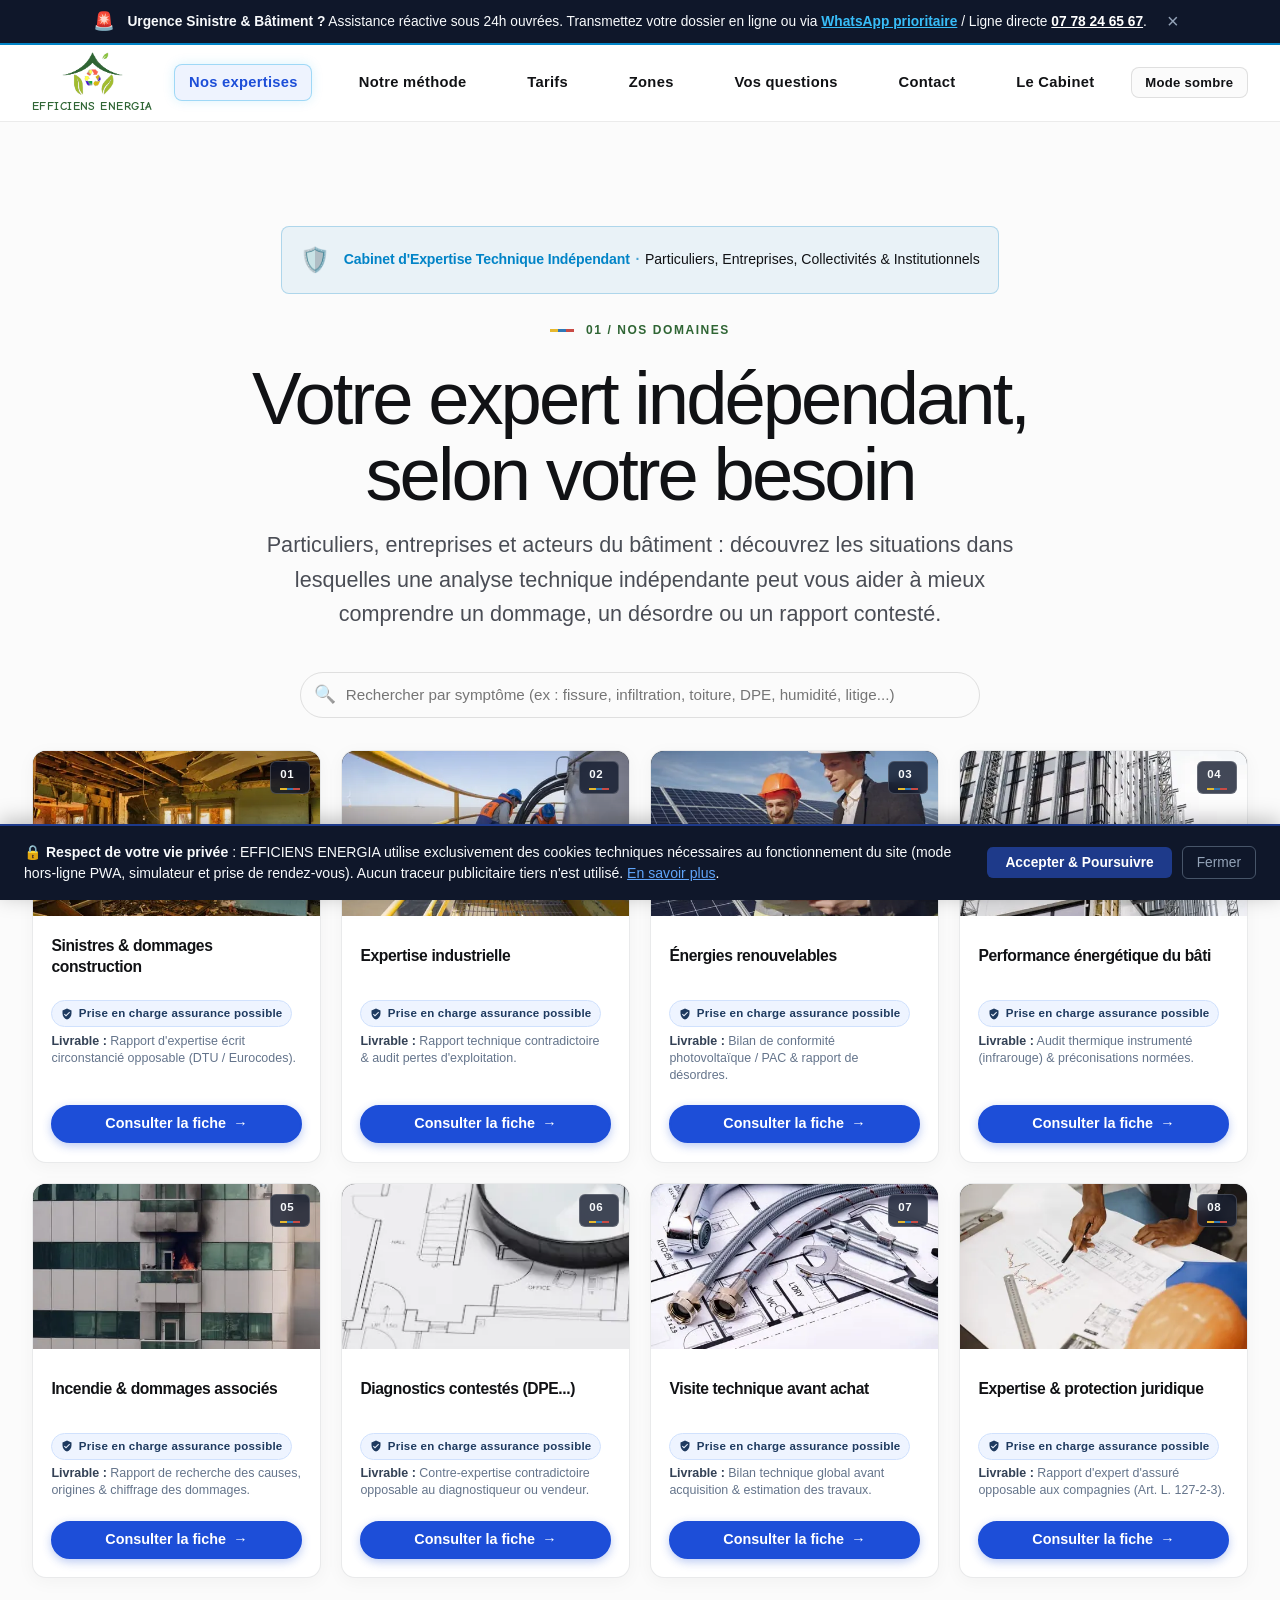
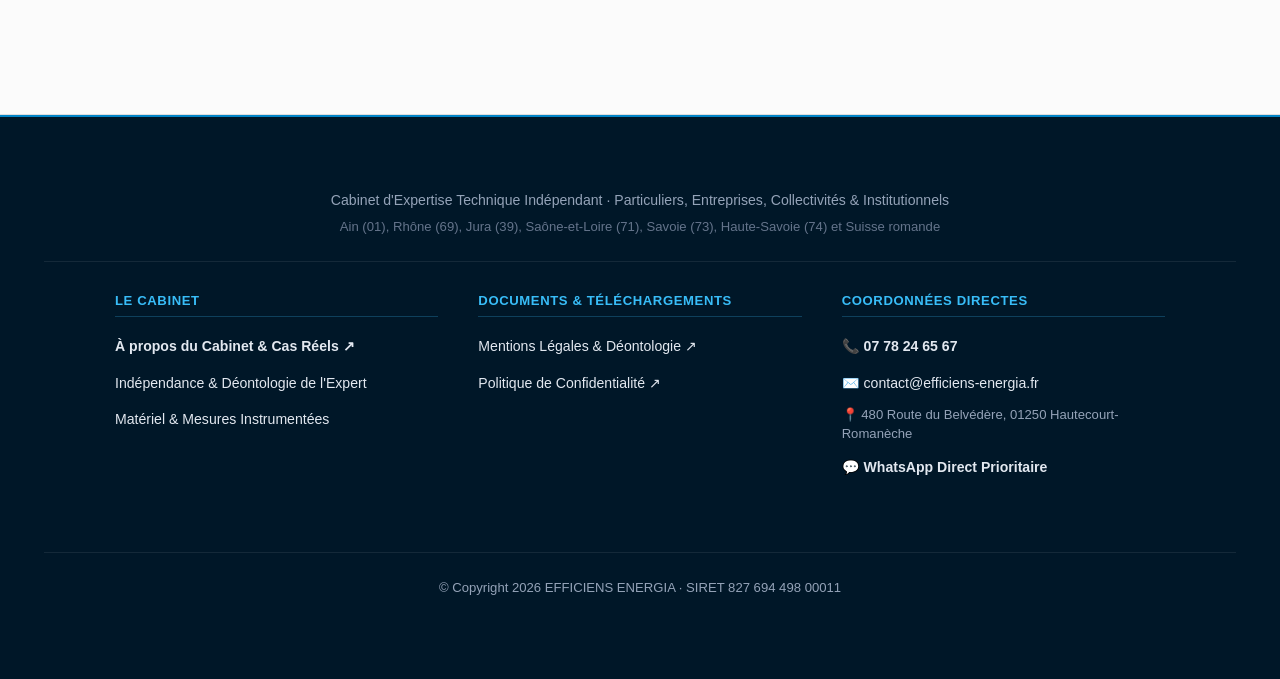
==== index.html @ 4f36fa57 "fix(nav): redirection garantie vers l'onglet tarif au clic sur prise en charge & retrait du bandeau " ====
<!DOCTYPE html>
<html lang="fr" data-theme="light">
<head>
    <meta charset="UTF-8">
    <meta name="viewport" content="width=device-width, initial-scale=1">
    <meta name="theme-color" content="#111215">
    <meta name="description" content="Expertise bâtiment indépendante dans l’Ain, le Rhône, la Saône-et-Loire, le Jura, l’Isère, la Savoie, la Haute-Savoie et la Suisse. Sinistres, énergie, diagnostics.">
    <meta property="og:type" content="website">
    <meta property="og:locale" content="fr_FR">
    <meta property="og:title" content="Expert bâtiment & énergie | Ain, Rhône, Jura | EFFICIENS ENERGIA">
    <meta property="og:description" content="Expertise bâtiment indépendante dans l’Ain, le Rhône, la Saône-et-Loire, le Jura, l’Isère, la Savoie, la Haute-Savoie et la Suisse voisine.">
    <meta property="og:site_name" content="EFFICIENS ENERGIA">
    <meta name="twitter:card" content="summary_large_image">
    <meta property="og:url" content="https://efficiens-energia.fr/">
    <meta property="og:image" content="https://efficiens-energia.github.io/site_construction/assets/logo_efficiens_energia.png">
    <meta property="og:image:width" content="377">
    <meta property="og:image:height" content="270">
    <meta name="twitter:image" content="https://efficiens-energia.github.io/site_construction/assets/logo_efficiens_energia.png">
    <title>Expert bâtiment & énergie | Ain, Rhône, Jura | EFFICIENS ENERGIA</title>
    <link rel="manifest" href="manifest.webmanifest?v=15">
    <link rel="icon" type="image/png" href="assets/logo_efficiens_energia.png">
    <link rel="apple-touch-icon" href="assets/logo_efficiens_energia.png">
    <link rel="stylesheet" href="css/design_system.css?v=45">
    <link rel="stylesheet" href="css/components.css?v=45">
    <script type="application/ld+json" id="geoSchemaJsonLd">
        {
            "@context": "https://schema.org",
            "@graph": [
                {
                    "@type": "ProfessionalService",
                    "@id": "https://efficiens-energia.fr/#organization",
                    "name": "EFFICIENS ENERGIA",
                    "legalName": "EFFICIENS ENERGIA - Cabinet d'Expertise Bâtiment & Énergie Indépendant",
                    "founder": {
                        "@type": "Person",
                        "name": "Sébastien MATHE",
                        "jobTitle": "Expert Bâtiment & Énergie Indépendant"
                    },
                    "telephone": "+33778246567",
                    "email": "contact@efficiens-energia.fr",
                    "priceRange": "380€ - 2800€ TTC",
                    "address": {
                        "@type": "PostalAddress",
                        "streetAddress": "480 Route du Belvédère",
                        "postalCode": "01250",
                        "addressLocality": "Hautecourt-Romaneche",
                        "addressRegion": "Auvergne-Rhône-Alpes",
                        "addressCountry": "FR"
                    },
                    "identifier": {
                        "@type": "PropertyValue",
                        "propertyID": "SIRET",
                        "value": "827 694 498 00011"
                    },
                    "areaServed": [
                        {"@type": "AdministrativeArea", "name": "Ain (01) - Bourg-en-Bresse, Oyonnax, Ambérieu-en-Bugey, Pays de Gex"},
                        {"@type": "AdministrativeArea", "name": "Rhône (69) et Métropole de Lyon"},
                        {"@type": "AdministrativeArea", "name": "Saône-et-Loire (71) - Mâcon, Chalon-sur-Saône"},
                        {"@type": "AdministrativeArea", "name": "Jura (39) - Lons-le-Saunier, Saint-Claude"},
                        {"@type": "AdministrativeArea", "name": "Isère (38)"},
                        {"@type": "AdministrativeArea", "name": "Haute-Savoie (74) - Annecy, Annemasse"},
                        {"@type": "AdministrativeArea", "name": "Savoie (73) - Chambéry, Aix-les-Bains"},
                        {"@type": "AdministrativeArea", "name": "Suisse romande (Cantons de Genève et Vaud)"},
                        {"@type": "AdministrativeArea", "name": "Auvergne-Rhône-Alpes"}
                    ],
                    "hasOfferCatalog": {
                        "@type": "OfferCatalog",
                        "name": "Missions d'Expertise Bâtiment & Énergie Indépendante",
                        "itemListElement": [
                            {
                                "@type": "Offer",
                                "itemOffered": {
                                    "@type": "Service",
                                    "name": "Expertise Sinistres Bâtiment, Fissures RGA & Humidité",
                                    "description": "Recherche de causes racines, mesures instrumentées et rapport opposable DTU / Eurocodes."
                                },
                                "priceSpecification": {
                                    "@type": "PriceSpecification",
                                    "minPrice": "690",
                                    "maxPrice": "1390",
                                    "priceCurrency": "EUR"
                                }
                            },
                            {
                                "@type": "Offer",
                                "itemOffered": {
                                    "@type": "Service",
                                    "name": "Visite Technique Avant Achat Immobilier",
                                    "description": "Inspection structurelle, thermique et humidité avant signature de compromis."
                                },
                                "priceSpecification": {
                                    "@type": "PriceSpecification",
                                    "minPrice": "490",
                                    "maxPrice": "1150",
                                    "priceCurrency": "EUR"
                                }
                            },
                            {
                                "@type": "Offer",
                                "itemOffered": {
                                    "@type": "Service",
                                    "name": "Contre-Expertise d'Assuré & Protection Juridique (Art. L. 127-2-3 C. assur.)",
                                    "description": "Assistance contradictoire indépendante face à l'expert d'assurance avec libre choix de l'expert."
                                },
                                "priceSpecification": {
                                    "@type": "PriceSpecification",
                                    "minPrice": "750",
                                    "maxPrice": "1590",
                                    "priceCurrency": "EUR"
                                }
                            }
                        ]
                    },
                    "sameAs": [
                        "https://www.facebook.com/efficiens.energia",
                        "https://www.linkedin.com/in/s%C3%A9bastien-mathe-b04446113/"
                    ]
                },
                {
                    "@type": "FAQPage",
                    "mainEntity": [
                        {
                            "@type": "Question",
                            "name": "Puis-je choisir librement mon expert bâtiment avec mon assurance Protection Juridique ?",
                            "acceptedAnswer": {
                                "@type": "Answer",
                                "text": "Oui. En vertu de l'Article L. 127-2-3 du Code des assurances, l'assuré dispose de la liberté absolue du choix de son expert ou conseil technique dès lors qu'un conflit d'intérêts ou un désaccord survient. Les honoraires d'EFFICIENS ENERGIA sont alors remboursables selon le barème contractuel de votre Protection Juridique."
                            }
                        },
                        {
                            "@type": "Question",
                            "name": "Dans quels départements intervient le cabinet EFFICIENS ENERGIA ?",
                            "acceptedAnswer": {
                                "@type": "Answer",
                                "text": "M. Sébastien MATHE intervient en totale indépendance dans l'Ain (01), le Rhône et Lyon (69), le Jura (39), la Saône-et-Loire (71), l'Isère (38), la Savoie (73), la Haute-Savoie (74) ainsi qu'en Suisse romande (Genève, Vaud)."
                            }
                        }
                    ]
                }
            ]
        }
    </script>
    <link rel="stylesheet" href="css/print.css" media="print">
</head>
<body>
    <a class="skip-link" href="#contenu">Aller au contenu</a>
    <header class="site-header" role="banner">
        <div id="scrollProgressBar" class="scroll-progress-bar" aria-hidden="true"></div>
        <div class="container header-inner">
            <div class="logo-brand" aria-label="EFFICIENS ENERGIA">
                <img src="assets/logo_efficiens_energia.png" alt="" class="logo-img" width="377" height="270">
                <span class="logo-text">EFFICIENS ENERGIA</span>
            </div>
            <nav class="main-nav" id="mainNav" role="navigation" aria-label="Navigation principale">
                <a href="#expertises">Nos expertises</a>
                <a href="#methode">Notre méthode</a>
                <a href="#tarifs">Tarifs</a>
                <a href="#zones">Zones</a>
                <a href="#faq">Vos questions</a>
                <a href="#contact">Contact</a>
                <a href="#cabinet">Le Cabinet</a>
            </nav>
            <div class="header-actions">
                <button type="button" class="btn-theme-toggle" id="themeToggleBtn" aria-label="Passer en mode sombre">Mode sombre</button>
                
                <button type="button" class="mobile-menu-btn" id="mobileMenuBtn" aria-expanded="false" aria-controls="mainNav" aria-label="Ouvrir le menu">☰</button>
            </div>
        </div>
    </header>

    <main id="contenu" role="main">
        <section class="hero-section expertise-hero" id="accueil">
            <div class="container expertise-hero-inner">
                <div class="expertise-hero-copy">
                    <p class="eyebrow"><span class="eyebrow-line"></span> Expert indépendant · bâtiment & énergie</p>
                    <h1>Besoin d'un regard technique indépendant ?<br><span>Faisons le point sur votre situation.</span></h1>
                    <p class="expertise-hero-lead">Sinistre, malfaçon, dommage ou diagnostic contesté : bénéficiez d'un regard technique indépendant, rigoureux et opposable. Cadrons ensemble votre dossier dès le premier contact.</p>
                    <div class="expertise-hero-actions">
                        <a class="btn btn-primary" href="prestation.html?service=sinistres">Sinistre & dommage <span aria-hidden="true">→</span></a>
                        <a class="btn btn-secondary" href="prestation.html?service=diagnostics">Diagnostic contesté <span aria-hidden="true">→</span></a>
                        <a class="text-link" href="#expertises">Toutes nos expertises <span aria-hidden="true">↓</span></a>
                    </div>
                    <div class="independence-badge-container">
                        <div class="independence-badge">
                            <span class="badge-icon" aria-hidden="true">🛡️</span>
                            <div class="badge-content">
                                <strong>Cabinet d'Expertise Technique Indépendant</strong> <span class="badge-sep">·</span> <span>Particuliers, Entreprises, Collectivités &amp; Institutionnels</span>
                            </div>
                        </div>
                    </div>
                    <div class="expertise-hero-index" aria-label="Domaines d'intervention">
                        <span>Bâtiment & industrie</span>
                        <span>Sinistres & désordres</span>
                        <span>Énergie & diagnostics</span>
                    </div>
                </div>
                <div class="expertise-hero-mark" aria-hidden="true">
                    <span class="hero-mark-ring"></span>
                    <span class="hero-mark-cross hero-mark-cross-one"></span>
                    <span class="hero-mark-cross hero-mark-cross-two"></span>
                    <span class="hero-mark-label">EXPERTISE<br>TECHNIQUE<br><b>01 — 07</b></span>
                </div>
            </div>
        </section>

        

        <section class="section expertise-section site-tab-panel active-tab" id="expertises" aria-labelledby="expertises-title">
            <div class="container">
                <div class="section-header expertise-section-heading" style="text-align: center; margin: 0 auto 2.5rem auto; max-width: 860px;">
                    <div class="independence-badge" style="display: inline-flex; margin-bottom: 1.25rem;">
                        <span class="badge-icon" aria-hidden="true">🛡️</span>
                        <div class="badge-content">
                            <strong>Cabinet d'Expertise Technique Indépendant</strong> <span class="badge-sep">·</span> <span>Particuliers, Entreprises, Collectivités &amp; Institutionnels</span>
                        </div>
                    </div>
                    <p class="section-tag" style="justify-content: center;">01 / Nos domaines</p>
                    <h1 id="expertises-title" style="margin-bottom: 1rem;">Votre expert indépendant, selon votre besoin</h1>
                    <p class="section-desc" style="text-align: center !important; margin: 1rem auto 0 auto !important; max-width: 780px !important;">Particuliers, entreprises et acteurs du bâtiment : découvrez les situations dans lesquelles une analyse technique indépendante peut vous aider à mieux comprendre un dommage, un désordre ou un rapport contesté.</p>

                    <!-- BANDEAU RÉACTIVITÉ / URGENCE D'EXPERTISE (@PO SEB) -->
                </div>
                                <!-- FILTRE D INTENTION 1-CLIC (8 CARTES D EXPERTISE) -->
                
                <!-- Barre de recherche prédictive par symptôme (Amélioration 6) -->
                <div class="symptom-search-bar" role="search">
                    <div class="search-input-wrapper">
                        <span class="search-icon" aria-hidden="true">🔍</span>
                        <input type="search" id="symptomSearchInput" class="symptom-input" placeholder="Rechercher par symptôme (ex : fissure, infiltration, toiture, DPE, humidité, litige...)" aria-label="Rechercher une prestation par symptôme">
                        <button type="button" id="clearSearchBtn" class="clear-search-btn" aria-label="Effacer la recherche" hidden>×</button>
                    </div>
                    <div id="searchCounter" class="search-counter" aria-live="polite"></div>
                </div>

                <div class="expertise-card-grid">
                    <article class="expertise-card" id="sinistres" data-category="particulier">
                        <span id="sinistres-details" class="section-anchor"></span>
                        <div class="expertise-card-media-wrapper">
                            <span class="expertise-card-index">01</span>
                            <picture class="expertise-card-media">
                                <source srcset="assets/services/sinistres-construction.webp" type="image/webp">
                                <img class="expertise-card-image" src="assets/services/sinistres-construction.jpg" alt="Sinistres & dommages à la construction" width="500" height="333" loading="lazy" decoding="async">
                            </picture>
                        </div>
                        <div class="expertise-card-body">
                            <h3><a class="expertise-card-title-link" href="prestation.html?service=sinistres">Sinistres & dommages construction</a></h3>
                            <a href="#tarifs" class="badge-prise-en-charge" data-tab-target="tarifs" onclick="if(window.activateTab){window.activateTab('tarifs', true);}" title="Prise en charge financière possible par votre assurance (PJ, MRH ou recours tiers)">
                                <svg viewBox="0 0 24 24" aria-hidden="true"><path d="M12 1L3 5v6c0 5.55 3.84 10.74 9 12 5.16-1.26 9-6.45 9-12V5l-9-4zm-2 16l-4-4 1.41-1.41L10 14.17l6.59-6.59L18 9l-8 8z"/></svg>
                                <span>Prise en charge assurance possible</span>
                            </a>
                            <span class="card-deliverable"><strong>Livrable :</strong> Rapport d'expertise écrit circonstancié opposable (DTU / Eurocodes).</span>
                            <div class="expertise-card-actions">
                                <a href="prestation.html?service=sinistres" class="btn-card-primary" aria-label="Consulter la fiche Sinistres & dommages">Consulter la fiche <span aria-hidden="true">→</span></a>
                            </div>
                        </div>
                    </article>

                    <article class="expertise-card" id="industrie" data-category="pro">
                        <span id="industrie-details" class="section-anchor"></span>
                        <div class="expertise-card-media-wrapper">
                            <span class="expertise-card-index">02</span>
                            <picture class="expertise-card-media">
                                <source srcset="assets/services/expertise-industrielle.webp" type="image/webp">
                                <img class="expertise-card-image" src="assets/services/expertise-industrielle.jpg" alt="Expertise industrielle" width="500" height="333" loading="lazy" decoding="async">
                            </picture>
                        </div>
                        <div class="expertise-card-body">
                            <h3><a class="expertise-card-title-link" href="prestation.html?service=industrie">Expertise industrielle</a></h3>
                            <a href="#tarifs" class="badge-prise-en-charge" data-tab-target="tarifs" onclick="if(window.activateTab){window.activateTab('tarifs', true);}" title="Prise en charge financière possible par votre assurance (PJ, MRH ou recours tiers)">
                                <svg viewBox="0 0 24 24" aria-hidden="true"><path d="M12 1L3 5v6c0 5.55 3.84 10.74 9 12 5.16-1.26 9-6.45 9-12V5l-9-4zm-2 16l-4-4 1.41-1.41L10 14.17l6.59-6.59L18 9l-8 8z"/></svg>
                                <span>Prise en charge assurance possible</span>
                            </a>
                            <span class="card-deliverable"><strong>Livrable :</strong> Rapport technique contradictoire & audit pertes d'exploitation.</span>
                            <div class="expertise-card-actions">
                                <a href="prestation.html?service=industrie" class="btn-card-primary" aria-label="Consulter l'expertise industrielle">Consulter la fiche <span aria-hidden="true">→</span></a>
                            </div>
                        </div>
                    </article>

                    <article class="expertise-card" id="energie" data-category="pro">
                        <span id="energies-details" class="section-anchor"></span>
                        <div class="expertise-card-media-wrapper">
                            <span class="expertise-card-index">03</span>
                            <picture class="expertise-card-media">
                                <source srcset="assets/services/energies-renouvelables.webp" type="image/webp">
                                <img class="expertise-card-image" src="assets/services/energies-renouvelables.jpg" alt="Énergies renouvelables" width="500" height="333" loading="lazy" decoding="async">
                            </picture>
                        </div>
                        <div class="expertise-card-body">
                            <h3><a class="expertise-card-title-link" href="prestation.html?service=renouvelables">Énergies renouvelables</a></h3>
                            <a href="#tarifs" class="badge-prise-en-charge" data-tab-target="tarifs" onclick="if(window.activateTab){window.activateTab('tarifs', true);}" title="Prise en charge financière possible par votre assurance (PJ, MRH ou recours tiers)">
                                <svg viewBox="0 0 24 24" aria-hidden="true"><path d="M12 1L3 5v6c0 5.55 3.84 10.74 9 12 5.16-1.26 9-6.45 9-12V5l-9-4zm-2 16l-4-4 1.41-1.41L10 14.17l6.59-6.59L18 9l-8 8z"/></svg>
                                <span>Prise en charge assurance possible</span>
                            </a>
                            <span class="card-deliverable"><strong>Livrable :</strong> Bilan de conformité photovoltaïque / PAC & rapport de désordres.</span>
                            <div class="expertise-card-actions">
                                <a href="prestation.html?service=renouvelables" class="btn-card-primary" aria-label="Consulter l'expertise énergies renouvelables">Consulter la fiche <span aria-hidden="true">→</span></a>
                            </div>
                        </div>
                    </article>

                    <article class="expertise-card" id="performance" data-category="pro">
                        <span id="performance-details" class="section-anchor"></span>
                        <div class="expertise-card-media-wrapper">
                            <span class="expertise-card-index">04</span>
                            <picture class="expertise-card-media">
                                <source srcset="assets/services/performance-energetique.webp" type="image/webp">
                                <img class="expertise-card-image" src="assets/services/performance-energetique.jpg" alt="Performance énergétique des bâtiments" width="500" height="750" loading="lazy" decoding="async">
                            </picture>
                        </div>
                        <div class="expertise-card-body">
                            <h3><a class="expertise-card-title-link" href="prestation.html?service=performance">Performance énergétique du bâti</a></h3>
                            <a href="#tarifs" class="badge-prise-en-charge" data-tab-target="tarifs" onclick="if(window.activateTab){window.activateTab('tarifs', true);}" title="Prise en charge financière possible par votre assurance (PJ, MRH ou recours tiers)">
                                <svg viewBox="0 0 24 24" aria-hidden="true"><path d="M12 1L3 5v6c0 5.55 3.84 10.74 9 12 5.16-1.26 9-6.45 9-12V5l-9-4zm-2 16l-4-4 1.41-1.41L10 14.17l6.59-6.59L18 9l-8 8z"/></svg>
                                <span>Prise en charge assurance possible</span>
                            </a>
                            <span class="card-deliverable"><strong>Livrable :</strong> Audit thermique instrumenté (infrarouge) & préconisations normées.</span>
                            <div class="expertise-card-actions">
                                <a href="prestation.html?service=performance" class="btn-card-primary" aria-label="Consulter la performance énergétique">Consulter la fiche <span aria-hidden="true">→</span></a>
                            </div>
                        </div>
                    </article>

                    <article class="expertise-card" id="incendie" data-category="pro">
                        <span id="incendie-details" class="section-anchor"></span>
                        <div class="expertise-card-media-wrapper">
                            <span class="expertise-card-index">05</span>
                            <picture class="expertise-card-media">
                                <source srcset="assets/services/incendie-dommages.webp" type="image/webp">
                                <img class="expertise-card-image" src="assets/services/incendie-dommages.png" alt="Incendie & dommages associés" width="500" height="749" loading="lazy" decoding="async">
                            </picture>
                        </div>
                        <div class="expertise-card-body">
                            <h3><a class="expertise-card-title-link" href="prestation.html?service=incendie">Incendie & dommages associés</a></h3>
                            <a href="#tarifs" class="badge-prise-en-charge" data-tab-target="tarifs" onclick="if(window.activateTab){window.activateTab('tarifs', true);}" title="Prise en charge financière possible par votre assurance (PJ, MRH ou recours tiers)">
                                <svg viewBox="0 0 24 24" aria-hidden="true"><path d="M12 1L3 5v6c0 5.55 3.84 10.74 9 12 5.16-1.26 9-6.45 9-12V5l-9-4zm-2 16l-4-4 1.41-1.41L10 14.17l6.59-6.59L18 9l-8 8z"/></svg>
                                <span>Prise en charge assurance possible</span>
                            </a>
                            <span class="card-deliverable"><strong>Livrable :</strong> Rapport de recherche des causes, origines & chiffrage des dommages.</span>
                            <div class="expertise-card-actions">
                                <a href="prestation.html?service=incendie" class="btn-card-primary" aria-label="Consulter l'expertise incendie">Consulter la fiche <span aria-hidden="true">→</span></a>
                            </div>
                        </div>
                    </article>

                    <article class="expertise-card expertise-card-regulatory" id="diagnostics" data-category="particulier">
                        <span id="diagnostics-details" class="section-anchor"></span>
                        <div class="expertise-card-media-wrapper">
                            <span class="expertise-card-index">06</span>
                            <picture class="expertise-card-media">
                                <source srcset="assets/services/diagnostic-conteste.webp" type="image/webp">
                                <img class="expertise-card-image" src="assets/services/diagnostic-conteste.png" alt="Diagnostics immobiliers contestés" width="349" height="154" loading="lazy" decoding="async">
                            </picture>
                        </div>
                        <div class="expertise-card-body">
                            <h3><a class="expertise-card-title-link" href="prestation.html?service=diagnostics">Diagnostics contestés (DPE...)</a></h3>
                            <a href="#tarifs" class="badge-prise-en-charge" data-tab-target="tarifs" onclick="if(window.activateTab){window.activateTab('tarifs', true);}" title="Prise en charge financière possible par votre assurance (PJ, MRH ou recours tiers)">
                                <svg viewBox="0 0 24 24" aria-hidden="true"><path d="M12 1L3 5v6c0 5.55 3.84 10.74 9 12 5.16-1.26 9-6.45 9-12V5l-9-4zm-2 16l-4-4 1.41-1.41L10 14.17l6.59-6.59L18 9l-8 8z"/></svg>
                                <span>Prise en charge assurance possible</span>
                            </a>
                            <span class="card-deliverable"><strong>Livrable :</strong> Contre-expertise contradictoire opposable au diagnostiqueur ou vendeur.</span>
                            <div class="expertise-card-actions">
                                <a href="prestation.html?service=diagnostics" class="btn-card-primary" aria-label="Consulter les diagnostics contestés">Consulter la fiche <span aria-hidden="true">→</span></a>
                            </div>
                        </div>
                    </article>

                    <article class="expertise-card" id="visite-avant-achat" data-category="particulier">
                        <span id="visite-avant-achat-details" class="section-anchor"></span>
                        <div class="expertise-card-media-wrapper">
                            <span class="expertise-card-index">07</span>
                            <picture class="expertise-card-media">
                                <source srcset="assets/services/visite-avant-achat.webp" type="image/webp">
                                <img class="expertise-card-image" src="assets/services/visite-avant-achat.png" alt="Visite technique avant achat immobilier" width="500" height="333" loading="lazy" decoding="async">
                            </picture>
                        </div>
                        <div class="expertise-card-body">
                            <h3><a class="expertise-card-title-link" href="prestation.html?service=visite-achat">Visite technique avant achat</a></h3>
                            <a href="#tarifs" class="badge-prise-en-charge" data-tab-target="tarifs" onclick="if(window.activateTab){window.activateTab('tarifs', true);}" title="Prise en charge financière possible par votre assurance (PJ, MRH ou recours tiers)">
                                <svg viewBox="0 0 24 24" aria-hidden="true"><path d="M12 1L3 5v6c0 5.55 3.84 10.74 9 12 5.16-1.26 9-6.45 9-12V5l-9-4zm-2 16l-4-4 1.41-1.41L10 14.17l6.59-6.59L18 9l-8 8z"/></svg>
                                <span>Prise en charge assurance possible</span>
                            </a>
                            <span class="card-deliverable"><strong>Livrable :</strong> Bilan technique global avant acquisition & estimation des travaux.</span>
                            <div class="expertise-card-actions">
                                <a href="prestation.html?service=visite-achat" class="btn-card-primary" aria-label="Consulter la visite avant achat">Consulter la fiche <span aria-hidden="true">→</span></a>
                            </div>
                        </div>
                    </article>

                    <article class="expertise-card" id="protection-juridique" data-category="particulier">
                        <span id="protection-juridique-details" class="section-anchor"></span>
                        <div class="expertise-card-media-wrapper">
                            <span class="expertise-card-index">08</span>
                            <picture class="expertise-card-media">
                                <source srcset="assets/services/protection-juridique.webp" type="image/webp">
                                <img class="expertise-card-image" src="assets/services/protection-juridique.png" alt="Expertise technique & protection juridique" width="500" height="333" loading="lazy" decoding="async">
                            </picture>
                        </div>
                        <div class="expertise-card-body">
                            <h3><a class="expertise-card-title-link" href="prestation.html?service=protection-juridique">Expertise & protection juridique</a></h3>
                            <a href="#tarifs" class="badge-prise-en-charge" data-tab-target="tarifs" onclick="if(window.activateTab){window.activateTab('tarifs', true);}" title="Prise en charge financière possible par votre assurance (PJ, MRH ou recours tiers)">
                                <svg viewBox="0 0 24 24" aria-hidden="true"><path d="M12 1L3 5v6c0 5.55 3.84 10.74 9 12 5.16-1.26 9-6.45 9-12V5l-9-4zm-2 16l-4-4 1.41-1.41L10 14.17l6.59-6.59L18 9l-8 8z"/></svg>
                                <span>Prise en charge assurance possible</span>
                            </a>
                            <span class="card-deliverable"><strong>Livrable :</strong> Rapport d'expert d'assuré opposable aux compagnies (Art. L. 127-2-3).</span>
                            <div class="expertise-card-actions">
                                <a href="prestation.html?service=protection-juridique" class="btn-card-primary" aria-label="Consulter l'expertise protection juridique">Consulter la fiche <span aria-hidden="true">→</span></a>
                            </div>
                        </div>
                    </article>
                </div></section>

        <section class="section expertise-method-section site-tab-panel" id="methode" aria-labelledby="method-title">
            <div class="container">
                <div class="section-header expertise-section-heading" style="text-align: center; margin: 0 auto 2.5rem auto; max-width: 820px;">
                    <p class="section-tag" style="justify-content: center;">02 / Une méthode lisible</p>
                    <h2 id="method-title" style="text-align: center;">Du premier échange à la restitution</h2>
                    <p class="section-desc" style="text-align: center; margin: 1rem auto 0 auto; max-width: 780px;">Chaque mission est définie en fonction des enjeux techniques, du contexte contradictoire, des pièces disponibles et du niveau d'investigation utile.</p>
                </div>
                <ol class="method-steps">
                    <li><span>01</span><h3>Vous exposez la situation</h3><p>Nature du dommage ou du besoin, contexte, localisation et urgence éventuelle.</p></li>
                    <li><span>02</span><h3>La mission est cadrée</h3><p>Prise en compte du contexte et des parties concernées, puis définition du périmètre, des modalités et du devis avant toute intervention.</p></li>
                    <li><span>03</span><h3>Les constats sont établis</h3><p>Visite et investigations techniques convenues, avec examen des documents pertinents.</p></li>
                    <li><span>04</span><h3>Les résultats sont restitués</h3><p>Remise des constats et conclusions prévus dans la mission, avec leurs limites et les suites possibles.</p></li>
                </ol>
            </div>
        </section>

        <section class="section tarifs-section site-tab-panel" id="tarifs" aria-labelledby="fees-title">
            <div class="container" style="max-width: 1280px; margin: 0 auto; padding: 0 1.25rem;">
                <div class="section-header tarifs-section-heading" style="text-align: center; margin: 0 auto 2.5rem auto; max-width: 880px;">
                    <p class="section-tag" style="justify-content: center;">04 / Tarifs & Honoraires</p>
                    <h2 id="fees-title">Honoraires & Transparence</h2>
                    <p class="section-desc" style="font-size: 1.15rem; font-weight: 600; color: var(--text-primary); margin-top: 0.5rem;">Un devis adapté à la mission, avant intervention</p>
                    <p class="section-desc">Barème & estimation d'honoraires déterministe : chaque situation est différente. Le premier échange permet de comprendre votre demande et ne vous engage pas à confier une mission.</p>
                </div>
                <!-- Simulateur Tarifaire Professionnel & Transparent (Basé sur Benchmark de 20 Cabinets Indépendants) -->
                <div class="interactive-calculator-card" id="estimateur-direct">
                    <div class="calc-header" style="text-align: center; margin-bottom: 2rem;">
                        <span class="calc-tag" style="display: inline-block; margin: 0 auto 0.5rem auto;">Barème &amp; Estimation d'Honoraires Déterministe</span>
                        <h3 style="text-align: center; margin: 0.45rem auto 0.5rem auto;">Simulateur d'Honoraires d'Expertise Bâtiment</h3>
                        <p style="text-align: center; max-width: 780px; margin: 0 auto;">Grille tarifaire établie selon les usages déontologiques de la profession d'expert indépendant : estimation déterministe basée sur la complexité technique, la surface du bien et le niveau de valeur probante requis.</p>
                    </div>
                    <div class="calc-body">
                        <div class="calc-controls">
                            <div class="calc-group">
                                <label for="calcServiceSelect"><strong>1. Nature & Contexte de la mission :</strong></label>
                                <select id="calcServiceSelect" class="calc-select" aria-label="Nature de la mission d'expertise">
                                    <option value="sinistre" selected>Sinistre Bâtiment, Fissures ou Humidité (Recherche de causes & responsabilités)</option>
                                    <option value="visite_achat">Visite Technique Avant Achat Immobilier (Sécurisation acquisition)</option>
                                    <option value="contre_expertise">Contre-Expertise d'Assuré / Litige Sinistre (Art. L. 127-2-3 Code assurances)</option>
                                    <option value="dpe_energie">Litige DPE / Audit Énergétique & Ponts Thermiques</option>
                                    <option value="industriel">Bâtiment Industriel, Commercial ou Tertiaire (Ingénierie & Grandes surfaces)</option>
                                </select>
                            </div>
                            <div class="calc-group">
                                <label for="calcPropertySelect"><strong>2. Typologie & Superficie du bien :</strong></label>
                                <select id="calcPropertySelect" class="calc-select" aria-label="Typologie et superficie du bien">
                                    <option value="apt_petit">Appartement jusqu'à 80 m²</option>
                                    <option value="apt_grand">Grand appartement / Duplex (> 80 m²)</option>
                                    <option value="maison_std" selected>Maison individuelle standard (jusqu'à 140 m²)</option>
                                    <option value="maison_grande">Grande propriété / Villa contemporaine (> 140 m²)</option>
                                    <option value="local_pro">Local d'activité / Entrepôt / Locaux professionnels</option>
                                </select>
                            </div>
                            <div class="calc-group">
                                <label for="calcDeliverableSelect"><strong>3. Niveau de livrable & Valeur probante :</strong></label>
                                <select id="calcDeliverableSelect" class="calc-select" aria-label="Niveau de livrable et engagement">
                                    <option value="oral">Avis technique sur site & débriefing oral immédiat (Décision rapide)</option>
                                    <option value="rapport_ecrit" selected>Rapport d'expertise écrit circonstancié & opposable (Normes DTU / Eurocodes)</option>
                                    <option value="contradictoire">Assistance contradictoire & défense face à l'expert adverse</option>
                                </select>
                            </div>
                            <div class="calc-group">
                                <label for="calcZoneSelect"><strong>4. Secteur géographique d'intervention :</strong></label>
                                <select id="calcZoneSelect" class="calc-select" aria-label="Secteur géographique d'intervention">
                                    <option value="zone_01_69" selected>Ain (01) & Métropole de Lyon / Rhône (69) — Déplacement standard inclus</option>
                                    <option value="zone_39_71">Jura (39) & Saône-et-Loire (71 - Mâcon, Chalon) — Déplacement inclus</option>
                                    <option value="zone_38_73_74">Isère (38), Savoie (73) & Haute-Savoie (74 - Annecy, Genevois)</option>
                                    <option value="zone_suisse">Suisse romande (Genève, Nyon, Lausanne - Canton de Vaud)</option>
                                </select>
                            </div>
                        </div>
                        <div class="calc-result-box" style="text-align: center;">
                            <div class="calc-result-label" style="text-align: center; margin: 0 auto;">Forfait global indicatif de la mission :</div>
                            <div class="calc-result-price" id="calcResultPrice" style="text-align: center; margin: 0.35rem auto;">790 € – 1 090 € TTC</div>
                            <div style="text-align: center; margin: 0.2rem auto 0.65rem auto;">
                                <div class="calc-scope-tag">🔒 Forfait global mission · Zéro facturation à l'heure</div>
                            </div>
                            <div class="calc-result-sub" id="calcResultSub" style="text-align: center; max-width: 520px; margin: 0 auto 0.85rem auto;">Forfait global mission complète (déplacement + examen sur site + mesures instrumentées + rapport officiel opposable).</div>
                            
                            <div class="calc-inclusions" id="calcInclusions" style="display: flex; flex-direction: column; align-items: center; justify-content: center; text-align: center; gap: 0.45rem; padding: 0.85rem 0; border-top: 1px dashed rgba(2, 132, 199, 0.25); border-bottom: 1px dashed rgba(2, 132, 199, 0.25); margin-bottom: 0.85rem;">
                                <span class="calc-inc-item">✓ Déplacement Ain (01) &amp; Métropole de Lyon (69)</span>
                                <span class="calc-inc-item">✓ Instrumentation de mesure (Thermique &amp; Humidité)</span>
                                <span class="calc-inc-item" id="calcIncDeliverable">✓ Rapport d'expertise écrit circonstancié opposable (DTU / Eurocodes)</span>
                            </div>

                            <!-- ENCADRÉ HARMONISÉ & CENTRÉ : PRISE EN CHARGE ASSURANCE & RECOURS (@PO SEB) -->
                            <div class="insurance-reimbursement-box" style="margin-top: 0.85rem; padding: 1.35rem 1.4rem; text-align: left; border-radius: 12px;">
                                <!-- En-tête centré avec icône -->
                                <div style="text-align: center; margin-bottom: 1.15rem;">
                                    <span style="font-size: 1.6rem; display: block; margin-bottom: 0.35rem;" aria-hidden="true">💡</span>
                                    <h4 class="mrh-question-title" style="font-size: 1.05rem; font-weight: 800; line-height: 1.45; margin: 0 auto 0.6rem auto; text-align: center;">
                                        « Saviez-vous que votre contrat d'assurance prend en charge tout ou partie des honoraires de votre expert d'assuré ? »
                                    </h4>
                                    <p style="font-size: 0.88rem; line-height: 1.6; margin: 0 auto; max-width: 520px; text-align: center; opacity: 0.95;">
                                        Dans la très grande majorité des dossiers (sinistre, fissures, dégât des eaux, malfaçons ou litige décennal), votre contrat <strong>Multirisque Habitation (MRH)</strong> ou votre contrat de <strong>Protection Juridique</strong> intègre une garantie « Honoraires d'expert d'assuré ». <strong>L'assuré ne paie souvent rien ou presque :</strong> nos honoraires sont alors intégralement ou très largement pris en charge selon le barème contractuel de votre assureur.
                                    </p>
                                </div>

                                <!-- 3 Volets de prise en charge parfaitement alignés -->
                                <div style="display: flex; flex-direction: column; gap: 0.75rem;">
                                    
                                    <!-- Volet 1 : Protection Juridique -->
                                    <div id="calcPjBadge" class="calc-pj-badge" style="margin: 0; padding: 0.75rem 0.95rem; border-radius: 8px; font-size: 0.84rem; line-height: 1.5; text-align: left; display: flex; align-items: flex-start; gap: 0.5rem;">
                                        <span aria-hidden="true" style="font-size: 1rem; flex-shrink: 0;">⚖️</span>
                                        <span><strong>Prise en charge Protection Juridique :</strong> Jusqu'à 100% de ces honoraires peuvent être remboursés par votre assurance (Art. L. 127-2-3 Code des assurances).</span>
                                    </div>

                                    <!-- Volet 2 : Tiers Responsable -->
                                    <div class="third-party-liability-block" style="background: rgba(16, 185, 129, 0.05); border: 1px solid rgba(16, 185, 129, 0.25); border-radius: 8px; padding: 0.75rem 0.95rem; font-size: 0.83rem; line-height: 1.5; text-align: left;">
                                        <div style="display: flex; align-items: center; gap: 0.5rem; font-weight: 700; margin-bottom: 0.35rem;" class="mrh-subhead">
                                            <span aria-hidden="true" style="font-size: 1rem; flex-shrink: 0;">🎯</span>
                                            <span>Mise en cause du responsable (artisan, voisin, constructeur) :</span>
                                        </div>
                                        <ul style="margin: 0; padding-left: 1.45rem; display: flex; flex-direction: column; gap: 0.25rem; opacity: 0.95;">
                                            <li><strong>À l’amiable :</strong> nos honoraires sont intégrés au préjudice et réglés par l’assurance adverse (RC Pro, décennale).</li>
                                            <li><strong>Au tribunal :</strong> ils sont remboursés par la partie condamnée au titre de l’article 700 du CPC.</li>
                                        </ul>
                                    </div>

                                    <!-- Volet 3 : Entreprises & Industrie -->
                                    <div class="enterprise-coverage-block" style="background: rgba(16, 185, 129, 0.05); border: 1px solid rgba(16, 185, 129, 0.25); border-radius: 8px; padding: 0.75rem 0.95rem; font-size: 0.83rem; line-height: 1.5; text-align: left;">
                                        <div style="display: flex; align-items: center; gap: 0.5rem; font-weight: 700; margin-bottom: 0.35rem;" class="mrh-subhead">
                                            <span aria-hidden="true" style="font-size: 1rem; flex-shrink: 0;">🏭</span>
                                            <span>Prise en charge Entreprises &amp; Industrie :</span>
                                        </div>
                                        <ul style="margin: 0; padding-left: 1.45rem; display: flex; flex-direction: column; gap: 0.25rem; opacity: 0.95;">
                                            <li><strong>Contrat MRI / Pertes d'exploitation :</strong> remboursement garanti de vos honoraires d'expert d'assuré.</li>
                                            <li><strong>Tiers responsable :</strong> frais réglés par l'assurance adverse (amiable) ou ordonnés par le juge (art. 700 CPC).</li>
                                            <li><strong>Protection Juridique Pro :</strong> financement de l'audit contradictoire (libre choix de l'expert, art. L. 127-3).</li>
                                        </ul>
                                    </div>

                                </div>
                            </div>

                            <!-- MODULE PROACTIF : VÉRIFICATEUR PROTECTION JURIDIQUE & GÉNÉRATEUR DE COURRIER ART. L. 127-2-3 -->
                            <div id="pjVerifierPanel" style="margin-top: 0.85rem; padding: 0.85rem 1rem; background: rgba(16, 185, 129, 0.08); border: 1px solid rgba(16, 185, 129, 0.3); border-radius: 8px; text-align: left;">
                                <div style="display: flex; align-items: center; justify-content: space-between; gap: 0.5rem; flex-wrap: wrap;">
                                    <span style="font-size: 0.82rem; font-weight: 700; color: #10b981;">🛡️ Vérificateur de Prise en Charge &amp; Libre Choix d'Expert (Art. L. 127-2-3)</span>
                                    <button type="button" id="btnTogglePjLetter" style="background: #059669; color: #fff; border: none; border-radius: 6px; padding: 0.35rem 0.7rem; font-size: 0.76rem; font-weight: 700; cursor: pointer;">
                                        📄 Générer ma lettre d'exercice du libre choix d'expert
                                    </button>
                                </div>
                                <div id="pjLetterBox" hidden style="margin-top: 0.75rem; padding-top: 0.75rem; border-top: 1px dashed rgba(16, 185, 129, 0.35);">
                                    <p style="font-size: 0.78rem; margin: 0 0 0.5rem 0; opacity: 0.9;">Courrier officiel pré-rempli à adresser à votre assureur Protection Juridique ou Multirisque Habitation pour imposer votre expert indépendant (M. Sébastien MATHE) :</p>
                                    <textarea id="pjLetterTextarea" rows="6" readonly style="width: 100%; font-family: monospace; font-size: 0.75rem; padding: 0.6rem; border-radius: 6px; border: 1px solid rgba(148, 163, 184, 0.4); background: rgba(15, 23, 42, 0.85); color: #f8fafc; resize: vertical;"></textarea>
                                    <div style="display: flex; gap: 0.5rem; margin-top: 0.5rem; flex-wrap: wrap;">
                                        <button type="button" id="btnCopyPjLetter" style="background: #0284c7; color: #fff; border: none; border-radius: 5px; padding: 0.35rem 0.75rem; font-size: 0.75rem; font-weight: 600; cursor: pointer;">📋 Copier le courrier officiel</button>
                                        <span id="pjCopyConfirm" style="font-size: 0.75rem; color: #10b981; font-weight: 700; align-self: center;" hidden>✓ Copié dans le presse-papiers !</span>
                                    </div>
                                </div>
                            </div>

                            <div style="display: flex; flex-direction: column; gap: 0.55rem; margin-top: 0.9rem;">
                                <button type="button" id="btnApplyCalcToRdv" class="btn btn-primary calc-cta" style="width: 100%; cursor: pointer; font-weight: 700;">
                                    📅 Réserver cette mission au tarif estimé avec M. MATHE (Pré-remplissage 1-clic) ↗
                                </button>
                            </div>
                        </div>
                    </div>
                </div>


                    <div class="fees-table-wrap">
                        <table class="fees-table">
                            <thead>
                                <tr>
                                    <th scope="col">Type d’intervention</th>
                                    <th scope="col">Périmètre possible</th>
                                    <th scope="col">Tarification</th>
                                </tr>
                            </thead>
                            <tbody>
                                <tr>
                                    <th scope="row">Analyse de documents</th>
                                    <td>Examen de rapports, diagnostics, devis ou pièces techniques et réponse aux questions définies ensemble.</td>
                                    <td>Devis précisant les documents et livrables concernés.</td>
                                </tr>
                                <tr>
                                    <th scope="row">Expertise ou visite sur site</th>
                                    <td>Constats visuels ou investigations convenues sur un bâtiment, un équipement ou une installation.</td>
                                    <td>Devis établi selon la mission, le déplacement et les investigations prévues.</td>
                                </tr>
                                <tr>
                                    <th scope="row">Intervention contradictoire</th>
                                    <td>Participation à des opérations contradictoires lorsque le contexte et le périmètre convenu le prévoient.</td>
                                    <td>Devis adapté aux modalités de l’intervention et aux parties concernées.</td>
                                </tr>
                            </tbody>
                        </table>
                    </div>
                    <p class="fees-note">Avant votre accord, le devis détaille le périmètre, les honoraires, les frais éventuels de déplacement ou d’investigation ainsi que les livrables prévus. Aucune mission ne débute sans validation préalable du devis. Les honoraires sont définis pour la mission convenue, et non présentés comme un pourcentage d’une indemnité.</p>
                
            </div>
        </section>

        <section class="section intervention-area-section site-tab-panel" id="zones" aria-labelledby="intervention-area-title">
            <span id="zones-intervention" style="display:block; position:relative; top:-90px; visibility:hidden;"></span>
            <div class="container">
                <div class="section-header zones-section-heading" style="text-align: center; margin: 0 auto 2.5rem auto; max-width: 820px;">
                    <p class="section-tag" style="justify-content: center;">05 / Zones d'intervention</p>
                    <h2 id="intervention-area-title">Zones d'intervention & Frais de déplacement</h2>
                    <p class="section-desc">Intervention sur site dans les départements ci-dessous. Les frais de déplacement sont forfaitisés et précisés en toute transparence avant chaque mission.</p>
                </div>
                <div class="intervention-area-grid">
                    <article class="intervention-area-card">
                        <span class="intervention-fee-badge fee-included">Déplacement inclus</span>
                        <h3>Ain (01) - Siège cabinet</h3>
                    </article>
                    <article class="intervention-area-card">
                        <span class="intervention-fee-badge fee-included">Déplacement inclus</span>
                        <h3>Rhône (69) & Lyon</h3>
                    </article>
                    <article class="intervention-area-card">
                        <span class="intervention-fee-badge fee-included">Déplacement inclus</span>
                        <h3>Saône-et-Loire (71)</h3>
                    </article>
                    <article class="intervention-area-card">
                        <span class="intervention-fee-badge fee-included">Déplacement inclus</span>
                        <h3>Jura (39)</h3>
                    </article>
                    <article class="intervention-area-card">
                        <span class="intervention-fee-badge fee-surcharge">Forfait : +60 € TTC</span>
                        <h3>Isère (38)</h3>
                    </article>
                    <article class="intervention-area-card">
                        <span class="intervention-fee-badge fee-surcharge">Forfait : +60 € TTC</span>
                        <h3>Haute-Savoie (74)</h3>
                    </article>
                    <article class="intervention-area-card">
                        <span class="intervention-fee-badge fee-surcharge">Forfait : +60 € TTC</span>
                        <h3>Savoie (73)</h3>
                    </article>
                    <article class="intervention-area-card">
                        <span class="intervention-fee-badge fee-suisse">Forfait : +140 €</span>
                        <h3>Suisse (Genève & Vaud)</h3>
                    </article>
                </div>
                <p class="intervention-area-note">Pour chaque mission, l'estimation globale et les frais de déplacement applicables sont intégrés dans le devis préalable avant toute intervention.</p>
            </div>
        </section>

        <section class="section visit-preparation-section site-tab-subpanel" id="preparer-visite" aria-labelledby="visit-preparation-title">
            <div class="container">
                <div class="section-header expertise-section-heading" style="text-align: center; margin: 0 auto 2.5rem auto; max-width: 820px;">
                    <p class="section-tag" style="justify-content: center;">03 / Préparer votre visite</p>
                    <h2 id="visit-preparation-title" style="text-align: center;">Les documents utiles avant une expertise après sinistre</h2>
                    <p class="section-desc" style="text-align: center; margin: 1rem auto 0 auto; max-width: 780px;">Si une mission s’ouvre, vous savez avant de signer ce qu’elle coûte, ce qu’elle couvre et ce qu’elle ne couvre pas. La visite est planifiée selon la région et l’urgence ; le rappel se fait sous 24 heures ouvrées. Les pièces ci-dessous facilitent l’analyse, mais ne retardez pas votre demande si vous ne les avez pas toutes.</p>
                </div>
                <!-- GRILLE DE CARTES ATTRACTIVES : 5 PIÈCES CLÉS AVEC ACTIONS DIRECTES (@PO SEB) -->
                <div class="visit-prep-grid">
                    
                    <!-- Carte 1 : Photos -->
                    <article class="visit-prep-card">
                        <div class="visit-prep-header">
                            <div class="visit-prep-icon-box" aria-hidden="true">📸</div>
                            <div>
                                <div class="visit-prep-tag">Constat Visuel &amp; Antériorité</div>
                                <h3 class="visit-prep-title">Photos datées des désordres</h3>
                            </div>
                        </div>
                        <div class="visit-prep-body">
                            <p class="visit-prep-utilite">
                                <strong>🎯 À quoi elle sert :</strong> Établir avec certitude l'antériorité des désordres, leur cinétique d'aggravation et l'évolution temporelle des fissures ou infiltrations.
                            </p>
                        </div>
                        <div class="visit-prep-fallback">
                            <strong>💡 Si vous ne l'avez pas :</strong><br>
                            Photographiez-les dès aujourd'hui sous plusieurs angles avec un repère métrique (règle, pièce de monnaie) à côté.
                        </div>
                    </article>

                    <!-- Carte 2 : PV Réception -->
                    <article class="visit-prep-card">
                        <div class="visit-prep-header">
                            <div class="visit-prep-icon-box" aria-hidden="true">📋</div>
                            <div>
                                <div class="visit-prep-tag">Point de Départ Légal</div>
                                <h3 class="visit-prep-title">Procès-verbal de réception</h3>
                            </div>
                        </div>
                        <div class="visit-prep-body">
                            <p class="visit-prep-utilite">
                                <strong>🎯 À quoi elle sert :</strong> Fixer la date de réception juridique des travaux, indispensable pour déterminer le délai de garantie décennale ou biennale applicable.
                            </p>
                        </div>
                        <div class="visit-prep-fallback">
                            <strong>💡 Si vous ne l'avez pas :</strong><br>
                            L’acte notarié de vente ou l’attestation d’assurance dommages-ouvrage (DO) permettent généralement de retrouver cette date pivot.
                        </div>
                    </article>

                    <!-- Carte 3 : Rapport Expert Assurance -->
                    <article class="visit-prep-card">
                        <div class="visit-prep-header">
                            <div class="visit-prep-icon-box" aria-hidden="true">📄</div>
                            <div>
                                <div class="visit-prep-tag">Contradictoire &amp; Recours</div>
                                <h3 class="visit-prep-title">Rapport d'expert d'assurance</h3>
                            </div>
                        </div>
                        <div class="visit-prep-body">
                            <p class="visit-prep-utilite">
                                <strong>🎯 À quoi elle sert :</strong> Identifier précisément les conclusions contestées, les vices sous-évalués et les postes de reprise refusés par la compagnie.
                            </p>
                        </div>
                        <div class="visit-prep-fallback">
                            <strong>💡 Si vous ne l'avez pas :</strong><br>
                            Demandez-en la copie intégrale à votre assureur : la communication de ce rapport est un droit garanti par la réglementation.
                        </div>
                    </article>

                    <!-- Carte 4 : Devis et Factures -->
                    <article class="visit-prep-card">
                        <div class="visit-prep-header">
                            <div class="visit-prep-icon-box" aria-hidden="true">🧾</div>
                            <div>
                                <div class="visit-prep-tag">Conformité aux Marchés</div>
                                <h3 class="visit-prep-title">Devis &amp; factures des entreprises</h3>
                            </div>
                        </div>
                        <div class="visit-prep-body">
                            <p class="visit-prep-utilite">
                                <strong>🎯 À quoi elle sert :</strong> Comparer rigoureusement les prestations vendues au devis avec la réalité des ouvrages exécutés et vérifier le respect des DTU.
                            </p>
                        </div>
                        <div class="visit-prep-fallback">
                            <strong>💡 Si vous ne l'avez pas :</strong><br>
                            Les investigations instrumentées et constats sur site par notre cabinet reconstitueront la matérialité des ouvrages accessibles.
                        </div>
                    </article>

                    <!-- Carte 5 : Contrat d'assurance -->
                    <article class="visit-prep-card">
                        <div class="visit-prep-header">
                            <div class="visit-prep-icon-box" aria-hidden="true">🛡️</div>
                            <div>
                                <div class="visit-prep-tag">Prise en Charge Honoraires</div>
                                <h3 class="visit-prep-title">Conditions de votre assurance</h3>
                            </div>
                        </div>
                        <div class="visit-prep-body">
                            <p class="visit-prep-utilite">
                                <strong>🎯 À quoi elle sert :</strong> Vérifier les plafonds de garantie Protection Juridique et les clauses d'intervention d'expert d'assuré remboursables.
                            </p>
                        </div>
                        <div class="visit-prep-fallback">
                            <strong>💡 Si vous ne l'avez pas :</strong><br>
                            Téléchargez-les en 1 clic sur votre espace assuré en ligne ou sollicitez-les auprès de votre agent / courtier.
                        </div>
                    </article>

                </div>

                <!-- ENCADRÉ D'ACTION RASSURANT & LIEN DIRECT CONTACT -->
                <div style="background: rgba(2, 132, 199, 0.05); border: 1.5px solid #0284c7; border-radius: 12px; padding: 1.35rem 1.6rem; margin-top: 2rem; display: flex; align-items: center; justify-content: space-between; flex-wrap: wrap; gap: 1.25rem;">
                    <div style="max-width: 720px;">
                        <div style="font-weight: 700; font-size: 1rem; color: #0284c7; margin-bottom: 0.35rem; display: flex; align-items: center; gap: 0.5rem;">
                            <span>ℹ️</span> <span>Vous n'avez pas toutes ces pièces sous la main ?</span>
                        </div>
                        <p style="margin: 0; font-size: 0.88rem; line-height: 1.5; color: var(--text-secondary);">
                            Ne retardez surtout pas votre demande : lors de notre premier échange téléphonique, Sébastien MATHE vous indiquera les pièces réellement indispensables à votre situation.
                        </p>
                    </div>
                    <a href="#contact" class="btn btn-primary" style="padding: 0.75rem 1.4rem; font-weight: 700; font-size: 0.92rem; border-radius: 8px; text-decoration: none; white-space: nowrap;">
                        Transmettre mes premières pièces ↗
                    </a>
                </div>
            </div>
        </section>

        <section class="section faq-section site-tab-panel" id="faq" aria-labelledby="faq-title">
            <div class="container" style="max-width: 860px; margin: 0 auto;">
                <div class="section-header faq-section-heading" style="text-align: center; margin: 0 auto 2.5rem auto; max-width: 820px;">
                    <p class="section-tag" style="justify-content: center;">06 / Vos questions</p>
                    <h2 id="faq-title" style="text-align: center;">Questions fréquentes</h2>
                    <p class="section-desc" style="text-align: center; margin: 1rem auto 0 auto; max-width: 780px;">Retrouvez les réponses aux questions les plus courantes sur le cadre d'intervention, les honoraires, les délais et l'indépendance de notre cabinet.</p>
                </div>
                <div class="faq-list" style="max-width: 820px; margin: 0 auto;">
                    <details class="faq-item">
                        <summary>Quels éléments préparer pour un premier échange&nbsp;?</summary>
                        <p>Décrivez brièvement la situation, le lieu concerné et votre objectif. Des photos, rapports, devis, factures ou courriers peuvent aider à cadrer la demande, mais leur absence ne doit pas retarder le premier contact. N’envoyez pas de pièce confidentielle dans le formulaire.</p>
                    </details>
                    <details class="faq-item">
                        <summary>Une expertise technique peut-elle être prise en charge par ma protection juridique&nbsp;?</summary>
                        <p>La prise en charge dépend des garanties, des plafonds et des modalités prévus par votre contrat et votre assureur. Vérifiez-les avec votre assureur avant d’engager une mission. L’intervention porte sur l’analyse technique, pas sur le conseil juridique.</p>
                    </details>
                    <details class="faq-item">
                        <summary>Comment les honoraires et les frais sont-ils définis&nbsp;?</summary>
                        <p>Un devis précise avant tout accord le périmètre de la mission, les honoraires, les frais éventuels de déplacement ou d’investigation et les livrables prévus. Aucune mission ne débute sans validation préalable du devis.</p>
                    </details>
                    <details class="faq-item">
                        <summary>Dans quels délais une visite peut-elle être organisée&nbsp;?</summary>
                        <p>La visite est planifiée selon le secteur, les disponibilités et l’urgence de la situation. Après une demande, le rappel est effectué sous 24&nbsp;heures ouvrées ; la date d’intervention est ensuite convenue avec vous.</p>
                    </details>
                    <details class="faq-item">
                        <summary>L’analyse remplace-t-elle un diagnostic réglementaire ou un avis juridique&nbsp;?</summary>
                        <p>Non. La mission porte sur les questions techniques convenues. Elle ne remplace ni un diagnostic immobilier réglementaire, ni un conseil juridique, ni les décisions d’un assureur ou d’une juridiction.</p>
                    </details>
                </div>
            </div>
        </section>

        <section class="section site-contact-section site-tab-panel" id="contact" aria-labelledby="contact-title">
            <div class="container">
                <div class="section-header contact-section-header" style="text-align: center; margin: 0 auto 2.5rem auto; max-width: 820px;">
                    <p class="section-tag" style="justify-content: center;">07 / Contact & Prise de rendez-vous</p>
                    <h2 id="contact-title">Contactez directement le cabinet</h2>
                    <p class="section-desc">Transmettez les premiers éléments de votre dossier. M. Sébastien MATHE prend directement connaissance de votre demande pour qualifier les désordres et convenir du cadre d'intervention sous 24h ouvrées.</p>
                </div>

                <!-- Coordonnées directes 1-clic -->
                <div class="contact-header-cards" style="display: flex; justify-content: center; gap: 1.25rem; flex-wrap: wrap; margin-bottom: 2.5rem;">
                    <a href="tel:+33778246567" class="contact-header-badge" aria-label="Appeler l'expert au 07 78 24 65 67">
                        <span class="badge-icon" aria-hidden="true">📞</span>
                        <div>
                            <span class="badge-sub">Ligne directe</span>
                            <strong class="badge-main">07 78 24 65 67</strong>
                        </div>
                    </a>
                    <a href="mailto:contact@efficiens-energia.fr" class="contact-header-badge" aria-label="Envoyer un email à contact@efficiens-energia.fr">
                        <span class="badge-icon" aria-hidden="true">✉️</span>
                        <div>
                            <span class="badge-sub">Courriel officiel</span>
                            <strong class="badge-main">contact@efficiens-energia.fr</strong>
                        </div>
                    </a>
                    <div class="contact-header-badge">
                        <span class="badge-icon" aria-hidden="true">📍</span>
                        <div>
                            <span class="badge-sub">Siège du cabinet</span>
                            <strong class="badge-main">Hautecourt-Romanèche (01)</strong>
                        </div>
                    </div>
                </div>

                <!-- Formulaire de contact centré et parfaitement agencé -->
                <div class="contact-form-wrapper" style="max-width: 760px; margin: 0 auto;">
                    <div class="contact-form-heading" style="text-align: center; margin-bottom: 1.75rem;">
                        <h3 style="font-size: 1.45rem; font-weight: 700; margin-bottom: 0.5rem; color: var(--text-primary);">Comment pouvons-nous vous aider&nbsp;?</h3>
                        <p style="color: var(--text-secondary); font-size: 0.95rem;">Remplissez les informations ci-dessous pour une étude préalable de votre besoin.</p>
                    </div>

                    <form class="contact-form" id="contactForm" name="contact" method="POST" action="/" data-netlify="true" netlify-honeypot="bot-field">
                        <input type="hidden" name="form-name" value="contact">
                        <p hidden><label for="contactBotField">Ne remplissez pas ce champ <input id="contactBotField" name="bot-field" tabindex="-1" autocomplete="off"></label></p>
                        
                        <label for="contactType">Votre demande concerne</label>
                        <select id="contactType" name="type" required>
                            <option value="">Choisissez un sujet</option>
                            <option>Sinistre ou dommage de construction</option>
                            <option>Expertise industrielle</option>
                            <option>Énergies renouvelables</option>
                            <option>Performance énergétique</option>
                            <option>Incendie et dommages associés</option>
                            <option>Diagnostic immobilier contesté</option>
                            <option>Visite technique avant achat immobilier</option>
                            <option>Expertise technique dans le cadre d’une protection juridique</option>
                            <option>Autre situation</option>
                        </select>

                        <label for="contactName">Votre nom</label>
                        <input id="contactName" name="name" type="text" maxlength="120" autocomplete="name" required placeholder="Votre nom et prénom">

                        <label for="contactEmail">Votre adresse e-mail</label>
                        <input id="contactEmail" name="email" type="email" maxlength="254" autocomplete="email" required placeholder="exemple@domaine.fr">

                        <label for="contactLocation">Commune du bien ou de l'installation (facultatif)</label>
                        <input id="contactLocation" name="location" type="text" maxlength="100" autocomplete="address-level2" placeholder="Ex. Bourg-en-Bresse, Lyon, Lons...">

                        <label for="contactMessage">Votre message (facultatif)</label>
                        <textarea id="contactMessage" name="message" rows="4" maxlength="1200" aria-describedby="contactPrivacyNote" placeholder="Décrivez succinctement les faits observés, la date d'apparition des désordres ou votre besoin..."></textarea>

                        <label for="dropzone-file-input">Pièces justificatives (photos de désordres, devis, DPE...)</label>
                        <div id="fileUploadContainer" style="margin-bottom: 1.25rem;"></div>

                        <p id="contactPrivacyNote" class="contact-privacy-note">Votre demande est transmise à notre cabinet en toute confidentialité. Aucun démarchage commercial ultérieur.</p>
                        
                        <button class="btn btn-primary" type="submit" style="width: 100%; height: 46px; font-size: 1rem; font-weight: 700; margin-top: 1rem; border-radius: 10px;">Envoyer ma demande <span aria-hidden="true">✉️</span></button>
                        
                        <p class="contact-form-status" id="contactFormStatus" role="status" aria-live="polite" hidden></p>
                        <p class="contact-form-fallback" style="text-align: center; margin-top: 1rem; font-size: 0.85rem;">Un problème avec le formulaire&nbsp;? Écrivez-nous directement à <a href="mailto:contact@efficiens-energia.fr">contact@efficiens-energia.fr</a></p>
                    </form>
                </div>
            </div>
        </section>


        <!-- SECTION 08 : LE CABINET, INDÉPENDANCE & CAS D'ÉTUDES RÉELS -->
        <!-- SECTION 08 : LE CABINET, EXPERTISE INDÉPENDANTE & CAS RÉELS DU TERRAIN -->
        <section class="section cabinet-section site-tab-panel" id="cabinet" aria-labelledby="cabinet-title">
            <div class="container" style="max-width: 1280px; margin: 0 auto; padding: 0 1.25rem;">
                
                <!-- EN-TÊTE DE LA SECTION -->
                <div class="section-header cabinet-section-heading" style="text-align: center; margin: 0 auto 3rem auto; max-width: 860px;">
                    <p class="section-tag" style="justify-content: center;">08 / Le Cabinet</p>
                    <h2 id="cabinet-title" style="text-align: center;">À propos du Cabinet &amp; Sébastien MATHE</h2>
                    <p class="section-desc" style="text-align: center; margin: 1rem auto 0 auto; max-width: 780px;">
                        Cabinet d'Expertise Technique Bâtiment &amp; Énergie indépendant · Analyse factuelle, mesures instrumentées et défense exclusive de vos intérêts.
                    </p>
                    
                    <!-- BADGES RÉSEAUX SOCIAUX OFFICIELS -->
                    <div class="cabinet-social-links" style="display: flex; justify-content: center; gap: 1rem; flex-wrap: wrap; margin-top: 1.5rem;">
                        <a href="https://www.linkedin.com/in/s%C3%A9bastien-mathe-b04446113/" target="_blank" rel="noopener noreferrer" class="cabinet-social-btn linkedin-btn" style="display: inline-flex; align-items: center; gap: 8px; padding: 0.6rem 1.25rem; background: #0a66c2; color: #ffffff; border-radius: 8px; font-weight: 600; font-size: 0.9rem; text-decoration: none; box-shadow: 0 4px 12px rgba(10, 102, 194, 0.25);">
                            <svg viewBox="0 0 24 24" width="18" height="18" fill="currentColor" aria-hidden="true"><path d="M19 3a2 2 0 0 1 2 2v14a2 2 0 0 1-2 2H5a2 2 0 0 1-2-2V5a2 2 0 0 1 2-2h14m-.5 15.5v-5.3a3.26 3.26 0 0 0-3.26-3.26c-.85 0-1.84.52-2.28 1.3v-1.11h-2.79v8.37h2.79v-4.93c0-.77.62-1.4 1.39-1.4a1.4 1.4 0 0 1 1.4 1.4v4.93h2.75M6.88 8.56a1.68 1.68 0 0 0 1.68-1.68c0-.93-.75-1.69-1.68-1.69a1.69 1.69 0 0 0-1.69 1.69c0 .93.76 1.68 1.69 1.68m1.39 9.94v-8.37H5.5v8.37h2.77z"/></svg>
                            <span>Profil LinkedIn Sébastien MATHE</span> ↗
                        </a>
                        <a href="https://www.facebook.com/efficiens.energia/" target="_blank" rel="noopener noreferrer" class="cabinet-social-btn facebook-btn" style="display: inline-flex; align-items: center; gap: 8px; padding: 0.6rem 1.25rem; background: #1877f2; color: #ffffff; border-radius: 8px; font-weight: 600; font-size: 0.9rem; text-decoration: none; box-shadow: 0 4px 12px rgba(24, 119, 242, 0.25);">
                            <svg viewBox="0 0 24 24" width="18" height="18" fill="currentColor" aria-hidden="true"><path d="M12 2.04C6.5 2.04 2 6.53 2 12.06C2 17.06 5.66 21.21 10.44 21.96V14.96H7.9V12.06H10.44V9.85C10.44 7.34 11.93 5.96 14.22 5.96C15.31 5.96 16.45 6.15 16.45 6.15V8.62H15.19C13.95 8.62 13.56 9.39 13.56 10.18V12.06H16.34L15.89 14.96H13.56V21.96A10 10 0 0 0 22 12.06C22 6.53 17.5 2.04 12 2.04Z"/></svg>
                            <span>Page Facebook EFFICIENS ENERGIA</span> ↗
                        </a>
                    </div>
                </div>

                <!-- 1. PRÉSENTATION & ENGAGEMENTS DÉONTOLOGIQUES -->
                <div class="cabinet-grid-2col">
                    
                    <div class="cabinet-card-block" style="border-radius: 12px; padding: 2rem;">
                        <div class="cabinet-badge-title" style="display: flex; align-items: center; gap: 0.75rem; margin-bottom: 1rem;">
                            <span style="font-size: 1.5rem;" aria-hidden="true">🛡️</span>
                            <h3 style="font-size: 1.25rem; font-weight: 700; margin: 0;">L'Expertise 100% Indépendante</h3>
                        </div>
                        <p style="line-height: 1.6; font-size: 0.95rem; margin-bottom: 1rem;">
                            Fondé et dirigé par <strong>Sébastien MATHE</strong>, EFFICIENS ENERGIA intervient auprès des particuliers, des entreprises, des syndics de copropriété et des collectivités dans l'Ain, le Rhône, le Jura, la Saône-et-Loire, la Savoie, la Haute-Savoie et en Suisse romande.
                        </p>
                        <p style="line-height: 1.6; font-size: 0.95rem; margin-bottom: 1rem;">
                            <strong>Notre garantie d'indépendance absolue :</strong> le cabinet ne dépend d'aucune compagnie d'assurance, d'aucun groupe immobilier et d'aucune entreprise générale du bâtiment.
                        </p>
                        <ul style="line-height: 1.6; font-size: 0.92rem; padding-left: 1.25rem; margin: 0;">
                            <li>Analyse technique contradictoire et opposable aux tiers.</li>
                            <li>Rapports détaillés fondés sur les normes DTU, Eurocodes et règles de l'art.</li>
                            <li>Zéro commissionnement ou lien d'intérêt sur les devis de travaux.</li>
                        </ul>
                    </div>

                    <div class="cabinet-card-block" style="border-radius: 12px; padding: 2rem;">
                        <div class="cabinet-badge-title" style="display: flex; align-items: center; gap: 0.75rem; margin-bottom: 1rem;">
                            <span style="font-size: 1.5rem;" aria-hidden="true">🔬</span>
                            <h3 style="font-size: 1.25rem; font-weight: 700; margin: 0;">Matériel de Mesure &amp; Démarche Scientifique</h3>
                        </div>
                        <p style="line-height: 1.6; font-size: 0.95rem; margin-bottom: 1rem;">
                            La solidité de nos avis repose sur des investigations matérielles précises et un parc d'instruments de mesure de pointe étalonnés :
                        </p>
                        <ul style="line-height: 1.6; font-size: 0.92rem; padding-left: 1.25rem; margin: 0;">
                            <li><strong>Détection des déformations structurelles :</strong> Niveaux optiques et lasers de chantier pour l'analyse des altimétries et faux-aplomb.</li>
                            <li><strong>Suivi de fissures :</strong> Fissuromètres et jauges Saugnac au 1/10e de millimètre (détection du Retrait-Gonflement des Argiles).</li>
                            <li><strong>Infiltrations &amp; Humidité :</strong> Humidimètres électroniques non destructifs et thermohygromètres de contact.</li>
                            <li><strong>Déperditions thermiques :</strong> Caméra thermique infrarouge calibrée (ponts thermiques, défauts d'isolation, surchauffe photovoltaïque).</li>
                        </ul>
                    </div>

                </div>

                <!-- 2. CAS RÉELS D'EXPERTISE SUR CHACUNE DE NOS 8 PRESTATIONS -->
                <div class="cabinet-cases-section">
                    <div style="text-align: center; margin-bottom: 2.25rem;">
                        <span class="section-tag" style="justify-content: center;">Cas réels du terrain</span>
                        <h3 style="font-size: 1.55rem; font-weight: 700; margin-top: 0.5rem;">Exemples d'interventions concrètes sur nos 8 domaines</h3>
                        <p style="color: var(--text-secondary); max-width: 720px; margin: 0.5rem auto 0 auto; font-size: 0.95rem;">
                            Chaque situation fait l'objet d'un examen minutieux des faits, de l'historique et des désordres pour apporter une solution probante.
                        </p>
                    </div>

                    <div class="case-studies-grid">
                        
                        <!-- Cas 1 : Sinistres -->
                        <div class="case-study-card" style="border-radius: 8px; padding: 1.35rem; border-left: 4px solid #0284c7;">
                            <div style="font-size: 0.78rem; font-weight: 800; color: #0284c7; text-transform: uppercase; letter-spacing: 0.5px; margin-bottom: 6px;">01 / Sinistres &amp; Dommages Bâtiment</div>
                            <h4 style="font-size: 1.05rem; font-weight: 700; margin: 0 0 10px 0; line-height: 1.4;">Fissuration structurelle après sécheresse (RGA)</h4>
                            <p style="font-size: 0.88rem; margin-bottom: 8px; line-height: 1.5;"><strong>Désordre :</strong> Fissures traversantes en escalier sur façade en parpaings post-canicule.</p>
                            <p style="font-size: 0.88rem; margin-bottom: 8px; line-height: 1.5;"><strong>Méthodologie :</strong> Pose de jauges Saugnac, altimétrie laser et sondages de fondations.</p>
                            <p style="font-size: 0.88rem; color: #16a34a; font-weight: 600; margin: 0; line-height: 1.4;">✓ Résultat : Prise en charge intégrale des reprises en sous-œuvre validée par l'assureur.</p>
                        </div>

                        <!-- Cas 2 : Industrie -->
                        <div class="case-study-card" style="border-radius: 8px; padding: 1.35rem; border-left: 4px solid #0284c7;">
                            <div style="font-size: 0.78rem; font-weight: 800; color: #0284c7; text-transform: uppercase; letter-spacing: 0.5px; margin-bottom: 6px;">02 / Expertise Industrielle &amp; Tertiaire</div>
                            <h4 style="font-size: 1.05rem; font-weight: 700; margin: 0 0 10px 0; line-height: 1.4;">Affaissement de dallage industriel en plateforme logistique</h4>
                            <p style="font-size: 0.88rem; margin-bottom: 8px; line-height: 1.5;"><strong>Désordre :</strong> Décalage de joints et poinçonnement sous racks de stockage lourds.</p>
                            <p style="font-size: 0.88rem; margin-bottom: 8px; line-height: 1.5;"><strong>Méthodologie :</strong> Contrôle de portance de la forme de remblai et calcul de charge au DTU 13.3.</p>
                            <p style="font-size: 0.88rem; color: #16a34a; font-weight: 600; margin: 0; line-height: 1.4;">✓ Résultat : Injection de résine expansive ciblée sous dallage sans arrêt d'exploitation.</p>
                        </div>

                        <!-- Cas 3 : Renouvelables -->
                        <div class="case-study-card" style="border-radius: 8px; padding: 1.35rem; border-left: 4px solid #0284c7;">
                            <div style="font-size: 0.78rem; font-weight: 800; color: #0284c7; text-transform: uppercase; letter-spacing: 0.5px; margin-bottom: 6px;">03 / Énergies Renouvelables</div>
                            <h4 style="font-size: 1.05rem; font-weight: 700; margin: 0 0 10px 0; line-height: 1.4;">Litige installation photovoltaïque 36 kWc</h4>
                            <p style="font-size: 0.88rem; margin-bottom: 8px; line-height: 1.5;"><strong>Désordre :</strong> Infiltrations en bac acier et sous-production chronique de 35%.</p>
                            <p style="font-size: 0.88rem; margin-bottom: 8px; line-height: 1.5;"><strong>Méthodologie :</strong> Inspection par thermographie infrarouge (points chauds) et contrôle DC.</p>
                            <p style="font-size: 0.88rem; color: #16a34a; font-weight: 600; margin: 0; line-height: 1.4;">✓ Résultat : Remplacement d'onduleurs sous garantie décennale et réfection étanchéité.</p>
                        </div>

                        <!-- Cas 4 : Performance énergétique -->
                        <div class="case-study-card" style="border-radius: 8px; padding: 1.35rem; border-left: 4px solid #0284c7;">
                            <div style="font-size: 0.78rem; font-weight: 800; color: #0284c7; text-transform: uppercase; letter-spacing: 0.5px; margin-bottom: 6px;">04 / Performance Énergétique du Bâti</div>
                            <h4 style="font-size: 1.05rem; font-weight: 700; margin: 0 0 10px 0; line-height: 1.4;">Condensation massive &amp; moisissures en maison rénovée</h4>
                            <p style="font-size: 0.88rem; margin-bottom: 8px; line-height: 1.5;"><strong>Désordre :</strong> Salpêtre et humidité aux angles suite à remplacement de menuiseries.</p>
                            <p style="font-size: 0.88rem; margin-bottom: 8px; line-height: 1.5;"><strong>Méthodologie :</strong> Mesure des débits de ventilation VMC et bilan des ponts thermiques.</p>
                            <p style="font-size: 0.88rem; color: #16a34a; font-weight: 600; margin: 0; line-height: 1.4;">✓ Résultat : Rééquilibrage aéraulique et isolation des tableaux éliminant la condensation.</p>
                        </div>

                        <!-- Cas 5 : Incendie -->
                        <div class="case-study-card" style="border-radius: 8px; padding: 1.35rem; border-left: 4px solid #0284c7;">
                            <div style="font-size: 0.78rem; font-weight: 800; color: #0284c7; text-transform: uppercase; letter-spacing: 0.5px; margin-bottom: 6px;">05 / Incendie &amp; Dommages Associés</div>
                            <h4 style="font-size: 1.05rem; font-weight: 700; margin: 0 0 10px 0; line-height: 1.4;">Recherche de cause racine sur départ de feu de comble</h4>
                            <p style="font-size: 0.88rem; margin-bottom: 8px; line-height: 1.5;"><strong>Désordre :</strong> Sinistre d'origine thermique contesté entre l'électricien et le fumiste.</p>
                            <p style="font-size: 0.88rem; margin-bottom: 8px; line-height: 1.5;"><strong>Méthodologie :</strong> Examen de l'écart au feu du conduit de fumée (DTU 24.1) et état des câbles.</p>
                            <p style="font-size: 0.88rem; color: #16a34a; font-weight: 600; margin: 0; line-height: 1.4;">✓ Résultat : Démonstration du défaut de distance de sécurité et indemnisation amiable.</p>
                        </div>

                        <!-- Cas 6 : Diagnostics DPE -->
                        <div class="case-study-card" style="border-radius: 8px; padding: 1.35rem; border-left: 4px solid #0284c7;">
                            <div style="font-size: 0.78rem; font-weight: 800; color: #0284c7; text-transform: uppercase; letter-spacing: 0.5px; margin-bottom: 6px;">06 / Diagnostics Contestés (DPE)</div>
                            <h4 style="font-size: 1.05rem; font-weight: 700; margin: 0 0 10px 0; line-height: 1.4;">Contre-expertise DPE &amp; déblocage de location</h4>
                            <p style="font-size: 0.88rem; margin-bottom: 8px; line-height: 1.5;"><strong>Désordre :</strong> Classement erroné en passoire thermique (F) bloquant la location.</p>
                            <p style="font-size: 0.88rem; margin-bottom: 8px; line-height: 1.5;"><strong>Méthodologie :</strong> Contrôle in situ des résistances isolantes et métrés certifiés réels.</p>
                            <p style="font-size: 0.88rem; color: #16a34a; font-weight: 600; margin: 0; line-height: 1.4;">✓ Résultat : Rectification officielle en étiquette D et levée d'interdiction de louer.</p>
                        </div>

                        <!-- Cas 7 : Visite avant achat -->
                        <div class="case-study-card" style="border-radius: 8px; padding: 1.35rem; border-left: 4px solid #0284c7;">
                            <div style="font-size: 0.78rem; font-weight: 800; color: #0284c7; text-transform: uppercase; letter-spacing: 0.5px; margin-bottom: 6px;">07 / Visite Technique Avant Achat</div>
                            <h4 style="font-size: 1.05rem; font-weight: 700; margin: 0 0 10px 0; line-height: 1.4;">Sécurisation d'acquisition d'un corps de ferme ancien</h4>
                            <p style="font-size: 0.88rem; margin-bottom: 8px; line-height: 1.5;"><strong>Désordre :</strong> Déformation de charpente apparente et humidité en soubassement.</p>
                            <p style="font-size: 0.88rem; margin-bottom: 8px; line-height: 1.5;"><strong>Méthodologie :</strong> Auscultation des bois d'œuvre, sondage d'humidité et chiffrage des travaux.</p>
                            <p style="font-size: 0.88rem; color: #16a34a; font-weight: 600; margin: 0; line-height: 1.4;">✓ Résultat : Négociation du prix de vente à hauteur des travaux structurels nécessaires.</p>
                        </div>

                        <!-- Cas 8 : Protection juridique -->
                        <div class="case-study-card" style="border-radius: 8px; padding: 1.35rem; border-left: 4px solid #0284c7;">
                            <div style="font-size: 0.78rem; font-weight: 800; color: #0284c7; text-transform: uppercase; letter-spacing: 0.5px; margin-bottom: 6px;">08 / Protection Juridique &amp; Litiges</div>
                            <h4 style="font-size: 1.05rem; font-weight: 700; margin: 0 0 10px 0; line-height: 1.4;">Assistance contradictoire face à l'expert d'assurance</h4>
                            <p style="font-size: 0.88rem; margin-bottom: 8px; line-height: 1.5;"><strong>Désordre :</strong> Refus de prise en charge d'un dégât des eaux sous prétexte d'usure.</p>
                            <p style="font-size: 0.88rem; margin-bottom: 8px; line-height: 1.5;"><strong>Méthodologie :</strong> Démonstration technique de la rupture accidentelle en charge sous pression.</p>
                            <p style="font-size: 0.88rem; color: #16a34a; font-weight: 600; margin: 0; line-height: 1.4;">✓ Résultat : Revirement de position de l'assureur et prise en charge intégrale des réparations.</p>
                        </div>

                    </div>
                </div>

                <!-- BOUTON D'ACTION DIRECTE VERS LE CONTACT -->
                <div style="text-align: center; margin-top: 3rem;">
                    <a href="#contact" class="btn btn-primary" style="display: inline-flex; align-items: center; gap: 8px; padding: 0.85rem 2rem; font-weight: 700; font-size: 1.05rem; border-radius: 10px; text-decoration: none;">
                        <span>Échanger avec Sébastien MATHE sur votre dossier</span> ➔
                    </a>
                </div>

            </div>
        </section>

    
    <!-- Volet Latéral Coulissant Quick View (Amélioration 2) -->
    <div id="quickViewDrawer" class="quick-view-drawer" aria-hidden="true" role="dialog" aria-modal="true" aria-labelledby="drawerTitle">
        <div class="drawer-backdrop" id="drawerBackdrop"></div>
        <div class="drawer-panel">
            <button type="button" class="drawer-close-btn" id="drawerCloseBtn" aria-label="Fermer le volet">×</button>
            <div class="drawer-content" id="drawerContent">
                <p class="drawer-eyebrow" id="drawerEyebrow">EXPERTISE TECHNIQUE</p>
                <h3 class="drawer-title" id="drawerTitle">Titre de la prestation</h3>
                <div class="drawer-image-box">
                    <img id="drawerImage" src="" alt="" loading="lazy">
                </div>
                <p class="drawer-summary" id="drawerSummary"></p>
                <div class="drawer-actions">
                    <a id="drawerFullPageLink" href="" class="btn btn-primary drawer-btn">Consulter la page complète ➔</a>
                    <a id="drawerPdfLink" href="" target="_blank" rel="noopener noreferrer" class="btn btn-secondary btn-pdf drawer-btn">📄 Télécharger la fiche PDF ↓</a>
                </div>
                <div class="drawer-details" id="drawerDetails"></div>
            </div>
        </div>
    </div>

    </main>

            <footer class="site-footer kapia-style-footer" role="contentinfo">
                <div class="container footer-inner">
            <!-- Haut de page : Marque & Baseline Sobre -->
            <div class="footer-top-row" style="margin-bottom: 2rem; padding-bottom: 1.5rem; text-align: center;">
                <p class="footer-brand-baseline" style="margin: 0 auto; text-align: center;">
                    Cabinet d'Expertise Technique Indépendant · Particuliers, Entreprises, Collectivités &amp; Institutionnels
                    <span>Ain (01), Rhône (69), Jura (39), Saône-et-Loire (71), Savoie (73), Haute-Savoie (74) et Suisse romande</span>
                </p>
            </div>

            <!-- Grille épurée : Uniquement les accès utiles réels -->
            <!-- Grille épurée : 3 colonnes thématiques nettes et séparées -->
            <div class="footer-columns-grid" style="grid-template-columns: repeat(auto-fit, minmax(260px, 1fr)); gap: 2.5rem; max-width: 1050px; margin: 0 auto 2.5rem auto;">
                <!-- Colonne 1 : LE CABINET -->
                <div class="footer-col">
                    <h4 class="footer-col-title">Le Cabinet</h4>
                    <ul class="footer-col-list">
                        <li><a href="#cabinet" style="color: #60a5fa; font-weight: 600;">À propos du Cabinet &amp; Cas Réels ↗</a></li>
                        <li><a href="#cabinet">Indépendance &amp; Déontologie de l'Expert</a></li>
                        <li><a href="#cabinet">Matériel &amp; Mesures Instrumentées</a></li>
                    </ul>
                </div>

                                <!-- Colonne 2 : DOCUMENTS & TÉLÉCHARGEMENTS -->
                <div class="footer-col">
                    <h4 class="footer-col-title">Documents &amp; Téléchargements</h4>
                    <ul class="footer-col-list" style="list-style: none; padding: 0; margin: 0; display: flex; flex-direction: column; gap: 0.65rem;">
                        <li><a href="informations-legales.html">Mentions Légales &amp; Déontologie ↗</a></li>
                        <li><a href="informations-legales.html#privacy-title">Politique de Confidentialité ↗</a></li>
                    </ul>
                </div>

                <!-- Colonne 3 : CONTACT DIRECT -->
                <div class="footer-col">
                    <h4 class="footer-col-title">Coordonnées Directes</h4>
                    <ul class="footer-col-list">
                        <li><a href="tel:+33778246567" class="footer-highlight-link">📞 07 78 24 65 67</a></li>
                        <li><a href="mailto:contact@efficiens-energia.fr">✉️ contact@efficiens-energia.fr</a></li>
                        <li><span class="footer-text-item">📍 480 Route du Belvédère, 01250 Hautecourt-Romanèche</span></li>
                        <li><a href="https://wa.me/33778246567?text=Bonjour%20S%C3%A9bastien%2C%20je%20souhaite%20un%20renseignement%20pour%20une%20expertise%20technique." target="_blank" rel="noopener noreferrer" class="footer-wa-link">💬 WhatsApp Direct Prioritaire</a></li>
                    </ul>
                </div>
            </div>

            <!-- Bas de page : Copyright & Liens Légaux -->
            <div class="footer-bottom-row" style="text-align: center;">
                <div class="footer-bottom-left" style="margin: 0 auto;">
                    <span>&copy; Copyright 2026 EFFICIENS ENERGIA · SIRET 827 694 498 00011</span>
                </div>
            </div>
        </div>
    </footer>
    <!-- BARRE D ACTION MOBILE FLOTTANTE (CONVERSION 1-CLIC) -->
    <aside class="mobile-sticky-action-bar" aria-label="Actions rapides de contact">
        <a href="tel:+33778246567" class="mobile-action-btn mobile-call-btn">
            <span class="action-icon" aria-hidden="true">📞</span>
            <span class="action-text"><strong>Appeler l'expert</strong><small>07 78 24 65 67</small></span>
        </a>
        <a href="https://wa.me/33778246567?text=Bonjour%20S%C3%A9bastien%2C%20je%20souhaite%20un%20renseignement%20pour%20une%20expertise%20technique." target="_blank" rel="noopener noreferrer" class="mobile-action-btn mobile-wa-btn">
            <span class="action-icon" aria-hidden="true">💬</span>
            <span class="action-text"><strong>WhatsApp</strong><small>Réponse rapide</small></span>
        </a>
    </aside>
    <script src="js/app.js?v=45"></script>
    <script src="js/breadcrumb.js"></script>
    <script src="js/toc_reading_time.js"></script>
    <script src="js/price_calculator.js"></script>
    <script src="js/calendar_export.js"></script>
    <script src="js/testimonials.js"></script>
    <script src="js/emergency_247.js"></script>
    <script src="js/cookie_banner.js"></script>
    <script src="js/pdf_download.js"></script>
    <script src="js/pwa_update.js"></script>
    <script src="js/file_upload.js"></script>
</body>
</html>
---- css/design_system.css ----
/**
 * 🏛️ Design System EFFICIENS ENERGIA — Expertise technique & énergétique
 * Typographie Suisse / Neue Haas Grotesk, grille géométrique rigoureuse,
 * palette monochrome minérale & bordures filaires 1px de haute précision.
 * Conforme WCAG 2.1 AA/AAA, Mobile-First.
 */

:root {
    /* Palette monochrome et minérale (mode clair) */
    --bg-primary: #ffffff;
    --bg-secondary: #fbfbfb;
    --bg-tertiary: #f4f4f5;
    --bg-elevated: #ffffff;
    --bg-inverse: #111215;

    --text-primary: #111215;
    --text-secondary: #4a4d55;
    --text-muted: #787d89;
    --text-inverse: #ffffff;
    --text-on-accent: #ffffff;

    /* Palette de marque EFFICIENS ENERGIA */
    --color-primary: #111215;        /* Noir d'encre d'architecte */
    --color-primary-light: #22242a;
    --color-accent: #2f6534;
    --color-accent-hover: #24512a;
    --color-accent-dark: #000000;
    --color-brand-green: #2f6534;
    --color-brand-lime: #a2bd30;
    --color-brand-yellow: #e6b82e;
    --color-brand-blue: #2f78b7;
    --color-brand-red: #c94b45;
    --color-success: #15803d;
    --color-info: #0f172a;
    --color-border: rgba(17, 18, 21, 0.12);
    --color-border-hover: rgba(17, 18, 21, 0.35);
    --color-border-strong: #111215;

    /* Ombres Ultra-Subtiles & Réflectance Minérale */
    --shadow-sm: 0 1px 2px rgba(0, 0, 0, 0.04);
    --shadow-md: 0 4px 12px rgba(0, 0, 0, 0.05);
    --shadow-lg: 0 12px 24px -4px rgba(0, 0, 0, 0.06);
    --shadow-xl: 0 20px 32px -6px rgba(0, 0, 0, 0.08);

    /* Typographie Géométrique Suisse & Espacements */
    --font-family: "Neue Haas Grotesk", "Suisse Int'l", -apple-system, BlinkMacSystemFont, "Segoe UI", Roboto, "Helvetica Neue", Arial, sans-serif;
    --font-mono: "SF Mono", "Fira Code", "Consolas", monospace;

    --border-radius-xs: 2px;
    --border-radius-sm: 4px;
    --border-radius-md: 6px;
    --border-radius-lg: 8px;
    --border-radius-full: 9999px;

    --transition-fast: 0.18s cubic-bezier(0.16, 1, 0.3, 1);
    --transition-normal: 0.28s cubic-bezier(0.16, 1, 0.3, 1);
    --transition-slow: 0.45s cubic-bezier(0.16, 1, 0.3, 1);
}

[data-theme=dark] {
    --bg-primary: #0b0c0e;
    --bg-secondary: #121317;
    --bg-tertiary: #191a20;
    --bg-elevated: #16181e;
    --bg-inverse: #ffffff;

    --text-primary: #f5f6f8;
    --text-secondary: #a3a8b5;
    --text-muted: #6f7482;
    --text-inverse: #0b0c0e;
    --text-on-accent: #0b0c0e;

    --color-primary: #f5f6f8;
    --color-primary-light: #ffffff;
    --color-accent: #a2bd30;
    --color-accent-hover: #b7ce61;
    --color-brand-green: #a2bd30;
    --color-border: rgba(255, 255, 255, 0.12);
    --color-border-hover: rgba(255, 255, 255, 0.3);
    --color-border-strong: #ffffff;

    --shadow-md: 0 4px 14px rgba(0, 0, 0, 0.5);
    --shadow-xl: 0 20px 32px rgba(0, 0, 0, 0.7);
}

/* Reset & Base */
*, *::before, *::after {
    box-sizing: border-box;
    margin: 0;
    padding: 0;
}

html {
    scroll-behavior: smooth;
    font-size: 16px;
}

body {
    font-family: var(--font-family);
    background-color: var(--bg-primary);
    color: var(--text-primary);
    line-height: 1.65;
    transition: background-color var(--transition-normal), color var(--transition-normal);
    -webkit-font-smoothing: antialiased;
    -moz-osx-font-smoothing: grayscale;
}

/* Typographie éditoriale et épurée */
h1, h2, h3, h4, h5, h6 {
    color: var(--text-primary);
    font-weight: 300;
    line-height: 1.08;
    letter-spacing: -0.03em;
}

h1 {
    font-size: clamp(2.8rem, 5.8vw, 4.8rem);
    font-weight: 300;
    letter-spacing: -0.04em;
    line-height: 1.02;
}

h2 {
    font-size: clamp(1.85rem, 3.2vw, 2.85rem);
    font-weight: 600;
    letter-spacing: -0.025em;
    line-height: 1.15;
}

h3 {
    font-size: clamp(1.35rem, 2.2vw, 1.8rem);
    font-weight: 600;
    letter-spacing: -0.015em;
    line-height: 1.25;
}

h4 {
    font-size: 1.15rem;
    font-weight: 500;
    letter-spacing: -0.01em;
}

p {
    color: var(--text-secondary);
    margin-bottom: 1rem;
    font-weight: 400;
}

a {
    color: var(--color-brand-blue, #1d4ed8);
    text-decoration: none;
    transition: all var(--transition-fast);
}

a:hover {
    color: var(--color-accent-hover, #1e40af);
    text-decoration: underline;
    text-underline-offset: 3px;
}

[data-theme=dark] a {
    color: #60a5fa;
}

[data-theme=dark] a:hover {
    color: #93c5fd;
}

/* Conteneurs & Grille Modulaire */
.container {
    width: 100%;
    max-width: 1320px;
    margin-left: auto;
    margin-right: auto;
    padding-left: 2rem;
    padding-right: 2rem;
}

.section {
    padding: 6.5rem 0;
    border-bottom: 1px solid var(--color-border);
}

/* En-tête de section numéroté */
.section-header {
    text-align: left;
    max-width: 880px;
    margin: 0 0 4rem 0;
}

.section-tag {
    display: inline-flex;
    align-items: center;
    gap: 0.75rem;
    color: var(--text-muted);
    font-weight: 500;
    font-size: 0.8rem;
    text-transform: uppercase;
    letter-spacing: 0.14em;
    margin-bottom: 1.25rem;
    background: transparent;
    padding: 0;
    border: none;
}

.section-tag::before {
    content: "";
    display: inline-block;
    width: 24px;
    height: 3px;
    background: linear-gradient(
        90deg,
        var(--color-brand-yellow) 0 33.33%,
        var(--color-brand-blue) 33.33% 66.66%,
        var(--color-brand-red) 66.66% 100%
    );
}

.section-desc {
    font-size: clamp(1.1rem, 1.8vw, 1.35rem);
    font-weight: 300;
    line-height: 1.6;
    color: var(--text-secondary);
    margin-top: 1.25rem;
}

/* Boutons arrondis */
.btn {
    display: inline-flex;
    align-items: center;
    justify-content: center;
    gap: 0.65rem;
    padding: 0.85rem 1.85rem;
    font-size: 0.95rem;
    font-weight: 600;
    letter-spacing: 0.01em;
    border-radius: var(--border-radius-full);
    cursor: pointer;
    border: 2px solid transparent;
    transition: all var(--transition-normal);
    text-decoration: none !important;
    position: relative;
    white-space: nowrap;
    user-select: none;
}

.btn-primary {
    background: linear-gradient(135deg, #1e3a8a 0%, #2563eb 100%);
    color: #ffffff !important;
    border-color: #2563eb;
    box-shadow: 0 4px 14px rgba(37, 99, 235, 0.35);
}

.btn-primary:hover {
    background: linear-gradient(135deg, #1e40af 0%, #1d4ed8 100%);
    color: #ffffff !important;
    border-color: #1d4ed8;
    transform: translateY(-2px);
    box-shadow: 0 8px 22px rgba(37, 99, 235, 0.45);
}

.btn-primary:active {
    transform: translateY(0);
    box-shadow: 0 2px 8px rgba(37, 99, 235, 0.3);
}

.btn-secondary {
    background: #f1f5f9;
    color: #0f172a !important;
    border: 2px solid #94a3b8;
    font-weight: 600;
    box-shadow: 0 2px 6px rgba(0, 0, 0, 0.05);
}

.btn-secondary:hover {
    background: #e2e8f0;
    border-color: #2563eb;
    color: #1d4ed8 !important;
    transform: translateY(-2px);
    box-shadow: 0 6px 16px rgba(37, 99, 235, 0.15);
}

[data-theme=dark] .btn-primary {
    background: linear-gradient(135deg, #2563eb 0%, #3b82f6 100%);
    color: #ffffff !important;
    border-color: #60a5fa;
    box-shadow: 0 4px 18px rgba(59, 130, 246, 0.4);
}

[data-theme=dark] .btn-primary:hover {
    background: linear-gradient(135deg, #1d4ed8 0%, #2563eb 100%);
    box-shadow: 0 8px 24px rgba(59, 130, 246, 0.55);
}

[data-theme=dark] .btn-secondary {
    background: #1e293b;
    color: #f8fafc !important;
    border: 2px solid #475569;
}

[data-theme=dark] .btn-secondary:hover {
    background: #334155;
    border-color: #60a5fa;
    color: #93c5fd !important;
    box-shadow: 0 6px 16px rgba(0, 0, 0, 0.4);
}

.btn-outline {
    background: transparent;
    color: #1d4ed8 !important;
    border: 2px solid #2563eb;
    font-weight: 600;
}

.btn-outline:hover {
    background: rgba(37, 99, 235, 0.08);
    border-color: #1d4ed8;
    color: #1e40af !important;
    transform: translateY(-2px);
}

/* Badges & Tags Architecturaux */
.badge {
    display: inline-flex;
    align-items: center;
    padding: 0.3rem 0.85rem;
    border-radius: var(--border-radius-full);
    font-size: 0.78rem;
    font-weight: 500;
    letter-spacing: 0.04em;
    text-transform: uppercase;
}

.badge-success {
    background: rgba(21, 128, 61, 0.1);
    color: var(--color-success);
    border: 1px solid rgba(21, 128, 61, 0.25);
}

.badge-warning {
    background: rgba(17, 18, 21, 0.08);
    color: var(--text-primary);
    border: 1px solid var(--color-border);
}

/* Chiffres clés éditoriaux */
.key-figure-xxl {
    font-size: clamp(3.2rem, 5.5vw, 4.8rem);
    font-weight: 300;
    line-height: 1;
    letter-spacing: -0.04em;
    color: var(--text-primary);
    margin-bottom: 0.5rem;
}

.key-figure-label {
    font-size: 0.82rem;
    text-transform: uppercase;
    letter-spacing: 0.08em;
    color: var(--text-muted);
    font-weight: 500;
}

/* Lignes Séparatrices 1px d'Atelier */
.divider-hairline {
    width: 100%;
    height: 1px;
    background: var(--color-border);
    border: none;
    margin: 2.5rem 0;
}

/* Focus Clavier Neutre & Accessible */
:focus-visible {
    outline: 2px solid var(--text-primary);
    outline-offset: 3px;
}

/* Boutons Réseaux Sociaux Professionnels (Facebook & LinkedIn) */
.social-links-group {
    display: inline-flex;
    align-items: center;
    gap: 0.65rem;
}

.btn-social {
    display: inline-flex;
    align-items: center;
    justify-content: center;
    width: 36px;
    height: 36px;
    border-radius: 50%;
    background: var(--bg-tertiary);
    border: 1px solid var(--color-border);
    color: var(--text-primary);
    text-decoration: none;
    font-size: 0.95rem;
    font-weight: 700;
    transition: all var(--transition-fast);
}

.btn-social:hover {
    background: var(--text-primary);
    color: var(--text-inverse);
    border-color: var(--text-primary);
    transform: translateY(-2px);
}

.btn-social.social-fb:hover {
    background: #1877f2;
    border-color: #1877f2;
    color: #ffffff;
}

.btn-social.social-in:hover {
    background: #0a66c2;
    border-color: #0a66c2;
    color: #ffffff;
}
---- css/components.css ----
@import url('https://fonts.googleapis.com/css2?family=Comic+Neue:wght@700&display=swap');
/**
 * 🧩 Composants d'interface — EFFICIENS ENERGIA
 * Navigation épurée, présentation des expertises et grilles responsives.
 */

/* ==========================================================================
   1. En-tête et navigation fixe
   ========================================================================== */
.site-header {
    position: sticky;
    top: 0;
    z-index: 1000;
    background: rgba(255, 255, 255, 0.92);
    border-bottom: 1px solid var(--color-border);
    backdrop-filter: blur(20px) saturate(180%);
    -webkit-backdrop-filter: blur(20px) saturate(180%);
    transition: background-color var(--transition-normal), border-color var(--transition-normal);
}

[data-theme=dark] .site-header {
    background: rgba(11, 12, 14, 0.92);
    border-bottom: 1px solid var(--color-border);
}

.header-inner {
    display: flex;
    align-items: center;
    justify-content: space-between;
    height: 76px;
}

.logo-brand {
    display: flex;
    align-items: center;
    gap: 0.85rem;
    text-decoration: none;
    font-weight: 500;
    font-size: 1.25rem;
    color: var(--text-primary);
    letter-spacing: 0.08em;
    text-transform: uppercase;
}

.logo-icon {
    width: 36px;
    height: 36px;
    background: var(--text-primary);
    color: var(--bg-primary);
    border-radius: var(--border-radius-xs);
    display: flex;
    align-items: center;
    justify-content: center;
    font-size: 1.15rem;
    font-weight: 700;
}

.logo-img {
    height: 46px;
    width: auto;
    max-width: 68px;
    object-fit: contain;
    display: block;
    transition: transform var(--transition-fast), filter var(--transition-fast);
}

.logo-brand:hover .logo-img {
    transform: scale(1.06);
}

[data-theme=dark] .site-header 



[data-theme=dark] .logo-icon {
    background: #ffffff;
    color: #0b0c0e;
}

.logo-brand {
    display: inline-flex;
    flex-direction: column;
    align-items: center;
    justify-content: center;
    text-decoration: none;
    gap: 0.25rem;
    padding: 0.15rem 0;
}

.logo-img {
    height: 44px;
    width: auto;
    max-width: 68px;
    object-fit: contain;
    display: block;
    background: transparent;
    border: none;
    box-shadow: none;
    transition: transform var(--transition-fast), filter var(--transition-fast);
}

.logo-brand:hover .logo-img {
    transform: scale(1.05);
}

[data-theme="dark"] .logo-img {
    filter: drop-shadow(0 0 1px rgba(255, 255, 255, 0.45));
}

.logo-text {
    display: block;
    font-family: 'Comic Sans MS', 'Comic Neue', 'Chalkboard SE', cursive, sans-serif;
    color: #2f6534;
    font-weight: 700;
    font-size: 0.78rem;
    letter-spacing: 0.035em;
    text-transform: uppercase;
    white-space: nowrap;
    line-height: 1;
    text-align: center;
    transition: color var(--transition-normal);
}

[data-theme="dark"] .logo-text {
    color: #4ade80;
}

.logo-img-footer {
    height: 48px;
    max-width: 72px;
}

.expertise-footer-brand .logo-text {
    font-size: 0.85rem;
}

.main-nav {
    display: flex;
    align-items: center;
    gap: 2rem;
}

.main-nav a {
    color: var(--text-secondary);
    font-weight: 500;
    font-size: 0.88rem;
    letter-spacing: 0.02em;
    position: relative;
    padding: 0.25rem 0;
    transition: color var(--transition-fast);
}

.main-nav a::after {
    content: "";
    position: absolute;
    bottom: 0;
    left: 0;
    width: 0;
    height: 1px;
    background: var(--text-primary);
    transition: width var(--transition-normal);
}

.main-nav a:hover {
    color: var(--text-primary);
}

.main-nav a:hover::after {
    width: 100%;
}

.header-actions {
    display: flex;
    align-items: center;
    gap: 0.85rem;
}

.btn-theme-toggle {
    background: transparent;
    border: 1px solid var(--color-border);
    color: var(--text-primary);
    padding: 0.55rem 1rem;
    border-radius: var(--border-radius-full);
    font-size: 0.82rem;
    font-weight: 500;
    letter-spacing: 0.02em;
    cursor: pointer;
    transition: all var(--transition-fast);
}

.btn-theme-toggle:hover {
    border-color: var(--text-primary);
    background: var(--bg-tertiary);
}

.mobile-menu-btn {
    display: none;
    background: transparent;
    border: none;
    font-size: 1.6rem;
    color: var(--text-primary);
    cursor: pointer;
}

/* ==========================================================================
   2. Présentation principale
   ========================================================================== */
.hero-section {
    position: relative;
    padding: 7rem 0 6rem 0;
    background-color: var(--bg-primary);
    background-image: 
        linear-gradient(to right, rgba(17, 18, 21, 0.03) 1px, transparent 1px),
        linear-gradient(to bottom, rgba(17, 18, 21, 0.03) 1px, transparent 1px);
    background-size: 48px 48px;
    overflow: hidden;
    border-bottom: 1px solid var(--color-border);
}

[data-theme=dark] .hero-section {
    background-image: 
        linear-gradient(to right, rgba(255, 255, 255, 0.03) 1px, transparent 1px),
        linear-gradient(to bottom, rgba(255, 255, 255, 0.03) 1px, transparent 1px);
}

.hero-grid {
    display: grid;
    grid-template-columns: minmax(0, 1fr);
    gap: 4.5rem;
    align-items: center;
}

.hero-badge-trust {
    display: inline-flex;
    align-items: center;
    gap: 0.75rem;
    background: var(--bg-primary);
    border: 1px solid var(--color-border);
    padding: 0.45rem 1.25rem;
    border-radius: var(--border-radius-full);
    font-size: 0.8rem;
    font-weight: 500;
    letter-spacing: 0.04em;
    color: var(--text-muted);
    text-transform: uppercase;
    margin-bottom: 2rem;
}

.hero-badge-trust span:first-child {
    color: var(--text-primary);
    font-weight: 600;
}

.hero-title {
    margin-bottom: 1.75rem;
    font-size: clamp(3rem, 5.6vw, 4.8rem);
    font-weight: 300;
    line-height: 1.03;
    letter-spacing: -0.04em;
    color: var(--text-primary);
}

.hero-title span {
    font-weight: 400;
    display: block;
    color: var(--text-secondary);
}

.hero-subtitle {
    font-size: clamp(1.15rem, 1.8vw, 1.35rem);
    color: var(--text-secondary);
    margin-bottom: 3rem;
    line-height: 1.65;
    font-weight: 300;
    max-width: 620px;
}

.hero-cta-group {
    display: flex;
    flex-wrap: wrap;
    gap: 1.25rem;
    margin-bottom: 4rem;
}

.hero-stats-row {
    display: grid;
    grid-template-columns: repeat(3, 1fr);
    gap: 2rem;
    padding-top: 2.5rem;
    border-top: 1px solid var(--color-border);
}

.hero-stat-card h3 {
    font-size: clamp(2.6rem, 4vw, 3.6rem);
    color: var(--text-primary);
    font-weight: 300;
    line-height: 1;
    letter-spacing: -0.04em;
    margin-bottom: 0.4rem;
}

.hero-stat-card p {
    font-size: 0.8rem;
    color: var(--text-muted);
    font-weight: 500;
    text-transform: uppercase;
    letter-spacing: 0.06em;
    margin-bottom: 0;
}

/* ==========================================================================
   3. Grille des expertises
   ========================================================================== */
.services-grid {
    display: grid;
    grid-template-columns: repeat(auto-fit, minmax(240px, 1fr));
    gap: 1.5rem;
}

@media (min-width: 1024px) {
    .services-grid {
        grid-template-columns: repeat(4, 1fr);
        gap: 1.5rem;
    }
}

.service-card {
    background: var(--bg-primary);
    border: 1px solid var(--color-border);
    border-radius: var(--border-radius-sm);
    padding: 2.25rem 1.65rem;
    transition: all var(--transition-normal);
    position: relative;
    display: flex;
    flex-direction: column;
    justify-content: space-between;
}

.service-card:hover {
    border-color: var(--text-primary);
    transform: translateY(-4px);
    box-shadow: var(--shadow-md);
}

.service-icon {
    font-size: 2rem;
    margin-bottom: 1.5rem;
    display: inline-block;
}

.service-card h3 {
    font-size: 1.4rem;
    font-weight: 400;
    letter-spacing: -0.02em;
    margin-bottom: 0.85rem;
    color: var(--text-primary);
}

.service-card p {
    font-size: 0.95rem;
    line-height: 1.6;
    color: var(--text-secondary);
    font-weight: 300;
}

.service-card ul {
    list-style: none;
    margin-top: 1.75rem;
    padding-top: 1.5rem;
    border-top: 1px solid var(--color-border);
}

.service-card li {
    font-size: 0.86rem;
    color: var(--text-secondary);
    margin-bottom: 0.6rem;
    display: flex;
    align-items: center;
    gap: 0.65rem;
    font-weight: 400;
}

.service-card li::before {
    content: "—";
    color: var(--text-muted);
    font-weight: 400;
}

/* ==========================================================================
   4. Simulateur de Devis BTP (Atelier d'Architecture de Précision)
   ========================================================================== */
.simulator-wrapper {
    background: var(--bg-primary);
    border: 1px solid var(--color-border);
    border-radius: var(--border-radius-sm);
    box-shadow: var(--shadow-lg);
    overflow: hidden;
}

.simulator-header-bar {
    background: var(--bg-secondary);
    border-bottom: 1px solid var(--color-border);
    padding: 1.5rem 2.5rem;
}

.sim-steps-nav {
    display: grid;
    grid-template-columns: repeat(4, 1fr);
    gap: 1.25rem;
}

.sim-step-indicator {
    display: flex;
    align-items: center;
    gap: 0.85rem;
    padding: 0.85rem 1.25rem;
    border-radius: var(--border-radius-full);
    background: transparent;
    border: 1px solid var(--color-border);
    color: var(--text-muted);
    font-weight: 500;
    font-size: 0.85rem;
    letter-spacing: 0.02em;
    transition: all var(--transition-fast);
}

.step-num {
    width: 24px;
    height: 24px;
    border-radius: var(--border-radius-full);
    background: var(--bg-tertiary);
    color: var(--text-secondary);
    display: flex;
    align-items: center;
    justify-content: center;
    font-size: 0.75rem;
    font-weight: 600;
}

.sim-step-indicator.active {
    border-color: var(--text-primary);
    background: var(--text-primary);
    color: var(--bg-primary);
}

.sim-step-indicator.active .step-num {
    background: var(--bg-primary);
    color: var(--text-primary);
}

[data-theme=dark] .sim-step-indicator.active {
    background: #ffffff;
    color: #0b0c0e;
    border-color: #ffffff;
}

[data-theme=dark] .sim-step-indicator.active .step-num {
    background: #0b0c0e;
    color: #ffffff;
}

.sim-step-indicator.completed {
    border-color: var(--color-border);
    color: var(--text-primary);
}

.sim-step-indicator.completed .step-num {
    background: var(--color-border);
    color: var(--text-primary);
}

.simulator-body {
    padding: 3rem 2.5rem;
}

.sim-step-panel {
    display: block;
}
.sim-step-panel.hidden {
    display: none;
}

.step-instruction {
    font-size: 1.4rem;
    font-weight: 300;
    letter-spacing: -0.02em;
    margin-bottom: 2rem;
    color: var(--text-primary);
}

/* Grille Choix de Projets Géométrique */
.project-types-grid {
    display: grid;
    grid-template-columns: repeat(auto-fit, minmax(230px, 1fr));
    gap: 1.5rem;
    margin-bottom: 2.5rem;
}

.project-type-card {
    background: var(--bg-primary);
    border: 1px solid var(--color-border);
    border-radius: var(--border-radius-sm);
    padding: 2rem 1.5rem;
    text-align: center;
    cursor: pointer;
    transition: all var(--transition-normal);
}

.project-type-card:hover {
    border-color: var(--color-border-hover);
    transform: translateY(-2px);
}

.project-type-card.active {
    border-color: var(--text-primary);
    background: var(--bg-secondary);
    box-shadow: var(--shadow-sm);
}

[data-theme=dark] .project-type-card.active {
    border-color: #ffffff;
    background: var(--bg-elevated);
}

.type-icon {
    font-size: 2.25rem;
    margin-bottom: 1rem;
}

.type-title {
    font-size: 1.05rem;
    font-weight: 500;
    letter-spacing: -0.01em;
    margin-bottom: 0.35rem;
    color: var(--text-primary);
}

.type-base-price {
    font-size: 0.85rem;
    color: var(--text-muted);
    font-weight: 500;
    margin-top: 0.5rem;
    display: inline-block;
    padding: 0.2rem 0.65rem;
    border-radius: var(--border-radius-full);
    border: 1px solid var(--color-border);
}

/* Sliders & Paramètres d'Atelier */
.form-group-slider {
    background: var(--bg-secondary);
    border-radius: var(--border-radius-sm);
    padding: 2.25rem;
    margin-bottom: 2.5rem;
    border: 1px solid var(--color-border);
}

.slider-header {
    display: flex;
    justify-content: space-between;
    align-items: baseline;
    margin-bottom: 1.5rem;
}

.slider-val-badge {
    font-size: 2.2rem;
    font-weight: 300;
    letter-spacing: -0.03em;
    color: var(--text-primary);
    background: transparent;
    padding: 0;
    border: none;
}

.custom-range {
    width: 100%;
    height: 4px;
    border-radius: var(--border-radius-full);
    background: var(--color-border);
    outline: none;
    -webkit-appearance: none;
    cursor: pointer;
}

.custom-range::-webkit-slider-thumb {
    -webkit-appearance: none;
    width: 22px;
    height: 22px;
    border-radius: 50%;
    background: var(--text-primary);
    cursor: pointer;
    box-shadow: 0 1px 4px rgba(0, 0, 0, 0.2);
    border: 2px solid var(--bg-primary);
    transition: transform var(--transition-fast);
}

.custom-range::-webkit-slider-thumb:hover {
    transform: scale(1.15);
}

/* Options Radios Personnalisées */
.options-group {
    display: grid;
    grid-template-columns: repeat(auto-fit, minmax(260px, 1fr));
    gap: 1.25rem;
    margin-bottom: 2.5rem;
}

.option-radio-card {
    display: block;
    background: var(--bg-primary);
    border: 1px solid var(--color-border);
    border-radius: var(--border-radius-sm);
    padding: 1.5rem;
    cursor: pointer;
    transition: all var(--transition-fast);
}

.option-radio-card:hover {
    border-color: var(--text-primary);
}

.option-radio-card input {
    margin-right: 0.65rem;
    accent-color: var(--text-primary);
}

/* Résultats Chiffrés & Ventilation */
.results-dashboard {
    display: grid;
    grid-template-columns: 1.15fr 0.85fr;
    gap: 2.5rem;
    align-items: start;
}

.quote-highlight-card {
    background: #0f1115;
    color: #ffffff;
    border-radius: var(--border-radius-sm);
    padding: 2.75rem 2.25rem;
    box-shadow: var(--shadow-xl);
    border: 1px solid rgba(255, 255, 255, 0.1);
}

[data-theme=light] .quote-highlight-card {
    background: #111215;
}

.quote-amount-main {
    font-size: clamp(3rem, 5vw, 4rem);
    font-weight: 300;
    line-height: 1;
    letter-spacing: -0.04em;
    color: #ffffff;
    margin: 1rem 0 0.5rem 0;
}

.quote-sub-amounts {
    display: flex;
    gap: 2rem;
    margin: 2rem 0 1.5rem 0;
    padding-top: 1.75rem;
    border-top: 1px solid rgba(255, 255, 255, 0.12);
}

.breakdown-bars-container {
    background: var(--bg-secondary);
    border: 1px solid var(--color-border);
    border-radius: var(--border-radius-sm);
    padding: 2.25rem;
}

.breakdown-item {
    margin-bottom: 1.5rem;
}

.breakdown-header {
    display: flex;
    justify-content: space-between;
    font-size: 0.88rem;
    font-weight: 500;
    color: var(--text-primary);
    margin-bottom: 0.5rem;
}

.progress-track {
    height: 6px;
    background: var(--color-border);
    border-radius: var(--border-radius-full);
    overflow: hidden;
}

.progress-fill {
    height: 100%;
    border-radius: var(--border-radius-full);
    transition: width 0.6s ease;
}

.fill-struct { background: #111215; }
.fill-env { background: #475569; }
.fill-fin { background: #b58d59; }
.fill-eco { background: #15803d; }

[data-theme=dark] .fill-struct { background: #ffffff; }

.simulator-footer-bar {
    background: var(--bg-secondary);
    border-top: 1px solid var(--color-border);
    padding: 1.5rem 2.5rem;
    display: flex;
    justify-content: space-between;
    align-items: center;
}

/* ==========================================================================
   5. Curseur Avant / Après Réhabilitations (Split-Screen d'Architecte)
   ========================================================================== */
.before-after-wrapper {
    max-width: 1040px;
    margin: 0 auto;
}

.before-after-container {
    position: relative;
    width: 100%;
    height: 500px;
    border-radius: var(--border-radius-sm);
    overflow: hidden;
    box-shadow: var(--shadow-xl);
    user-select: none;
    cursor: ew-resize;
    border: 1px solid var(--color-border);
}

.ba-layer {
    position: absolute;
    inset: 0;
    width: 100%;
    height: 100%;
}

.ba-layer img {
    width: 100%;
    height: 100%;
    object-fit: cover;
    pointer-events: none;
}

.ba-after-layer {
    background: #111318;
}

.ba-before-layer {
    width: 50%;
    overflow: hidden;
    z-index: 2;
    background: #1a1c22;
    border-right: 1px solid rgba(255, 255, 255, 0.8);
}

.ba-before-layer img {
    width: 1040px;
    max-width: none;
}

.ba-tag {
    position: absolute;
    top: 24px;
    padding: 0.4rem 1.1rem;
    border-radius: var(--border-radius-full);
    font-size: 0.76rem;
    font-weight: 500;
    letter-spacing: 0.08em;
    text-transform: uppercase;
    color: #ffffff;
    z-index: 3;
    pointer-events: none;
}

.tag-before {
    left: 24px;
    background: rgba(11, 12, 14, 0.85);
    border: 1px solid rgba(255, 255, 255, 0.2);
    backdrop-filter: blur(8px);
}

.tag-after {
    right: 24px;
    background: rgba(255, 255, 255, 0.92);
    color: #111215;
    border: 1px solid rgba(0, 0, 0, 0.1);
    backdrop-filter: blur(8px);
}

.ba-handle {
    position: absolute;
    top: 0;
    bottom: 0;
    left: 50%;
    width: 40px;
    margin-left: -20px;
    z-index: 4;
    display: flex;
    align-items: center;
    justify-content: center;
    pointer-events: none;
}

.ba-handle-btn {
    width: 40px;
    height: 40px;
    border-radius: 50%;
    background: #111215;
    color: #ffffff;
    display: flex;
    align-items: center;
    justify-content: center;
    font-size: 1.1rem;
    box-shadow: 0 4px 12px rgba(0, 0, 0, 0.35);
    border: 2px solid #ffffff;
}

[data-theme=dark] .ba-handle-btn {
    background: #ffffff;
    color: #111215;
    border-color: #111215;
}

.ba-slider {
    position: absolute;
    inset: 0;
    width: 100%;
    height: 100%;
    opacity: 0;
    cursor: ew-resize;
    z-index: 5;
}

/* ==========================================================================
   6. Suivi de Chantier & Cockpit Maître d'Œuvre
   ========================================================================== */
.tracker-container {
    display: grid;
    grid-template-columns: 0.95fr 1.05fr;
    gap: 2.5rem;
    align-items: start;
}

.tracker-phases-list {
    display: flex;
    flex-direction: column;
    gap: 1rem;
}

.tracker-phase-item {
    display: flex;
    align-items: center;
    gap: 1.25rem;
    background: var(--bg-primary);
    border: 1px solid var(--color-border);
    border-radius: var(--border-radius-sm);
    padding: 1.35rem 1.6rem;
    cursor: pointer;
    transition: all var(--transition-fast);
}

.tracker-phase-item:hover {
    border-color: var(--color-border-hover);
    transform: translateX(4px);
}

.tracker-phase-item.selected {
    border-color: var(--text-primary);
    background: var(--bg-secondary);
    box-shadow: var(--shadow-sm);
}

[data-theme=dark] .tracker-phase-item.selected {
    border-color: #ffffff;
    background: var(--bg-elevated);
}

.phase-icon-badge {
    width: 36px;
    height: 36px;
    border-radius: 50%;
    display: flex;
    align-items: center;
    justify-content: center;
    font-size: 0.95rem;
    font-weight: 600;
    flex-shrink: 0;
    border: 1px solid transparent;
}

.phase-completed .phase-icon-badge {
    background: rgba(21, 128, 61, 0.1);
    color: var(--color-success);
    border-color: rgba(21, 128, 61, 0.25);
}

.phase-active .phase-icon-badge {
    background: var(--text-primary);
    color: var(--bg-primary);
    border-color: var(--text-primary);
}

[data-theme=dark] .phase-active .phase-icon-badge {
    background: #ffffff;
    color: #0b0c0e;
}

.phase-pending .phase-icon-badge {
    background: var(--bg-tertiary);
    color: var(--text-muted);
    border-color: var(--color-border);
}

.phase-info {
    flex-grow: 1;
}

.phase-header {
    display: flex;
    justify-content: space-between;
    align-items: center;
}

.phase-title {
    font-size: 1rem;
    font-weight: 500;
    color: var(--text-primary);
}

.phase-date {
    font-size: 0.8rem;
    color: var(--text-muted);
    margin-bottom: 0;
    font-weight: 400;
}

.phase-detail-card {
    background: var(--bg-primary);
    border: 1px solid var(--color-border);
    border-radius: var(--border-radius-sm);
    padding: 2.75rem 2.25rem;
    box-shadow: var(--shadow-lg);
}

.phase-detail-title {
    font-size: 1.65rem;
    font-weight: 300;
    letter-spacing: -0.02em;
    margin: 0.5rem 0;
    color: var(--text-primary);
}

.detail-section {
    margin-top: 1.75rem;
    padding-top: 1.5rem;
    border-top: 1px solid var(--color-border);
}

.detail-section h5 {
    font-size: 0.82rem;
    text-transform: uppercase;
    letter-spacing: 0.08em;
    color: var(--text-muted);
    margin-bottom: 0.75rem;
    font-weight: 500;
}

.btn-doc-download {
    display: inline-flex;
    align-items: center;
    gap: 0.6rem;
    background: var(--bg-primary);
    border: 1px solid var(--color-border);
    padding: 0.65rem 1.25rem;
    border-radius: var(--border-radius-full);
    color: var(--text-primary);
    font-size: 0.84rem;
    font-weight: 500;
    letter-spacing: 0.02em;
    cursor: pointer;
    margin-top: 0.5rem;
    margin-right: 0.5rem;
    transition: all var(--transition-fast);
}

.btn-doc-download:hover {
    border-color: var(--text-primary);
    background: var(--bg-tertiary);
}

/* ==========================================================================
   7. Formulaire de contact et pied de page
   ========================================================================== */
.contact-grid {
    display: grid;
    grid-template-columns: 1fr 1.2fr;
    gap: 4.5rem;
    align-items: start;
}

.form-alert {
    padding: 1rem 1.5rem;
    border-radius: var(--border-radius-sm);
    font-weight: 500;
    font-size: 0.9rem;
    margin-bottom: 1.5rem;
    display: none;
}

.alert-success {
    background: rgba(21, 128, 61, 0.08);
    color: var(--color-success);
    border: 1px solid rgba(21, 128, 61, 0.25);
}

.alert-error {
    background: rgba(220, 38, 38, 0.08);
    color: #dc2626;
    border: 1px solid rgba(220, 38, 38, 0.25);
}

.form-control {
    width: 100%;
    padding: 0.95rem 1.25rem;
    border-radius: var(--border-radius-sm);
    border: 1px solid var(--color-border);
    background: var(--bg-primary);
    color: var(--text-primary);
    font-size: 0.95rem;
    font-family: inherit;
    margin-bottom: 1.35rem;
    transition: border-color var(--transition-fast);
}

.form-control:focus {
    outline: none;
    border-color: var(--text-primary);
}

.site-footer {
    position: relative;
    background: #0b0c0e;
    color: #8c92a0;
    padding: 5.5rem 0 3rem 0;
    border-top: 1px solid rgba(255, 255, 255, 0.12);
}

.site-footer::before {
    position: absolute;
    top: -1px;
    right: 0;
    left: 0;
    height: 3px;
    background: linear-gradient(
        90deg,
        var(--color-brand-yellow) 0 33.33%,
        var(--color-brand-blue) 33.33% 66.66%,
        var(--color-brand-red) 66.66% 100%
    );
    content: "";
}

.site-footer h4 {
    color: #ffffff;
    font-size: 1rem;
    font-weight: 400;
    letter-spacing: -0.01em;
    margin-bottom: 1.25rem;
}

.site-footer a {
    color: #a2a8b7;
    transition: color var(--transition-fast);
}

.site-footer a:hover {
    color: #ffffff;
}

/* ==========================================================================
   8. Responsive Media Queries
   ========================================================================== */
@media (max-width: 992px) {
    .hero-grid, .results-dashboard, .tracker-container, .contact-grid {
        grid-template-columns: 1fr;
    }
    .sim-steps-nav {
        grid-template-columns: repeat(2, 1fr);
    }
}

@media (max-width: 768px) {
    .main-nav {
        display: none;
        position: absolute;
        top: 76px;
        left: 0;
        right: 0;
        background: var(--bg-primary);
        flex-direction: column;
        padding: 2rem;
        border-bottom: 1px solid var(--color-border);
        box-shadow: var(--shadow-xl);
    }
    .main-nav.nav-open {
        display: flex;
    }
    .mobile-menu-btn {
        display: block;
    }
    .hero-stats-row {
        grid-template-columns: 1fr;
        gap: 1.5rem;
    }
    .before-after-container {
        height: 340px;
    }
}

/* ==========================================================================
   9. Refonte expertise technique
   ========================================================================== */
:root {
    --expertise-accent-ink: #2f6534;
}

[data-theme=dark] {
    --expertise-accent-ink: #a2bd30;
}

.skip-link {
    position: fixed;
    top: 1rem;
    left: 1rem;
    z-index: 2000;
    padding: 0.75rem 1rem;
    color: var(--bg-primary);
    background: var(--text-primary);
    transform: translateY(-180%);
}

.skip-link:focus {
    transform: translateY(0);
}

:focus-visible {
    outline: 3px solid var(--color-brand-green);
    outline-offset: 4px;
}

.expertise-hero {
    min-height: 640px;
    display: flex;
    align-items: center;
    padding: clamp(5rem, 9vw, 9rem) 0 clamp(4rem, 7vw, 7rem);
}

.expertise-hero-copy > .eyebrow {
    animation: hero-enter 650ms both;
}

.expertise-hero-copy > h1 {
    animation: hero-enter 750ms 100ms both;
}

.expertise-hero-copy > .expertise-hero-lead {
    animation: hero-enter 750ms 190ms both;
}

.expertise-hero-copy > .expertise-hero-actions {
    animation: hero-enter 750ms 280ms both;
}

.expertise-hero-copy > .expertise-hero-index {
    animation: hero-enter 750ms 370ms both;
}

.expertise-hero-mark {
    animation: hero-mark-enter 900ms 180ms both;
}

@keyframes hero-enter {
    from {
        opacity: 0;
        transform: translateY(18px);
    }
    to {
        opacity: 1;
        transform: translateY(0);
    }
}

@keyframes hero-mark-enter {
    from {
        opacity: 0;
        transform: scale(0.94);
    }
    to {
        opacity: 1;
        transform: scale(1);
    }
}

@keyframes hero-mark-pulse {
    0%, 100% {
        transform: scale(0.94);
        opacity: 0.65;
    }
    50% {
        transform: scale(1.04);
        opacity: 1;
    }
}

.expertise-hero-inner {
    display: grid;
    grid-template-columns: minmax(0, 1fr) 270px;
    align-items: center;
    gap: 4rem;
}

.expertise-hero-copy {
    max-width: 900px;
}

.eyebrow,
.section-tag {
    color: var(--expertise-accent-ink);
    font-size: 0.75rem;
    font-weight: 600;
    letter-spacing: 0.13em;
    text-transform: uppercase;
}

.eyebrow {
    display: flex;
    align-items: center;
    gap: 0.75rem;
    margin-bottom: 1.75rem;
}

.eyebrow-line {
    display: inline-block;
    width: 34px;
    height: 3px;
    background: linear-gradient(
        90deg,
        var(--color-brand-yellow) 0 33.33%,
        var(--color-brand-blue) 33.33% 66.66%,
        var(--color-brand-red) 66.66% 100%
    );
}

.expertise-hero h1 {
    max-width: 900px;
    margin: 0 0 1.5rem;
    font-size: clamp(2.8rem, 5.8vw, 4.8rem);
    font-weight: 300;
    line-height: 0.99;
    letter-spacing: -0.065em;
}

.expertise-hero h1 span {
    color: var(--text-secondary);
}

.expertise-hero-lead {
    max-width: 710px;
    margin-bottom: 2rem;
    color: var(--text-secondary);
    font-size: clamp(1.05rem, 1.6vw, 1.25rem);
    font-weight: 300;
    line-height: 1.75;
}

.expertise-hero-actions {
    display: flex;
    align-items: center;
    flex-wrap: wrap;
    gap: 1.5rem;
}

.expertise-hero-actions .btn,
.expertise-contact-actions .btn {
    display: inline-flex;
    align-items: center;
    justify-content: center;
    gap: 0.8rem;
    min-height: 52px;
    padding: 0.85rem 1.35rem;
}

.expertise-hero-actions .btn span,
.service-details-cta span {
    display: inline-block;
    transition: transform var(--transition-normal);
}

.expertise-hero-actions .btn:hover span,
.expertise-hero-actions .btn:focus-visible span,
.service-details-cta:hover span,
.service-details-cta:focus-visible span {
    transform: translate(3px, -3px);
}

.text-link,
.card-link {
    color: var(--text-primary);
    font-size: 0.9rem;
    font-weight: 500;
    text-decoration: none;
}

.text-link span,
.card-link span {
    color: var(--expertise-accent-ink);
}

.expertise-hero-index {
    display: flex;
    flex-wrap: wrap;
    gap: 0.65rem 1.5rem;
    margin-top: 3.5rem;
    padding-top: 1.25rem;
    border-top: 1px solid var(--color-border);
    color: var(--text-muted);
    font-size: 0.76rem;
    letter-spacing: 0.04em;
    text-transform: uppercase;
}

.expertise-hero-index span + span::before {
    content: "/";
    margin-right: 1.5rem;
    color: var(--expertise-accent-ink);
}

.expertise-hero-mark {
    position: relative;
    width: min(100%, 260px);
    aspect-ratio: 1;
    justify-self: end;
    border: 1px solid var(--color-border);
    background:
        linear-gradient(90deg, transparent 49.8%, var(--color-border) 50%, transparent 50.2%),
        linear-gradient(transparent 49.8%, var(--color-border) 50%, transparent 50.2%);
}

.hero-mark-ring {
    position: absolute;
    inset: 18%;
    border: 1px solid var(--color-brand-green);
    border-radius: 50%;
    animation: hero-mark-pulse 5s ease-in-out infinite;
}

.hero-mark-ring::before,
.hero-mark-ring::after {
    position: absolute;
    inset: 16%;
    border: 1px solid var(--color-border);
    border-radius: 50%;
    content: "";
}

.hero-mark-ring::after {
    inset: 33%;
    background: var(--color-brand-green);
    border: 0;
}

.hero-mark-cross {
    position: absolute;
    width: 8px;
    height: 8px;
    background: var(--text-primary);
}

.hero-mark-cross-one {
    top: 16%;
    left: 50%;
    background: var(--color-brand-blue);
}

.hero-mark-cross-two {
    right: 16%;
    bottom: 50%;
    background: var(--color-brand-red);
}

.hero-mark-label {
    position: absolute;
    right: 0;
    bottom: -2.5rem;
    color: var(--text-muted);
    font-size: 0.66rem;
    letter-spacing: 0.12em;
    line-height: 1.8;
    text-align: right;
}

.hero-mark-label b {
    color: var(--expertise-accent-ink);
    font-weight: 600;
}

.expertise-intro {
    padding-top: clamp(4rem, 8vw, 7rem);
    padding-bottom: clamp(4rem, 8vw, 7rem);
}

.expertise-intro-grid {
    display: grid;
    grid-template-columns: minmax(0, 0.9fr) minmax(280px, 0.8fr);
    gap: clamp(2rem, 7vw, 8rem);
    align-items: start;
}

.expertise-intro-grid h2,
.expertise-section-heading h2 {
    margin-top: 0.8rem;
    font-size: clamp(1.85rem, 3.2vw, 2.85rem);
    font-weight: 600;
    line-height: 1.15;
    letter-spacing: -0.025em;
}

.expertise-intro-copy {
    padding-top: 2.1rem;
}

.expertise-intro-copy p {
    color: var(--text-secondary);
    font-size: 1rem;
    line-height: 1.8;
}

.expertise-principles {
    display: grid;
    grid-template-columns: repeat(3, minmax(0, 1fr));
    margin-top: 4rem;
    border-top: 1px solid var(--color-border);
    border-bottom: 1px solid var(--color-border);
}

.principle-item {
    display: flex;
    gap: 1.3rem;
    padding: 1.7rem 1.35rem 1.7rem 0;
}

.principle-item + .principle-item {
    padding-left: 1.5rem;
    border-left: 1px solid var(--color-border);
}

.principle-number,
.expertise-card-index {
    color: var(--expertise-accent-ink);
    font-size: 0.72rem;
    font-weight: 600;
    letter-spacing: 0.08em;
}

.principle-item h3 {
    margin: 0 0 0.35rem;
    font-size: 1rem;
    font-weight: 500;
}

.principle-item p {
    margin: 0;
    color: var(--text-muted);
    font-size: 0.86rem;
    line-height: 1.6;
}

.expertise-section {
    background: var(--bg-secondary);
}

.expertise-section-heading {
    max-width: 760px;
    margin: 0 0 3.5rem;
}

.expertise-section-heading .section-desc {
    max-width: 780px;
    margin: 1rem auto 0 auto;
    text-align: center;
}

.expertise-card-grid {
    display: grid;
    grid-template-columns: repeat(3, minmax(0, 1fr));
    gap: 1px;
    border: 1px solid var(--color-border);
    background: var(--color-border);
}

.expertise-card {
    position: relative;
    display: flex;
    min-height: 390px;
    flex-direction: column;
    align-items: flex-start;
    padding: clamp(1.5rem, 2.5vw, 2.35rem);
    background: var(--bg-primary);
    transition: background-color var(--transition-normal), box-shadow var(--transition-normal), transform var(--transition-normal);
}

.expertise-card-purchase {
    grid-column: 1 / -1;
    display: grid;
    grid-template-columns: minmax(220px, 0.8fr) minmax(0, 1.2fr);
    align-items: center;
    gap: clamp(1.5rem, 4vw, 3.5rem);
    min-height: 0;
}

.expertise-card-purchase .expertise-card-image {
    width: 100%;
    height: 100%;
    margin: 0;
}

.expertise-card-purchase .expertise-card-media {
    width: 100%;
    height: 100%;
    min-height: 260px;
    margin: 0;
}

.expertise-purchase-copy {
    display: flex;
    flex-direction: column;
    align-items: flex-start;
    padding: 1.5rem 0;
}

.expertise-purchase-copy .section-tag {
    margin: 0 0 0.75rem;
}

.expertise-card-purchase h3 {
    max-width: 100%;
    font-size: clamp(1.5rem, 2.5vw, 2rem);
}

.expertise-purchase-copy > p:not(.section-tag, .expertise-card-note) {
    color: var(--text-secondary);
    font-size: 0.92rem;
    line-height: 1.7;
}

.expertise-purchase-copy ul {
    display: grid;
    gap: 0.55rem;
    margin: 0.5rem 0 1rem;
    padding-left: 1.2rem;
    color: var(--text-secondary);
    font-size: 0.88rem;
    line-height: 1.6;
}

.expertise-purchase-actions {
    display: flex;
    align-items: center;
    flex-wrap: wrap;
    gap: 1rem 1.5rem;
    margin-top: 0.75rem;
}

.expertise-card-note.expertise-purchase-note {
    margin-top: 1.5rem;
}

.expertise-card:hover {
    background: var(--bg-secondary);
    box-shadow: 0 18px 38px rgba(17, 18, 21, 0.09);
    transform: translateY(-5px);
}

.expertise-card-index {
    position: absolute;
    top: 1.65rem;
    right: 1.75rem;
    z-index: 1;
}

.expertise-card-index::after {
    display: block;
    width: 20px;
    height: 2px;
    margin-top: 0.25rem;
    background: linear-gradient(
        90deg,
        var(--color-brand-yellow) 0 33.33%,
        var(--color-brand-blue) 33.33% 66.66%,
        var(--color-brand-red) 66.66% 100%
    );
    content: "";
}

.expertise-card-image {
    display: block;
    width: 100%;
    height: 100%;
    max-width: none;
    object-fit: cover;
    background: var(--bg-tertiary);
    transition: transform 500ms cubic-bezier(0.16, 1, 0.3, 1);
}

.expertise-card-media {
    display: block;
    width: calc(100% + clamp(3rem, 5vw, 4.7rem));
    height: 170px;
    flex: 0 0 170px;
    margin: calc(-1 * clamp(1.5rem, 2.5vw, 2.35rem)) calc(-1 * clamp(1.5rem, 2.5vw, 2.35rem)) 1.5rem;
    overflow: hidden;
    background: var(--bg-tertiary);
}

.expertise-card:hover .expertise-card-image,
.expertise-card:focus-within .expertise-card-image {
    transform: scale(1.035);
}

.expertise-card h3 {
    max-width: 330px;
    margin: 0 0 0.8rem;
    font-size: 1.25rem;
    font-weight: 400;
    letter-spacing: -0.025em;
    line-height: 1.25;
    min-height: 3.15rem;
}

.expertise-card > p {
    color: var(--text-secondary);
    font-size: 0.9rem;
    line-height: 1.65;
}

.expertise-card ul {
    display: grid;
    gap: 0.5rem;
    margin: 0.1rem 0 1.5rem;
    padding-left: 1.1rem;
    color: var(--text-muted);
    font-size: 0.82rem;
    line-height: 1.55;
}

.expertise-card li::marker {
    color: var(--expertise-accent-ink);
}

.expertise-card .card-link {
    margin-top: auto;
    padding-top: 0.75rem;
}

.sinistre-card-actions {
    display: grid;
    justify-items: start;
    gap: 0.35rem;
    margin-top: auto;
}

.sinistre-card-actions .sinistre-more-link {
    min-height: 44px;
    padding: 0.65rem 1rem;
}

.sinistre-card-actions .card-link {
    margin-top: 0;
    padding-top: 0.35rem;
}

.service-more-link {
    min-height: 44px;
    align-self: flex-start;
    margin-top: auto;
    padding: 0.65rem 1rem;
}

.expertise-card .service-more-link + .card-link {
    margin-top: 0;
}

.expertise-card-note {
    padding: 0.8rem 0.9rem;
    border-left: 2px solid var(--color-brand-green);
    background: var(--bg-secondary);
    font-size: 0.78rem !important;
}

.sinistre-details-section {
    border-top: 1px solid var(--color-border);
    background: var(--bg-primary);
}

.sinistre-detail-grid {
    display: grid;
    grid-template-columns: repeat(3, minmax(0, 1fr));
    gap: 1px;
    border: 1px solid var(--color-border);
    background: var(--color-border);
}

.sinistre-detail-item {
    padding: clamp(1.35rem, 2.5vw, 2rem);
    background: var(--bg-secondary);
}

.sinistre-detail-item h3 {
    margin: 1rem 0 0.65rem;
    font-size: 1.15rem;
    font-weight: 400;
    line-height: 1.35;
}

.sinistre-detail-item p,
.sinistre-details-cta p {
    color: var(--text-secondary);
    font-size: 0.9rem;
    line-height: 1.7;
}

.sinistre-details-cta {
    display: flex;
    align-items: center;
    justify-content: space-between;
    gap: 1.5rem;
    margin-top: 2rem;
    padding-top: 1.5rem;
    border-top: 1px solid var(--color-border);
}

.sinistre-details-cta p {
    max-width: 600px;
    margin: 0;
}

.sinistre-details-cta .btn {
    flex-shrink: 0;
}

.service-details-section {
    border-top: 1px solid var(--color-border);
    background: var(--bg-secondary);
}

.service-details-section:nth-of-type(even) {
    background: var(--bg-primary);
}

.service-details-grid {
    display: grid;
    grid-template-columns: repeat(3, minmax(0, 1fr));
    gap: 1px;
    border: 1px solid var(--color-border);
    background: var(--color-border);
}

.service-detail-item {
    padding: clamp(1.35rem, 2.5vw, 2rem);
    background: var(--bg-primary);
}

.service-detail-item h3 {
    margin: 1rem 0 0.65rem;
    font-size: 1.15rem;
    font-weight: 400;
    line-height: 1.35;
}

.service-detail-item p {
    margin-bottom: 0;
    color: var(--text-secondary);
    font-size: 0.9rem;
    line-height: 1.7;
}

.service-details-cta {
    margin-top: 1.5rem;
}

.expertise-method-section {
    padding-top: clamp(4.5rem, 8vw, 7rem);
    padding-bottom: clamp(4.5rem, 8vw, 7rem);
}

.method-steps {
    display: grid;
    grid-template-columns: repeat(4, minmax(0, 1fr));
    gap: 1.5rem;
    margin: 0;
    padding: 0;
    list-style: none;
    counter-reset: method;
}

.method-steps li {
    min-height: 220px;
    padding: 1.4rem 1.2rem;
    border-top: 1px solid var(--color-brand-green);
    background: var(--bg-secondary);
    display: flex;
    flex-direction: column;
    transition: background-color var(--transition-normal), transform var(--transition-normal), box-shadow var(--transition-normal);
}

.method-steps li:hover {
    background: var(--bg-primary);
    box-shadow: 0 12px 28px rgba(17, 18, 21, 0.07);
    transform: translateY(-4px);
}

.method-steps li > span {
    color: var(--expertise-accent-ink);
    font-size: 0.75rem;
    font-weight: 600;
    letter-spacing: 0.1em;
}

.method-steps li > span::after {
    display: block;
    width: 24px;
    height: 2px;
    margin-top: 0.4rem;
    background: linear-gradient(
        90deg,
        var(--color-brand-yellow) 0 33.33%,
        var(--color-brand-blue) 33.33% 66.66%,
        var(--color-brand-red) 66.66% 100%
    );
    content: "";
}

.method-steps h3 {
    margin: 1.6rem 0 0.6rem;
    font-size: 1.05rem;
    font-weight: 500;
    line-height: 1.35;
    min-height: 2.7rem;
    display: flex;
    align-items: flex-start;
}

.method-steps p {
    margin-bottom: 0;
    color: var(--text-muted);
    font-size: 0.85rem;
    line-height: 1.65;
}

.method-note {
    max-width: 800px;
    margin: 1.5rem 0 0;
    color: var(--text-muted);
    font-size: 0.8rem;
    line-height: 1.6;
}

.intervention-area-section {
    padding-top: clamp(4rem, 7vw, 6rem);
    padding-bottom: clamp(4rem, 7vw, 6rem);
    background: var(--bg-secondary);
}

.intervention-area-section .section-header {
    margin-bottom: 2rem;
}

.intervention-area-grid {
    display: grid;
    grid-template-columns: repeat(3, minmax(0, 1fr));
    gap: 1px;
    border: 1px solid var(--color-border);
    background: var(--color-border);
}

.intervention-area-card {
    min-height: 170px;
    padding: clamp(1.25rem, 2.5vw, 2rem);
    background: var(--bg-primary);
    display: flex;
    flex-direction: column;
}

.intervention-area-card:last-child {
    display: grid;
    grid-column: 1 / -1;
    grid-template-columns: minmax(150px, 0.45fr) minmax(220px, 0.8fr) minmax(0, 1.5fr);
    align-items: center;
    gap: 1.5rem;
    min-height: 112px;
}

.intervention-area-time {
    margin-bottom: 0.85rem;
    color: var(--expertise-accent-ink);
    font-size: 0.72rem;
    font-weight: 600;
    letter-spacing: 0.08em;
    text-transform: uppercase;
}

.intervention-area-card h3 {
    margin: 0 0 0.65rem;
    font-size: 1.05rem;
    font-weight: 500;
    line-height: 1.4;
    min-height: 2.8rem;
}

.intervention-area-card > p:last-child {
    margin-bottom: 0;
    color: var(--text-secondary);
    font-size: 0.88rem;
    line-height: 1.7;
}

.intervention-area-card:last-child .intervention-area-time {
    margin-bottom: 0;
}

.intervention-area-card:last-child h3,
.intervention-area-card:last-child > p:last-child {
    margin: 0;
}

.intervention-area-note {
    margin: 1.25rem 0 0;
    color: var(--text-muted);
    font-size: 0.85rem;
    line-height: 1.7;
}

.faq-section {
    padding-top: clamp(4rem, 7vw, 6rem);
    padding-bottom: clamp(4rem, 7vw, 6rem);
    background: var(--bg-secondary);
    scroll-margin-top: 5rem;
}

.faq-section .section-header {
    margin-bottom: 2rem;
}

.faq-list {
    max-width: 900px;
    border-top: 1px solid var(--color-border);
}

.faq-item {
    border-bottom: 1px solid var(--color-border);
}

.faq-item summary {
    min-height: 48px;
    padding: 1.1rem 2.75rem 1.1rem 0.25rem;
    color: var(--text-primary);
    font-size: 1rem;
    font-weight: 500;
    line-height: 1.5;
    cursor: pointer;
    list-style: none;
    position: relative;
}

.faq-item summary::-webkit-details-marker {
    display: none;
}

.faq-item summary::after {
    position: absolute;
    top: 50%;
    right: 0.5rem;
    color: var(--expertise-accent-ink);
    content: "+";
    font-size: 1.3rem;
    transform: translateY(-50%);
}

.faq-item[open] summary::after {
    content: "−";
}

.faq-item[open] summary {
    border-bottom: 1px solid var(--color-border);
}

.faq-item > p {
    max-width: 760px;
    margin: 0;
    padding: 1rem 0.25rem 1.25rem;
    color: var(--text-secondary);
    font-size: 0.92rem;
    line-height: 1.75;
}

.tarifs-section,
.expertise-fees {
    margin-top: clamp(3rem, 6vw, 5rem);
    padding-top: clamp(2.5rem, 5vw, 4rem);
    border-top: 1px solid var(--color-border);
}

.tarifs-section .section-header,
.expertise-fees .section-header {
    margin-bottom: 2rem;
}

.fees-table-wrap {
    overflow-x: auto;
    border: 1px solid var(--color-border);
    background: var(--bg-primary);
}

.fees-table {
    width: 100%;
    min-width: 700px;
    border-collapse: collapse;
    text-align: left;
}

.fees-table th,
.fees-table td {
    padding: 1.1rem 1.25rem;
    border-bottom: 1px solid var(--color-border);
    vertical-align: top;
    line-height: 1.65;
}

.fees-table thead th {
    color: var(--text-primary);
    background: var(--bg-tertiary);
    font-size: 0.78rem;
    letter-spacing: 0.06em;
    text-transform: uppercase;
}

.fees-table tbody th {
    width: 22%;
    color: var(--text-primary);
    font-weight: 600;
}

.fees-table td {
    color: var(--text-secondary);
    font-size: 0.9rem;
}

.fees-table tbody tr:last-child th,
.fees-table tbody tr:last-child td {
    border-bottom: 0;
}

.fees-note {
    max-width: 900px;
    margin: 1.25rem 0 0;
    color: var(--text-muted);
    font-size: 0.85rem;
    line-height: 1.7;
}

.expertise-contact-section {
    padding: clamp(3rem, 6vw, 5rem) 0 clamp(4rem, 7vw, 6rem);
    background: #061f3f;
}

.expertise-contact-panel {
    position: relative;
    display: grid;
    grid-template-columns: minmax(0, 0.82fr) minmax(0, 1.18fr);
    align-items: stretch;
    gap: clamp(2rem, 5vw, 4.5rem);
    padding: clamp(2rem, 5vw, 4.5rem);
    overflow: hidden;
    color: #f4f7fb;
    background: #06264b;
    border: 1px solid rgba(255, 255, 255, 0.12);
}

.expertise-contact-panel::before {
    position: absolute;
    top: 0;
    right: 0;
    left: 0;
    height: 8px;
    background: repeating-linear-gradient(
        to bottom,
        #dce6f0 0,
        #dce6f0 2px,
        #06264b 2px,
        #06264b 5px
    );
    content: "";
}

.expertise-contact-copy {
    align-self: center;
    max-width: 580px;
    padding: 1rem 0;
}

.expertise-contact-copy .section-tag {
    color: #a2bd30;
}

.expertise-contact-copy h2,
.expertise-contact-copy h3 {
    color: #ffffff;
}

.expertise-contact-copy h2 {
    margin-bottom: 1rem;
}

.expertise-contact-copy > p:not(.section-tag) {
    max-width: 580px;
    color: #d1dbea;
    line-height: 1.7;
}

.contact-preparation {
    margin-top: 1.75rem;
    padding-top: 1.2rem;
    border-top: 1px solid rgba(255, 255, 255, 0.22);
}

.expertise-contact-copy h2 {
    margin-top: 0.8rem;
    margin-bottom: 0.85rem;
    font-size: clamp(1.45rem, 2.5vw, 1.95rem);
    font-weight: 600;
    line-height: 1.25;
    letter-spacing: -0.015em;
    color: #ffffff;
}

.contact-preparation h3 {
    margin: 0 0 0.65rem;
    font-size: 1.15rem;
    font-weight: 600;
    line-height: 1.35;
    letter-spacing: -0.01em;
    color: #ffffff;
}

.contact-preparation > p:first-of-type {
    color: #c3d0df;
}

.contact-preparation ul {
    padding-left: 1.2rem;
    color: #e0e8f2;
    font-size: 0.86rem;
    line-height: 1.65;
}

.contact-preparation li::marker {
    color: #a2bd30;
}

.contact-preparation > p {
    color: #b7c6d8;
    font-size: 0.8rem;
    line-height: 1.6;
}

.expertise-contact-actions {
    display: flex;
    width: 100%;
    min-width: 0;
    flex-direction: column;
    align-items: stretch;
    gap: 0;
    align-self: center;
    padding: clamp(1.25rem, 3vw, 2.25rem);
    background: #0b315c;
    border: 1px solid rgba(255, 255, 255, 0.16);
}

.contact-form-heading {
    margin-bottom: 1.25rem;
}

.contact-form-heading h3 {
    margin-bottom: 0.45rem;
    color: #ffffff;
    font-size: clamp(1.4rem, 2.4vw, 1.85rem);
    font-weight: 600;
    line-height: 1.25;
    letter-spacing: -0.015em;
}

.contact-form-heading p {
    margin-bottom: 0;
    color: #c8d7e8;
    font-size: 0.92rem;
    line-height: 1.6;
}

.contact-form {
    display: grid;
    width: 100%;
    gap: 0.5rem;
}

.contact-form label {
    margin-top: 0.35rem;
    color: #eff4fa;
    font-size: 0.85rem;
    font-weight: 500;
}

.contact-form select,
.contact-form input,
.contact-form textarea {
    width: 100%;
    min-height: 44px;
    padding: 0.7rem 0.8rem;
    border: 1px solid #d5deea;
    border-radius: 2px;
    color: #17202b;
    background: #ffffff;
    font: inherit;
    font-size: 0.9rem;
}

.contact-form select:focus-visible,
.contact-form input:focus-visible,
.contact-form textarea:focus-visible {
    outline: 3px solid #a2bd30;
    outline-offset: 2px;
}

.contact-form textarea {
    min-height: 110px;
    resize: vertical;
}

.contact-form .btn {
    justify-self: start;
    min-height: 48px;
    margin-top: 0.25rem;
    padding: 0.75rem 1.1rem;
}

.contact-form .btn:disabled {
    cursor: wait;
    opacity: 0.7;
}

.contact-privacy-note,
.contact-form-status {
    margin: 0;
    color: #c7d5e5;
    font-size: 0.75rem;
    line-height: 1.55;
}

.contact-form-status:not(:empty) {
    padding: 0.5rem;
    border-left: 2px solid #a2bd30;
}

.contact-form-fallback {
    margin: 0.75rem 0 0;
    color: #c7d5e5;
    font-size: 0.8rem;
    line-height: 1.6;
}

.contact-form-fallback a,
.contact-privacy-note a {
    color: #ffffff;
    text-decoration: underline;
    text-underline-offset: 0.16em;
}

.contact-direct-label {
    margin: 1.25rem 0 0;
    padding-top: 1rem;
    color: #dce6f0;
    font-size: 0.85rem;
    border-top: 1px solid rgba(255, 255, 255, 0.2);
}

.contact-phone {
    color: #ffffff;
    font-size: 1.25rem;
    font-weight: 500;
    text-decoration: none;
}

.expertise-contact-actions > p {
    margin: 0;
    color: #c7d5e5;
    font-size: 0.83rem;
    line-height: 1.6;
}

.expertise-contact-actions > a:not(.contact-phone) {
    color: #dce6f0;
    text-underline-offset: 0.2em;
}

.expertise-contact-actions > a:not(.contact-phone):hover {
    color: #ffffff;
}

.expertise-footer {
    display: grid;
    grid-template-columns: minmax(220px, 1fr) minmax(200px, 1fr) auto;
    gap: 2rem;
    align-items: center;
}

.expertise-footer-brand {
    color: #fff;
    text-decoration: none;
}

.expertise-footer > p {
    margin: 0;
    color: #a2a8b7;
    font-size: 0.83rem;
    line-height: 1.7;
}

.expertise-footer-contact {
    display: flex;
    flex-direction: column;
    gap: 0.45rem;
    font-size: 0.85rem;
}

.expertise-footer-contact a {
    color: #fff;
    text-decoration: none;
}

.expertise-footer small {
    grid-column: 1 / -1;
    padding-top: 1.25rem;
    border-top: 1px solid rgba(255, 255, 255, 0.12);
    color: #8c92a0;
}

.legal-page {
    min-height: 70vh;
}

.legal-page-content {
    max-width: 860px;
}

.legal-page-content > h1 {
    max-width: 760px;
    margin-bottom: 1rem;
    font-size: clamp(2.4rem, 5vw, 4.5rem);
    font-weight: 300;
    line-height: 1.05;
    letter-spacing: -0.05em;
}

.legal-intro,
.legal-page-content section p,
.legal-page-content li {
    color: var(--text-secondary);
    line-height: 1.75;
}

.legal-page-content section {
    margin-top: 3rem;
    padding-top: 1.5rem;
    border-top: 1px solid var(--color-border);
}

.legal-page-content section h2 {
    font-size: 1.5rem;
    font-weight: 400;
}

.legal-details {
    display: grid;
    gap: 0.8rem;
}

.legal-details > div {
    display: grid;
    grid-template-columns: minmax(150px, 0.4fr) minmax(0, 1fr);
    gap: 1rem;
}

.legal-details dt {
    font-weight: 500;
}

.legal-details dd {
    margin: 0;
    color: var(--text-secondary);
}

.legal-notice {
    margin-top: 1.5rem;
    padding: 1rem 1.2rem;
    border-left: 3px solid var(--color-brand-green);
    background: var(--bg-secondary);
}

.legal-page-content a:not(.btn) {
    color: var(--text-primary);
    text-decoration-thickness: 1px;
    text-underline-offset: 0.18em;
}

@media (prefers-reduced-motion: reduce) {
    *,
    *::before,
    *::after {
        scroll-behavior: auto !important;
        animation-duration: 0.01ms !important;
        animation-iteration-count: 1 !important;
        transition-duration: 0.01ms !important;
    }
}

.motion-ready .motion-reveal {
    opacity: 0;
    transform: translateY(22px);
    transition:
        opacity 650ms cubic-bezier(0.16, 1, 0.3, 1),
        transform 650ms cubic-bezier(0.16, 1, 0.3, 1);
    transition-delay: var(--reveal-delay, 0ms);
}

.motion-ready .motion-reveal.is-visible {
    opacity: 1;
    transform: translateY(0);
}

@media (hover: none) {
    .expertise-card:hover,
    .method-steps li:hover {
        box-shadow: none;
        transform: none;
    }

    .expertise-card:hover .expertise-card-image,
    .expertise-card:focus-within .expertise-card-image {
        transform: none;
    }
}

@media print {
    .motion-ready .motion-reveal {
        opacity: 1;
        transform: none;
    }
}

@media (max-width: 992px) {
    .expertise-hero-inner {
        grid-template-columns: minmax(0, 1fr) 190px;
        gap: 2rem;
    }

    .expertise-card-grid {
        grid-template-columns: repeat(2, minmax(0, 1fr));
    }

    .method-steps {
        grid-template-columns: repeat(2, minmax(0, 1fr));
    }
}

@media (max-width: 1100px) {
    .header-inner {
        position: relative;
    }

    .main-nav {
        display: none;
        position: absolute;
        top: 76px;
        left: 0;
        right: 0;
        flex-direction: column;
        align-items: stretch;
        gap: 0;
        padding: 1rem 1.5rem;
        border-bottom: 1px solid var(--color-border);
        background: var(--bg-primary);
        box-shadow: var(--shadow-xl);
    }

    .main-nav.nav-open {
        display: flex;
    }

    .main-nav a {
        padding: 0.75rem 0;
    }

    .mobile-menu-btn {
        display: block;
    }
}

@media (max-width: 768px) {
    .expertise-hero {
        min-height: 0;
        padding-top: 5rem;
    }

    .expertise-hero-inner {
        grid-template-columns: minmax(0, 1fr);
    }

    .expertise-hero-mark {
        display: none;
    }

    .expertise-hero-index {
        margin-top: 2.5rem;
    }

    .expertise-intro-grid {
        grid-template-columns: minmax(0, 1fr);
        gap: 0.5rem;
    }

    .expertise-intro-copy {
        padding-top: 0.5rem;
    }

    .expertise-principles {
        grid-template-columns: minmax(0, 1fr);
        margin-top: 2rem;
    }
}

    .expertise-card-title-link {
        color: inherit;
        text-decoration: none;
    }

    .expertise-card-title-link::after {
        position: absolute;
        z-index: 1;
        inset: 0;
        content: "";
    }

    .expertise-card .service-more-link,
    .expertise-card .sinistre-more-link,
    .expertise-card .card-link {
        position: relative;
        z-index: 2;
    }

    .expertise-card-title-link:focus-visible::after {
        outline: 2px solid var(--color-brand-green);
        outline-offset: -4px;
    }

    .prestation-hero {
        padding: 2rem 0 5.5rem;
        border-bottom: 1px solid var(--color-border);
        background: var(--bg-secondary);
    }

    .prestation-breadcrumb {
        display: flex;
        flex-wrap: wrap;
        align-items: center;
        gap: 0.65rem;
        margin-bottom: clamp(2.5rem, 6vw, 5rem);
        color: var(--text-muted);
        font-size: 0.82rem;
    }

    .prestation-home-link {
        padding: 0.55rem 0.9rem;
        font-size: 0.75rem;
    }

    .prestation-breadcrumb a {
        color: var(--text-secondary);
        text-decoration: none;
    }

    .prestation-breadcrumb a:hover {
        color: var(--color-brand-green);
    }

    .prestation-hero-grid {
        display: grid;
        grid-template-columns: minmax(0, 1fr) minmax(280px, 0.82fr);
        align-items: center;
        gap: clamp(2rem, 7vw, 6rem);
    }

    .prestation-hero-copy h1 {
        max-width: 760px;
        margin: 1.1rem 0 1.4rem;
        font-size: clamp(2.7rem, 5.5vw, 5rem);
        line-height: 1.04;
    }

    .prestation-lead {
        max-width: 620px;
        margin-bottom: 2rem;
        color: var(--text-secondary);
        font-size: clamp(1rem, 1.5vw, 1.2rem);
        line-height: 1.75;
    }

    .prestation-hero-visual {
        margin: 0;
        padding: clamp(1rem, 3vw, 2rem);
        border: 1px solid var(--color-border);
        background: var(--bg-primary);
    }

    .prestation-hero-visual img {
        display: block;
        width: 100%;
        height: auto;
        aspect-ratio: 5 / 4;
        object-fit: contain;
    }

    .prestation-hero-visual figcaption {
        margin-top: 1rem;
        color: var(--text-muted);
        font-size: 0.72rem;
        letter-spacing: 0.08em;
        text-transform: uppercase;
    }

    .prestation-detail-section {
        border-bottom: 0;
    }

    .prestation-detail-grid {
        display: grid;
        grid-template-columns: repeat(3, minmax(0, 1fr));
        gap: 1px;
        border: 1px solid var(--color-border);
        background: var(--color-border);
    }

    .prestation-detail-card {
        min-height: 245px;
        padding: clamp(1.5rem, 3vw, 2.4rem);
        background: var(--bg-primary);
    }

    .prestation-detail-card h3 {
        margin: 1.5rem 0 0.8rem;
        font-size: 1.35rem;
        font-weight: 400;
        line-height: 1.25;
        min-height: 3.4rem;
    }

    .prestation-detail-card p,
    .prestation-scope-note p {
        margin-bottom: 0;
        color: var(--text-secondary);
        font-size: 0.92rem;
        line-height: 1.75;
    }

    .prestation-context {
        margin-top: 3rem;
        padding: clamp(1.5rem, 4vw, 2.5rem);
        border: 1px solid var(--color-border);
        background: var(--bg-secondary);
    }

    .prestation-context h3 {
        margin: 0.6rem 0 0.8rem;
        font-size: clamp(1.4rem, 2.4vw, 2rem);
        font-weight: 400;
    }

    .prestation-context > p:not(.section-tag) {
        max-width: 850px;
        color: var(--text-secondary);
        line-height: 1.75;
    }

    .prestation-source-list {
        display: grid;
        grid-template-columns: repeat(auto-fit, minmax(220px, 1fr));
        gap: 0.8rem 1.5rem;
        margin: 1.5rem 0 0;
        padding: 0;
        list-style: none;
    }

    .prestation-source-list a {
        display: inline-block;
        color: var(--text-primary);
        font-size: 0.9rem;
        line-height: 1.5;
        text-decoration-color: var(--color-brand-green);
        text-underline-offset: 0.2em;
    }

    .prestation-source-list a:hover {
        color: var(--color-brand-green);
    }

    .prestation-context .prestation-source-note {
        margin: 1.4rem 0 0;
        font-size: 0.8rem;
    }

    .prestation-pricing-note {
        margin-top: 1.5rem;
        padding: 1.4rem 1.6rem;
        border-left: 2px solid var(--color-brand-green);
        background: var(--bg-secondary);
    }

    .prestation-pricing-note h3 {
        margin: 0 0 0.6rem;
        font-size: 1.1rem;
        font-weight: 500;
    }

    .prestation-pricing-note p {
        margin: 0;
        color: var(--text-secondary);
        font-size: 0.9rem;
        line-height: 1.7;
    }

    .prestation-pricing-note a {
        display: inline-block;
        margin-top: 0.85rem;
        color: var(--text-primary);
        font-size: 0.85rem;
        text-decoration-color: var(--color-brand-green);
        text-underline-offset: 0.2em;
    }

    .prestation-scope-note {
        max-width: 880px;
        margin-top: 2rem;
        padding: 1.4rem 1.6rem;
        border-left: 2px solid var(--color-brand-green);
        background: var(--bg-secondary);
    }

    .prestation-scope-note p {
        margin-top: 0.7rem;
    }

    .prestation-contact-band {
        padding: 4.5rem 0;
        border-top: 1px solid var(--color-border);
        background: var(--bg-secondary);
    }

    .prestation-contact-inner {
        display: flex;
        align-items: center;
        justify-content: space-between;
        gap: 2rem;
    }

    .prestation-contact-inner h2 {
        margin: 0.6rem 0;
        font-size: clamp(1.8rem, 3vw, 2.7rem);
    }

    .prestation-contact-inner p:not(.section-tag) {
        max-width: 700px;
        margin-bottom: 0;
        color: var(--text-secondary);
        line-height: 1.7;
    }

    .prestation-not-found {
        max-width: 720px;
        padding: 1rem 0 2rem;
    }

    .prestation-not-found h1 {
        margin: 1rem 0;
    }

    .prestation-not-found > p:not(.section-tag) {
        margin-bottom: 2rem;
        color: var(--text-secondary);
    }

    @media (max-width: 800px) {
        .prestation-hero-grid {
            grid-template-columns: 1fr;
        }

        .prestation-hero-visual {
            max-width: 560px;
        }

        .prestation-detail-grid {
            grid-template-columns: 1fr;
        }

        .prestation-detail-card {
            min-height: 0;
        }
    }

    @media (max-width: 560px) {
        .prestation-hero {
            padding-bottom: 3.5rem;
        }

        .prestation-contact-inner {
            align-items: flex-start;
            flex-direction: column;
        }
    }

@media (max-width: 768px) {
    .principle-item,
    .principle-item + .principle-item {
        padding: 1.25rem 0;
        border-left: 0;
    }

    .principle-item + .principle-item {
        border-top: 1px solid var(--color-border);
    }

    .expertise-card-grid {
        grid-template-columns: minmax(0, 1fr);
    }

    .sinistre-detail-grid {
        grid-template-columns: minmax(0, 1fr);
    }

    .service-details-grid {
        grid-template-columns: minmax(0, 1fr);
    }

    .expertise-card {
        min-height: 0;
    }

    .expertise-card-purchase {
        grid-template-columns: minmax(0, 1fr);
        gap: 0;
    }

    .expertise-card-purchase .expertise-card-media {
        width: calc(100% + 2.8rem);
        height: 190px;
        min-height: 0;
        margin: -1.4rem -1.4rem 0;
    }

    .expertise-purchase-copy {
        padding: 1.4rem 0 0;
    }

    .expertise-card-media {
        width: calc(100% + 2.8rem);
        height: 190px;
        margin: -1.4rem -1.4rem 1.4rem;
    }

    .expertise-card .card-link {
        margin-top: 0;
    }

    .sinistre-details-cta {
        align-items: flex-start;
        flex-direction: column;
    }

    .method-steps {
        grid-template-columns: minmax(0, 1fr);
    }

    .intervention-area-grid {
        grid-template-columns: repeat(2, minmax(0, 1fr));
    }

    .intervention-area-card:last-child {
        display: block;
        grid-column: 1 / -1;
        min-height: 0;
    }

    .method-steps li {
        min-height: 0;
    }

    .method-steps h3 {
        margin-top: 1rem;
    }

    .expertise-contact-panel {
        grid-template-columns: minmax(0, 1fr);
        padding: 1.5rem;
        gap: 1.25rem;
    }

    .expertise-contact-copy,
    .expertise-contact-actions,
    .contact-form {
        width: 100%;
        min-width: 0;
    }

    .expertise-contact-actions {
        padding: 1.25rem;
    }

    .legal-details > div {
        grid-template-columns: minmax(0, 1fr);
    }

    .expertise-footer {
        grid-template-columns: minmax(0, 1fr);
        gap: 1.4rem;
    }

    .expertise-footer small {
        grid-column: auto;
    }
}

@media (max-width: 480px) {
    .intervention-area-grid {
        grid-template-columns: minmax(0, 1fr);
        gap: 0.2rem;
    }

    .intervention-area-card:last-child {
        grid-column: auto;
    }

    .legal-header-inner {
        gap: 0.75rem;
    }

    .site-header .logo-brand {
        min-width: 0;
    }

    .site-header .header-inner > .text-link {
        flex: 0 0 auto;
        font-size: 0.8rem;
    }

    .header-actions {
        gap: 0.5rem;
    }

    .site-header .logo-text > span {
        display: none;
    }

    .site-header .logo-text {
        font-size: 0.92rem;
        letter-spacing: 0.035em;
    }

    .header-contact {
        display: none;
    }

    .expertise-hero h1 {
        font-size: clamp(1.8rem, 8vw, 2.25rem);
    }

    .expertise-hero-index {
        flex-direction: column;
        gap: 0.45rem;
    }

    .expertise-hero-index span + span::before {
        content: "";
        margin: 0;
    }

    .expertise-card {
        padding: 1.4rem;
    }

    .sinistre-details-cta .btn,
    .service-details-cta {
        max-width: 100%;
        white-space: normal;
        text-align: center;
    }

    .sinistre-details-cta .btn {
        flex-shrink: 1;
    }
}

/* ==========================================================================
   BADGE D'INDEPENDANCE & REASSURANCE
   ========================================================================== */
.independence-badge-container {
    margin: 1.5rem 0 0 0;
}

.independence-badge {
    display: inline-flex;
    align-items: center;
    gap: 0.85rem;
    background: rgba(14, 165, 233, 0.08);
    border: 1px solid rgba(14, 165, 233, 0.3);
    border-radius: 8px;
    padding: 0.85rem 1.15rem;
    color: var(--color-text, #e2e8f0);
}

.independence-badge .badge-icon {
    font-size: 1.5rem;
    flex-shrink: 0;
}

.independence-badge .badge-content {
    display: flex;
    align-items: center;
    gap: 0.35rem;
    flex-wrap: wrap;
    font-size: 0.88rem;
    line-height: 1.4;
}

.independence-badge strong {
    color: #38bdf8;
    font-weight: 600;
    letter-spacing: -0.01em;
}

.independence-badge .badge-sep {
    color: #38bdf8;
    opacity: 0.7;
    font-weight: 700;
}

.independence-badge span {
    color: var(--text-primary);
    font-weight: 400;
}

[data-theme="light"] .independence-badge strong {
    color: #0284c7;
}

[data-theme="light"] .independence-badge .badge-sep {
    color: #0284c7;
}

[data-theme="light"] .independence-badge {
    background: rgba(2, 132, 199, 0.07);
    border-color: rgba(2, 132, 199, 0.25);
}

/* ==========================================================================
   BARRE D'ACTION MOBILE FLOTTANTE (CONVERSION 1-CLIC)
   ========================================================================== */
.mobile-sticky-action-bar {
    display: none;
}

@media (max-width: 768px) {
    .mobile-sticky-action-bar {
        display: flex;
        position: fixed;
        bottom: 0;
        left: 0;
        right: 0;
        z-index: 9999;
        background: rgba(15, 23, 42, 0.96);
        backdrop-filter: blur(12px);
        -webkit-backdrop-filter: blur(12px);
        padding: 0.65rem 0.85rem;
        gap: 0.75rem;
        box-shadow: 0 -4px 25px rgba(0, 0, 0, 0.35);
        border-top: 1px solid rgba(255, 255, 255, 0.12);
    }
    
    .mobile-action-btn {
        flex: 1;
        display: flex;
        align-items: center;
        justify-content: center;
        gap: 0.6rem;
        padding: 0.7rem 0.6rem;
        border-radius: 8px;
        text-decoration: none;
        font-family: inherit;
        transition: transform 0.15s ease, filter 0.15s ease;
    }
    
    .mobile-action-btn:active {
        transform: scale(0.98);
    }
    
    .mobile-call-btn {
        background: #0284c7;
        color: #ffffff !important;
    }
    
    .mobile-wa-btn {
        background: #16a34a;
        color: #ffffff !important;
    }
    
    .mobile-action-btn .action-icon {
        font-size: 1.25rem;
        line-height: 1;
    }
    
    .mobile-action-btn .action-text {
        display: flex;
        flex-direction: column;
        line-height: 1.2;
        text-align: left;
    }
    
    .mobile-action-btn strong {
        font-size: 0.82rem;
        font-weight: 700;
        letter-spacing: -0.01em;
    }
    
    .mobile-action-btn small {
        font-size: 0.7rem;
        opacity: 0.92;
    }
    
    body {
        padding-bottom: 74px;
    }
}

/* ==========================================================================
   MISE EN VALEUR DU LIEN "NOS EXPERTISES" DANS LE MENU
   ========================================================================== */
.main-nav .nav-highlight,
.main-nav a.active {
    color: #38bdf8 !important;
    font-weight: 700 !important;
    position: relative;
    padding: 0.35rem 0.85rem !important;
    background: rgba(14, 165, 233, 0.12);
    border-radius: 8px;
    border: 1px solid rgba(14, 165, 233, 0.35);
    transition: all 0.2s ease;
    box-shadow: 0 0 12px rgba(14, 165, 233, 0.15);
}

.main-nav .nav-highlight:hover {
    background: rgba(14, 165, 233, 0.22);
    border-color: rgba(14, 165, 233, 0.6);
    transform: translateY(-1px);
    box-shadow: 0 0 16px rgba(14, 165, 233, 0.25);
}


/* ==========================================================================
   MINI-GUIDE D'ORIENTATION & FILTRE D'INTENTION (@UIX)
   ========================================================================== */
/* BARRE DE FILTRE 1-CLIC (8 CARTES) */












@media (max-width: 768px) {
    .orientation-guide-card {
        padding: 1.25rem;
    }
    .guide-selector-grid {
        grid-template-columns: 1fr;
    }
    .guide-result-banner {
        flex-direction: column;
        align-items: stretch;
        text-align: left;
    }
    .btn-whatsapp-guide {
        justify-content: center;
    }
    
    
}

/* --- Boutons Fiche PDF d Expertise 1-Clic --- */
.card-action-buttons {
    display: flex;
    flex-wrap: wrap;
    align-items: center;
    gap: 0.5rem;
    margin-top: auto;
    margin-bottom: 0.4rem;
}

.btn-pdf {
    display: inline-flex;
    align-items: center;
    justify-content: center;
    gap: 0.35rem;
    padding: 0.55rem 0.95rem;
    font-size: 0.85rem;
    font-weight: 600;
    color: #0284c7;
    background: rgba(2, 132, 199, 0.08);
    border: 1px solid rgba(2, 132, 199, 0.35);
    border-radius: 9999px;
    text-decoration: none;
    transition: all 0.2s ease;
    min-height: 40px;
    white-space: nowrap;
}

[data-theme="dark"] .btn-pdf {
    color: #38bdf8;
    background: rgba(56, 189, 248, 0.12);
    border-color: rgba(56, 189, 248, 0.4);
}

.btn-pdf:hover {
    background: rgba(2, 132, 199, 0.2);
    border-color: #0284c7;
    transform: translateY(-2px);
    color: #0369a1;
}

[data-theme="dark"] .btn-pdf:hover {
    background: rgba(56, 189, 248, 0.25);
    border-color: #38bdf8;
    color: #7dd3fc;
}

.prestation-hero-actions {
    display: flex;
    flex-wrap: wrap;
    align-items: center;
    gap: 0.75rem;
    margin-top: 1.5rem;
}


/* ==========================================================================
   10 AMÉLIORATIONS MAJEURES DESIGN & UX (@UIX)
   ========================================================================== */

/* 1. Header Sticky Glassmorphism & Scroll Progress Bar */
.site-header {
    position: sticky;
    top: 0;
    z-index: 1000;
    backdrop-filter: blur(14px);
    -webkit-backdrop-filter: blur(14px);
    background: rgba(255, 255, 255, 0.92);
    border-bottom: 1px solid rgba(0, 0, 0, 0.08);
    transition: background 0.3s ease, box-shadow 0.3s ease;
}

[data-theme="dark"] .site-header {
    background: rgba(17, 18, 21, 0.92);
    border-bottom-color: rgba(255, 255, 255, 0.08);
}

.scroll-progress-bar {
    position: absolute;
    bottom: 0;
    left: 0;
    height: 3px;
    width: 0%;
    background: linear-gradient(90deg, #0284c7, #38bdf8);
    transition: width 0.1s linear;
    z-index: 1001;
}

/* 2. Hero Live Badge & Réassurance */
.hero-live-badge {
    display: inline-flex;
    align-items: center;
    gap: 8px;
    background: rgba(2, 132, 199, 0.08);
    border: 1px solid rgba(2, 132, 199, 0.25);
    border-radius: 9999px;
    padding: 6px 14px;
    font-size: 0.82rem;
    margin-bottom: 1rem;
    color: var(--text-primary);
}

.pulse-dot {
    width: 8px;
    height: 8px;
    background: #10b981;
    border-radius: 50%;
    box-shadow: 0 0 0 0 rgba(16, 185, 129, 0.7);
    animation: pulseGlow 2s infinite;
}

@keyframes pulseGlow {
    0% { transform: scale(0.95); box-shadow: 0 0 0 0 rgba(16, 185, 129, 0.7); }
    70% { transform: scale(1); box-shadow: 0 0 0 6px rgba(16, 185, 129, 0); }
    100% { transform: scale(0.95); box-shadow: 0 0 0 0 rgba(16, 185, 129, 0); }
}

.live-badge-sep {
    color: var(--color-border);
}

.live-badge-sub {
    font-weight: 500;
    color: var(--text-secondary);
}

/* 3. Micro-interactions 3D sur Cartes */
.expertise-card {
    transition: transform 0.28s cubic-bezier(0.16, 1, 0.3, 1), box-shadow 0.28s cubic-bezier(0.16, 1, 0.3, 1), border-color 0.28s ease;
}

.expertise-card:hover {
    transform: translateY(-6px);
    box-shadow: 0 16px 36px rgba(2, 132, 199, 0.12);
    border-color: rgba(2, 132, 199, 0.4);
}

.expertise-card:hover .expertise-card-image {
    transform: scale(1.04);
}

.expertise-card-media {
    overflow: hidden;
}

.expertise-card-image {
    transition: transform 0.4s ease;
}

/* 4. Barre de Recherche Prédictive par Symptôme */
.symptom-search-bar {
    max-width: 680px;
    margin: 0 auto 1.5rem auto;
}

.search-input-wrapper {
    position: relative;
    display: flex;
    align-items: center;
}

.search-icon {
    position: absolute;
    left: 14px;
    font-size: 1.1rem;
    pointer-events: none;
    opacity: 0.6;
}

.symptom-input {
    width: 100%;
    padding: 0.85rem 2.8rem 0.85rem 2.8rem;
    font-size: 0.95rem;
    border-radius: 9999px;
    border: 1.5px solid var(--color-border);
    background: var(--bg-card);
    color: var(--text-primary);
    transition: all 0.2s ease;
}

.symptom-input:focus {
    outline: none;
    border-color: #0284c7;
    box-shadow: 0 0 0 4px rgba(2, 132, 199, 0.15);
}

.clear-search-btn {
    position: absolute;
    right: 14px;
    background: none;
    border: none;
    font-size: 1.3rem;
    color: var(--text-secondary);
    cursor: pointer;
    line-height: 1;
}

.search-counter {
    font-size: 0.82rem;
    color: var(--text-secondary);
    margin-top: 6px;
    text-align: center;
}

/* 5. Slider Interactif Avant / Après */
.before-after-section {
    background: var(--bg-secondary);
    padding: 4rem 0;
}

.before-after-wrapper {
    max-width: 820px;
    margin: 0 auto;
}

.before-after-slider-container {
    position: relative;
    width: 100%;
    aspect-ratio: 16 / 9;
    overflow: hidden;
    border-radius: 12px;
    box-shadow: 0 12px 30px rgba(0, 0, 0, 0.1);
    background: #000;
}

.ba-image-layer {
    position: absolute;
    top: 0;
    left: 0;
    width: 100%;
    height: 100%;
}

.ba-image-layer img {
    width: 100%;
    height: 100%;
    object-fit: cover;
    display: block;
}

.ba-after {
    width: 50%;
    overflow: hidden;
    z-index: 2;
    border-right: 2px solid #ffffff;
}

.ba-after img {
    width: 820px;
    max-width: none;
}

.ba-label {
    position: absolute;
    bottom: 14px;
    padding: 6px 12px;
    font-size: 0.8rem;
    font-weight: 700;
    border-radius: 6px;
    z-index: 5;
    background: rgba(0, 0, 0, 0.75);
    color: #fff;
    backdrop-filter: blur(4px);
}

.ba-label-before { right: 14px; }
.ba-label-after { left: 14px; background: rgba(2, 132, 199, 0.85); }

.ba-slider-handle {
    position: absolute;
    top: 0;
    left: 0;
    width: 100%;
    height: 100%;
    opacity: 0;
    cursor: ew-resize;
    z-index: 10;
    margin: 0;
}

.ba-slider-line {
    position: absolute;
    top: 0;
    left: 50%;
    width: 2px;
    height: 100%;
    background: #ffffff;
    z-index: 3;
    pointer-events: none;
    transform: translateX(-50%);
}

.ba-line-handle {
    position: absolute;
    top: 50%;
    left: 50%;
    transform: translate(-50%, -50%);
    width: 36px;
    height: 36px;
    background: #0284c7;
    color: #fff;
    border-radius: 50%;
    display: flex;
    align-items: center;
    justify-content: center;
    font-weight: bold;
    box-shadow: 0 4px 12px rgba(0,0,0,0.3);
}

.ba-caption {
    margin-top: 1rem;
    font-size: 0.9rem;
    color: var(--text-secondary);
    text-align: center;
}

/* 6. Stepper Chronologique Méthode */
.stepper-timeline {
    display: grid;
    grid-template-columns: repeat(4, 1fr);
    gap: 1.5rem;
    margin-top: 2.5rem;
    position: relative;
}

.stepper-step {
    background: var(--bg-card);
    padding: 1.6rem 1.2rem;
    border-radius: 10px;
    border: 1px solid var(--color-border);
    position: relative;
    transition: transform 0.2s ease;
}

.stepper-step:hover {
    transform: translateY(-4px);
    border-color: #0284c7;
}

.step-badge {
    font-size: 1.4rem;
    font-weight: 800;
    color: #0284c7;
    margin-bottom: 0.4rem;
}

/* .step-timing legacy */
.step-timing {
    display: none;
    font-size: 0.75rem;
    font-weight: 700;
    text-transform: uppercase;
    background: rgba(2, 132, 199, 0.1);
    color: #0284c7;
    padding: 2px 8px;
    border-radius: 4px;
    margin-bottom: 0.6rem;
}

.stepper-step h4 {
    margin: 0 0 0.5rem 0;
    font-size: 1.05rem;
}

.stepper-step p {
    margin: 0;
    font-size: 0.85rem;
    color: var(--text-secondary);
    line-height: 1.45;
}

@media (max-width: 900px) {
    .stepper-timeline {
        grid-template-columns: 1fr 1fr;
    }
}
@media (max-width: 600px) {
    .stepper-timeline {
        grid-template-columns: 1fr;
    }
}

/* 7. Simulateur Tarifaire Interactif */
.interactive-calculator-card {
    background: var(--bg-card);
    border: 1px solid var(--color-border);
    border-radius: 16px;
    padding: 2.75rem 2.5rem;
    margin: 2.5rem auto;
    max-width: 1220px !important;
    width: 100%;
    box-shadow: 0 12px 36px rgba(0,0,0,0.08);
}

.calc-header {
    text-align: center !important;
    margin-bottom: 2rem !important;
}

.calc-header h3 {
    text-align: center !important;
    margin: 0.45rem auto 0.5rem auto !important;
    font-size: 1.45rem !important;
    color: var(--text-primary) !important;
}

.calc-header p {
    text-align: center !important;
    color: var(--text-secondary) !important;
    font-size: 0.92rem !important;
    line-height: 1.55 !important;
    max-width: 780px !important;
    margin: 0 auto !important;
}

.calc-tag {
    display: inline-block;
    font-size: 0.75rem;
    font-weight: 700;
    text-transform: uppercase;
    color: #0284c7;
    letter-spacing: 0.06em;
    background: rgba(2, 132, 199, 0.1);
    padding: 0.25rem 0.65rem;
    border-radius: 20px;
    margin-bottom: 0.4rem;
}

.calc-body {
    display: grid !important;
    grid-template-columns: 1.05fr 1.15fr !important;
    gap: 2.75rem !important;
    margin-top: 2rem !important;
    align-items: start !important;
}

.calc-controls {
    display: flex;
    flex-direction: column;
    gap: 1.35rem;
}

.calc-group {
    margin-bottom: 0 !important;
}

.calc-group label {
    display: block;
    font-size: 0.95rem !important;
    font-weight: 700;
    color: var(--text-primary);
    margin-bottom: 0.45rem !important;
    line-height: 1.4;
}

.calc-select {
    width: 100%;
    padding: 0.85rem 1rem !important;
    border-radius: 9px !important;
    border: 1.5px solid var(--color-border);
    background: var(--bg-secondary);
    color: var(--text-primary);
    font-size: 0.93rem !important;
    font-weight: 500;
    line-height: 1.45;
    transition: all 0.2s ease;
    cursor: pointer;
    box-sizing: border-box;
}

.calc-select:focus {
    outline: none;
    border-color: #0284c7;
    box-shadow: 0 0 0 3px rgba(2, 132, 199, 0.25);
}

.calc-result-box {
    background: linear-gradient(145deg, rgba(2, 132, 199, 0.06) 0%, rgba(30, 58, 138, 0.08) 100%);
    border: 1.5px solid rgba(2, 132, 199, 0.3) !important;
    border-radius: 14px !important;
    padding: 2rem 2.2rem !important;
    display: flex;
    flex-direction: column;
    gap: 0.85rem;
}

.calc-result-price {
    font-size: 2.3rem !important;
    font-weight: 800 !important;
    color: #0284c7;
    margin: 0.35rem 0;
}

[data-theme="dark"] .calc-result-price {
    color: #38bdf8 !important;
}

.calc-result-sub {
    font-size: 0.92rem !important;
    line-height: 1.5;
    color: var(--text-secondary);
}

.calc-inclusions {
    display: flex;
    flex-direction: column;
    gap: 0.4rem;
    font-size: 0.88rem !important;
    color: var(--text-secondary);
    padding: 0.65rem 0;
    border-top: 1px solid rgba(2, 132, 199, 0.18);
    border-bottom: 1px solid rgba(2, 132, 199, 0.18);
}

@media (max-width: 980px) {
    .calc-body {
        grid-template-columns: 1fr !important;
        gap: 2rem !important;
    }
    .interactive-calculator-card {
        padding: 1.75rem 1.25rem !important;
    }
}


.calc-controls {
    display: flex;
    flex-direction: column;
    justify-content: center;
}

.calc-group {
    margin-bottom: 1.15rem;
}

.calc-group:last-child {
    margin-bottom: 0;
}

.calc-group label {
    display: block;
    font-size: 0.88rem;
    color: var(--text-primary);
    margin-bottom: 0.35rem;
}

.calc-select {
    width: 100%;
    padding: 0.75rem 0.9rem;
    border-radius: 8px;
    border: 1px solid var(--color-border);
    background: var(--bg-secondary);
    color: var(--text-primary);
    font-size: 0.88rem;
    line-height: 1.4;
    transition: border-color 0.2s, box-shadow 0.2s;
    cursor: pointer;
}

.calc-select:focus {
    outline: none;
    border-color: #0284c7;
    box-shadow: 0 0 0 3px rgba(2, 132, 199, 0.2);
}

.calc-result-box {
    background: linear-gradient(145deg, rgba(2, 132, 199, 0.06) 0%, rgba(30, 58, 138, 0.08) 100%);
    border: 1px solid rgba(2, 132, 199, 0.25);
    border-radius: 12px;
    padding: 1.75rem;
    display: flex;
    flex-direction: column;
    justify-content: space-between;
}

.calc-result-label {
    font-size: 0.82rem;
    font-weight: 700;
    color: var(--text-secondary);
    text-transform: uppercase;
    letter-spacing: 0.05em;
    text-align: center !important;
    margin: 0 auto !important;
}

.calc-scope-tag {
    display: inline-block;
    font-size: 0.72rem;
    font-weight: 700;
    color: #0369a1;
    background: rgba(2, 132, 199, 0.12);
    border: 1px solid rgba(2, 132, 199, 0.25);
    border-radius: 4px;
    padding: 0.2rem 0.5rem;
    margin: 0.1rem auto 0.6rem auto;
}

[data-theme="dark"] .calc-scope-tag {
    background: rgba(2, 132, 199, 0.2);
    color: #38bdf8;
    border-color: rgba(2, 132, 199, 0.4);
}

.calc-result-price {
    font-size: 1.95rem;
    font-weight: 800;
    color: #0284c7;
    margin: 0.35rem 0 0.25rem 0;
    letter-spacing: -0.02em;
    line-height: 1.2;
}

.calc-result-sub {
    font-size: 0.82rem;
    color: var(--text-secondary);
    line-height: 1.4;
    margin-bottom: 0.85rem;
}

.calc-inclusions {
    display: flex;
    flex-direction: column;
    gap: 0.35rem;
    text-align: left;
    margin-bottom: 0.85rem;
    padding: 0.65rem 0;
    border-top: 1px dashed rgba(2, 132, 199, 0.2);
    border-bottom: 1px dashed rgba(2, 132, 199, 0.2);
}

.calc-inc-item {
    font-size: 0.78rem;
    color: var(--text-secondary);
    line-height: 1.35;
}



/* --- MENTION DU LIVRABLE OPPOSABLE DANS LES CARTES --- */
.card-deliverable {
  display: block;
  font-size: 0.78rem;
  color: #64748b;
  line-height: 1.35;
  margin: 0.35rem 0 0.6rem 0;
}

.card-deliverable strong {
  color: #334155;
  font-weight: 600;
}

[data-theme="dark"] .card-deliverable {
  color: #94a3b8;
}

[data-theme="dark"] .card-deliverable strong {
  color: #e2e8f0;
}

/* Badge de prise en charge financière */
.badge-prise-en-charge {
  display: inline-flex;
  align-items: center;
  gap: 0.35rem;
  font-size: 0.72rem;
  font-weight: 600;
  letter-spacing: 0.02em;
  color: #1e3a5f; /* Bleu soutenu sobre */
  background-color: #eef4ff; /* Fond bleu très pâle */
  border: 1px solid #d0e1fd;
  padding: 0.2rem 0.55rem;
  border-radius: 9999px; /* Forme pilule */
  text-decoration: none;
  width: fit-content;
  margin-top: 0.4rem;
  transition: all 0.2s ease;
}

.badge-prise-en-charge:hover {
  background-color: #dbeafe;
  border-color: #bfdbfe;
  color: #1d4ed8;
}

.badge-prise-en-charge svg {
  width: 12px;
  height: 12px;
  fill: currentColor;
}

[data-theme="dark"] .badge-prise-en-charge {
  color: #93c5fd;
  background-color: rgba(30, 58, 138, 0.25);
  border-color: rgba(147, 197, 253, 0.3);
}

[data-theme="dark"] .badge-prise-en-charge:hover {
  background-color: rgba(30, 58, 138, 0.45);
  border-color: rgba(147, 197, 253, 0.6);
  color: #bfdbfe;
}

.calc-pj-badge {
    background: rgba(16, 185, 129, 0.09);
    border: 1px solid rgba(16, 185, 129, 0.3);
    border-radius: 6px;
    padding: 0.55rem 0.7rem;
    font-size: 0.76rem;
    color: #065f46;
    text-align: left;
    line-height: 1.35;
    margin-bottom: 1rem;
}

[data-theme="dark"] .calc-pj-badge {
    background: rgba(16, 185, 129, 0.15);
    color: #6ee7b7;
    border-color: rgba(16, 185, 129, 0.4);
}

.calc-cta {
    width: 100%;
    justify-content: center;
    padding: 0.75rem 1rem;
    font-weight: 600;
    font-size: 0.88rem;
}

@media (max-width: 820px) {
    .calc-body {
        grid-template-columns: 1fr;
        gap: 1.5rem;
    }
}

/* 8. Carrousel Témoignages Géolocalisés */
.testimonials-section {
    padding: 4rem 0;
}

.testimonials-carousel-grid {
    display: grid;
    grid-template-columns: repeat(3, 1fr);
    gap: 1.5rem;
    margin-top: 2rem;
}

.testi-card {
    background: var(--bg-card);
    border: 1px solid var(--color-border);
    border-radius: 10px;
    padding: 1.5rem;
    display: flex;
    flex-direction: column;
    justify-content: space-between;
    box-shadow: 0 4px 15px rgba(0,0,0,0.03);
}

.testi-stars {
    color: #f59e0b;
    font-size: 1.1rem;
    margin-bottom: 0.6rem;
}

.testi-text {
    font-size: 0.92rem;
    color: var(--text-primary);
    line-height: 1.55;
    font-style: italic;
    margin: 0 0 1.2rem 0;
}

.testi-author {
    font-size: 0.85rem;
    color: var(--text-secondary);
    border-top: 1px solid var(--color-border);
    padding-top: 0.8rem;
    display: flex;
    justify-content: space-between;
    align-items: center;
}

.testi-badge {
    font-size: 0.72rem;
    font-weight: 700;
    background: rgba(2, 132, 199, 0.1);
    color: #0284c7;
    padding: 2px 6px;
    border-radius: 4px;
}

@media (max-width: 900px) {
    .testimonials-carousel-grid {
        grid-template-columns: 1fr;
    }
}

/* 9. Volet Latéral Coulissant Quick View (Amélioration 2) */
.quick-view-drawer {
    position: fixed;
    top: 0;
    left: 0;
    width: 100%;
    height: 100%;
    z-index: 9999;
    display: flex;
    justify-content: flex-end;
    visibility: hidden;
    transition: visibility 0.3s ease;
}

.quick-view-drawer.is-open {
    visibility: visible;
}

.drawer-backdrop {
    position: absolute;
    top: 0;
    left: 0;
    width: 100%;
    height: 100%;
    background: rgba(0, 0, 0, 0.5);
    opacity: 0;
    transition: opacity 0.3s ease;
}

.quick-view-drawer.is-open .drawer-backdrop {
    opacity: 1;
}

.drawer-panel {
    position: relative;
    width: 100%;
    max-width: 480px;
    height: 100%;
    background: var(--bg-card, #ffffff);
    color: var(--text-primary, #0f172a);
    box-shadow: -8px 0 25px rgba(0,0,0,0.15);
    transform: translateX(100%);
    transition: transform 0.3s cubic-bezier(0.16, 1, 0.3, 1);
    overflow-y: auto;
    padding: 2rem;
    z-index: 2;
}

.quick-view-drawer.is-open .drawer-panel {
    transform: translateX(0);
}

.drawer-close-btn {
    position: absolute;
    top: 14px;
    right: 14px;
    background: var(--bg-secondary, #f1f5f9);
    border: none;
    width: 36px;
    height: 36px;
    border-radius: 50%;
    font-size: 1.4rem;
    line-height: 1;
    cursor: pointer;
    display: flex;
    align-items: center;
    justify-content: center;
    color: var(--text-primary);
}

.drawer-eyebrow {
    font-size: 0.78rem;
    font-weight: 700;
    color: #0284c7;
    letter-spacing: 0.05em;
    margin: 0 0 0.4rem 0;
}

.drawer-title {
    font-size: 1.4rem;
    font-weight: 800;
    margin: 0 0 1rem 0;
    line-height: 1.25;
}

.drawer-image-box {
    width: 100%;
    height: 200px;
    border-radius: 8px;
    overflow: hidden;
    margin-bottom: 1rem;
}

.drawer-image-box img {
    width: 100%;
    height: 100%;
    object-fit: cover;
}

.drawer-summary {
    font-size: 0.95rem;
    color: var(--text-secondary);
    line-height: 1.5;
    margin-bottom: 1.5rem;
}

.drawer-actions {
    display: flex;
    flex-direction: column;
    gap: 0.75rem;
    margin-bottom: 1.5rem;
}

.drawer-btn {
    justify-content: center;
}


/* ==========================================================================
   PIED DE PAGE STYLE KAPIA-RGI (MULTI-COLONNES & DEEP NAVY)
   EFFICIENS ENERGIA — Sébastien Mathe
   ========================================================================== */
.site-footer.kapia-style-footer {
    position: relative;
    background: #001728 !important;
    color: #cbd5e1 !important;
    padding: 4.5rem 0 2.5rem 0 !important;
    border-top: 2px solid #0284c7 !important;
}

.site-footer.kapia-style-footer::before {
    display: none !important;
}

.site-footer .footer-inner {
    max-width: 1240px;
    margin: 0 auto;
    padding: 0 1.5rem;
    box-sizing: border-box;
}

/* En-tête du Footer (Marque & Baseline) */
.footer-top-row {
    margin-bottom: 2.75rem;
    padding-bottom: 1.75rem;
    border-bottom: 1px solid rgba(255, 255, 255, 0.08);
}

.footer-main-brand {
    display: inline-flex;
    align-items: center;
    gap: 12px;
    text-decoration: none;
    margin-bottom: 0.75rem;
}

.footer-logo-img {
    height: 44px;
    width: auto;
    max-width: 60px;
    object-fit: contain;
}

.footer-brand-title {
    font-family: "Comic Sans MS", "Chalkboard SE", system-ui, sans-serif;
    font-size: 1.65rem;
    font-weight: 700;
    color: #38bdf8;
    letter-spacing: 0.5px;
    line-height: 1;
}

.footer-brand-title span {
    color: #ffffff;
}

.footer-brand-baseline {
    margin: 0;
    color: #94a3b8;
    font-size: 0.88rem;
    line-height: 1.6;
    max-width: 860px;
}

.footer-brand-baseline span {
    color: #64748b;
    font-size: 0.82rem;
    display: block;
    margin-top: 4px;
}

/* Grille multi-colonnes (5 colonnes) */
.footer-columns-grid {
    display: grid;
    grid-template-columns: 1.3fr 1.15fr 1fr 1fr 1.15fr;
    gap: 2.25rem;
}

.footer-col-title {
    color: #38bdf8 !important;
    font-size: 0.82rem !important;
    font-weight: 700 !important;
    text-transform: uppercase !important;
    letter-spacing: 0.6px !important;
    margin: 0 0 1rem 0 !important;
    padding-bottom: 0.5rem !important;
    border-bottom: 1px solid rgba(56, 189, 248, 0.25) !important;
}

.footer-col-subtitle {
    color: #64748b;
    font-size: 0.76rem;
    font-weight: 700;
    text-transform: uppercase;
    letter-spacing: 0.5px;
    margin: 1.25rem 0 0.5rem 0;
}

.footer-col-list {
    list-style: none;
    padding: 0;
    margin: 0;
    display: flex;
    flex-direction: column;
    gap: 0.45rem;
}

.footer-col-list li {
    margin: 0;
    padding: 0;
}

.footer-col-list a {
    color: #cbd5e1 !important;
    font-size: 0.86rem !important;
    text-decoration: none !important;
    transition: color 0.15s ease, transform 0.15s ease !important;
    display: inline-block;
    line-height: 1.45;
}

.footer-col-list a:hover {
    color: #38bdf8 !important;
    transform: translateX(3px);
}

.footer-text-item {
    color: #94a3b8;
    font-size: 0.82rem;
    line-height: 1.4;
    display: block;
}

.footer-highlight-link {
    color: #ffffff !important;
    font-weight: 600 !important;
}

.footer-wa-link {
    color: #4ade80 !important;
    font-weight: 600 !important;
}

.footer-cta-link {
    color: #38bdf8 !important;
    font-weight: 600 !important;
}

/* Barre inférieure (Copyright & Légal) */
.footer-bottom-row {
    border-top: 1px solid rgba(255, 255, 255, 0.08);
    margin-top: 3rem;
    padding-top: 1.5rem;
    display: flex;
    justify-content: space-between;
    align-items: center;
    flex-wrap: wrap;
    gap: 1.25rem;
    font-size: 0.82rem;
    color: #94a3b8;
}

.footer-bottom-left {
    display: flex;
    align-items: center;
    gap: 10px;
    flex-wrap: wrap;
}

.footer-social-badge {
    display: inline-flex;
    align-items: center;
    justify-content: center;
    width: 20px;
    height: 20px;
    border-radius: 3px;
    font-weight: 700;
    font-size: 0.75rem;
    text-decoration: none !important;
    transition: opacity 0.2s ease;
    line-height: 1;
}

.footer-social-badge:hover {
    opacity: 0.85;
}

.footer-social-badge.linkedin-badge {
    background: #0a66c2;
    color: #ffffff !important;
}

.footer-social-badge.facebook-badge {
    background: #1877f2;
    color: #ffffff !important;
}

.footer-bottom-right {
    display: flex;
    align-items: center;
    gap: 1.5rem;
    flex-wrap: wrap;
}

.footer-bottom-right a {
    color: #cbd5e1 !important;
    text-decoration: none !important;
    transition: color 0.15s ease !important;
}

.footer-bottom-right a:hover {
    color: #ffffff !important;
    text-decoration: underline !important;
}

/* Responsivité Mobile & Tablette */
@media (max-width: 1024px) {
    .footer-columns-grid {
        grid-template-columns: repeat(3, 1fr);
        gap: 2rem;
    }
}

@media (max-width: 768px) {
    .footer-columns-grid {
        grid-template-columns: repeat(2, 1fr);
        gap: 1.75rem;
    }
    .footer-bottom-row {
        flex-direction: column;
        align-items: flex-start;
        gap: 1rem;
    }
}

@media (max-width: 480px) {
    .footer-columns-grid {
        grid-template-columns: 1fr;
        gap: 1.5rem;
    }
    .footer-bottom-right {
        flex-direction: column;
        align-items: flex-start;
        gap: 0.5rem;
    }
}





/* ==========================================================================
   AFFORDANCE & VISIBILITÉ HAUTE PERFORMANCE DES ÉLÉMENTS CLIQUABLES & ÉPURATION
   ========================================================================== */

/* 1. Header & Navigation : Affordance des boutons */
.site-header .main-nav a {
    display: inline-flex;
    align-items: center;
    padding: 0.5rem 0.9rem;
    border-radius: 8px;
    font-weight: 600;
    font-size: 0.92rem;
    color: var(--text-primary);
    transition: all 0.2s ease;
    text-decoration: none !important;
}

.site-header .main-nav a:hover,
.site-header .main-nav a.nav-highlight {
    background: rgba(37, 99, 235, 0.08);
    color: #1d4ed8 !important;
}

[data-theme="dark"] .site-header .main-nav a:hover,
[data-theme="dark"] .site-header .main-nav a.nav-highlight {
    background: rgba(96, 165, 250, 0.15);
    color: #93c5fd !important;
}

.site-header .header-contact {
    background: linear-gradient(135deg, #1e3a8a 0%, #2563eb 100%) !important;
    color: #ffffff !important;
    font-weight: 700 !important;
    border: 2px solid #3b82f6 !important;
    box-shadow: 0 4px 14px rgba(37, 99, 235, 0.4) !important;
    padding: 0.65rem 1.4rem !important;
    border-radius: 9999px !important;
    text-decoration: none !important;
}

.site-header .header-contact:hover {
    transform: translateY(-2px);
    box-shadow: 0 8px 22px rgba(37, 99, 235, 0.55) !important;
    filter: brightness(1.1);
}

.site-header .btn-theme-toggle {
    border: 1.5px solid var(--color-border);
    padding: 0.45rem 0.85rem;
    border-radius: 8px;
    cursor: pointer;
    background: var(--bg-secondary);
    font-weight: 600;
    transition: all 0.2s;
}

.site-header .btn-theme-toggle:hover {
    border-color: #2563eb;
    color: #2563eb;
}

/* 2. Hero Action Buttons */
.expertise-hero-actions {
    display: flex;
    flex-wrap: wrap;
    gap: 1rem;
    align-items: center;
    margin: 2rem 0;
}

.expertise-hero-actions .btn {
    font-size: 1rem;
    padding: 0.95rem 2rem;
    font-weight: 700;
}

.expertise-hero-actions .text-link {
    display: inline-flex;
    align-items: center;
    gap: 0.4rem;
    padding: 0.85rem 1.4rem;
    border-radius: 9999px;
    background: rgba(37, 99, 235, 0.06);
    color: #1d4ed8 !important;
    border: 1.5px solid rgba(37, 99, 235, 0.2);
    font-weight: 600;
    text-decoration: none !important;
    transition: all 0.2s ease;
}

.expertise-hero-actions .text-link:hover {
    background: #2563eb;
    color: #ffffff !important;
    border-color: #2563eb;
    transform: translateY(-2px);
    box-shadow: 0 4px 14px rgba(37, 99, 235, 0.3);
}

/* 3. Cartes d'Expertise : Affordance interactive & visibilité maximale */
.expertise-card {
    border: 2px solid rgba(15, 23, 42, 0.08) !important;
    border-radius: 14px !important;
    cursor: pointer;
    transition: transform 0.22s cubic-bezier(0.16, 1, 0.3, 1), box-shadow 0.22s cubic-bezier(0.16, 1, 0.3, 1), border-color 0.22s !important;
    box-shadow: 0 4px 16px rgba(0, 0, 0, 0.04);
}

.expertise-card:hover {
    border-color: #2563eb !important;
    transform: translateY(-5px) !important;
    box-shadow: 0 16px 36px rgba(37, 99, 235, 0.15) !important;
}

[data-theme="dark"] .expertise-card {
    border-color: rgba(255, 255, 255, 0.1) !important;
    background: #13151b !important;
}

[data-theme="dark"] .expertise-card:hover {
    border-color: #60a5fa !important;
    box-shadow: 0 16px 36px rgba(0, 0, 0, 0.5) !important;
}

.expertise-card h3 a.expertise-card-title-link {
    color: var(--text-primary);
    text-decoration: none !important;
    transition: color 0.18s;
}

.expertise-card:hover h3 a.expertise-card-title-link {
    color: #2563eb;
}

[data-theme="dark"] .expertise-card:hover h3 a.expertise-card-title-link {
    color: #60a5fa;
}

/* Actions des cartes (Boutons cliquables haute visibilité) */
.expertise-card-actions,
.sinistre-card-actions,
.expertise-purchase-actions {
    display: flex !important;
    flex-wrap: wrap !important;
    align-items: center !important;
    gap: 0.75rem !important;
    margin-top: auto !important;
    padding-top: 1.25rem !important;
    width: 100% !important;
}

/* Bouton 1 dans la carte : Découvrir la prestation */
.expertise-card .service-more-link,
.expertise-card .sinistre-more-link,
.expertise-card .btn-card-primary {
    background: #1d4ed8 !important;
    color: #ffffff !important;
    border: 2px solid #1d4ed8 !important;
    font-weight: 700 !important;
    font-size: 0.9rem !important;
    padding: 0.65rem 1.25rem !important;
    border-radius: 9999px !important;
    box-shadow: 0 3px 10px rgba(29, 78, 216, 0.3) !important;
    display: inline-flex !important;
    align-items: center !important;
    gap: 0.45rem !important;
    text-decoration: none !important;
    transition: all 0.2s ease !important;
}

.expertise-card .service-more-link:hover,
.expertise-card .sinistre-more-link:hover,
.expertise-card .btn-card-primary:hover {
    background: #1e40af !important;
    border-color: #1e40af !important;
    transform: translateY(-2px) !important;
    box-shadow: 0 6px 16px rgba(29, 78, 216, 0.45) !important;
}

/* Bouton 2 dans la carte : Échanger / Préparer */
.expertise-card .card-link,
.expertise-card .btn-card-secondary {
    background: #f1f5f9 !important;
    color: #0f172a !important;
    border: 2px solid #94a3b8 !important;
    font-weight: 700 !important;
    font-size: 0.88rem !important;
    padding: 0.6rem 1.2rem !important;
    border-radius: 9999px !important;
    display: inline-flex !important;
    align-items: center !important;
    gap: 0.45rem !important;
    text-decoration: none !important;
    transition: all 0.2s ease !important;
    margin: 0 !important;
}

.expertise-card .card-link:hover,
.expertise-card .btn-card-secondary:hover {
    background: #e2e8f0 !important;
    border-color: #2563eb !important;
    color: #1d4ed8 !important;
    transform: translateY(-2px) !important;
    box-shadow: 0 4px 12px rgba(37, 99, 235, 0.15) !important;
}

[data-theme="dark"] .expertise-card .card-link,
[data-theme="dark"] .expertise-card .btn-card-secondary {
    background: #1e293b !important;
    color: #f8fafc !important;
    border-color: #475569 !important;
}

[data-theme="dark"] .expertise-card .card-link:hover,
[data-theme="dark"] .expertise-card .btn-card-secondary:hover {
    background: #334155 !important;
    border-color: #60a5fa !important;
    color: #93c5fd !important;
}

/* 4. Boutons PDF */
.btn-pdf,
#prestationPdfLink {
    background: #fff1f2 !important;
    color: #be123c !important;
    border: 2px solid #f43f5e !important;
    font-weight: 700 !important;
    padding: 0.8rem 1.6rem !important;
    border-radius: 9999px !important;
    box-shadow: 0 4px 12px rgba(190, 18, 60, 0.15) !important;
    display: inline-flex !important;
    align-items: center !important;
    gap: 0.5rem !important;
    text-decoration: none !important;
    transition: all 0.2s ease !important;
}

.btn-pdf:hover,
#prestationPdfLink:hover {
    background: #be123c !important;
    color: #ffffff !important;
    border-color: #be123c !important;
    transform: translateY(-2px) !important;
    box-shadow: 0 8px 20px rgba(190, 18, 60, 0.3) !important;
}

[data-theme="dark"] .btn-pdf,
[data-theme="dark"] #prestationPdfLink {
    background: rgba(190, 18, 60, 0.2) !important;
    color: #fca5a5 !important;
    border-color: #f43f5e !important;
}

[data-theme="dark"] .btn-pdf:hover,
[data-theme="dark"] #prestationPdfLink:hover {
    background: #be123c !important;
    color: #ffffff !important;
}

/* 5. Simulateur Tarifaire & Tuiles Claires */
.interactive-calculator-card {
    border: 2px solid #cbd5e1 !important;
    border-radius: 16px !important;
    box-shadow: 0 8px 28px rgba(0, 0, 0, 0.06) !important;
}

.calc-selector-btn,
.calc-preset-pill,
.calc-option {
    border: 2px solid #cbd5e1 !important;
    border-radius: 10px !important;
    padding: 0.65rem 1.1rem !important;
    font-weight: 600 !important;
    cursor: pointer !important;
    transition: all 0.2s ease !important;
}

.calc-selector-btn:hover,
.calc-preset-pill:hover,
.calc-option:hover {
    border-color: #2563eb !important;
    background: rgba(37, 99, 235, 0.05) !important;
}

.calc-selector-btn.active,
.calc-preset-pill.active,
.calc-option.selected {
    border-color: #1d4ed8 !important;
    background: rgba(37, 99, 235, 0.12) !important;
    color: #1d4ed8 !important;
}

[data-theme="dark"] .calc-selector-btn,
[data-theme="dark"] .calc-preset-pill,
[data-theme="dark"] .calc-option {
    border-color: #475569 !important;
}

/* 6. Questions FAQ */
.faq-item {
    border: 1.5px solid #cbd5e1 !important;
    border-radius: 12px !important;
    margin-bottom: 0.85rem !important;
    overflow: hidden;
    transition: border-color 0.2s ease;
}

.faq-item summary,
.faq-question {
    padding: 1.1rem 1.4rem !important;
    font-weight: 700 !important;
    cursor: pointer !important;
    background: var(--bg-secondary) !important;
    display: flex !important;
    justify-content: space-between !important;
    align-items: center !important;
    transition: background 0.2s ease !important;
}

.faq-item summary:hover,
.faq-question:hover {
    background: rgba(37, 99, 235, 0.06) !important;
    color: #1d4ed8 !important;
}

/* 7. Zone Glisser-Déposer & Formulaire */
.file-dropzone {
    border: 2.5px dashed #3b82f6 !important;
    background: rgba(37, 99, 235, 0.03) !important;
    border-radius: 12px !important;
    padding: 2rem !important;
    text-align: center !important;
    cursor: pointer !important;
    transition: all 0.2s ease !important;
}

.file-dropzone:hover,
.file-dropzone.dragover {
    border-color: #1d4ed8 !important;
    background: rgba(37, 99, 235, 0.08) !important;
    transform: scale(1.01);
}

.file-dropzone .btn-browse-file {
    background: #1d4ed8 !important;
    color: #ffffff !important;
    font-weight: 700 !important;
    padding: 0.65rem 1.3rem !important;
    border-radius: 9999px !important;
    display: inline-flex !important;
    margin-top: 0.85rem !important;
    box-shadow: 0 4px 12px rgba(29, 78, 216, 0.25) !important;
}

/* 8. Modernisation Section Transition Allégée */
.light-transition-banner {
    padding: 3rem 2rem;
    margin: 3rem 0;
    border-radius: 16px;
    background: linear-gradient(135deg, rgba(37, 99, 235, 0.06) 0%, rgba(30, 58, 138, 0.04) 100%);
    border: 2px solid rgba(37, 99, 235, 0.15);
    text-align: center;
}

.light-transition-banner h3 {
    font-size: 1.6rem;
    font-weight: 700;
    margin-bottom: 0.75rem;
    color: var(--text-primary);
}

.light-transition-banner p {
    font-size: 1.05rem;
    color: var(--text-secondary);
    max-width: 680px;
    margin: 0 auto 1.75rem auto;
    line-height: 1.6;
}

.light-transition-actions {
    display: flex;
    justify-content: center;
    gap: 1.25rem;
    flex-wrap: wrap;
}


/* ==========================================================================
   GRILLE 4 VIGNETTES CÔTE-À-CÔTE & BOUTONS ÉLÉGANTS SUR TOUT LE SITE
   ========================================================================== */

/* 1. Grille à 4 colonnes strictes sur Desktop */
.expertise-card-grid {
    display: grid !important;
    grid-template-columns: repeat(4, minmax(0, 1fr)) !important;
    gap: 1.25rem !important;
    background: transparent !important;
    border: none !important;
    padding: 0.5rem 0 2rem 0 !important;
}

@media (max-width: 1080px) {
    .expertise-card-grid {
        grid-template-columns: repeat(2, minmax(0, 1fr)) !important;
        gap: 1rem !important;
    }
}

@media (max-width: 620px) {
    .expertise-card-grid {
        grid-template-columns: 1fr !important;
    }
}

/* 2. Vignettes / Cartes épurées sans aucun texte superflu */
.expertise-card {
    position: relative !important;
    display: flex !important;
    flex-direction: column !important;
    min-height: auto !important;
    padding: 0 !important;
    border-radius: 14px !important;
    overflow: hidden !important;
    background: #ffffff !important;
    border: 1px solid rgba(15, 23, 42, 0.09) !important;
    box-shadow: 0 4px 18px rgba(0, 0, 0, 0.04) !important;
    transition: transform 0.25s cubic-bezier(0.16, 1, 0.3, 1), box-shadow 0.25s cubic-bezier(0.16, 1, 0.3, 1), border-color 0.25s !important;
    cursor: pointer !important;
}

[data-theme="dark"] .expertise-card {
    background: #13151b !important;
    border-color: rgba(255, 255, 255, 0.1) !important;
    box-shadow: 0 4px 20px rgba(0, 0, 0, 0.35) !important;
}

.expertise-card:hover {
    transform: translateY(-5px) !important;
    border-color: #2563eb !important;
    box-shadow: 0 16px 32px rgba(37, 99, 235, 0.16) !important;
}

[data-theme="dark"] .expertise-card:hover {
    border-color: #60a5fa !important;
    box-shadow: 0 16px 36px rgba(0, 0, 0, 0.6) !important;
}

/* Image et pastille index */
.expertise-card-media-wrapper {
    position: relative !important;
    width: 100% !important;
    height: 165px !important;
    overflow: hidden !important;
    background: #0b0c0e !important;
}

.expertise-card-media {
    width: 100% !important;
    height: 100% !important;
    margin: 0 !important;
}

.expertise-card-image {
    width: 100% !important;
    height: 100% !important;
    object-fit: cover !important;
    transition: transform 0.4s cubic-bezier(0.16, 1, 0.3, 1) !important;
}

.expertise-card:hover .expertise-card-image {
    transform: scale(1.06) !important;
}

.expertise-card-index {
    position: absolute !important;
    top: 10px !important;
    right: 10px !important;
    background: rgba(15, 23, 42, 0.78) !important;
    backdrop-filter: blur(6px) !important;
    color: #f8fafc !important;
    font-size: 0.72rem !important;
    font-weight: 700 !important;
    letter-spacing: 0.05em !important;
    padding: 0.2rem 0.55rem !important;
    border-radius: 6px !important;
    border: 1px solid rgba(255, 255, 255, 0.18) !important;
    z-index: 2 !important;
}

/* Corps de la vignette : Titre + Boutons */
.expertise-card-body {
    padding: 1.15rem !important;
    display: flex !important;
    flex-direction: column !important;
    flex-grow: 1 !important;
    justify-content: space-between !important;
}

.expertise-card h3 {
    margin: 0 0 1rem 0 !important;
    font-size: 0.98rem !important;
    font-weight: 700 !important;
    line-height: 1.35 !important;
    min-height: 2.7rem !important;
    display: flex !important;
    align-items: center !important;
}

.expertise-card h3 a.expertise-card-title-link {
    color: var(--text-primary) !important;
    text-decoration: none !important;
    transition: color 0.18s ease !important;
}

.expertise-card:hover h3 a.expertise-card-title-link {
    color: #2563eb !important;
}

[data-theme="dark"] .expertise-card:hover h3 a.expertise-card-title-link {
    color: #60a5fa !important;
}

/* 3. Agencement des Boutons en Duo Côte-à-Côte */
.expertise-card-actions {
    display: flex !important;
    flex-direction: column !important;
    gap: 0.5rem !important;
    width: 100% !important;
    margin-top: auto !important;
    padding-top: 0.75rem !important;
}

.btn-card-primary,
.btn-card-secondary {
    width: 100% !important;
    height: 38px !important;
    padding: 0 0.85rem !important;
    font-size: 0.84rem !important;
    font-weight: 600 !important;
    border-radius: 8px !important;
    display: inline-flex !important;
    align-items: center !important;
    justify-content: center !important;
    gap: 0.45rem !important;
    text-decoration: none !important;
    white-space: nowrap !important;
    box-sizing: border-box !important;
    transition: transform 0.2s cubic-bezier(0.16, 1, 0.3, 1), box-shadow 0.2s cubic-bezier(0.16, 1, 0.3, 1), background-color 0.2s !important;
}

.btn-card-primary {
    background: linear-gradient(135deg, #1e3a8a 0%, #2563eb 100%) !important;
    color: #ffffff !important;
    border: 1px solid rgba(255, 255, 255, 0.25) !important;
    box-shadow: 0 2px 8px rgba(37, 99, 235, 0.28) !important;
}

.btn-card-primary:hover {
    background: linear-gradient(135deg, #1e40af 0%, #1d4ed8 100%) !important;
    transform: translateY(-2px) !important;
    box-shadow: 0 5px 14px rgba(37, 99, 235, 0.42) !important;
    color: #ffffff !important;
}

.btn-card-secondary {
    background: #ffffff !important;
    color: #0f172a !important;
    border: 1.5px solid #cbd5e1 !important;
    box-shadow: 0 1px 4px rgba(0, 0, 0, 0.04) !important;
}

.btn-card-secondary:hover {
    background: #f8fafc !important;
    border-color: #2563eb !important;
    color: #1d4ed8 !important;
    transform: translateY(-2px) !important;
    box-shadow: 0 4px 10px rgba(37, 99, 235, 0.15) !important;
}

[data-theme="dark"] .btn-card-secondary {
    background: rgba(255, 255, 255, 0.06) !important;
    color: #f1f5f9 !important;
    border-color: rgba(255, 255, 255, 0.16) !important;
}

[data-theme="dark"] .btn-card-secondary:hover {
    background: rgba(255, 255, 255, 0.14) !important;
    border-color: #60a5fa !important;
    color: #93c5fd !important;
    box-shadow: 0 4px 12px rgba(0, 0, 0, 0.4) !important;
}

/* Bouton 1 (Primaire) : Fiche détaillée */
.btn-card-primary {
    height: 38px !important;
    padding: 0 0.5rem !important;
    font-size: 0.8rem !important;
    font-weight: 600 !important;
    border-radius: 8px !important;
    background: linear-gradient(135deg, #1e3a8a 0%, #2563eb 100%) !important;
    color: #ffffff !important;
    border: 1px solid rgba(255, 255, 255, 0.25) !important;
    box-shadow: 0 2px 8px rgba(37, 99, 235, 0.28) !important;
    display: inline-flex !important;
    align-items: center !important;
    justify-content: center !important;
    gap: 0.35rem !important;
    text-decoration: none !important;
    white-space: nowrap !important;
    transition: all 0.2s cubic-bezier(0.16, 1, 0.3, 1) !important;
}

.btn-card-primary:hover {
    background: linear-gradient(135deg, #1e40af 0%, #1d4ed8 100%) !important;
    transform: translateY(-2px) !important;
    box-shadow: 0 5px 14px rgba(37, 99, 235, 0.42) !important;
    color: #ffffff !important;
}

/* Bouton 2 (Secondaire) : Contact / RDV */
.btn-card-secondary {
    height: 38px !important;
    padding: 0 0.5rem !important;
    font-size: 0.8rem !important;
    font-weight: 600 !important;
    border-radius: 8px !important;
    background: #f1f5f9 !important;
    color: #0f172a !important;
    border: 1.5px solid #cbd5e1 !important;
    box-shadow: 0 1px 4px rgba(0, 0, 0, 0.04) !important;
    display: inline-flex !important;
    align-items: center !important;
    justify-content: center !important;
    gap: 0.35rem !important;
    text-decoration: none !important;
    white-space: nowrap !important;
    transition: all 0.2s cubic-bezier(0.16, 1, 0.3, 1) !important;
}

.btn-card-secondary:hover {
    background: #e2e8f0 !important;
    border-color: #2563eb !important;
    color: #1d4ed8 !important;
    transform: translateY(-2px) !important;
    box-shadow: 0 4px 10px rgba(37, 99, 235, 0.15) !important;
}

[data-theme="dark"] .btn-card-secondary {
    background: rgba(255, 255, 255, 0.07) !important;
    color: #f1f5f9 !important;
    border-color: rgba(255, 255, 255, 0.16) !important;
}

[data-theme="dark"] .btn-card-secondary:hover {
    background: rgba(255, 255, 255, 0.14) !important;
    border-color: #60a5fa !important;
    color: #93c5fd !important;
    box-shadow: 0 4px 12px rgba(0, 0, 0, 0.4) !important;
}

/* 4. Raffinement des Boutons sur TOUT LE SITE */
.btn {
    border-radius: 10px !important;
    font-weight: 600 !important;
    padding: 0.75rem 1.6rem !important;
    transition: transform 0.2s cubic-bezier(0.16, 1, 0.3, 1), box-shadow 0.2s cubic-bezier(0.16, 1, 0.3, 1), background 0.2s, border-color 0.2s !important;
}

.btn-primary {
    background: linear-gradient(135deg, #1e3a8a 0%, #2563eb 100%) !important;
    color: #ffffff !important;
    border: 1px solid rgba(255, 255, 255, 0.2) !important;
    box-shadow: 0 4px 14px rgba(37, 99, 235, 0.32) !important;
}

.btn-primary:hover {
    background: linear-gradient(135deg, #1e40af 0%, #1d4ed8 100%) !important;
    transform: translateY(-2px) !important;
    box-shadow: 0 8px 22px rgba(37, 99, 235, 0.48) !important;
}

.btn-secondary {
    background: #ffffff !important;
    color: #0f172a !important;
    border: 1.5px solid #cbd5e1 !important;
    box-shadow: 0 2px 6px rgba(0, 0, 0, 0.04) !important;
}

.btn-secondary:hover {
    background: #f8fafc !important;
    border-color: #2563eb !important;
    color: #1d4ed8 !important;
    transform: translateY(-2px) !important;
    box-shadow: 0 6px 16px rgba(37, 99, 235, 0.12) !important;
}

[data-theme="dark"] .btn-secondary {
    background: #1e293b !important;
    color: #f8fafc !important;
    border-color: #475569 !important;
}

[data-theme="dark"] .btn-secondary:hover {
    background: #334155 !important;
    border-color: #60a5fa !important;
    color: #93c5fd !important;
}

.site-header .header-contact {
    border-radius: 10px !important;
    padding: 0.6rem 1.3rem !important;
}


/* ==========================================================================
   ZONES D'INTERVENTION : 4 COLONNES ÉPURÉES (DÉPARTEMENTS & FRAIS DE DÉPLACEMENT)
   ========================================================================== */
.intervention-area-grid {
    display: grid !important;
    grid-template-columns: repeat(4, minmax(0, 1fr)) !important;
    gap: 1.25rem !important;
    background: transparent !important;
    border: none !important;
    margin-bottom: 1.5rem !important;
}

@media (max-width: 1080px) {
    .intervention-area-grid {
        grid-template-columns: repeat(2, minmax(0, 1fr)) !important;
        gap: 1rem !important;
    }
}

@media (max-width: 580px) {
    .intervention-area-grid {
        grid-template-columns: 1fr !important;
    }
}

.intervention-area-card {
    min-height: 115px !important;
    padding: 1.35rem 1.25rem !important;
    border-radius: 12px !important;
    background: #ffffff !important;
    border: 1px solid rgba(15, 23, 42, 0.09) !important;
    box-shadow: 0 4px 14px rgba(0, 0, 0, 0.03) !important;
    display: flex !important;
    flex-direction: column !important;
    justify-content: center !important;
    align-items: flex-start !important;
    gap: 0.65rem !important;
    transition: transform 0.2s cubic-bezier(0.16, 1, 0.3, 1), box-shadow 0.2s cubic-bezier(0.16, 1, 0.3, 1), border-color 0.2s !important;
}

[data-theme="dark"] .intervention-area-card {
    background: #13151b !important;
    border-color: rgba(255, 255, 255, 0.1) !important;
    box-shadow: 0 4px 14px rgba(0, 0, 0, 0.3) !important;
}

.intervention-area-card:hover {
    transform: translateY(-3px) !important;
    border-color: #2563eb !important;
    box-shadow: 0 10px 24px rgba(37, 99, 235, 0.12) !important;
}

[data-theme="dark"] .intervention-area-card:hover {
    border-color: #60a5fa !important;
    box-shadow: 0 10px 24px rgba(0, 0, 0, 0.5) !important;
}

/* Annuler l'ancien style qui étirait la dernière carte sur toute la largeur */
.intervention-area-card:last-child {
    display: flex !important;
    grid-column: auto !important;
    grid-template-columns: none !important;
    min-height: 115px !important;
    align-items: flex-start !important;
}

.intervention-area-card h3 {
    margin: 0 !important;
    font-size: 1.05rem !important;
    font-weight: 700 !important;
    color: var(--text-primary) !important;
    line-height: 1.35 !important;
    min-height: auto !important;
}

/* Badges Frais de déplacement */
.intervention-fee-badge {
    display: inline-flex !important;
    align-items: center !important;
    gap: 0.35rem !important;
    font-size: 0.74rem !important;
    font-weight: 700 !important;
    text-transform: uppercase !important;
    letter-spacing: 0.04em !important;
    padding: 0.28rem 0.65rem !important;
    border-radius: 6px !important;
}

/* Badge : Déplacement inclus */
.fee-included {
    background: rgba(16, 185, 129, 0.12) !important;
    color: #059669 !important;
    border: 1px solid rgba(16, 185, 129, 0.35) !important;
}

[data-theme="dark"] .fee-included {
    background: rgba(16, 185, 129, 0.2) !important;
    color: #34d399 !important;
    border-color: rgba(16, 185, 129, 0.45) !important;
}

/* Badge : Forfait 60 € */
.fee-surcharge {
    background: rgba(37, 99, 235, 0.1) !important;
    color: #1d4ed8 !important;
    border: 1px solid rgba(37, 99, 235, 0.3) !important;
}

[data-theme="dark"] .fee-surcharge {
    background: rgba(96, 165, 250, 0.18) !important;
    color: #93c5fd !important;
    border-color: rgba(96, 165, 250, 0.4) !important;
}

/* Badge : Suisse 140 € */
.fee-suisse {
    background: rgba(147, 51, 234, 0.1) !important;
    color: #7e22ce !important;
    border: 1px solid rgba(147, 51, 234, 0.3) !important;
}

[data-theme="dark"] .fee-suisse {
    background: rgba(168, 85, 247, 0.18) !important;
    color: #d8b4fe !important;
    border-color: rgba(168, 85, 247, 0.4) !important;
}

.intervention-area-note {
    margin-top: 1.5rem !important;
    font-size: 0.9rem !important;
    color: var(--text-secondary) !important;
    text-align: center !important;
}


/* ==========================================================================
   SECTION CONTACT HAUTE PRÉCISION & COORDONNÉES RAPIDES
   ========================================================================== */
.contact-lead {
    font-size: 1.05rem !important;
    line-height: 1.6 !important;
    color: rgba(244, 247, 251, 0.85) !important;
    margin-bottom: 2rem !important;
}

.contact-quick-coords {
    display: flex !important;
    flex-direction: column !important;
    gap: 0.85rem !important;
    margin-top: 1.5rem !important;
}

.contact-coord-item {
    display: flex !important;
    align-items: center !important;
    gap: 1rem !important;
    padding: 0.9rem 1.25rem !important;
    border-radius: 12px !important;
    background: rgba(255, 255, 255, 0.06) !important;
    border: 1px solid rgba(255, 255, 255, 0.12) !important;
    text-decoration: none !important;
    color: #ffffff !important;
    transition: all 0.2s cubic-bezier(0.16, 1, 0.3, 1) !important;
}

a.contact-coord-item:hover {
    background: rgba(37, 99, 235, 0.22) !important;
    border-color: #3b82f6 !important;
    transform: translateX(4px) !important;
}

.coord-icon {
    display: inline-flex !important;
    align-items: center !important;
    justify-content: center !important;
    width: 40px !important;
    height: 40px !important;
    border-radius: 8px !important;
    background: rgba(255, 255, 255, 0.1) !important;
    font-size: 1.15rem !important;
    flex-shrink: 0 !important;
}

.coord-sub {
    display: block !important;
    font-size: 0.74rem !important;
    text-transform: uppercase !important;
    letter-spacing: 0.05em !important;
    color: rgba(244, 247, 251, 0.65) !important;
    margin-bottom: 0.15rem !important;
}

.coord-val {
    display: block !important;
    font-size: 0.98rem !important;
    font-weight: 700 !important;
    color: #ffffff !important;
}


/* ==========================================================================
   ONGLET CONTACT OFFICIEL DÉDIÉ (CENTRÉ, ÉPURÉ & VISIBILITÉ HAUTE PERFORMANCE)
   ========================================================================== */
.site-contact-section {
    padding: clamp(4rem, 7vw, 6rem) 0 !important;
    background: var(--bg-secondary) !important;
}

.contact-header-badge {
    display: inline-flex !important;
    align-items: center !important;
    gap: 0.85rem !important;
    padding: 0.85rem 1.4rem !important;
    border-radius: 12px !important;
    background: var(--bg-primary) !important;
    border: 1.5px solid var(--color-border) !important;
    color: var(--text-primary) !important;
    text-decoration: none !important;
    box-shadow: 0 4px 14px rgba(0, 0, 0, 0.04) !important;
    transition: transform 0.2s cubic-bezier(0.16, 1, 0.3, 1), box-shadow 0.2s, border-color 0.2s !important;
}

a.contact-header-badge:hover {
    border-color: #2563eb !important;
    transform: translateY(-2px) !important;
    box-shadow: 0 8px 22px rgba(37, 99, 235, 0.15) !important;
}

.contact-header-badge .badge-icon {
    font-size: 1.25rem !important;
    display: inline-flex !important;
}

.contact-header-badge .badge-sub {
    display: block !important;
    font-size: 0.72rem !important;
    text-transform: uppercase !important;
    letter-spacing: 0.05em !important;
    color: var(--text-secondary) !important;
    margin-bottom: 0.15rem !important;
}

.contact-header-badge .badge-main {
    display: block !important;
    font-size: 0.95rem !important;
    font-weight: 700 !important;
    color: var(--text-primary) !important;
}

.contact-form-wrapper {
    background: var(--bg-primary) !important;
    border: 1.5px solid var(--color-border) !important;
    border-radius: 16px !important;
    padding: clamp(1.75rem, 4vw, 3rem) !important;
    box-shadow: 0 8px 30px rgba(0, 0, 0, 0.06) !important;
}

[data-theme="dark"] .contact-form-wrapper {
    background: #13151b !important;
    border-color: rgba(255, 255, 255, 0.1) !important;
    box-shadow: 0 8px 30px rgba(0, 0, 0, 0.4) !important;
}

[data-theme="dark"] .contact-header-badge {
    background: #13151b !important;
    border-color: rgba(255, 255, 255, 0.1) !important;
}

.contact-form-wrapper input,
.contact-form-wrapper select,
.contact-form-wrapper textarea {
    width: 100% !important;
    border: 1.5px solid #cbd5e1 !important;
    border-radius: 8px !important;
    padding: 0.75rem 1rem !important;
    font-size: 0.95rem !important;
    margin-bottom: 1.25rem !important;
    background: var(--bg-primary) !important;
    color: var(--text-primary) !important;
    box-sizing: border-box !important;
    transition: border-color 0.2s, box-shadow 0.2s !important;
}

[data-theme="dark"] .contact-form-wrapper input,
[data-theme="dark"] .contact-form-wrapper select,
[data-theme="dark"] .contact-form-wrapper textarea {
    background: #1a1d24 !important;
    border-color: #374151 !important;
    color: #f9fafb !important;
}

.contact-form-wrapper input:focus,
.contact-form-wrapper select:focus,
.contact-form-wrapper textarea:focus {
    border-color: #2563eb !important;
    box-shadow: 0 0 0 3px rgba(37, 99, 235, 0.2) !important;
    outline: none !important;
}

.contact-form-wrapper label {
    display: block !important;
    font-weight: 600 !important;
    font-size: 0.9rem !important;
    margin-bottom: 0.4rem !important;
    color: var(--text-primary) !important;
}

/* ==========================================================================
   NAVIGATION PAR ONGLETS EXCLUSIFS INDÉPENDANTS (@UIX)
   ========================================================================== */
.site-tab-panel {
    display: none;
    opacity: 0;
    transition: opacity 0.25s ease-in-out;
}

.site-tab-panel.active-tab {
    display: block !important;
    opacity: 1 !important;
    animation: fadeInTab 0.28s cubic-bezier(0.16, 1, 0.3, 1) forwards;
}

.site-tab-subpanel {
    display: none;
}

.site-tab-subpanel.active-subpanel {
    display: block !important;
}

@keyframes fadeInTab {
    from {
        opacity: 0;
        transform: translateY(8px);
    }
    to {
        opacity: 1;
        transform: translateY(0);
    }
}

/* ==========================================================================
   MASQUAGE DU HERO D'ACCUEIL & DE L'INTRO CABINET (@PO SEB)
   ========================================================================== */
#accueil {
    display: none !important;
}

/* ==========================================================================
   STYLE OFFICIEL DU LOGO INITIAL (SANS ACTION) & CENTRAGE FAQ (@PO SEB)
   ========================================================================== */
div.logo-brand {
    cursor: default !important;
    user-select: none !important;
    pointer-events: auto !important;
}

div.logo-brand:hover .logo-img {
    transform: none !important;
}

.faq-section .container {
    max-width: 860px !important;
    margin-left: auto !important;
    margin-right: auto !important;
}

.faq-list {
    max-width: 820px !important;
    margin: 0 auto !important;
}

.faq-item {
    margin-left: auto !important;
    margin-right: auto !important;
}

/* ==========================================================================
   ICONES VECTORIELLES D'ILLUSTRATION ET HARMONISATION (@PO SEB)
   ========================================================================== */
.step-card-header {
    display: flex !important;
    align-items: center !important;
    justify-content: space-between !important;
    margin-bottom: 1.25rem !important;
}

.step-number-badge {
    font-size: 0.82rem !important;
    font-weight: 800 !important;
    color: var(--expertise-accent-ink, #0284c7) !important;
    background: rgba(2, 132, 199, 0.12) !important;
    padding: 0.25rem 0.65rem !important;
    border-radius: 999px !important;
    letter-spacing: 0.05em !important;
}

[data-theme="dark"] .step-number-badge {
    color: #38bdf8 !important;
    background: rgba(56, 189, 248, 0.15) !important;
}

.step-icon-wrap {
    display: flex !important;
    align-items: center !important;
    justify-content: center !important;
    width: 44px !important;
    height: 44px !important;
    border-radius: 10px !important;
    background: rgba(2, 132, 199, 0.06) !important;
    border: 1px solid rgba(2, 132, 199, 0.15) !important;
}

[data-theme="dark"] .step-icon-wrap {
    background: rgba(56, 189, 248, 0.08) !important;
    border-color: rgba(56, 189, 248, 0.2) !important;
}

.zone-card-top {
    display: flex !important;
    align-items: center !important;
    justify-content: space-between !important;
    width: 100% !important;
    margin-bottom: 0.75rem !important;
}

.zone-icon-wrap {
    display: flex !important;
    align-items: center !important;
    justify-content: center !important;
    width: 32px !important;
    height: 32px !important;
    border-radius: 8px !important;
    background: rgba(2, 132, 199, 0.08) !important;
}

[data-theme="dark"] .zone-icon-wrap {
    background: rgba(56, 189, 248, 0.12) !important;
}

/* Centrage global unifie pour les conteneurs methodes et pieces */
.expertise-method-section .container,
.visit-preparation-section .container {
    max-width: 1100px !important;
    margin-left: auto !important;
    margin-right: auto !important;
}

.fees-table-wrap {
    max-width: 980px !important;
    margin: 0 auto !important;
}

/* ==========================================================================
   SECTION LE CABINET : DARK & LIGHT MODE HIGH CONTRAST (@PO SEB)
   ========================================================================== */
.cabinet-section {
    color: var(--text-primary);
}

.cabinet-card-block,
.case-study-card {
    background: #ffffff !important;
    color: #0f172a !important;
    border: 1px solid #e2e8f0 !important;
}

.cabinet-card-block h3,
.cabinet-card-block strong,
.case-study-card h4,
.case-study-card strong {
    color: #0f172a !important;
}

.cabinet-card-block p,
.cabinet-card-block li,
.case-study-card p {
    color: #334155 !important;
}

/* Mode sombre */
[data-theme="dark"] .cabinet-card-block,
[data-theme="dark"] .case-study-card {
    background: #111318 !important;
    border-color: rgba(255, 255, 255, 0.12) !important;
    color: #f1f5f9 !important;
    box-shadow: 0 4px 20px rgba(0, 0, 0, 0.4) !important;
}

[data-theme="dark"] .cabinet-card-block h3,
[data-theme="dark"] .cabinet-card-block strong,
[data-theme="dark"] .case-study-card h4,
[data-theme="dark"] .case-study-card strong {
    color: #ffffff !important;
}

[data-theme="dark"] .cabinet-card-block p,
[data-theme="dark"] .cabinet-card-block li,
[data-theme="dark"] .case-study-card p {
    color: #cbd5e1 !important;
}

[data-theme="dark"] .case-study-card {
    border-left: 4px solid #38bdf8 !important;
}

/* Grille des cas d'études : 4 cas par ligne sur desktop (@PO Seb) */
.case-studies-grid {
    display: grid !important;
    grid-template-columns: repeat(4, 1fr) !important;
    gap: 1.15rem !important;
}

.case-study-card {
    padding: 1.2rem 1.05rem !important;
    display: flex !important;
    flex-direction: column !important;
}

@media (max-width: 1100px) {
    .case-studies-grid {
        grid-template-columns: repeat(2, 1fr) !important;
    }
}

@media (max-width: 640px) {
    .case-studies-grid {
        grid-template-columns: 1fr !important;
    }
}

/* Garantie visuelle & anti-coupure footer (@PO Seb) */
.site-footer.kapia-style-footer {
    padding-bottom: 5rem !important;
}

.footer-col-list {
    display: flex !important;
    flex-direction: column !important;
    gap: 0.65rem !important;
    margin-bottom: 1.5rem !important;
}

.footer-col-list a {
    color: #e2e8f0 !important;
    font-size: 0.88rem !important;
    line-height: 1.5 !important;
    padding: 2px 0 !important;
}

.footer-col-list a:hover {
    color: #38bdf8 !important;
    text-decoration: underline !important;
}

/* Encadre Explicatif Prise en charge MRH Harmonise (@PO Seb) */
.insurance-reimbursement-box {
    background: rgba(16, 185, 129, 0.04) !important;
    border: 1px solid rgba(16, 185, 129, 0.35) !important;
    border-radius: 8px !important;
    color: var(--text-primary) !important;
    transition: all 0.2s ease;
}

.insurance-reimbursement-box:hover {
    border-color: rgba(16, 185, 129, 0.55) !important;
}

.insurance-reimbursement-box .mrh-question-title {
    color: #059669 !important;
}

[data-theme="dark"] .insurance-reimbursement-box {
    background: rgba(16, 185, 129, 0.08) !important;
    border-color: rgba(16, 185, 129, 0.4) !important;
    box-shadow: none !important;
}

[data-theme="dark"] .insurance-reimbursement-box .mrh-question-title {
    color: #34d399 !important;
}

[data-theme="dark"] .insurance-reimbursement-box p {
    color: #e2e8f0 !important;
}

[data-theme="dark"] .insurance-reimbursement-box strong {
    color: #ffffff !important;
}


/* Bloc Mise en cause tiers responsable (@PO Seb) */
.mrh-subhead {
    color: #059669;
}

[data-theme="dark"] .mrh-subhead {
    color: #34d399 !important;
}

.third-party-liability-block li strong {
    color: var(--text-primary);
}

[data-theme="dark"] .third-party-liability-block li strong {
    color: #ffffff !important;
}


/* ==========================================================================
   SECTION PRÉPARATION VISITE : GRILLE DE CARTES ATTRACTIVES (@PO SEB)
   ========================================================================== */
.visit-prep-grid {
    display: grid;
    grid-template-columns: repeat(auto-fit, minmax(320px, 1fr));
    gap: 1.5rem;
    margin: 2rem 0;
}

.visit-prep-card {
    background: #ffffff;
    border: 1px solid #e2e8f0;
    border-radius: 12px;
    padding: 1.6rem 1.4rem;
    display: flex;
    flex-direction: column;
    justify-content: space-between;
    box-shadow: 0 4px 14px rgba(0, 0, 0, 0.04);
    transition: transform 0.2s ease, box-shadow 0.2s ease, border-color 0.2s ease;
}

.visit-prep-card:hover {
    transform: translateY(-2px);
    box-shadow: 0 8px 24px rgba(2, 132, 199, 0.12);
    border-color: #0284c7;
}

.visit-prep-header {
    display: flex;
    align-items: center;
    gap: 0.85rem;
    margin-bottom: 1.15rem;
}

.visit-prep-icon-box {
    width: 44px;
    height: 44px;
    border-radius: 10px;
    background: rgba(2, 132, 199, 0.08);
    display: flex;
    align-items: center;
    justify-content: center;
    font-size: 1.45rem;
    flex-shrink: 0;
}

.visit-prep-tag {
    font-size: 0.74rem;
    font-weight: 800;
    text-transform: uppercase;
    letter-spacing: 0.5px;
    color: #0284c7;
    margin-bottom: 2px;
}

.visit-prep-title {
    font-size: 1.12rem;
    font-weight: 700;
    color: #0f172a;
    margin: 0;
    line-height: 1.35;
}

.visit-prep-body {
    flex-grow: 1;
}

.visit-prep-utilite {
    font-size: 0.9rem;
    line-height: 1.55;
    color: #334155;
    margin-bottom: 1rem;
}

.visit-prep-fallback {
    background: rgba(2, 132, 199, 0.05);
    border: 1px solid rgba(2, 132, 199, 0.22);
    border-radius: 8px;
    padding: 0.9rem 1rem;
    font-size: 0.84rem;
    line-height: 1.5;
    color: #1e293b;
    margin-top: auto;
}

.visit-prep-fallback strong {
    color: #0284c7;
    display: inline-block;
    margin-bottom: 2px;
}

/* Dark theme */
[data-theme="dark"] .visit-prep-card {
    background: #111318 !important;
    border-color: rgba(255, 255, 255, 0.12) !important;
    box-shadow: 0 4px 20px rgba(0, 0, 0, 0.4) !important;
}

[data-theme="dark"] .visit-prep-card:hover {
    border-color: #38bdf8 !important;
    box-shadow: 0 8px 25px rgba(56, 189, 248, 0.2) !important;
}

[data-theme="dark"] .visit-prep-icon-box {
    background: rgba(56, 189, 248, 0.15) !important;
}

[data-theme="dark"] .visit-prep-tag {
    color: #38bdf8 !important;
}

[data-theme="dark"] .visit-prep-title {
    color: #f8fafc !important;
}

[data-theme="dark"] .visit-prep-utilite {
    color: #cbd5e1 !important;
}

[data-theme="dark"] .visit-prep-fallback {
    background: rgba(15, 23, 42, 0.7) !important;
    border-color: rgba(56, 189, 248, 0.25) !important;
    color: #e2e8f0 !important;
}

[data-theme="dark"] .visit-prep-fallback strong {
    color: #38bdf8 !important;
}

.enterprise-coverage-block li strong {
    color: var(--text-primary);
}

[data-theme="dark"] .enterprise-coverage-block li strong {
    color: #ffffff !important;
}


/* Centrage & Harmonisation de la colonne de resultat (@PO Seb) */
.calc-result-box {
    text-align: center;
}

.calc-result-price {
    text-align: center !important;
    margin: 0.35rem auto 0.25rem auto !important;
}

.calc-scope-tag {
    display: inline-block !important;
    margin: 0.2rem auto 0.65rem auto !important;
    text-align: center !important;
}

.calc-result-sub {
    text-align: center !important;
    max-width: 520px !important;
    margin: 0 auto 0.85rem auto !important;
}

.calc-inclusions {
    display: flex !important;
    flex-direction: column !important;
    align-items: center !important;
    justify-content: center !important;
    text-align: center !important;
    gap: 0.45rem !important;
    padding: 0.85rem 0 !important;
    border-top: 1px dashed rgba(2, 132, 199, 0.25) !important;
    border-bottom: 1px dashed rgba(2, 132, 199, 0.25) !important;
    margin-bottom: 0.85rem !important;
}

.calc-inc-item {
    text-align: center !important;
}


/* ==========================================================================
   OPTIMISATION MOBILE-FIRST : ONGLET TARIFS & SIMULATEUR (@PO SEB)
   ========================================================================== */
@media (max-width: 680px) {
    /* Conteneur et carte principale */
    .tarifs-section {
        padding: 2rem 0 !important;
    }
    
    .tarifs-section .container {
        padding: 0 0.75rem !important;
    }

    .interactive-calculator-card {
        padding: 1.25rem 0.75rem !important;
        margin: 1.25rem 0 !important;
        border-radius: 12px !important;
        box-shadow: 0 4px 16px rgba(0, 0, 0, 0.08) !important;
    }

    /* En-tête du simulateur */
    .calc-header {
        margin-bottom: 1.25rem !important;
    }

    .calc-header h3 {
        font-size: 1.22rem !important;
        line-height: 1.35 !important;
        margin: 0.4rem 0 !important;
    }

    .calc-header p {
        font-size: 0.84rem !important;
        line-height: 1.45 !important;
    }

    .calc-tag {
        font-size: 0.68rem !important;
        padding: 0.25rem 0.5rem !important;
        white-space: normal !important;
        text-align: center !important;
        line-height: 1.25 !important;
    }

    /* Corps du simulateur : passage fluide 1 colonne */
    .calc-body {
        grid-template-columns: 1fr !important;
        gap: 1.5rem !important;
        margin-top: 1.25rem !important;
    }

    /* Colonne des contrôles */
    .calc-controls {
        gap: 1rem !important;
    }

    .calc-group label {
        font-size: 0.88rem !important;
        margin-bottom: 0.35rem !important;
    }

    .calc-select {
        font-size: 0.84rem !important;
        padding: 0.65rem 0.6rem !important;
        min-height: 44px !important;
        line-height: 1.35 !important;
        border-radius: 8px !important;
    }

    /* Boîte de résultat */
    .calc-result-box {
        padding: 1.2rem 0.75rem !important;
        border-radius: 12px !important;
        gap: 0.75rem !important;
    }

    .calc-result-label {
        font-size: 0.76rem !important;
    }

    .calc-result-price {
        font-size: 1.7rem !important;
        margin: 0.2rem 0 !important;
        line-height: 1.2 !important;
    }

    .calc-scope-tag {
        font-size: 0.7rem !important;
        padding: 0.25rem 0.5rem !important;
        line-height: 1.3 !important;
        white-space: normal !important;
        text-align: center !important;
        max-width: 100% !important;
    }

    .calc-result-sub {
        font-size: 0.8rem !important;
        line-height: 1.45 !important;
        margin-bottom: 0.5rem !important;
    }

    .calc-inclusions {
        font-size: 0.78rem !important;
        padding: 0.55rem 0 !important;
        gap: 0.35rem !important;
        margin-bottom: 0.5rem !important;
    }

    /* Encadré d'assurance et recours */
    .insurance-reimbursement-box {
        padding: 1rem 0.65rem !important;
        border-radius: 10px !important;
        margin-top: 0.75rem !important;
    }

    .insurance-reimbursement-box .mrh-question-title {
        font-size: 0.94rem !important;
        line-height: 1.4 !important;
        margin-bottom: 0.45rem !important;
    }

    .insurance-reimbursement-box p {
        font-size: 0.82rem !important;
        line-height: 1.5 !important;
    }

    /* Cartes intérieures PJ / Tiers / Entreprises */
    #calcPjBadge,
    .third-party-liability-block,
    .enterprise-coverage-block {
        padding: 0.65rem 0.65rem !important;
        font-size: 0.79rem !important;
        line-height: 1.45 !important;
        border-radius: 8px !important;
    }

    .third-party-liability-block ul,
    .enterprise-coverage-block ul {
        padding-left: 1.15rem !important;
        gap: 0.25rem !important;
    }

    /* Module Vérificateur de courrier PJ */
    #pjVerifierPanel {
        padding: 0.75rem 0.65rem !important;
        border-radius: 8px !important;
    }

    #pjVerifierPanel > div:first-child {
        flex-direction: column !important;
        align-items: stretch !important;
        gap: 0.5rem !important;
    }

    #btnTogglePjLetter {
        width: 100% !important;
        text-align: center !important;
        padding: 0.5rem !important;
        font-size: 0.75rem !important;
    }

    /* Bouton principal de réservation */
    #btnApplyCalcToRdv {
        padding: 0.85rem 0.65rem !important;
        font-size: 0.85rem !important;
        line-height: 1.35 !important;
        white-space: normal !important;
        text-align: center !important;
        min-height: 48px !important;
        display: flex !important;
        align-items: center !important;
        justify-content: center !important;
    }

    /* Tableau des honoraires barème */
    .fees-table-wrap {
        margin: 1.5rem 0 !important;
        overflow-x: auto !important;
        -webkit-overflow-scrolling: touch !important;
    }

    .fees-table th,
    .fees-table td {
        font-size: 0.8rem !important;
        padding: 0.65rem 0.5rem !important;
        line-height: 1.4 !important;
    }

    .fees-note {
        font-size: 0.78rem !important;
        line-height: 1.45 !important;
    }
}


/* ==========================================================================
   OPTIMISATION MOBILE GLOBALE 100% RESPONSIVE (@PO SEB)
   ========================================================================== */
html, body {
    overflow-x: hidden !important;
    max-width: 100vw !important;
    width: 100% !important;
}

@media (max-width: 680px) {
    /* Sécurité conteneurs généraux */
    .container {
        padding-left: 1rem !important;
        padding-right: 1rem !important;
        max-width: 100% !important;
        box-sizing: border-box !important;
    }

    .section {
        padding: 2.5rem 0 !important;
    }

    .section-header h1,
    .section-header h2 {
        font-size: 1.45rem !important;
        line-height: 1.35 !important;
    }

    .section-desc {
        font-size: 0.88rem !important;
        line-height: 1.5 !important;
    }

    /* Grille Le Cabinet & Instrumentation */
    .cabinet-grid-2col {
        grid-template-columns: 1fr !important;
        gap: 1.25rem !important;
        margin-bottom: 2rem !important;
    }

    .cabinet-card-block {
        padding: 1.25rem 1rem !important;
    }

    .cabinet-social-links {
        flex-direction: column !important;
        width: 100% !important;
        gap: 0.75rem !important;
    }

    .cabinet-social-btn {
        width: 100% !important;
        justify-content: center !important;
        box-sizing: border-box !important;
        padding: 0.75rem 1rem !important;
    }

    /* Grille des 8 cas d'études réels */
    .case-studies-grid {
        grid-template-columns: 1fr !important;
        gap: 1rem !important;
    }

    .case-study-card {
        padding: 1.15rem 1rem !important;
    }

    /* Grille des 5 cartes Préparer sa visite */
    .visit-prep-grid {
        grid-template-columns: 1fr !important;
        gap: 1.15rem !important;
    }

    .visit-prep-card {
        padding: 1.25rem 1rem !important;
    }

    /* Footer sur smartphone : 1 colonne propre et aérée */
    .footer-columns-grid {
        grid-template-columns: 1fr !important;
        gap: 1.75rem !important;
        text-align: center !important;
    }

    .footer-col {
        text-align: center !important;
    }

    .footer-col-list {
        align-items: center !important;
    }

    .footer-brand-baseline span {
        display: block !important;
        margin-top: 0.35rem !important;
        font-size: 0.8rem !important;
    }

    /* Garantie dégagement barre d'action mobile flottante */
    .site-footer.kapia-style-footer {
        padding-bottom: 6rem !important;
    }
}
---- css/print.css ----
/* ==========================================================================
   FEUILLE DE STYLE DÉDIÉE À L'IMPRESSION (@media print)
   EFFICIENS ENERGIA — Sébastien Mathe
   ========================================================================== */
@media print {
    /* Masquage des éléments interactifs, de navigation et d'animation */
    nav,
    header nav,
    .top-bar,
    .mobile-header-bar,
    .nav-toggle-label,
    .nav-toggle,
    .sticky-cta,
    .mobile-bottom-bar,
    .cookie-banner,
    .pwa-update-banner,
    .emergency-banner,
    #copilote-rdv-hub,
    #agent-ia-container,
    .modal,
    .btn-action,
    .btn-primary,
    .btn-secondary,
    button,
    form,
    .simulator-controls,
    .upload-dropzone,
    .whatsapp-btn,
    .phone-btn,
    .newsletter-section,
    footer .newsletter-box,
    .reading-time-badge,
    .table-of-contents {
        display: none !important;
    }

    /* Format papier propre et sobre */
    body {
        background: #ffffff !important;
        color: #0f172a !important;
        font-family: -apple-system, BlinkMacSystemFont, "Segoe UI", Roboto, Arial, sans-serif !important;
        font-size: 11pt !important;
        line-height: 1.5 !important;
        margin: 0 !important;
        padding: 0.8cm !important;
    }

    a {
        color: #1e3a8a !important;
        text-decoration: underline !important;
    }

    h1, h2, h3, h4 {
        color: #1e3a8a !important;
        page-break-after: avoid;
    }

    .card, .fiche-prestation, .expert-badge, .legal-card, .service-card {
        box-shadow: none !important;
        border: 1px solid #cbd5e1 !important;
        page-break-inside: avoid;
        margin-bottom: 1.25rem !important;
        padding: 1rem !important;
    }

    /* En-tête officiel d'impression */
    body::before {
        content: "EFFICIENS ENERGIA · Cabinet d'Expertise Technique Indépendant · Particuliers, Entreprises, Collectivités & Institutionnels · SIRET 82769449800011 · Tél : 07 78 24 65 67";
        display: block;
        font-size: 8.5pt;
        color: #475569;
        border-bottom: 1px solid #cbd5e1;
        padding-bottom: 8px;
        margin-bottom: 16px;
        text-align: center;
    }
}
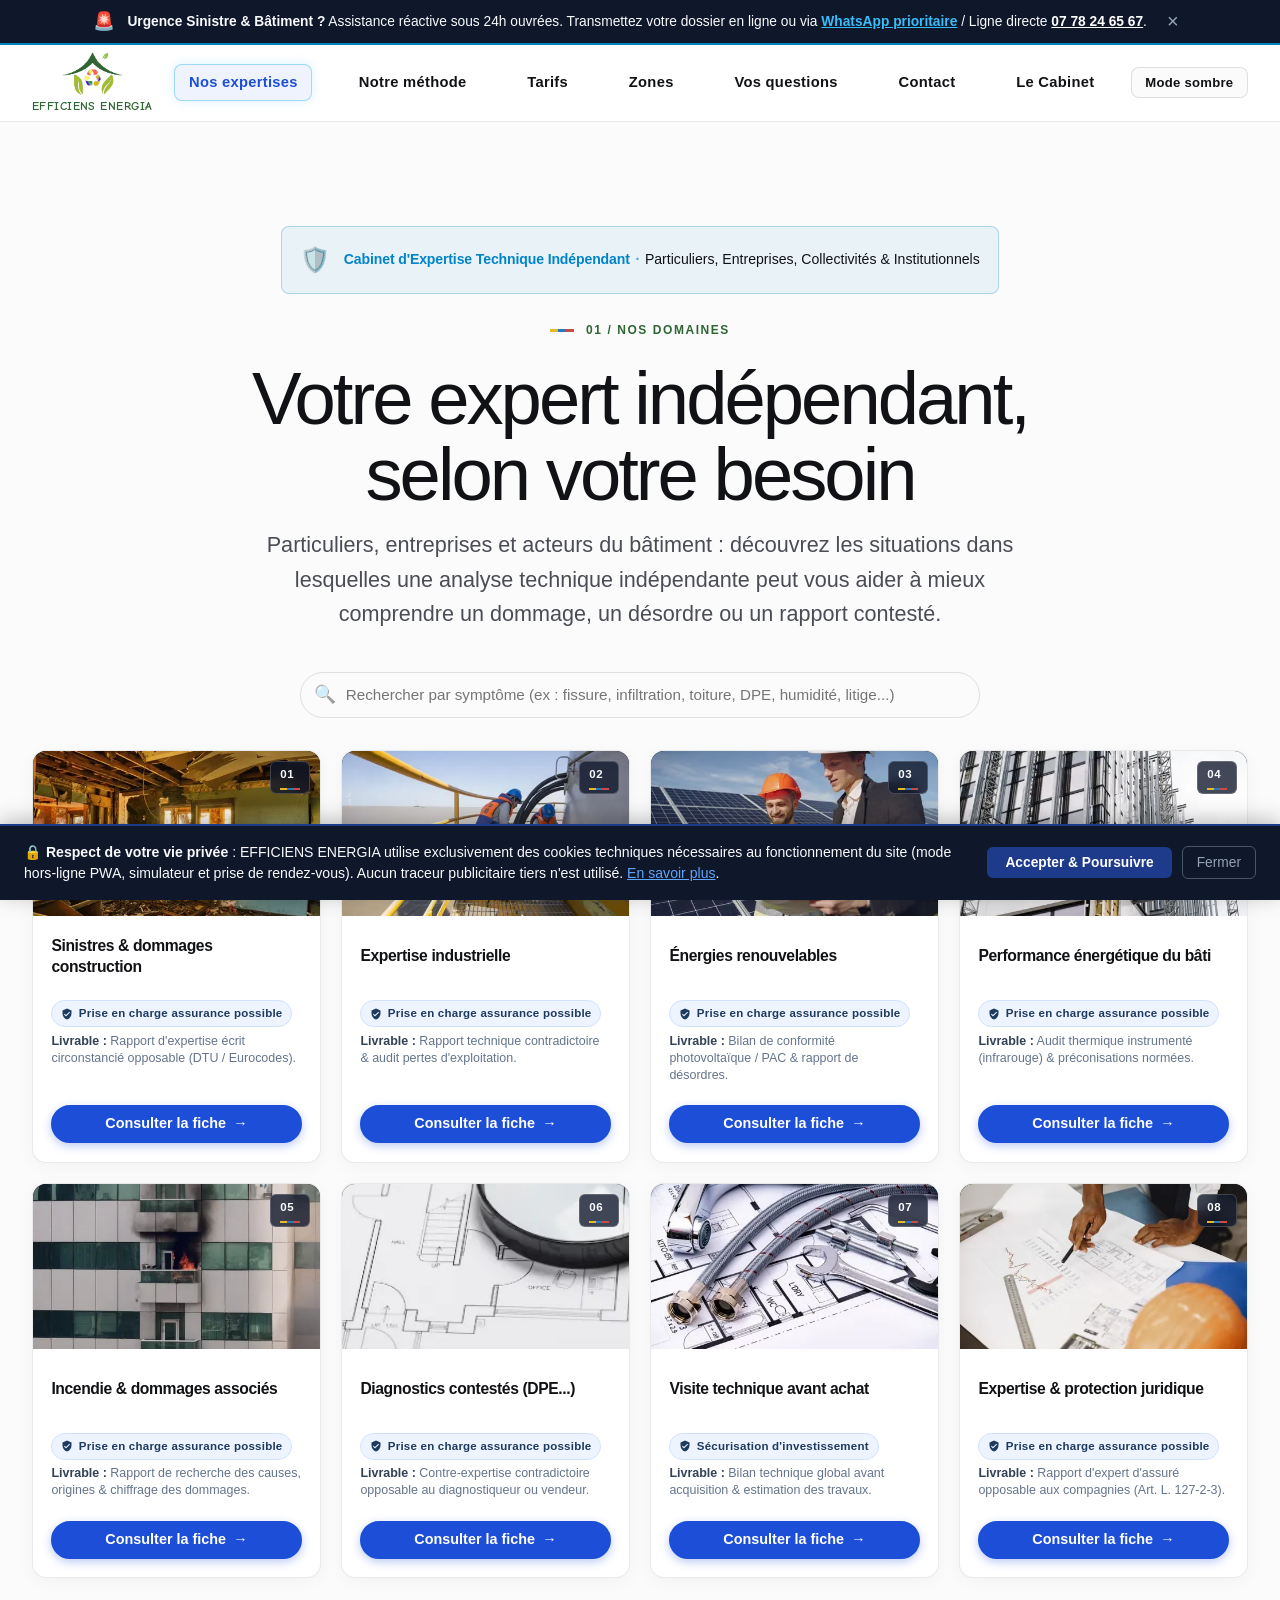
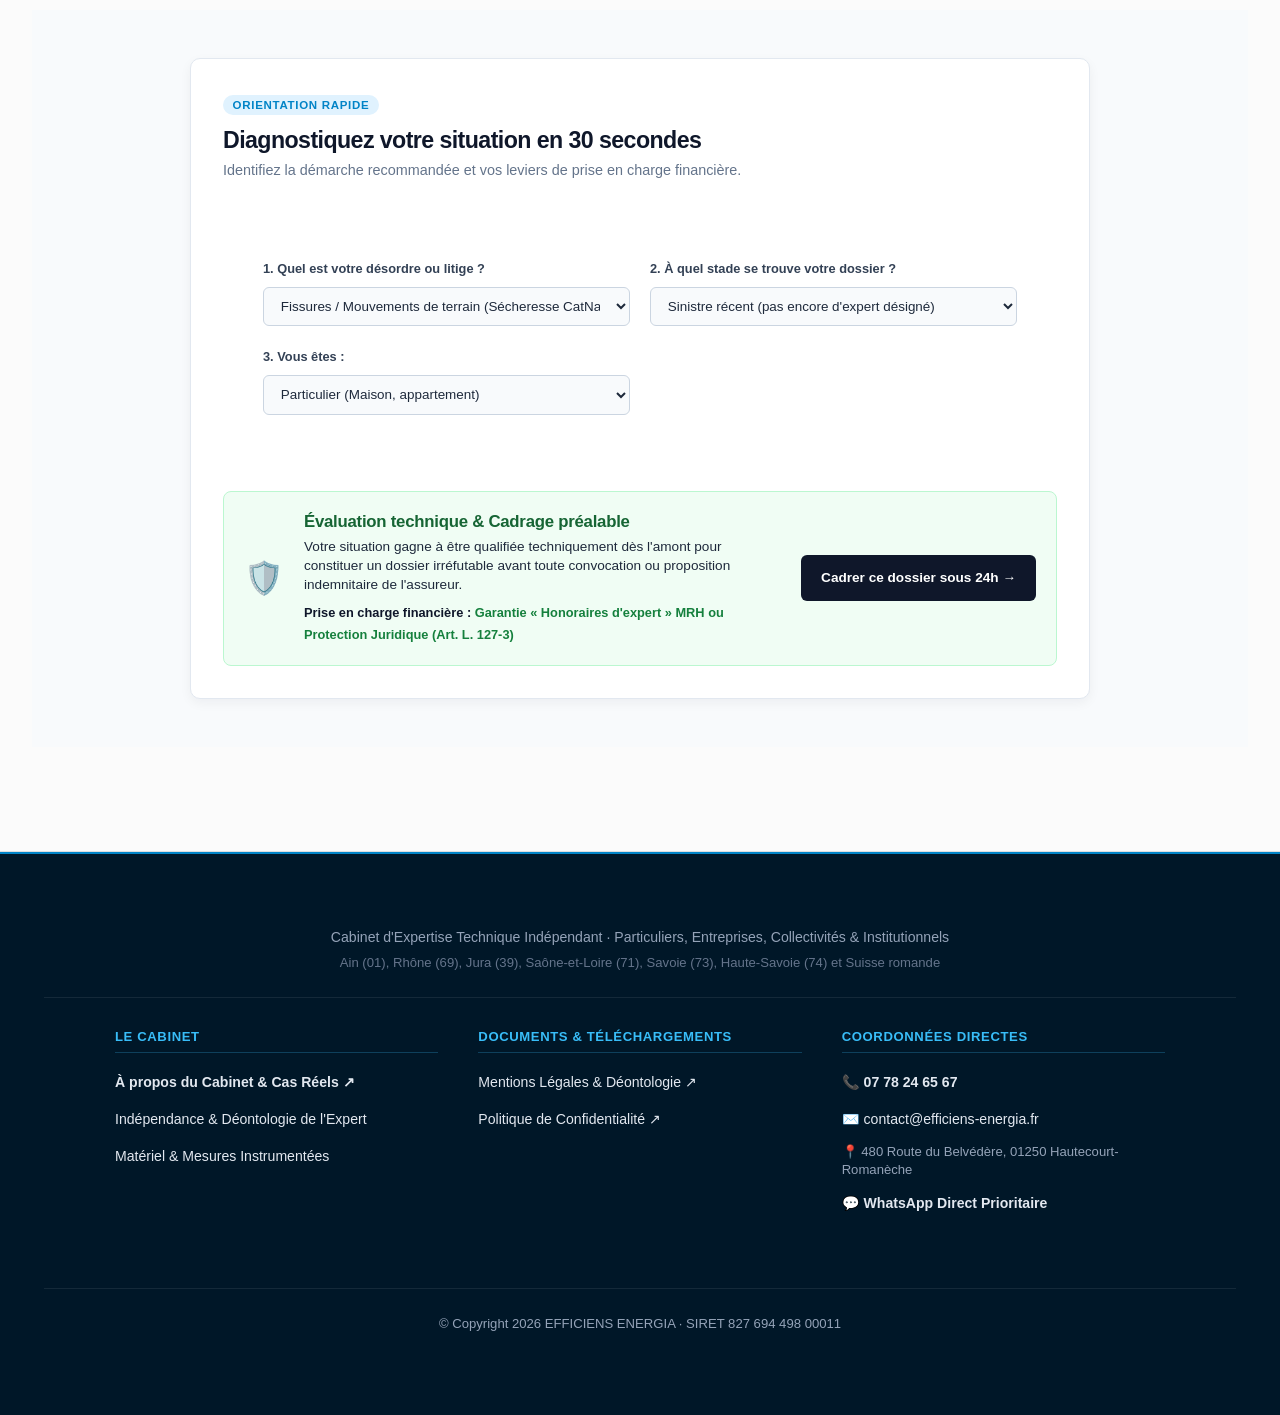
==== commit 32d48fb2: "feat: courriers d assurance dynamiques, simulateur d orientation cable au contact, confirmation de d" ====
--- a/index.html
+++ b/index.html
@@ -141,6 +141,69 @@
         }
     </script>
     <link rel="stylesheet" href="css/print.css" media="print">
+    <script>
+    function goToTarifsTab(e) {
+        if (e) {
+            if (e.preventDefault) e.preventDefault();
+            if (e.stopPropagation) e.stopPropagation();
+        }
+        // 1. Basculer tous les panneaux d'onglets
+        var panels = document.querySelectorAll('.site-tab-panel');
+        for (var i = 0; i < panels.length; i++) {
+            var p = panels[i];
+            if (p.id === 'tarifs') {
+                p.classList.add('active-tab');
+                p.style.display = 'block';
+            } else {
+                p.classList.remove('active-tab');
+                p.style.display = 'none';
+            }
+        }
+        // 2. Mettre à jour la navigation
+        var links = document.querySelectorAll('.main-nav a[href^="#"]');
+        for (var j = 0; j < links.length; j++) {
+            var a = links[j];
+            var isTarif = (a.getAttribute('href') === '#tarifs');
+            a.classList.toggle('nav-highlight', isTarif);
+            a.classList.toggle('active', isTarif);
+            a.setAttribute('aria-selected', String(isTarif));
+        }
+        // 3. Masquer le hero d'accueil
+        var hero = document.getElementById('accueil');
+        if (hero) hero.style.display = 'none';
+
+        // 4. Mettre à jour l'URL sans rechargement
+        if (window.history && window.history.pushState) {
+            window.history.pushState(null, '', '#tarifs');
+        } else {
+            window.location.hash = '#tarifs';
+        }
+
+        // 5. Scroller immédiatement vers la section tarifs / encadré remboursement
+        setTimeout(function() {
+            var target = document.querySelector('.insurance-reimbursement-box') || document.getElementById('estimateur-direct') || document.getElementById('tarifs');
+            if (target) {
+                var header = document.querySelector('.site-header');
+                var headerH = header ? header.offsetHeight : 76;
+                var pos = target.getBoundingClientRect().top + (window.pageYOffset || document.documentElement.scrollTop) - headerH - 15;
+                window.scrollTo({ top: Math.max(0, pos), behavior: 'smooth' });
+            }
+        }, 50);
+        return false;
+    }
+    window.goToTarifsTab = goToTarifsTab;
+
+    // Écouteur en phase de capture (priorité absolue) pour garantir la redirection
+    document.addEventListener('click', function(e) {
+        var btn = e.target.closest('.badge-prise-en-charge');
+        if (btn) {
+            if (e.preventDefault) e.preventDefault();
+            if (e.stopPropagation) e.stopPropagation();
+            goToTarifsTab(e);
+            return false;
+        }
+    }, true);
+    </script>
 </head>
 <body>
     <a class="skip-link" href="#contenu">Aller au contenu</a>
@@ -244,9 +307,9 @@
                         </div>
                         <div class="expertise-card-body">
                             <h3><a class="expertise-card-title-link" href="prestation.html?service=sinistres">Sinistres & dommages construction</a></h3>
-                            <a href="#tarifs" class="badge-prise-en-charge" data-tab-target="tarifs" onclick="if(window.activateTab){window.activateTab('tarifs', true);}" title="Prise en charge financière possible par votre assurance (PJ, MRH ou recours tiers)">
-                                <svg viewBox="0 0 24 24" aria-hidden="true"><path d="M12 1L3 5v6c0 5.55 3.84 10.74 9 12 5.16-1.26 9-6.45 9-12V5l-9-4zm-2 16l-4-4 1.41-1.41L10 14.17l6.59-6.59L18 9l-8 8z"/></svg>
-                                <span>Prise en charge assurance possible</span>
+                            <a href="#tarifs" class="badge-prise-en-charge" data-tab-target="tarifs" onclick="return goToTarifsTab(event);" title="Prise en charge financière possible par votre assurance (PJ, MRH ou recours tiers)">
+                                <svg viewBox="0 0 24 24" aria-hidden="true" style="pointer-events: none;"><path d="M12 1L3 5v6c0 5.55 3.84 10.74 9 12 5.16-1.26 9-6.45 9-12V5l-9-4zm-2 16l-4-4 1.41-1.41L10 14.17l6.59-6.59L18 9l-8 8z"/></svg>
+                                <span style="pointer-events: none;">Prise en charge assurance possible</span>
                             </a>
                             <span class="card-deliverable"><strong>Livrable :</strong> Rapport d'expertise écrit circonstancié opposable (DTU / Eurocodes).</span>
                             <div class="expertise-card-actions">
@@ -266,9 +329,9 @@
                         </div>
                         <div class="expertise-card-body">
                             <h3><a class="expertise-card-title-link" href="prestation.html?service=industrie">Expertise industrielle</a></h3>
-                            <a href="#tarifs" class="badge-prise-en-charge" data-tab-target="tarifs" onclick="if(window.activateTab){window.activateTab('tarifs', true);}" title="Prise en charge financière possible par votre assurance (PJ, MRH ou recours tiers)">
-                                <svg viewBox="0 0 24 24" aria-hidden="true"><path d="M12 1L3 5v6c0 5.55 3.84 10.74 9 12 5.16-1.26 9-6.45 9-12V5l-9-4zm-2 16l-4-4 1.41-1.41L10 14.17l6.59-6.59L18 9l-8 8z"/></svg>
-                                <span>Prise en charge assurance possible</span>
+                            <a href="#tarifs" class="badge-prise-en-charge" data-tab-target="tarifs" onclick="return goToTarifsTab(event);" title="Prise en charge financière possible par votre assurance (PJ, MRH ou recours tiers)">
+                                <svg viewBox="0 0 24 24" aria-hidden="true" style="pointer-events: none;"><path d="M12 1L3 5v6c0 5.55 3.84 10.74 9 12 5.16-1.26 9-6.45 9-12V5l-9-4zm-2 16l-4-4 1.41-1.41L10 14.17l6.59-6.59L18 9l-8 8z"/></svg>
+                                <span style="pointer-events: none;">Prise en charge assurance possible</span>
                             </a>
                             <span class="card-deliverable"><strong>Livrable :</strong> Rapport technique contradictoire & audit pertes d'exploitation.</span>
                             <div class="expertise-card-actions">
@@ -288,9 +351,9 @@
                         </div>
                         <div class="expertise-card-body">
                             <h3><a class="expertise-card-title-link" href="prestation.html?service=renouvelables">Énergies renouvelables</a></h3>
-                            <a href="#tarifs" class="badge-prise-en-charge" data-tab-target="tarifs" onclick="if(window.activateTab){window.activateTab('tarifs', true);}" title="Prise en charge financière possible par votre assurance (PJ, MRH ou recours tiers)">
-                                <svg viewBox="0 0 24 24" aria-hidden="true"><path d="M12 1L3 5v6c0 5.55 3.84 10.74 9 12 5.16-1.26 9-6.45 9-12V5l-9-4zm-2 16l-4-4 1.41-1.41L10 14.17l6.59-6.59L18 9l-8 8z"/></svg>
-                                <span>Prise en charge assurance possible</span>
+                            <a href="#tarifs" class="badge-prise-en-charge" data-tab-target="tarifs" onclick="return goToTarifsTab(event);" title="Prise en charge financière possible par votre assurance (PJ, MRH ou recours tiers)">
+                                <svg viewBox="0 0 24 24" aria-hidden="true" style="pointer-events: none;"><path d="M12 1L3 5v6c0 5.55 3.84 10.74 9 12 5.16-1.26 9-6.45 9-12V5l-9-4zm-2 16l-4-4 1.41-1.41L10 14.17l6.59-6.59L18 9l-8 8z"/></svg>
+                                <span style="pointer-events: none;">Prise en charge assurance possible</span>
                             </a>
                             <span class="card-deliverable"><strong>Livrable :</strong> Bilan de conformité photovoltaïque / PAC & rapport de désordres.</span>
                             <div class="expertise-card-actions">
@@ -310,9 +373,9 @@
                         </div>
                         <div class="expertise-card-body">
                             <h3><a class="expertise-card-title-link" href="prestation.html?service=performance">Performance énergétique du bâti</a></h3>
-                            <a href="#tarifs" class="badge-prise-en-charge" data-tab-target="tarifs" onclick="if(window.activateTab){window.activateTab('tarifs', true);}" title="Prise en charge financière possible par votre assurance (PJ, MRH ou recours tiers)">
-                                <svg viewBox="0 0 24 24" aria-hidden="true"><path d="M12 1L3 5v6c0 5.55 3.84 10.74 9 12 5.16-1.26 9-6.45 9-12V5l-9-4zm-2 16l-4-4 1.41-1.41L10 14.17l6.59-6.59L18 9l-8 8z"/></svg>
-                                <span>Prise en charge assurance possible</span>
+                            <a href="#tarifs" class="badge-prise-en-charge" data-tab-target="tarifs" onclick="return goToTarifsTab(event);" title="Prise en charge financière possible par votre assurance (PJ, MRH ou recours tiers)">
+                                <svg viewBox="0 0 24 24" aria-hidden="true" style="pointer-events: none;"><path d="M12 1L3 5v6c0 5.55 3.84 10.74 9 12 5.16-1.26 9-6.45 9-12V5l-9-4zm-2 16l-4-4 1.41-1.41L10 14.17l6.59-6.59L18 9l-8 8z"/></svg>
+                                <span style="pointer-events: none;">Prise en charge assurance possible</span>
                             </a>
                             <span class="card-deliverable"><strong>Livrable :</strong> Audit thermique instrumenté (infrarouge) & préconisations normées.</span>
                             <div class="expertise-card-actions">
@@ -332,9 +395,9 @@
                         </div>
                         <div class="expertise-card-body">
                             <h3><a class="expertise-card-title-link" href="prestation.html?service=incendie">Incendie & dommages associés</a></h3>
-                            <a href="#tarifs" class="badge-prise-en-charge" data-tab-target="tarifs" onclick="if(window.activateTab){window.activateTab('tarifs', true);}" title="Prise en charge financière possible par votre assurance (PJ, MRH ou recours tiers)">
-                                <svg viewBox="0 0 24 24" aria-hidden="true"><path d="M12 1L3 5v6c0 5.55 3.84 10.74 9 12 5.16-1.26 9-6.45 9-12V5l-9-4zm-2 16l-4-4 1.41-1.41L10 14.17l6.59-6.59L18 9l-8 8z"/></svg>
-                                <span>Prise en charge assurance possible</span>
+                            <a href="#tarifs" class="badge-prise-en-charge" data-tab-target="tarifs" onclick="return goToTarifsTab(event);" title="Prise en charge financière possible par votre assurance (PJ, MRH ou recours tiers)">
+                                <svg viewBox="0 0 24 24" aria-hidden="true" style="pointer-events: none;"><path d="M12 1L3 5v6c0 5.55 3.84 10.74 9 12 5.16-1.26 9-6.45 9-12V5l-9-4zm-2 16l-4-4 1.41-1.41L10 14.17l6.59-6.59L18 9l-8 8z"/></svg>
+                                <span style="pointer-events: none;">Prise en charge assurance possible</span>
                             </a>
                             <span class="card-deliverable"><strong>Livrable :</strong> Rapport de recherche des causes, origines & chiffrage des dommages.</span>
                             <div class="expertise-card-actions">
@@ -354,9 +417,9 @@
                         </div>
                         <div class="expertise-card-body">
                             <h3><a class="expertise-card-title-link" href="prestation.html?service=diagnostics">Diagnostics contestés (DPE...)</a></h3>
-                            <a href="#tarifs" class="badge-prise-en-charge" data-tab-target="tarifs" onclick="if(window.activateTab){window.activateTab('tarifs', true);}" title="Prise en charge financière possible par votre assurance (PJ, MRH ou recours tiers)">
-                                <svg viewBox="0 0 24 24" aria-hidden="true"><path d="M12 1L3 5v6c0 5.55 3.84 10.74 9 12 5.16-1.26 9-6.45 9-12V5l-9-4zm-2 16l-4-4 1.41-1.41L10 14.17l6.59-6.59L18 9l-8 8z"/></svg>
-                                <span>Prise en charge assurance possible</span>
+                            <a href="#tarifs" class="badge-prise-en-charge" data-tab-target="tarifs" onclick="return goToTarifsTab(event);" title="Prise en charge financière possible par votre assurance (PJ, MRH ou recours tiers)">
+                                <svg viewBox="0 0 24 24" aria-hidden="true" style="pointer-events: none;"><path d="M12 1L3 5v6c0 5.55 3.84 10.74 9 12 5.16-1.26 9-6.45 9-12V5l-9-4zm-2 16l-4-4 1.41-1.41L10 14.17l6.59-6.59L18 9l-8 8z"/></svg>
+                                <span style="pointer-events: none;">Prise en charge assurance possible</span>
                             </a>
                             <span class="card-deliverable"><strong>Livrable :</strong> Contre-expertise contradictoire opposable au diagnostiqueur ou vendeur.</span>
                             <div class="expertise-card-actions">
@@ -376,9 +439,9 @@
                         </div>
                         <div class="expertise-card-body">
                             <h3><a class="expertise-card-title-link" href="prestation.html?service=visite-achat">Visite technique avant achat</a></h3>
-                            <a href="#tarifs" class="badge-prise-en-charge" data-tab-target="tarifs" onclick="if(window.activateTab){window.activateTab('tarifs', true);}" title="Prise en charge financière possible par votre assurance (PJ, MRH ou recours tiers)">
-                                <svg viewBox="0 0 24 24" aria-hidden="true"><path d="M12 1L3 5v6c0 5.55 3.84 10.74 9 12 5.16-1.26 9-6.45 9-12V5l-9-4zm-2 16l-4-4 1.41-1.41L10 14.17l6.59-6.59L18 9l-8 8z"/></svg>
-                                <span>Prise en charge assurance possible</span>
+                            <a href="prestation.html?service=visite-achat" class="badge-prise-en-charge" title="Sécurisation de votre investissement immobilier avant signature du compromis ou de l'acte authentique">
+                                <svg viewBox="0 0 24 24" aria-hidden="true" style="pointer-events: none;"><path d="M12 1L3 5v6c0 5.55 3.84 10.74 9 12 5.16-1.26 9-6.45 9-12V5l-9-4zm-2 16l-4-4 1.41-1.41L10 14.17l6.59-6.59L18 9l-8 8z"/></svg>
+                                <span style="pointer-events: none;">Sécurisation d'investissement</span>
                             </a>
                             <span class="card-deliverable"><strong>Livrable :</strong> Bilan technique global avant acquisition & estimation des travaux.</span>
                             <div class="expertise-card-actions">
@@ -398,9 +461,9 @@
                         </div>
                         <div class="expertise-card-body">
                             <h3><a class="expertise-card-title-link" href="prestation.html?service=protection-juridique">Expertise & protection juridique</a></h3>
-                            <a href="#tarifs" class="badge-prise-en-charge" data-tab-target="tarifs" onclick="if(window.activateTab){window.activateTab('tarifs', true);}" title="Prise en charge financière possible par votre assurance (PJ, MRH ou recours tiers)">
-                                <svg viewBox="0 0 24 24" aria-hidden="true"><path d="M12 1L3 5v6c0 5.55 3.84 10.74 9 12 5.16-1.26 9-6.45 9-12V5l-9-4zm-2 16l-4-4 1.41-1.41L10 14.17l6.59-6.59L18 9l-8 8z"/></svg>
-                                <span>Prise en charge assurance possible</span>
+                            <a href="#tarifs" class="badge-prise-en-charge" data-tab-target="tarifs" onclick="return goToTarifsTab(event);" title="Prise en charge financière possible par votre assurance (PJ, MRH ou recours tiers)">
+                                <svg viewBox="0 0 24 24" aria-hidden="true" style="pointer-events: none;"><path d="M12 1L3 5v6c0 5.55 3.84 10.74 9 12 5.16-1.26 9-6.45 9-12V5l-9-4zm-2 16l-4-4 1.41-1.41L10 14.17l6.59-6.59L18 9l-8 8z"/></svg>
+                                <span style="pointer-events: none;">Prise en charge assurance possible</span>
                             </a>
                             <span class="card-deliverable"><strong>Livrable :</strong> Rapport d'expert d'assuré opposable aux compagnies (Art. L. 127-2-3).</span>
                             <div class="expertise-card-actions">
@@ -408,7 +471,70 @@
                             </div>
                         </div>
                     </article>
-                </div></section>
+                </div>
+                <!-- SIMULATEUR D'ORIENTATION EN 30 SECONDES (@PO SEB) -->
+                <section class="simulator-section" id="simulateur">
+                  <div class="simulator-card">
+                    <div class="simulator-header">
+                      <span class="simulator-badge">Orientation rapide</span>
+                      <h2>Diagnostiquez votre situation en 30 secondes</h2>
+                      <p>Identifiez la démarche recommandée et vos leviers de prise en charge financière.</p>
+                    </div>
+
+                    <div class="simulator-body">
+                      <!-- Étape 1 -->
+                      <div class="sim-group">
+                        <label for="sim-nature">1. Quel est votre désordre ou litige ?</label>
+                        <select id="sim-nature" class="sim-select">
+                          <option value="fissures">Fissures / Mouvements de terrain (Sécheresse CatNat)</option>
+                          <option value="dde">Dégât des eaux / Infiltration toiture ou plancher</option>
+                          <option value="enr">Pompe à chaleur / Panneaux photovoltaïques défaillants</option>
+                          <option value="dpe">Diagnostic DPE erroné ou audit contesté</option>
+                          <option value="malfacon">Malfaçons artisans / Abandon de chantier</option>
+                          <option value="incendie">Incendie / Dommages bâtiment d'exploitation</option>
+                        </select>
+                      </div>
+
+                      <!-- Étape 2 -->
+                      <div class="sim-group">
+                        <label for="sim-stade">2. À quel stade se trouve votre dossier ?</label>
+                        <select id="sim-stade" class="sim-select">
+                          <option value="amont">Sinistre récent (pas encore d'expert désigné)</option>
+                          <option value="convoque">Convocation reçue pour une réunion d'expertise contradictoire</option>
+                          <option value="refus">Rapport reçu : refus d'indemnisation ou chiffrage insuffisant</option>
+                          <option value="bloque">Litige amiable bloqué avec l'artisan / le constructeur</option>
+                        </select>
+                      </div>
+
+                      <!-- Étape 3 -->
+                      <div class="sim-group">
+                        <label for="sim-statut">3. Vous êtes :</label>
+                        <select id="sim-statut" class="sim-select">
+                          <option value="particulier">Particulier (Maison, appartement)</option>
+                          <option value="pro">Entreprise / Industriel / Artisan</option>
+                          <option value="collectivite">Collectivité territoriale / Bailleur</option>
+                        </select>
+                      </div>
+                    </div>
+
+                    <!-- Encadré résultat dynamique -->
+                    <div class="simulator-result" id="sim-result">
+                      <div class="result-icon">🛡️</div>
+                      <div class="result-content">
+                        <h3 id="res-titre">Contre-expertise contradictoire recommandée</h3>
+                        <p id="res-desc">Votre dossier requiert une évaluation technique contradictoire indépendante face à l'assureur pour garantir vos droits et chiffrer vos préjudices réels.</p>
+                        <div class="result-badge-line">
+                          <strong>Prise en charge financière :</strong> <span id="res-pec">Garantie « Honoraires d'expert » MRH ou Protection Juridique</span>
+                        </div>
+                      </div>
+                      <div class="result-cta">
+                        <a href="#contact" class="btn-sim-action" id="sim-cta-btn">Cadrer ce dossier sous 24h →</a>
+                      </div>
+                    </div>
+                  </div>
+                </section>
+            </div>
+        </section>
 
         <section class="section expertise-method-section site-tab-panel" id="methode" aria-labelledby="method-title">
             <div class="container">
@@ -434,6 +560,114 @@
                     <p class="section-desc" style="font-size: 1.15rem; font-weight: 600; color: var(--text-primary); margin-top: 0.5rem;">Un devis adapté à la mission, avant intervention</p>
                     <p class="section-desc">Barème & estimation d'honoraires déterministe : chaque situation est différente. Le premier échange permet de comprendre votre demande et ne vous engage pas à confier une mission.</p>
                 </div>
+                
+                <!-- 4 CAS CONCRETS CHIFFRÉS (AVANT / APRÈS CONTRE-EXPERTISE) (@PO SEB) -->
+                <div class="cas-concrets-container">
+                  <div class="cas-concrets-header">
+                    <p class="cas-concrets-subtitle">Retour sur investissement &amp; efficacité</p>
+                    <h3 class="cas-concrets-title">Exemples concrets de dossiers réévalués</h3>
+                    <p class="cas-concrets-intro">L'impact mesurable d'une contre-expertise contradictoire face aux propositions initiales des compagnies d'assurance.</p>
+                  </div>
+
+                  <div class="cas-grid">
+                    <!-- Cas 1 : CatNat / Fissures -->
+                    <article class="cas-card">
+                      <div class="cas-tag">Sinistre CatNat · Fissuration</div>
+                      <h4>Fissures sécheresse (RGA) sur maison individuelle</h4>
+                      
+                      <div class="cas-comparatif">
+                        <div class="cas-step initial">
+                          <span class="step-label">Proposition initiale</span>
+                          <span class="step-valeur">0 €</span>
+                          <span class="step-detail">Refus de garantie (défaut d'entretien allégué)</span>
+                        </div>
+                        <div class="cas-arrow" aria-hidden="true">→</div>
+                        <div class="cas-step final">
+                          <span class="step-label">Règlement final</span>
+                          <span class="step-valeur">48 500 €</span>
+                          <span class="step-detail">Reprise en sous-œuvre &amp; réfection complète</span>
+                        </div>
+                      </div>
+
+                      <div class="cas-footer">
+                        <span class="cas-prise-en-charge"><strong>Prise en charge honoraires :</strong> 100 % via Protection Juridique</span>
+                      </div>
+                    </article>
+
+                    <!-- Cas 2 : Dégât des eaux -->
+                    <article class="cas-card">
+                      <div class="cas-tag">Dégât des Eaux · Bâtiment</div>
+                      <h4>Infiltration toiture-terrasse &amp; plancher dégradé</h4>
+                      
+                      <div class="cas-comparatif">
+                        <div class="cas-step initial">
+                          <span class="step-label">Proposition initiale</span>
+                          <span class="step-valeur">3 200 €</span>
+                          <span class="step-detail">Chiffrage partiel avec vétusté excessive</span>
+                        </div>
+                        <div class="cas-arrow" aria-hidden="true">→</div>
+                        <div class="cas-step final">
+                          <span class="step-label">Règlement final</span>
+                          <span class="step-valeur">15 800 €</span>
+                          <span class="step-detail">Réfection conforme DTU 43.1 &amp; assèchement technique</span>
+                        </div>
+                      </div>
+
+                      <div class="cas-footer">
+                        <span class="cas-prise-en-charge"><strong>Prise en charge honoraires :</strong> Garantie « Honoraires d'expert » MRH</span>
+                      </div>
+                    </article>
+
+                    <!-- Cas 3 : EnR & Pompe à Chaleur -->
+                    <article class="cas-card">
+                      <div class="cas-tag">Énergie &amp; Travaux · Malfaçon</div>
+                      <h4>Installation PAC non conforme &amp; surconsommation</h4>
+                      
+                      <div class="cas-comparatif">
+                        <div class="cas-step initial">
+                          <span class="step-label">Position installateur</span>
+                          <span class="step-valeur">Refus</span>
+                          <span class="step-detail">Responsabilité rejetée sur l'isolation du bâti</span>
+                        </div>
+                        <div class="cas-arrow" aria-hidden="true">→</div>
+                        <div class="cas-step final">
+                          <span class="step-label">Accord contradictoire</span>
+                          <span class="step-valeur">9 400 €</span>
+                          <span class="step-detail">Reprise hydraulique &amp; remplacement du groupe</span>
+                        </div>
+                      </div>
+
+                      <div class="cas-footer">
+                        <span class="cas-prise-en-charge"><strong>Prise en charge honoraires :</strong> Réglés par la RC Pro du poseur</span>
+                      </div>
+                    </article>
+
+                    <!-- Cas 4 : Incendie / Locaux professionnels -->
+                    <article class="cas-card">
+                      <div class="cas-tag">Incendie &amp; Pro · Perte d'exploitation</div>
+                      <h4>Départ de feu en atelier &amp; arrêt d'activité</h4>
+                      
+                      <div class="cas-comparatif">
+                        <div class="cas-step initial">
+                          <span class="step-label">Proposition initiale</span>
+                          <span class="step-valeur">22 000 €</span>
+                          <span class="step-detail">Pertes d'exploitation sous-évaluées</span>
+                        </div>
+                        <div class="cas-arrow" aria-hidden="true">→</div>
+                        <div class="cas-step final">
+                          <span class="step-label">Règlement final</span>
+                          <span class="step-valeur">73 000 €</span>
+                          <span class="step-detail">Reconstruction, décontamination &amp; pertes réelles</span>
+                        </div>
+                      </div>
+
+                      <div class="cas-footer">
+                        <span class="cas-prise-en-charge"><strong>Prise en charge honoraires :</strong> Police Multirisque Pro (MRI)</span>
+                      </div>
+                    </article>
+                  </div>
+                </div>
+
                 <!-- Simulateur Tarifaire Professionnel & Transparent (Basé sur Benchmark de 20 Cabinets Indépendants) -->
                 <div class="interactive-calculator-card" id="estimateur-direct">
                     <div class="calc-header" style="text-align: center; margin-bottom: 2rem;">
@@ -545,25 +779,41 @@
                                 </div>
                             </div>
 
-                            <!-- MODULE PROACTIF : VÉRIFICATEUR PROTECTION JURIDIQUE & GÉNÉRATEUR DE COURRIER ART. L. 127-2-3 -->
-                            <div id="pjVerifierPanel" style="margin-top: 0.85rem; padding: 0.85rem 1rem; background: rgba(16, 185, 129, 0.08); border: 1px solid rgba(16, 185, 129, 0.3); border-radius: 8px; text-align: left;">
-                                <div style="display: flex; align-items: center; justify-content: space-between; gap: 0.5rem; flex-wrap: wrap;">
-                                    <span style="font-size: 0.82rem; font-weight: 700; color: #10b981;">🛡️ Vérificateur de Prise en Charge &amp; Libre Choix d'Expert (Art. L. 127-2-3)</span>
-                                    <button type="button" id="btnTogglePjLetter" style="background: #059669; color: #fff; border: none; border-radius: 6px; padding: 0.35rem 0.7rem; font-size: 0.76rem; font-weight: 700; cursor: pointer;">
-                                        📄 Générer ma lettre d'exercice du libre choix d'expert
-                                    </button>
+                                                        <!-- MODULE DYNAMIQUE : COURRIER TYPE PAR PROFIL MANDANT (@PO SEB) -->
+                            <div class="mandant-letter-wrapper">
+                              <div class="mandant-selection-header">
+                                <label for="mandant-type" class="mandant-label">
+                                  <strong>Vous êtes :</strong> Précisez votre profil pour adapter les modalités de prise en charge et générer votre courrier type d'assurance.
+                                </label>
+                                
+                                <!-- Sélecteur de profil -->
+                                <select id="mandant-type" name="mandant_type" class="mandant-select">
+                                  <option value="particulier" selected>Particulier (MRH / Protection Juridique / Travaux)</option>
+                                  <option value="entreprise">Entreprise &amp; Industrie (MRI / Pertes d'exploitation)</option>
+                                  <option value="collectivite">Collectivité &amp; Institutionnel (Ouvrage public / Dommages aux biens)</option>
+                                </select>
+                              </div>
+
+                              <!-- Zone dynamique d'affichage du courrier -->
+                              <div class="letter-box">
+                                <div class="letter-box-top">
+                                  <span class="letter-badge" id="letter-profile-badge">Modèle Particulier · MRH / Protection Juridique</span>
+                                  <button type="button" class="btn-copy-letter" id="btn-copy" aria-label="Copier le courrier">
+                                    <svg viewBox="0 0 16 16" width="14" height="14" fill="currentColor">
+                                      <path d="M4 2a2 2 0 0 1 2-2h6a2 2 0 0 1 2 2v8a2 2 0 0 1-2 2H6a2 2 0 0 1-2-2V2zm2-1a1 1 0 0 0-1 1v8a1 1 0 0 0 1 1h6a1 1 0 0 0 1-1V2a1 1 0 0 0-1-1H6zM2 5a1 1 0 0 0-1 1v8a1 1 0 0 0 1 1h6a1 1 0 0 0 1-1v-1h1v1a2 2 0 0 1-2 2H2a2 2 0 0 1-2-2V6a2 2 0 0 1 2-2h1v1H2z"/>
+                                    </svg>
+                                    <span id="btn-copy-text">Copier le texte</span>
+                                  </button>
                                 </div>
-                                <div id="pjLetterBox" hidden style="margin-top: 0.75rem; padding-top: 0.75rem; border-top: 1px dashed rgba(16, 185, 129, 0.35);">
-                                    <p style="font-size: 0.78rem; margin: 0 0 0.5rem 0; opacity: 0.9;">Courrier officiel pré-rempli à adresser à votre assureur Protection Juridique ou Multirisque Habitation pour imposer votre expert indépendant (M. Sébastien MATHE) :</p>
-                                    <textarea id="pjLetterTextarea" rows="6" readonly style="width: 100%; font-family: monospace; font-size: 0.75rem; padding: 0.6rem; border-radius: 6px; border: 1px solid rgba(148, 163, 184, 0.4); background: rgba(15, 23, 42, 0.85); color: #f8fafc; resize: vertical;"></textarea>
-                                    <div style="display: flex; gap: 0.5rem; margin-top: 0.5rem; flex-wrap: wrap;">
-                                        <button type="button" id="btnCopyPjLetter" style="background: #0284c7; color: #fff; border: none; border-radius: 5px; padding: 0.35rem 0.75rem; font-size: 0.75rem; font-weight: 600; cursor: pointer;">📋 Copier le courrier officiel</button>
-                                        <span id="pjCopyConfirm" style="font-size: 0.75rem; color: #10b981; font-weight: 700; align-self: center;" hidden>✓ Copié dans le presse-papiers !</span>
-                                    </div>
-                                </div>
-                            </div>
-
-                            <div style="display: flex; flex-direction: column; gap: 0.55rem; margin-top: 0.9rem;">
+                                
+                                <textarea id="letter-content" class="letter-textarea" readonly rows="12"></textarea>
+                                <p class="letter-note">
+                                  💡 <em>Transmettez ce texte par e-mail ou sur l'espace client de votre assureur avec notre devis pour obtenir confirmation de votre prise en charge.</em>
+                                </p>
+                              </div>
+                            </div>
+
+<div style="display: flex; flex-direction: column; gap: 0.55rem; margin-top: 0.9rem;">
                                 <button type="button" id="btnApplyCalcToRdv" class="btn btn-primary calc-cta" style="width: 100%; cursor: pointer; font-weight: 700;">
                                     📅 Réserver cette mission au tarif estimé avec M. MATHE (Pré-remplissage 1-clic) ↗
                                 </button>
@@ -606,53 +856,60 @@
             </div>
         </section>
 
-        <section class="section intervention-area-section site-tab-panel" id="zones" aria-labelledby="intervention-area-title">
+                <section id="zones" class="section zones-section site-tab-panel" aria-labelledby="zones-title">
             <span id="zones-intervention" style="display:block; position:relative; top:-90px; visibility:hidden;"></span>
-            <div class="container">
-                <div class="section-header zones-section-heading" style="text-align: center; margin: 0 auto 2.5rem auto; max-width: 820px;">
-                    <p class="section-tag" style="justify-content: center;">05 / Zones d'intervention</p>
-                    <h2 id="intervention-area-title">Zones d'intervention & Frais de déplacement</h2>
-                    <p class="section-desc">Intervention sur site dans les départements ci-dessous. Les frais de déplacement sont forfaitisés et précisés en toute transparence avant chaque mission.</p>
-                </div>
-                <div class="intervention-area-grid">
-                    <article class="intervention-area-card">
-                        <span class="intervention-fee-badge fee-included">Déplacement inclus</span>
-                        <h3>Ain (01) - Siège cabinet</h3>
-                    </article>
-                    <article class="intervention-area-card">
-                        <span class="intervention-fee-badge fee-included">Déplacement inclus</span>
-                        <h3>Rhône (69) & Lyon</h3>
-                    </article>
-                    <article class="intervention-area-card">
-                        <span class="intervention-fee-badge fee-included">Déplacement inclus</span>
-                        <h3>Saône-et-Loire (71)</h3>
-                    </article>
-                    <article class="intervention-area-card">
-                        <span class="intervention-fee-badge fee-included">Déplacement inclus</span>
-                        <h3>Jura (39)</h3>
-                    </article>
-                    <article class="intervention-area-card">
-                        <span class="intervention-fee-badge fee-surcharge">Forfait : +60 € TTC</span>
-                        <h3>Isère (38)</h3>
-                    </article>
-                    <article class="intervention-area-card">
-                        <span class="intervention-fee-badge fee-surcharge">Forfait : +60 € TTC</span>
-                        <h3>Haute-Savoie (74)</h3>
-                    </article>
-                    <article class="intervention-area-card">
-                        <span class="intervention-fee-badge fee-surcharge">Forfait : +60 € TTC</span>
-                        <h3>Savoie (73)</h3>
-                    </article>
-                    <article class="intervention-area-card">
-                        <span class="intervention-fee-badge fee-suisse">Forfait : +140 €</span>
-                        <h3>Suisse (Genève & Vaud)</h3>
-                    </article>
-                </div>
-                <p class="intervention-area-note">Pour chaque mission, l'estimation globale et les frais de déplacement applicables sont intégrés dans le devis préalable avant toute intervention.</p>
+            <div class="zones-container">
+                <div class="zones-header">
+                    <p class="zones-subtitle">Rayonnement géographique</p>
+                    <h2 id="zones-title">Périmètre d'intervention &amp; Déplacements</h2>
+                    <p>Cabinet basé dans l'Ain (Hautecourt-Romanèche), intervenant avec réactivité sur l'ensemble de la région Auvergne-Rhône-Alpes et sur l'arc lémanique transfrontalier.</p>
+                </div>
+
+                <div class="zones-grid">
+                    <!-- Zone 1 : Ain & Local -->
+                    <article class="zone-card primary">
+                        <span class="zone-tag">Siège &amp; Proximité immédiate</span>
+                        <h3>Bourg-en-Bresse &amp; Département de l'Ain (01)</h3>
+                        <p>Intervention rapide sur l'ensemble du département :</p>
+                        <ul>
+                            <li>Bourg-en-Bresse, Ceyzériat, Bresse, Revermont</li>
+                            <li>Oyonnax, Haut-Bugey, Bellegarde, Plaine de l'Ain</li>
+                            <li>Pays de Gex (Ferney-Voltaire, Gex, Divonne-les-Bains)</li>
+                        </ul>
+                        <span class="zone-delai">Déplacement &amp; visite sous 24h à 48h</span>
+                    </article>
+
+                    <!-- Zone 2 : Axe Rhône-Alpes -->
+                    <article class="zone-card">
+                        <span class="zone-tag">Région Auvergne-Rhône-Alpes</span>
+                        <h3>Métropole de Lyon, Savoie &amp; Jura</h3>
+                        <p>Expertise contradictoire et assistance aux réunions d'assurance :</p>
+                        <ul>
+                            <li><strong>Rhône (69) :</strong> Métropole de Lyon, Villefranche-sur-Saône</li>
+                            <li><strong>Haute-Savoie (74) &amp; Savoie (73) :</strong> Annecy, Chambéry</li>
+                            <li><strong>Jura (39) :</strong> Lons-le-Saunier, Saint-Claude</li>
+                        </ul>
+                        <span class="zone-delai">Intervention planifiée selon calendrier contradictoire</span>
+                    </article>
+
+                    <!-- Zone 3 : Bassin Lémanique / Suisse -->
+                    <article class="zone-card border-swiss">
+                        <span class="zone-tag swiss">Arc Lémanique &amp; Suisse Romande</span>
+                        <h3>Zone transfrontalière &amp; Cantons romands</h3>
+                        <p>Missions d'audit technique, pathologies de l'enveloppe, conformité énergétique et expertises de litiges binationaux :</p>
+                        <ul>
+                            <li>Canton de Genève (GE)</li>
+                            <li>Canton de Vaud (VD) : Lausanne, Nyon, Morges</li>
+                            <li>Patrimoine transfrontalier particuliers et investisseurs</li>
+                        </ul>
+                        <span class="zone-delai">Missions sur devis préalable spécifique</span>
+                    </article>
+                </div>
             </div>
         </section>
 
         <section class="section visit-preparation-section site-tab-subpanel" id="preparer-visite" aria-labelledby="visit-preparation-title">
+            <div class="container" style="max-width: 1200px !important; margin: 0 auto !important;">
             <div class="container">
                 <div class="section-header expertise-section-heading" style="text-align: center; margin: 0 auto 2.5rem auto; max-width: 820px;">
                     <p class="section-tag" style="justify-content: center;">03 / Préparer votre visite</p>
@@ -857,7 +1114,17 @@
                         <input type="hidden" name="form-name" value="contact">
                         <p hidden><label for="contactBotField">Ne remplissez pas ce champ <input id="contactBotField" name="bot-field" tabindex="-1" autocomplete="off"></label></p>
                         
-                        <label for="contactType">Votre demande concerne</label>
+                                                <label for="contactDossierType">Type de sinistre &amp; Contexte d'urgence</label>
+                        <select id="contactDossierType" name="dossier_type" required>
+                            <option value="">Sélectionnez le contexte ou l'urgence de votre dossier</option>
+                            <option value="Sinistre récent (dégât des eaux, incendie, fissuration, sécheresse)">⚡ Sinistre récent (dégât des eaux, incendie, fissuration, sécheresse)</option>
+                            <option value="Convocation à une réunion d'expertise contradictoire (date imminente)">🚨 Convocation à une réunion d'expertise contradictoire (date imminente)</option>
+                            <option value="Contestation d'un refus de garantie ou chiffrage insuffisant de l'assureur">⚖️ Contestation d'un refus de garantie ou chiffrage insuffisant de l'assureur</option>
+                            <option value="Litige malfaçons / travaux / DPE contesté">🔨 Litige malfaçons / travaux / DPE contesté</option>
+                            <option value="Autre mission technique / audit industriel">🏭 Autre mission technique / audit industriel</option>
+                        </select>
+
+                        <label for="contactType">Domaine d'expertise concerné</label>
                         <select id="contactType" name="type" required>
                             <option value="">Choisissez un sujet</option>
                             <option>Sinistre ou dommage de construction</option>
@@ -893,6 +1160,28 @@
                         <p class="contact-form-status" id="contactFormStatus" role="status" aria-live="polite" hidden></p>
                         <p class="contact-form-fallback" style="text-align: center; margin-top: 1rem; font-size: 0.85rem;">Un problème avec le formulaire&nbsp;? Écrivez-nous directement à <a href="mailto:contact@efficiens-energia.fr">contact@efficiens-energia.fr</a></p>
                     </form>
+                    <!-- ÉTAT DE SUCCÈS DYNAMIQUE FORMULAIRE (@PO SEB) -->
+                    <div class="form-success-wrapper" id="form-success-state" style="display: none;">
+                      <div class="success-header">
+                        <div class="success-icon">✓</div>
+                        <h3>Votre demande d'expertise a été transmise</h3>
+                        <p>Notre cabinet prend connaissance de vos éléments. Sébastien MATHE vous recontactera sous <strong>24h à 48h ouvrées</strong> pour un premier cadrage technique sans engagement.</p>
+                      </div>
+
+                      <div class="success-checklist">
+                        <h4>Ce que vous pouvez préparer pour notre échange :</h4>
+                        <ul>
+                          <li><strong>Le rapport d'expertise initial</strong> (si un expert de compagnie est déjà intervenu).</li>
+                          <li><strong>Votre contrat d'assurance</strong> (les Conditions Générales et Particulières pour valider le plafond de prise en charge).</li>
+                          <li><strong>Les devis ou factures des travaux</strong> concernés par le litige.</li>
+                          <li><strong>3 à 5 photographies</strong> nettes de l'évolution des désordres.</li>
+                        </ul>
+                      </div>
+
+                      <div class="success-urgency">
+                        <p><strong>Convocation dans moins de 5 jours ?</strong> Signalez l'urgence directement par téléphone au <a href="tel:+33778246567">07 78 24 65 67</a>.</p>
+                      </div>
+                    </div>
                 </div>
             </div>
         </section>
--- a/css/components.css
+++ b/css/components.css
@@ -5716,22 +5716,33 @@
    SECTION PRÉPARATION VISITE : GRILLE DE CARTES ATTRACTIVES (@PO SEB)
    ========================================================================== */
 .visit-prep-grid {
-    display: grid;
-    grid-template-columns: repeat(auto-fit, minmax(320px, 1fr));
-    gap: 1.5rem;
-    margin: 2rem 0;
+    display: flex !important;
+    flex-wrap: wrap !important;
+    justify-content: center !important;
+    align-items: stretch !important;
+    gap: 1.5rem !important;
+    margin: 2rem auto !important;
+    max-width: 1140px !important;
 }
 
 .visit-prep-card {
+    flex: 0 1 340px !important;
+    width: 340px !important;
+    max-width: 100% !important;
     background: #ffffff;
     border: 1px solid #e2e8f0;
     border-radius: 12px;
     padding: 1.6rem 1.4rem;
-    display: flex;
-    flex-direction: column;
-    justify-content: space-between;
+    display: flex !important;
+    flex-direction: column !important;
+    justify-content: space-between !important;
     box-shadow: 0 4px 14px rgba(0, 0, 0, 0.04);
     transition: transform 0.2s ease, box-shadow 0.2s ease, border-color 0.2s ease;
+}
+
+[data-theme="dark"] .visit-prep-card {
+    background: #111827;
+    border-color: #374151;
 }
 
 .visit-prep-card:hover {
@@ -6155,13 +6166,34 @@
 
     /* Grille des 5 cartes Préparer sa visite */
     .visit-prep-grid {
-        grid-template-columns: 1fr !important;
-        gap: 1.15rem !important;
-    }
-
-    .visit-prep-card {
-        padding: 1.25rem 1rem !important;
-    }
+    display: flex !important;
+    flex-wrap: wrap !important;
+    justify-content: center !important;
+    align-items: stretch !important;
+    gap: 1.5rem !important;
+    margin: 2rem auto !important;
+    max-width: 1140px !important;
+}
+
+.visit-prep-card {
+    flex: 0 1 340px !important;
+    width: 340px !important;
+    max-width: 100% !important;
+    background: #ffffff;
+    border: 1px solid #e2e8f0;
+    border-radius: 12px;
+    padding: 1.6rem 1.4rem;
+    display: flex !important;
+    flex-direction: column !important;
+    justify-content: space-between !important;
+    box-shadow: 0 4px 14px rgba(0, 0, 0, 0.04);
+    transition: transform 0.2s ease, box-shadow 0.2s ease, border-color 0.2s ease;
+}
+
+[data-theme="dark"] .visit-prep-card {
+    background: #111827;
+    border-color: #374151;
+}
 
     /* Footer sur smartphone : 1 colonne propre et aérée */
     .footer-columns-grid {
@@ -6189,3 +6221,855 @@
         padding-bottom: 6rem !important;
     }
 }
+
+
+/* ==========================================================================
+   4 CAS CONCRETS CHIFFRÉS (AVANT / APRÈS CONTRE-EXPERTISE) (@PO SEB)
+   ========================================================================== */
+.cas-concrets-container {
+    background: #ffffff;
+    border: 1px solid #e2e8f0;
+    border-radius: 14px;
+    padding: 2.2rem 1.8rem;
+    margin-bottom: 2.5rem;
+    box-shadow: 0 4px 20px rgba(0, 0, 0, 0.04);
+}
+
+[data-theme="dark"] .cas-concrets-container {
+    background: #0f172a;
+    border-color: #334155;
+    box-shadow: 0 4px 20px rgba(0, 0, 0, 0.25);
+}
+
+.cas-concrets-header {
+    text-align: center;
+    max-width: 820px;
+    margin: 0 auto 2rem auto;
+}
+
+.cas-concrets-subtitle {
+    display: inline-block;
+    font-size: 0.78rem;
+    font-weight: 800;
+    text-transform: uppercase;
+    letter-spacing: 0.08em;
+    color: #0284c7;
+    margin-bottom: 0.4rem;
+}
+
+[data-theme="dark"] .cas-concrets-subtitle {
+    color: #38bdf8;
+}
+
+.cas-concrets-title {
+    font-size: 1.5rem;
+    font-weight: 800;
+    color: var(--text-primary);
+    margin: 0 0 0.6rem 0;
+    line-height: 1.3;
+}
+
+.cas-concrets-intro {
+    font-size: 0.95rem;
+    color: var(--text-secondary);
+    line-height: 1.55;
+    margin: 0 auto;
+}
+
+.cas-grid {
+    display: grid;
+    grid-template-columns: repeat(2, 1fr);
+    gap: 1.35rem;
+}
+
+@media (max-width: 900px) {
+    .cas-grid {
+        grid-template-columns: 1fr;
+    }
+}
+
+.cas-card {
+    background: #f8fafc;
+    border: 1px solid #e2e8f0;
+    border-radius: 10px;
+    padding: 1.35rem 1.4rem;
+    display: flex;
+    flex-direction: column;
+    justify-content: space-between;
+    transition: transform 0.2s ease, border-color 0.2s ease, box-shadow 0.2s ease;
+}
+
+.cas-card:hover {
+    transform: translateY(-2px);
+    border-color: #0284c7;
+    box-shadow: 0 6px 18px rgba(2, 132, 199, 0.1);
+}
+
+[data-theme="dark"] .cas-card {
+    background: #1e293b;
+    border-color: #334155;
+}
+
+[data-theme="dark"] .cas-card:hover {
+    border-color: #38bdf8;
+    box-shadow: 0 6px 18px rgba(56, 189, 248, 0.15);
+}
+
+.cas-tag {
+    font-size: 0.72rem;
+    font-weight: 700;
+    text-transform: uppercase;
+    letter-spacing: 0.04em;
+    color: #0284c7;
+    margin-bottom: 0.35rem;
+}
+
+[data-theme="dark"] .cas-tag {
+    color: #38bdf8;
+}
+
+.cas-card h4 {
+    font-size: 1.05rem;
+    font-weight: 700;
+    color: var(--text-primary);
+    margin: 0 0 1rem 0;
+    line-height: 1.35;
+}
+
+.cas-comparatif {
+    display: flex;
+    align-items: center;
+    justify-content: space-between;
+    gap: 0.75rem;
+    background: #ffffff;
+    border: 1px dashed #cbd5e1;
+    border-radius: 8px;
+    padding: 0.95rem 1.05rem;
+    margin-bottom: 0.95rem;
+}
+
+[data-theme="dark"] .cas-comparatif {
+    background: #0f172a;
+    border-color: #475569;
+}
+
+.cas-step {
+    flex: 1;
+    display: flex;
+    flex-direction: column;
+}
+
+.cas-step.initial {
+    text-align: left;
+}
+
+.cas-step.final {
+    text-align: right;
+}
+
+.step-label {
+    font-size: 0.72rem;
+    font-weight: 600;
+    text-transform: uppercase;
+    letter-spacing: 0.03em;
+    color: #64748b;
+    margin-bottom: 0.2rem;
+}
+
+[data-theme="dark"] .step-label {
+    color: #94a3b8;
+}
+
+.cas-step.initial .step-valeur {
+    font-size: 1.15rem;
+    font-weight: 700;
+    color: #e11d48;
+}
+
+.cas-step.final .step-valeur {
+    font-size: 1.3rem;
+    font-weight: 800;
+    color: #16a34a;
+}
+
+[data-theme="dark"] .cas-step.final .step-valeur {
+    color: #4ade80;
+}
+
+.step-detail {
+    font-size: 0.74rem;
+    line-height: 1.35;
+    color: #475569;
+    margin-top: 0.25rem;
+}
+
+[data-theme="dark"] .step-detail {
+    color: #cbd5e1;
+}
+
+.cas-arrow {
+    font-size: 1.35rem;
+    font-weight: 800;
+    color: #0284c7;
+    flex-shrink: 0;
+}
+
+[data-theme="dark"] .cas-arrow {
+    color: #38bdf8;
+}
+
+.cas-footer {
+    padding-top: 0.65rem;
+    border-top: 1px solid #e2e8f0;
+    font-size: 0.78rem;
+    color: #334155;
+    line-height: 1.4;
+}
+
+[data-theme="dark"] .cas-footer {
+    border-top-color: #334155;
+    color: #cbd5e1;
+}
+
+.cas-prise-en-charge strong {
+    color: #0f172a;
+}
+
+[data-theme="dark"] .cas-prise-en-charge strong {
+    color: #f8fafc;
+}
+
+
+/* --- COMPOSANT COURRIER TYPE DYNAMIQUE --- */
+.mandant-letter-wrapper {
+  background: #ffffff;
+  border: 1px solid #e2e8f0;
+  border-radius: 8px;
+  padding: 1.25rem;
+  margin: 1.5rem 0;
+  box-shadow: 0 1px 3px rgba(0, 0, 0, 0.04);
+}
+
+.mandant-label {
+  display: block;
+  font-size: 0.88rem;
+  color: #334155;
+  margin-bottom: 0.5rem;
+  line-height: 1.4;
+}
+
+.mandant-select {
+  width: 100%;
+  padding: 0.65rem 0.85rem;
+  font-size: 0.9rem;
+  font-weight: 600;
+  color: #0f172a;
+  background-color: #f8fafc;
+  border: 1px solid #cbd5e1;
+  border-radius: 6px;
+  outline: none;
+  cursor: pointer;
+  transition: border-color 0.2s ease;
+}
+
+.mandant-select:focus {
+  border-color: #0284c7;
+  background-color: #ffffff;
+}
+
+.letter-box {
+  margin-top: 1rem;
+  background: #f8fafc;
+  border: 1px solid #e2e8f0;
+  border-radius: 6px;
+  padding: 0.85rem;
+}
+
+.letter-box-top {
+  display: flex;
+  justify-content: space-between;
+  align-items: center;
+  margin-bottom: 0.6rem;
+  gap: 0.5rem;
+}
+
+.letter-badge {
+  font-size: 0.72rem;
+  font-weight: 700;
+  text-transform: uppercase;
+  color: #0369a1;
+  background: #e0f2fe;
+  padding: 0.2rem 0.55rem;
+  border-radius: 4px;
+}
+
+.btn-copy-letter {
+  display: inline-flex;
+  align-items: center;
+  gap: 0.4rem;
+  background: #ffffff;
+  border: 1px solid #cbd5e1;
+  color: #334155;
+  font-size: 0.78rem;
+  font-weight: 600;
+  padding: 0.35rem 0.7rem;
+  border-radius: 4px;
+  cursor: pointer;
+  transition: all 0.2s ease;
+}
+
+.btn-copy-letter:hover {
+  background: #f1f5f9;
+  border-color: #94a3b8;
+  color: #0f172a;
+}
+
+.letter-textarea {
+  width: 100%;
+  font-family: ui-monospace, SFMono-Regular, Menlo, Monaco, Consolas, monospace;
+  font-size: 0.78rem;
+  line-height: 1.45;
+  color: #1e293b;
+  background: #ffffff;
+  border: 1px solid #cbd5e1;
+  border-radius: 4px;
+  padding: 0.75rem;
+  resize: vertical;
+  outline: none;
+  box-sizing: border-box;
+}
+
+.letter-note {
+  font-size: 0.74rem;
+  color: #64748b;
+  margin: 0.5rem 0 0 0;
+}
+
+[data-theme="dark"] .mandant-letter-wrapper {
+  background: #0f172a;
+  border-color: #334155;
+}
+
+[data-theme="dark"] .mandant-label {
+  color: #cbd5e1;
+}
+
+[data-theme="dark"] .mandant-select {
+  background-color: #1e293b;
+  border-color: #475569;
+  color: #f8fafc;
+}
+
+[data-theme="dark"] .mandant-select:focus {
+  border-color: #38bdf8;
+  background-color: #0f172a;
+}
+
+[data-theme="dark"] .letter-box {
+  background: #1e293b;
+  border-color: #334155;
+}
+
+[data-theme="dark"] .letter-badge {
+  color: #38bdf8;
+  background: rgba(3, 105, 161, 0.25);
+}
+
+[data-theme="dark"] .btn-copy-letter {
+  background: #0f172a;
+  border-color: #475569;
+  color: #e2e8f0;
+}
+
+[data-theme="dark"] .btn-copy-letter:hover {
+  background: #1e293b;
+  border-color: #64748b;
+  color: #ffffff;
+}
+
+[data-theme="dark"] .letter-textarea {
+  background: #0f172a;
+  border-color: #334155;
+  color: #f1f5f9;
+}
+
+[data-theme="dark"] .letter-note {
+  color: #94a3b8;
+}
+
+
+/* --- COMPOSANT SIMULATEUR D'ORIENTATION RAPIDE (@PO SEB) --- */
+.simulator-section {
+  padding: 3rem 1.5rem;
+  background: #f8fafc;
+}
+
+.simulator-card {
+  max-width: 900px;
+  margin: 0 auto;
+  background: #ffffff;
+  border: 1px solid #e2e8f0;
+  border-radius: 10px;
+  padding: 2rem;
+  box-shadow: 0 4px 12px rgba(15, 23, 42, 0.05);
+}
+
+.simulator-header {
+  margin-bottom: 1.75rem;
+}
+
+.simulator-badge {
+  font-size: 0.72rem;
+  text-transform: uppercase;
+  font-weight: 700;
+  letter-spacing: 0.06em;
+  color: #0284c7;
+  background: #e0f2fe;
+  padding: 0.25rem 0.6rem;
+  border-radius: 9999px;
+}
+
+.simulator-header h2 {
+  font-size: 1.45rem;
+  font-weight: 700;
+  color: #0f172a;
+  margin: 0.6rem 0 0.3rem 0;
+}
+
+.simulator-header p {
+  font-size: 0.9rem;
+  color: #64748b;
+  margin: 0;
+}
+
+.simulator-body {
+  display: grid;
+  grid-template-columns: repeat(auto-fit, minmax(240px, 1fr));
+  gap: 1.25rem;
+  margin-bottom: 1.75rem;
+}
+
+.sim-group label {
+  display: block;
+  font-size: 0.8rem;
+  font-weight: 600;
+  color: #334155;
+  margin-bottom: 0.45rem;
+}
+
+.sim-select {
+  width: 100%;
+  padding: 0.65rem 0.8rem;
+  font-size: 0.84rem;
+  color: #1e293b;
+  background: #f8fafc;
+  border: 1px solid #cbd5e1;
+  border-radius: 6px;
+  outline: none;
+  cursor: pointer;
+}
+
+.sim-select:focus {
+  border-color: #0284c7;
+  background: #fff;
+}
+
+.simulator-result {
+  background: #f0fdf4;
+  border: 1px solid #bbf7d0;
+  border-radius: 8px;
+  padding: 1.25rem;
+  display: flex;
+  flex-wrap: wrap;
+  align-items: center;
+  gap: 1.25rem;
+}
+
+.result-icon {
+  font-size: 2rem;
+}
+
+.result-content {
+  flex: 1;
+  min-width: 260px;
+}
+
+.result-content h3 {
+  font-size: 1.05rem;
+  font-weight: 700;
+  color: #166534;
+  margin: 0 0 0.3rem 0;
+}
+
+.result-content p {
+  font-size: 0.85rem;
+  color: #1e293b;
+  margin: 0 0 0.5rem 0;
+  line-height: 1.4;
+}
+
+.result-badge-line {
+  font-size: 0.8rem;
+  color: #0f172a;
+}
+
+.result-badge-line span {
+  color: #15803d;
+  font-weight: 600;
+}
+
+.btn-sim-action {
+  display: inline-block;
+  background: #0f172a;
+  color: #ffffff;
+  padding: 0.75rem 1.25rem;
+  border-radius: 6px;
+  font-size: 0.85rem;
+  font-weight: 600;
+  text-decoration: none;
+  transition: background 0.2s ease;
+  white-space: nowrap;
+}
+
+.btn-sim-action:hover {
+  background: #1e293b;
+}
+
+/* Mode sombre */
+[data-theme="dark"] .simulator-section {
+  background: #0b1329;
+}
+
+[data-theme="dark"] .simulator-card {
+  background: #0f172a;
+  border-color: #334155;
+  box-shadow: 0 4px 12px rgba(0, 0, 0, 0.3);
+}
+
+[data-theme="dark"] .simulator-header h2 {
+  color: #f8fafc;
+}
+
+[data-theme="dark"] .simulator-header p {
+  color: #94a3b8;
+}
+
+[data-theme="dark"] .sim-group label {
+  color: #cbd5e1;
+}
+
+[data-theme="dark"] .sim-select {
+  background-color: #1e293b;
+  border-color: #475569;
+  color: #f8fafc;
+}
+
+[data-theme="dark"] .sim-select:focus {
+  border-color: #38bdf8;
+  background-color: #0f172a;
+}
+
+[data-theme="dark"] .simulator-result {
+  background: #052e16;
+  border-color: #166534;
+}
+
+[data-theme="dark"] .result-content h3 {
+  color: #86efac;
+}
+
+[data-theme="dark"] .result-content p {
+  color: #e2e8f0;
+}
+
+[data-theme="dark"] .result-badge-line {
+  color: #cbd5e1;
+}
+
+[data-theme="dark"] .result-badge-line span {
+  color: #4ade80;
+}
+
+[data-theme="dark"] .btn-sim-action {
+  background: #0284c7;
+  color: #ffffff;
+}
+
+[data-theme="dark"] .btn-sim-action:hover {
+  background: #0369a1;
+}
+
+/* --- COMPOSANT ÉTAT DE SUCCÈS FORMULAIRE DE CONTACT (@PO SEB) --- */
+.form-success-wrapper {
+  background: #ffffff;
+  border: 1px solid #cbd5e1;
+  border-radius: 8px;
+  padding: 2rem;
+  margin-top: 1.5rem;
+}
+
+.success-header {
+  text-align: center;
+  margin-bottom: 1.5rem;
+}
+
+.success-icon {
+  width: 44px;
+  height: 44px;
+  line-height: 44px;
+  background: #dcfce7;
+  color: #16a34a;
+  border-radius: 50%;
+  font-size: 1.4rem;
+  font-weight: bold;
+  margin: 0 auto 0.75rem auto;
+}
+
+.success-header h3 {
+  font-size: 1.3rem;
+  color: #0f172a;
+  margin: 0 0 0.4rem 0;
+}
+
+.success-header p {
+  font-size: 0.88rem;
+  color: #475569;
+  line-height: 1.4;
+  margin: 0;
+}
+
+.success-checklist {
+  background: #f8fafc;
+  border: 1px solid #e2e8f0;
+  border-radius: 6px;
+  padding: 1.25rem;
+  margin-bottom: 1.25rem;
+}
+
+.success-checklist h4 {
+  font-size: 0.9rem;
+  color: #0f172a;
+  margin: 0 0 0.6rem 0;
+}
+
+.success-checklist ul {
+  list-style: disc;
+  padding-left: 1.25rem;
+  margin: 0;
+}
+
+.success-checklist li {
+  font-size: 0.83rem;
+  color: #334155;
+  margin-bottom: 0.35rem;
+  line-height: 1.35;
+}
+
+.success-urgency {
+  border-top: 1px solid #e2e8f0;
+  padding-top: 1rem;
+  font-size: 0.82rem;
+  color: #b91c1c;
+  text-align: center;
+}
+
+.success-urgency a {
+  color: #b91c1c;
+  font-weight: 700;
+  text-decoration: underline;
+}
+
+/* Mode sombre */
+[data-theme="dark"] .form-success-wrapper {
+  background: #0f172a;
+  border-color: #334155;
+}
+
+[data-theme="dark"] .success-header h3 {
+  color: #f8fafc;
+}
+
+[data-theme="dark"] .success-header p {
+  color: #94a3b8;
+}
+
+[data-theme="dark"] .success-checklist {
+  background: #1e293b;
+  border-color: #334155;
+}
+
+[data-theme="dark"] .success-checklist h4 {
+  color: #f8fafc;
+}
+
+[data-theme="dark"] .success-checklist li {
+  color: #cbd5e1;
+}
+
+[data-theme="dark"] .success-urgency {
+  border-color: #334155;
+  color: #f87171;
+}
+
+[data-theme="dark"] .success-urgency a {
+  color: #38bdf8;
+}
+
+/* --- COMPOSANT ZONES D'INTERVENTION GÉOGRAPHIQUE (@PO SEB) --- */
+.zones-section {
+  padding: 3.5rem 1.5rem;
+  background: #ffffff;
+}
+
+.zones-container {
+  max-width: 1100px;
+  margin: 0 auto;
+}
+
+.zones-header {
+  margin-bottom: 2rem;
+  text-align: left;
+}
+
+.zones-subtitle {
+  font-size: 0.75rem;
+  text-transform: uppercase;
+  letter-spacing: 0.08em;
+  color: #0284c7;
+  font-weight: 700;
+  margin-bottom: 0.25rem;
+}
+
+.zones-header h2 {
+  font-size: 1.5rem;
+  font-weight: 700;
+  color: #0f172a;
+  margin: 0 0 0.5rem 0;
+}
+
+.zones-header p {
+  font-size: 0.9rem;
+  color: #64748b;
+  margin: 0;
+}
+
+.zones-grid {
+  display: grid;
+  grid-template-columns: repeat(auto-fit, minmax(300px, 1fr));
+  gap: 1.5rem;
+}
+
+.zone-card {
+  background: #f8fafc;
+  border: 1px solid #e2e8f0;
+  border-radius: 8px;
+  padding: 1.5rem;
+  display: flex;
+  flex-direction: column;
+  justify-content: space-between;
+}
+
+.zone-card.primary {
+  border-color: #0284c7;
+  background: #f0f9ff;
+}
+
+.zone-tag {
+  font-size: 0.7rem;
+  font-weight: 700;
+  text-transform: uppercase;
+  color: #0369a1;
+  margin-bottom: 0.75rem;
+  display: inline-block;
+}
+
+.zone-tag.swiss {
+  color: #b91c1c;
+}
+
+.zone-card h3 {
+  font-size: 1.1rem;
+  font-weight: 700;
+  color: #0f172a;
+  margin: 0 0 0.6rem 0;
+}
+
+.zone-card p {
+  font-size: 0.82rem;
+  color: #475569;
+  margin: 0 0 0.5rem 0;
+}
+
+.zone-card ul {
+  list-style: none;
+  padding: 0;
+  margin: 0 0 1.25rem 0;
+}
+
+.zone-card li {
+  font-size: 0.82rem;
+  color: #334155;
+  padding: 0.25rem 0;
+  border-bottom: 1px dashed #e2e8f0;
+}
+
+.zone-delai {
+  font-size: 0.75rem;
+  font-weight: 600;
+  color: #0f172a;
+  background: #ffffff;
+  padding: 0.35rem 0.65rem;
+  border-radius: 4px;
+  border: 1px solid #cbd5e1;
+  width: fit-content;
+}
+
+/* Mode sombre */
+[data-theme="dark"] .zones-section {
+  background: #0b1329;
+}
+
+[data-theme="dark"] .zones-header h2 {
+  color: #f8fafc;
+}
+
+[data-theme="dark"] .zones-header p {
+  color: #94a3b8;
+}
+
+[data-theme="dark"] .zone-card {
+  background: #0f172a;
+  border-color: #334155;
+}
+
+[data-theme="dark"] .zone-card.primary {
+  border-color: #0284c7;
+  background: #0c2340;
+}
+
+[data-theme="dark"] .zone-tag {
+  color: #38bdf8;
+}
+
+[data-theme="dark"] .zone-tag.swiss {
+  color: #f87171;
+}
+
+[data-theme="dark"] .zone-card h3 {
+  color: #f8fafc;
+}
+
+[data-theme="dark"] .zone-card p {
+  color: #94a3b8;
+}
+
+[data-theme="dark"] .zone-card li {
+  color: #cbd5e1;
+  border-bottom-color: #334155;
+}
+
+[data-theme="dark"] .zone-delai {
+  background: #1e293b;
+  border-color: #475569;
+  color: #f1f5f9;
+}
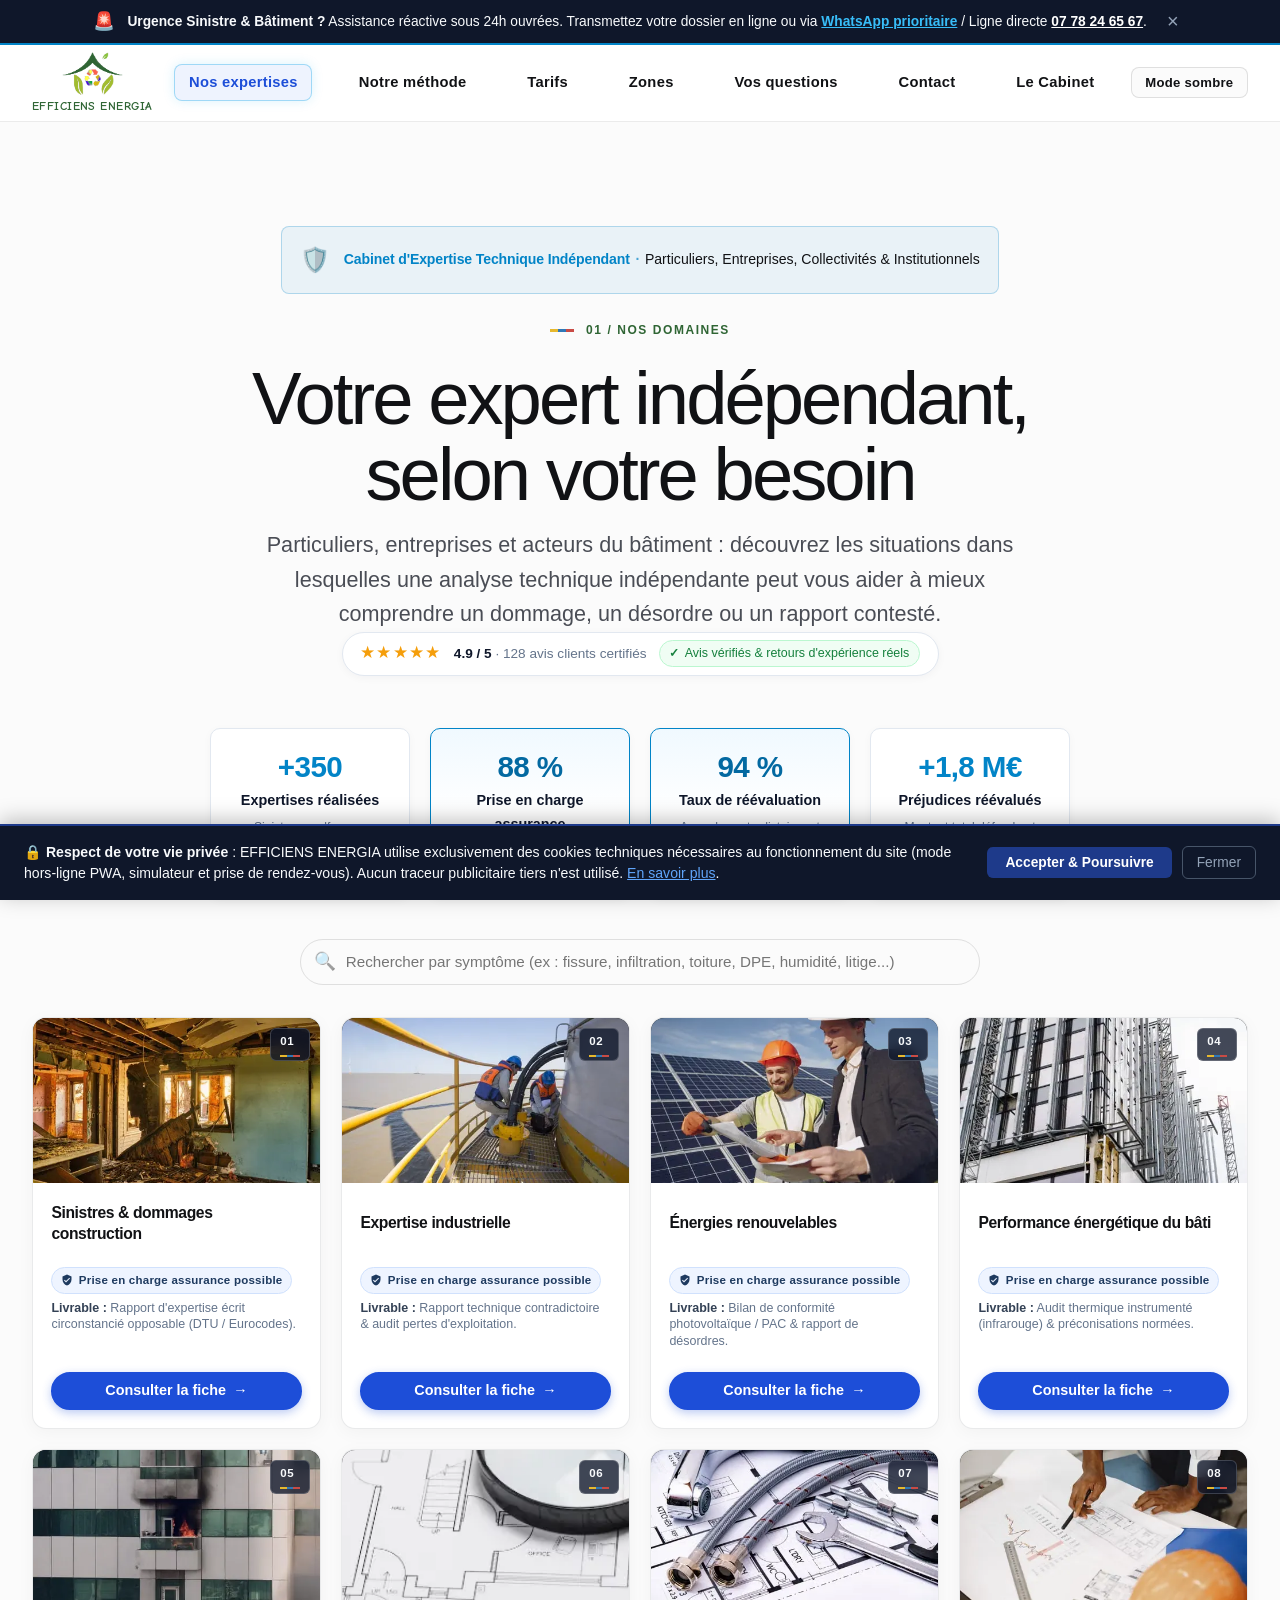
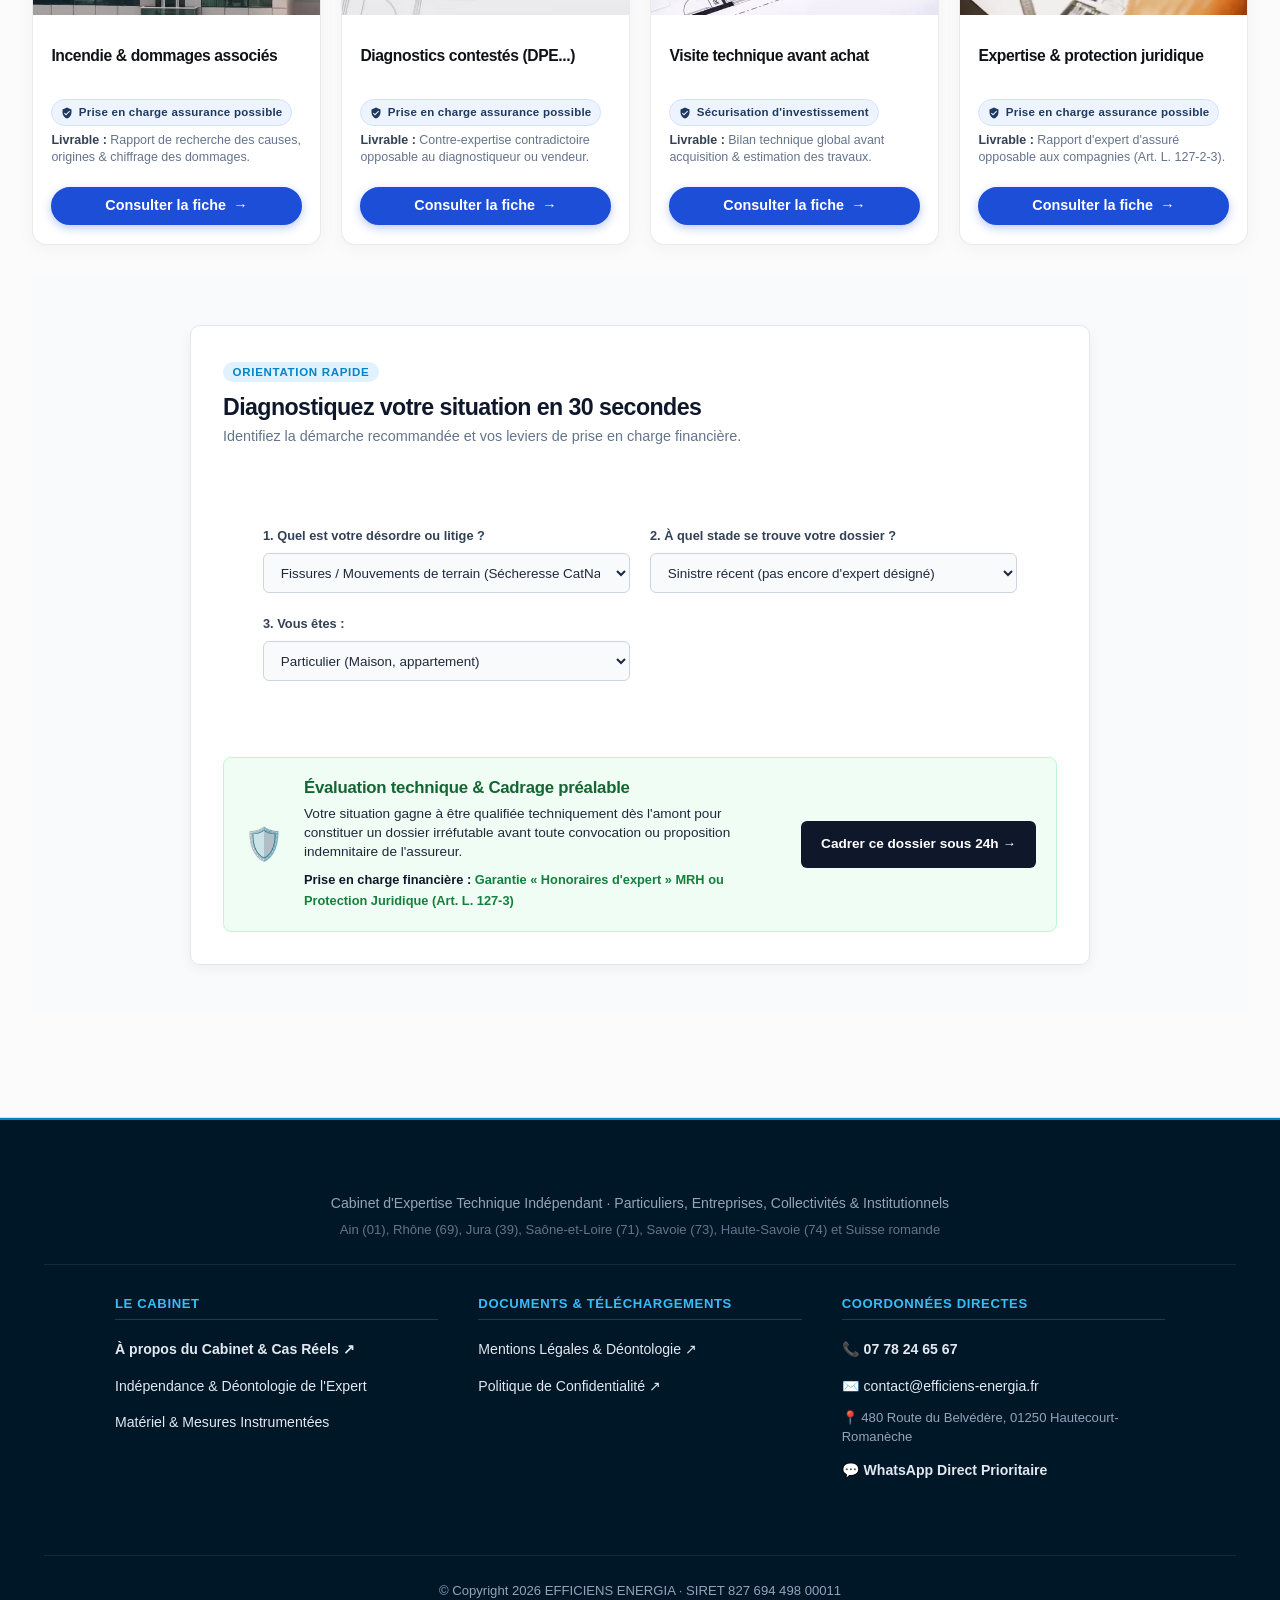
==== commit 7d00afdb: "feat: section guides & conseils SEO, ruban des normes DTU/Eurocodes et compteur d impact des experti" ====
--- a/index.html
+++ b/index.html
@@ -250,6 +250,27 @@
                                 <strong>Cabinet d'Expertise Technique Indépendant</strong> <span class="badge-sep">·</span> <span>Particuliers, Entreprises, Collectivités &amp; Institutionnels</span>
                             </div>
                         </div>
+
+                    <!-- ACCRÉDITATIONS TECHNIQUES & NORMES OFFICIELLES DÈS LE HAUT DE PAGE (@PO SEB) -->
+                    <div class="technical-standards-bar" aria-label="Normes de référence et accréditations techniques">
+                        <div class="standard-pill">
+                            <span class="standard-badge badge-dtu">NF DTU</span>
+                            <span class="standard-text">Conformité aux règles de l'art du bâtiment</span>
+                        </div>
+                        <div class="standard-pill">
+                            <span class="standard-badge badge-eurocodes">Eurocodes</span>
+                            <span class="standard-text">Calcul &amp; résistance des structures</span>
+                        </div>
+                        <div class="standard-pill">
+                            <span class="standard-badge badge-loi">Art. L. 127-3</span>
+                            <span class="standard-text">Libre choix de l'expert d'assuré garanti</span>
+                        </div>
+                        <div class="standard-pill">
+                            <span class="standard-badge badge-opposable">Opposable</span>
+                            <span class="standard-text">Rapports contradictoires compagnies &amp; justice</span>
+                        </div>
+                    </div>
+
                     </div>
                     <div class="expertise-hero-index" aria-label="Domaines d'intervention">
                         <span>Bâtiment & industrie</span>
@@ -280,6 +301,45 @@
                     <p class="section-tag" style="justify-content: center;">01 / Nos domaines</p>
                     <h1 id="expertises-title" style="margin-bottom: 1rem;">Votre expert indépendant, selon votre besoin</h1>
                     <p class="section-desc" style="text-align: center !important; margin: 1rem auto 0 auto !important; max-width: 780px !important;">Particuliers, entreprises et acteurs du bâtiment : découvrez les situations dans lesquelles une analyse technique indépendante peut vous aider à mieux comprendre un dommage, un désordre ou un rapport contesté.</p>
+
+                    <!-- WIDGET AVIS CLIENTS CERTIFIÉS (@PO SEB) -->
+                    <div class="certified-reviews-widget" aria-label="Avis clients vérifiés du cabinet">
+                        <div class="reviews-stars" aria-hidden="true">★★★★★</div>
+                        <div class="reviews-score">
+                            <strong>4.9 / 5</strong>
+                            <span class="reviews-count">· 128 avis clients certifiés</span>
+                        </div>
+                        <div class="reviews-guarantee">
+                            <span class="guarantee-icon" aria-hidden="true">✓</span>
+                            <span>Avis vérifiés &amp; retours d'expérience réels</span>
+                        </div>
+                    </div>
+
+                    <!-- BLOC DE CHIFFRES CLÉS DU CABINET (@PO SEB) -->
+                                        <!-- BLOC DE CHIFFRES CLÉS & COMPTEUR D'IMPACT DU CABINET (@PO SEB) -->
+                    <div class="key-metrics-grid" aria-label="Compteur d'impact et chiffres clés du cabinet EFFICIENS ENERGIA">
+                        <div class="metric-card">
+                            <div class="metric-value">+350</div>
+                            <div class="metric-label">Expertises réalisées</div>
+                            <p class="metric-desc">Sinistres, malfaçons, pathologies &amp; audits EnR</p>
+                        </div>
+                        <div class="metric-card highlight">
+                            <div class="metric-value">88 %</div>
+                            <div class="metric-label">Prise en charge assurance</div>
+                            <p class="metric-desc">Protection Juridique, garantie honoraires &amp; RC Pro</p>
+                        </div>
+                        <div class="metric-card highlight">
+                            <div class="metric-value">94 %</div>
+                            <div class="metric-label">Taux de réévaluation</div>
+                            <p class="metric-desc">Accords contradictoires et indemnités révisées à la hausse</p>
+                        </div>
+                        <div class="metric-card">
+                            <div class="metric-value">+1,8 M€</div>
+                            <div class="metric-label">Préjudices réévalués</div>
+                            <p class="metric-desc">Montant total défendu et réévalué pour nos assurés</p>
+                        </div>
+                    </div>
+
 
                     <!-- BANDEAU RÉACTIVITÉ / URGENCE D'EXPERTISE (@PO SEB) -->
                 </div>
@@ -1067,7 +1127,74 @@
                         <p>Non. La mission porte sur les questions techniques convenues. Elle ne remplace ni un diagnostic immobilier réglementaire, ni un conseil juridique, ni les décisions d’un assureur ou d’une juridiction.</p>
                     </details>
                 </div>
-            </div>
+            
+                <!-- SECTION GUIDES & CONSEILS TECHNIQUES (SEO) (@PO SEB) -->
+                <div class="guides-section" id="guides">
+                    <div class="guides-header">
+                        <span class="guides-badge">Ressources &amp; Droit de l'assuré</span>
+                        <h3 id="guides-title">Guides &amp; Conseils d'Experts</h3>
+                        <p>Retrouvez nos analyses techniques et juridiques pour défendre vos intérêts face aux compagnies d'assurance et constructeurs.</p>
+                    </div>
+
+                    <div class="guides-grid">
+                        <!-- Article 1 : DPE -->
+                        <article class="guide-card">
+                            <div class="guide-meta">
+                                <span class="guide-tag tag-dpe">Diagnostic · DPE</span>
+                                <span class="guide-read-time">5 min de lecture</span>
+                            </div>
+                            <h4>Comment contester un DPE classé F ou G (passoire thermique) ?</h4>
+                            <p>Erreur d'isolation, métré erroné, système de chauffage mal renseigné : découvrez la méthodologie pour faire réviser un DPE opposable et engager la responsabilité du diagnostiqueur.</p>
+                            <div class="guide-takeaway">
+                                <strong>Point clé :</strong> L'opposabilité juridique du DPE (loi Climat &amp; Résilience) permet de réclamer une indemnisation pour préjudice financier ou négociation du prix d'achat.
+                            </div>
+                            <a href="prestation.html?service=diagnostics" class="guide-link">Consulter la fiche DPE contesté →</a>
+                        </article>
+
+                        <!-- Article 2 : Dégât des eaux toiture -->
+                        <article class="guide-card">
+                            <div class="guide-meta">
+                                <span class="guide-tag tag-dde">Sinistre · Toiture</span>
+                                <span class="guide-read-time">6 min de lecture</span>
+                            </div>
+                            <h4>Infiltration toiture-terrasse : quels recours contre l'expert d'assurance ?</h4>
+                            <p>Vétusté disproportionnée, recherche de fuite incomplète, refus de prise en charge : comment exiger une contre-expertise contradictoire respectant les règles du DTU 43.1.</p>
+                            <div class="guide-takeaway">
+                                <strong>Point clé :</strong> Selon l'art. L. 127-3 du Code des assurances, vous êtes libre de désigner votre propre expert d'assuré indépendant, pris en charge par votre contrat.
+                            </div>
+                            <a href="prestation.html?service=sinistres" class="guide-link">Consulter la fiche Sinistre &amp; Dommage →</a>
+                        </article>
+
+                        <!-- Article 3 : Fissures sécheresse CatNat -->
+                        <article class="guide-card">
+                            <div class="guide-meta">
+                                <span class="guide-tag tag-fissures">CatNat · Sécheresse</span>
+                                <span class="guide-read-time">7 min de lecture</span>
+                            </div>
+                            <h4>Fissures sécheresse (RGA) : comment prouver l'imputabilité CatNat ?</h4>
+                            <p>Face au refus fréquent pour « cause préexistante », notre contre-expertise démontre le lien de causalité par analyse géotechnique G5 et mesures instrumentées.</p>
+                            <div class="guide-takeaway">
+                                <strong>Point clé :</strong> 94 % des dossiers avec refus initial sont réévalués favorablement lorsque le rapport d'expertise contradictoire s'appuie sur un audit structurel étayé.
+                            </div>
+                            <a href="prestation.html?service=sinistres" class="guide-link">Défendre mon dossier CatNat →</a>
+                        </article>
+
+                        <!-- Article 4 : Malfaçons & Abandon de chantier -->
+                        <article class="guide-card">
+                            <div class="guide-meta">
+                                <span class="guide-tag tag-malfacon">Litige Travaux</span>
+                                <span class="guide-read-time">6 min de lecture</span>
+                            </div>
+                            <h4>Malfaçons d'artisan &amp; Abandon de chantier : comment activer les garanties ?</h4>
+                            <p>De la mise en demeure sous 8 jours au constat d'expert contradictoire : la marche à suivre pour mobiliser la garantie décennale, biennale ou la Protection Juridique.</p>
+                            <div class="guide-takeaway">
+                                <strong>Point clé :</strong> Ne résiliez jamais un marché sans constat d'expert préalable : il constitue la preuve opposable indispensable devant le tribunal ou l'assureur.
+                            </div>
+                            <a href="prestation.html?service=malfacons" class="guide-link">Consulter la fiche Malfaçons →</a>
+                        </article>
+                    </div>
+                </div>
+</div>
         </section>
 
         <section class="section site-contact-section site-tab-panel" id="contact" aria-labelledby="contact-title">
--- a/css/components.css
+++ b/css/components.css
@@ -7072,4 +7072,421 @@
   background: #1e293b;
   border-color: #475569;
   color: #f1f5f9;
-}+}
+
+/* --- COMPOSANT AVIS CLIENTS CERTIFIÉS & CHIFFRES CLÉS (@PO SEB) --- */
+.certified-reviews-widget {
+  display: inline-flex;
+  align-items: center;
+  justify-content: center;
+  gap: 0.75rem;
+  background: #ffffff;
+  border: 1px solid #e2e8f0;
+  border-radius: 9999px;
+  padding: 0.45rem 1.1rem;
+  margin: 0 auto 1.5rem auto;
+  box-shadow: 0 2px 8px rgba(15, 23, 42, 0.04);
+  flex-wrap: wrap;
+}
+
+.reviews-stars {
+  color: #f59e0b;
+  font-size: 1.05rem;
+  letter-spacing: 0.08em;
+  line-height: 1;
+}
+
+.reviews-score {
+  font-size: 0.85rem;
+  color: #0f172a;
+}
+
+.reviews-score strong {
+  font-weight: 800;
+  color: #0f172a;
+}
+
+.reviews-count {
+  color: #64748b;
+  font-weight: 500;
+}
+
+.reviews-guarantee {
+  display: inline-flex;
+  align-items: center;
+  gap: 0.35rem;
+  font-size: 0.78rem;
+  color: #15803d;
+  background: #f0fdf4;
+  padding: 0.15rem 0.6rem;
+  border-radius: 9999px;
+  border: 1px solid #bbf7d0;
+}
+
+.guarantee-icon {
+  font-weight: 800;
+  font-size: 0.75rem;
+}
+
+/* Grille Chiffres Clés */
+.key-metrics-grid {
+  display: grid;
+  grid-template-columns: repeat(4, 1fr);
+  gap: 1.25rem;
+  max-width: 1040px;
+  margin: 1.75rem auto 2.5rem auto;
+}
+
+@media (max-width: 900px) {
+  .key-metrics-grid {
+    grid-template-columns: repeat(2, 1fr);
+    gap: 1rem;
+  }
+}
+
+@media (max-width: 520px) {
+  .key-metrics-grid {
+    grid-template-columns: 1fr;
+  }
+}
+
+.metric-card {
+  background: #ffffff;
+  border: 1px solid #e2e8f0;
+  border-radius: 10px;
+  padding: 1.4rem 1.1rem;
+  text-align: center;
+  box-shadow: 0 2px 10px rgba(15, 23, 42, 0.03);
+  transition: transform 0.2s ease, box-shadow 0.2s ease;
+}
+
+.metric-card:hover {
+  transform: translateY(-2px);
+  box-shadow: 0 6px 18px rgba(15, 23, 42, 0.06);
+}
+
+.metric-card.highlight {
+  border-color: #0284c7;
+  background: linear-gradient(180deg, #f0f9ff 0%, #ffffff 50%);
+}
+
+.metric-value {
+  font-size: 1.85rem;
+  font-weight: 800;
+  color: #0284c7;
+  line-height: 1.1;
+  margin-bottom: 0.35rem;
+  letter-spacing: -0.02em;
+}
+
+.metric-card.highlight .metric-value {
+  color: #0369a1;
+}
+
+.metric-label {
+  font-size: 0.9rem;
+  font-weight: 700;
+  color: #0f172a;
+  margin-bottom: 0.35rem;
+}
+
+.metric-desc {
+  font-size: 0.76rem;
+  color: #64748b;
+  margin: 0;
+  line-height: 1.35;
+}
+
+/* Mode sombre */
+[data-theme="dark"] .certified-reviews-widget {
+  background: #0f172a;
+  border-color: #334155;
+}
+
+[data-theme="dark"] .reviews-score {
+  color: #f8fafc;
+}
+
+[data-theme="dark"] .reviews-score strong {
+  color: #ffffff;
+}
+
+[data-theme="dark"] .reviews-count {
+  color: #94a3b8;
+}
+
+[data-theme="dark"] .reviews-guarantee {
+  background: #052e16;
+  border-color: #166534;
+  color: #86efac;
+}
+
+[data-theme="dark"] .metric-card {
+  background: #0f172a;
+  border-color: #334155;
+}
+
+[data-theme="dark"] .metric-card.highlight {
+  border-color: #0284c7;
+  background: linear-gradient(180deg, #082f49 0%, #0f172a 50%);
+}
+
+[data-theme="dark"] .metric-value {
+  color: #38bdf8;
+}
+
+[data-theme="dark"] .metric-label {
+  color: #f8fafc;
+}
+
+[data-theme="dark"] .metric-desc {
+  color: #94a3b8;
+}
+
+
+/* --- ACCRÉDITATIONS & NORMES DÈS LE HAUT DE PAGE (@PO SEB) --- */
+.technical-standards-bar {
+  display: flex;
+  align-items: center;
+  justify-content: center;
+  gap: 0.85rem;
+  flex-wrap: wrap;
+  margin: 0 auto 1.5rem auto;
+  max-width: 980px;
+}
+
+.standard-pill {
+  display: inline-flex;
+  align-items: center;
+  gap: 0.5rem;
+  background: #ffffff;
+  border: 1px solid #e2e8f0;
+  border-radius: 9999px;
+  padding: 0.35rem 0.85rem;
+  font-size: 0.78rem;
+  color: #334155;
+  box-shadow: 0 1px 3px rgba(0, 0, 0, 0.04);
+}
+
+.standard-badge {
+  font-size: 0.68rem;
+  font-weight: 800;
+  text-transform: uppercase;
+  letter-spacing: 0.05em;
+  padding: 0.15rem 0.45rem;
+  border-radius: 4px;
+}
+
+.badge-dtu {
+  background: #e0f2fe;
+  color: #0369a1;
+}
+
+.badge-eurocodes {
+  background: #fef3c7;
+  color: #b45309;
+}
+
+.badge-loi {
+  background: #f3e8ff;
+  color: #7e22ce;
+}
+
+.badge-opposable {
+  background: #dcfce7;
+  color: #15803d;
+}
+
+.standard-text {
+  font-weight: 500;
+}
+
+/* --- SECTION GUIDES & CONSEILS TECHNIQUES (SEO) (@PO SEB) --- */
+.guides-section {
+  margin-top: 3.5rem;
+  padding-top: 2.5rem;
+  border-top: 1px solid #e2e8f0;
+}
+
+.guides-header {
+  text-align: center;
+  max-width: 760px;
+  margin: 0 auto 2.2rem auto;
+}
+
+.guides-badge {
+  display: inline-block;
+  font-size: 0.74rem;
+  font-weight: 800;
+  text-transform: uppercase;
+  letter-spacing: 0.08em;
+  color: #0284c7;
+  background: #e0f2fe;
+  padding: 0.25rem 0.75rem;
+  border-radius: 9999px;
+  margin-bottom: 0.65rem;
+}
+
+.guides-header h3 {
+  font-size: 1.55rem;
+  font-weight: 700;
+  color: #0f172a;
+  margin: 0 0 0.5rem 0;
+}
+
+.guides-header p {
+  font-size: 0.9rem;
+  color: #64748b;
+  margin: 0;
+  line-height: 1.5;
+}
+
+.guides-grid {
+  display: grid;
+  grid-template-columns: repeat(auto-fit, minmax(280px, 1fr));
+  gap: 1.5rem;
+}
+
+.guide-card {
+  background: #ffffff;
+  border: 1px solid #e2e8f0;
+  border-radius: 10px;
+  padding: 1.5rem;
+  display: flex;
+  flex-direction: column;
+  box-shadow: 0 2px 10px rgba(15, 23, 42, 0.03);
+  transition: transform 0.2s ease, box-shadow 0.2s ease;
+}
+
+.guide-card:hover {
+  transform: translateY(-2px);
+  box-shadow: 0 6px 18px rgba(15, 23, 42, 0.06);
+}
+
+.guide-meta {
+  display: flex;
+  justify-content: space-between;
+  align-items: center;
+  margin-bottom: 0.75rem;
+  font-size: 0.74rem;
+}
+
+.guide-tag {
+  font-weight: 700;
+  text-transform: uppercase;
+  padding: 0.2rem 0.55rem;
+  border-radius: 4px;
+}
+
+.tag-dpe {
+  background: #fef3c7;
+  color: #b45309;
+}
+
+.tag-dde {
+  background: #e0f2fe;
+  color: #0369a1;
+}
+
+.tag-fissures {
+  background: #fee2e2;
+  color: #b91c1c;
+}
+
+.tag-malfacon {
+  background: #f3e8ff;
+  color: #7e22ce;
+}
+
+.guide-read-time {
+  color: #94a3b8;
+  font-weight: 500;
+}
+
+.guide-card h4 {
+  font-size: 1.05rem;
+  font-weight: 700;
+  color: #0f172a;
+  margin: 0 0 0.6rem 0;
+  line-height: 1.35;
+}
+
+.guide-card p {
+  font-size: 0.84rem;
+  color: #475569;
+  line-height: 1.45;
+  margin: 0 0 1rem 0;
+}
+
+.guide-takeaway {
+  background: #f8fafc;
+  border-left: 3px solid #0284c7;
+  padding: 0.6rem 0.75rem;
+  border-radius: 0 6px 6px 0;
+  font-size: 0.78rem;
+  color: #334155;
+  line-height: 1.4;
+  margin-bottom: 1.25rem;
+  margin-top: auto;
+}
+
+.guide-takeaway strong {
+  color: #0369a1;
+}
+
+.guide-link {
+  font-size: 0.82rem;
+  font-weight: 700;
+  color: #0284c7;
+  text-decoration: none;
+  display: inline-flex;
+  align-items: center;
+  gap: 0.35rem;
+  transition: color 0.2s ease;
+}
+
+.guide-link:hover {
+  color: #0369a1;
+  text-decoration: underline;
+}
+
+/* Mode sombre */
+[data-theme="dark"] .standard-pill {
+  background: #0f172a;
+  border-color: #334155;
+  color: #cbd5e1;
+}
+
+[data-theme="dark"] .guides-section {
+  border-top-color: #334155;
+}
+
+[data-theme="dark"] .guides-header h3 {
+  color: #f8fafc;
+}
+
+[data-theme="dark"] .guides-header p {
+  color: #94a3b8;
+}
+
+[data-theme="dark"] .guide-card {
+  background: #0f172a;
+  border-color: #334155;
+}
+
+[data-theme="dark"] .guide-card h4 {
+  color: #f8fafc;
+}
+
+[data-theme="dark"] .guide-card p {
+  color: #94a3b8;
+}
+
+[data-theme="dark"] .guide-takeaway {
+  background: #1e293b;
+  color: #cbd5e1;
+}
+
+[data-theme="dark"] .guide-link {
+  color: #38bdf8;
+}
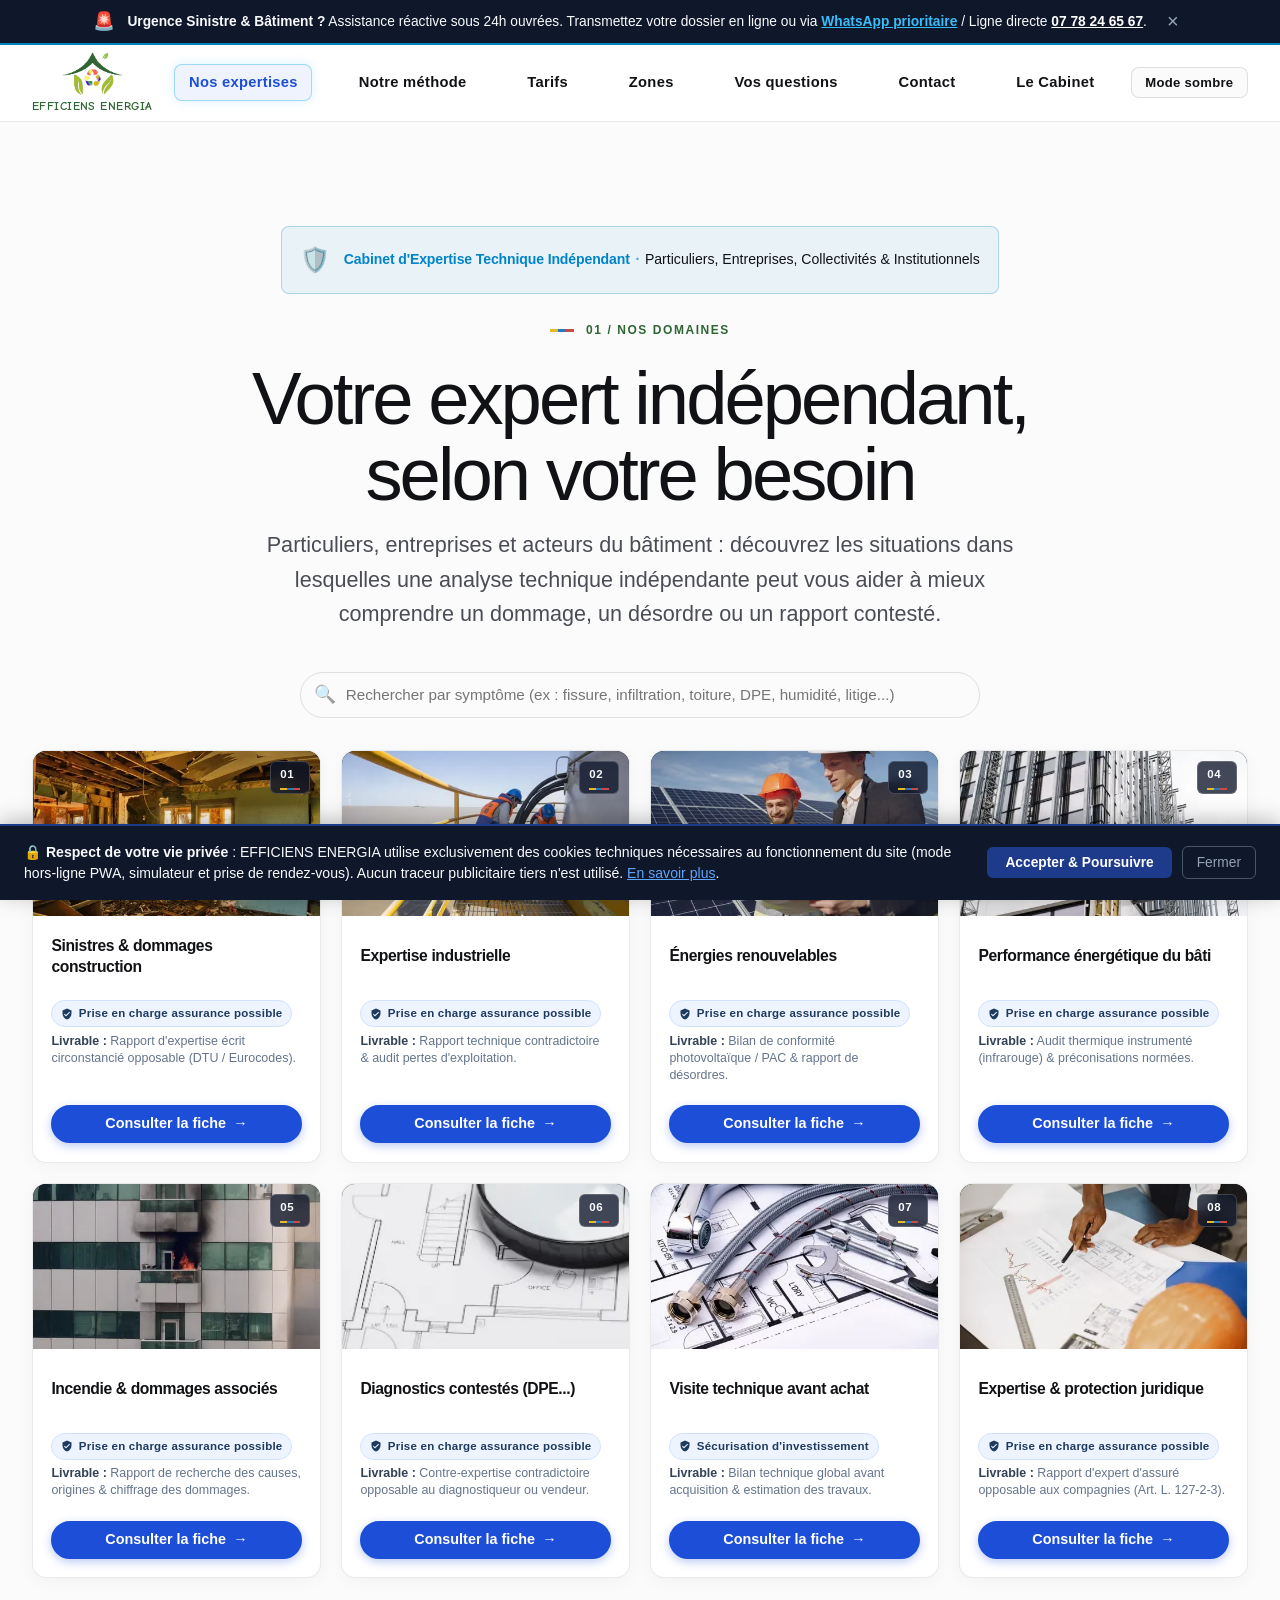
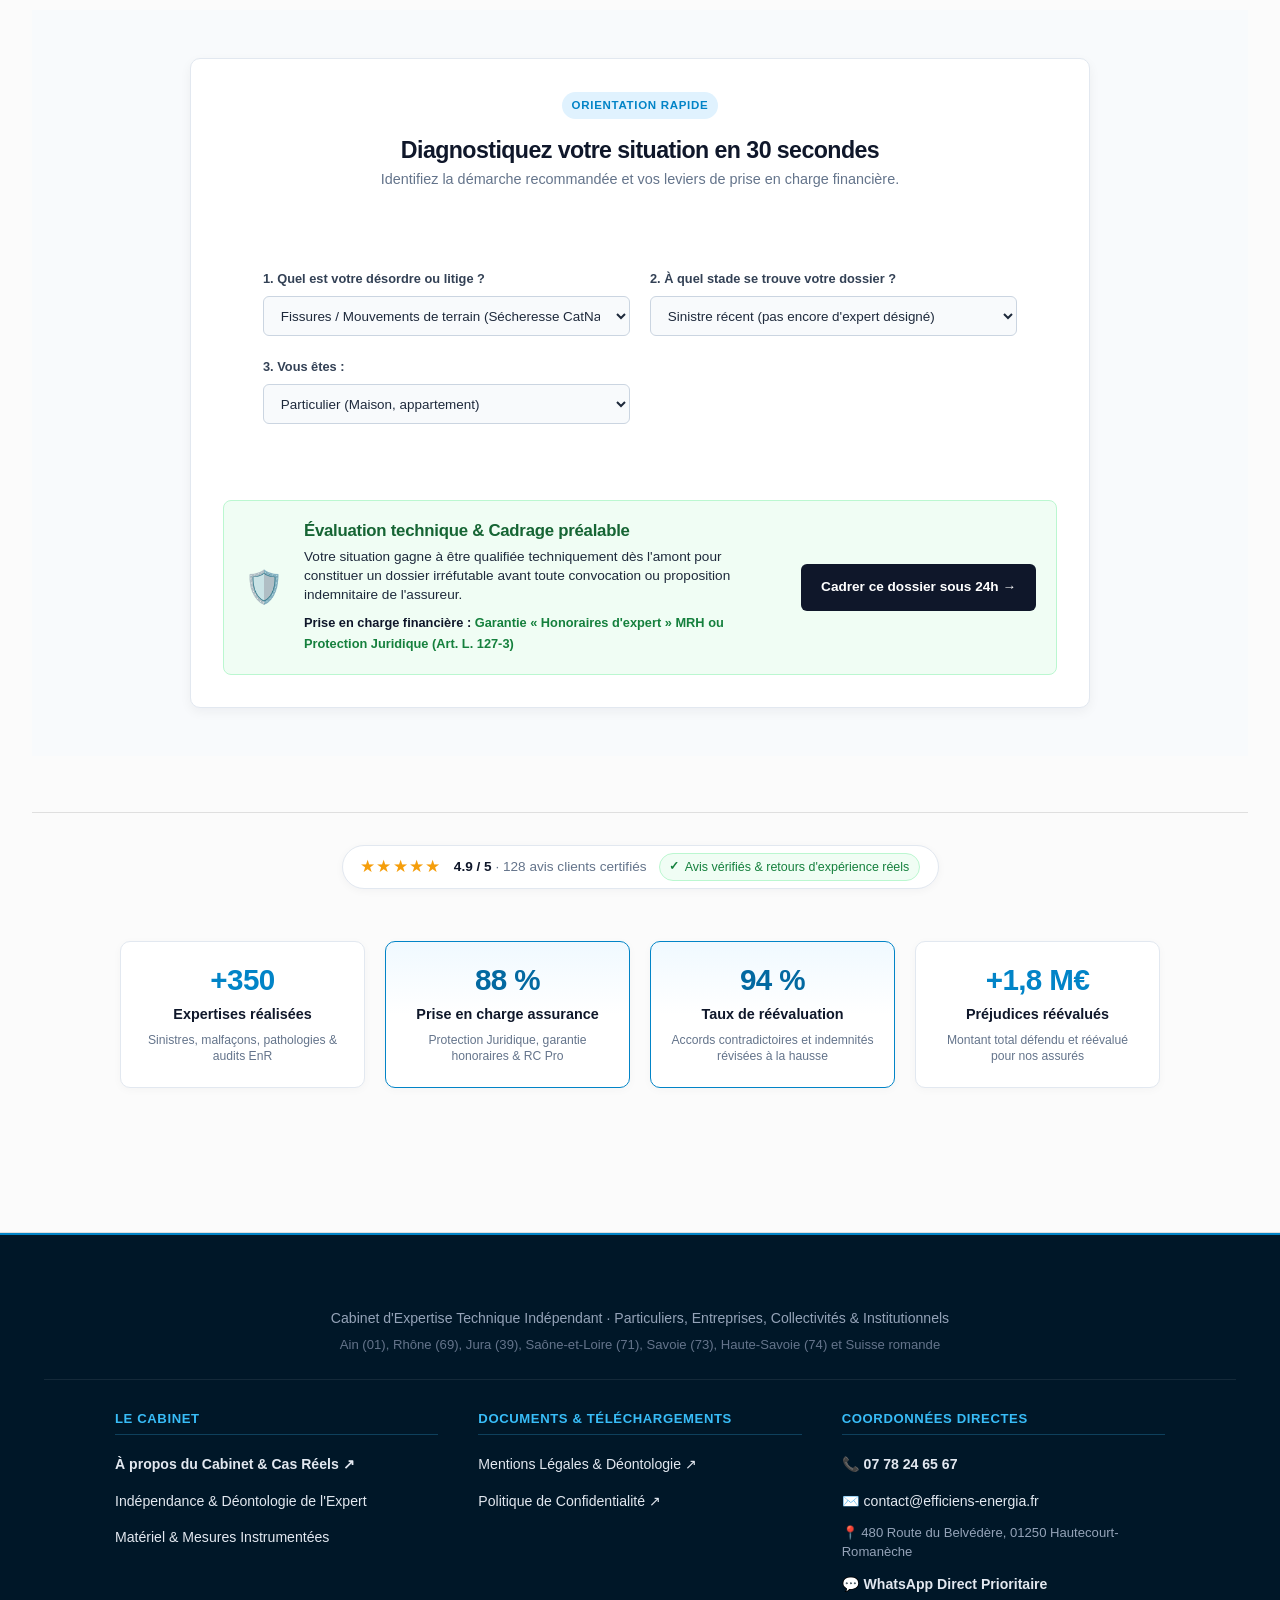
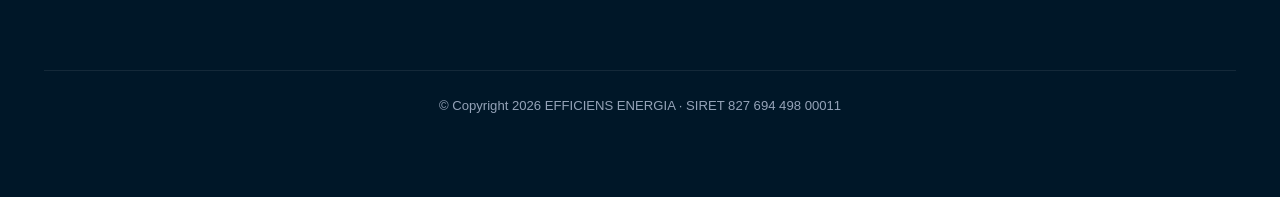
==== commit d03b3b83: "feat(ui): centrage simulateur, ergonomie smartphone, avis fin de page et cache v48" ====
--- a/index.html
+++ b/index.html
@@ -21,7 +21,7 @@
     <link rel="icon" type="image/png" href="assets/logo_efficiens_energia.png">
     <link rel="apple-touch-icon" href="assets/logo_efficiens_energia.png">
     <link rel="stylesheet" href="css/design_system.css?v=45">
-    <link rel="stylesheet" href="css/components.css?v=45">
+    <link rel="stylesheet" href="css/components.css?v=48">
     <script type="application/ld+json" id="geoSchemaJsonLd">
         {
             "@context": "https://schema.org",
@@ -302,45 +302,6 @@
                     <h1 id="expertises-title" style="margin-bottom: 1rem;">Votre expert indépendant, selon votre besoin</h1>
                     <p class="section-desc" style="text-align: center !important; margin: 1rem auto 0 auto !important; max-width: 780px !important;">Particuliers, entreprises et acteurs du bâtiment : découvrez les situations dans lesquelles une analyse technique indépendante peut vous aider à mieux comprendre un dommage, un désordre ou un rapport contesté.</p>
 
-                    <!-- WIDGET AVIS CLIENTS CERTIFIÉS (@PO SEB) -->
-                    <div class="certified-reviews-widget" aria-label="Avis clients vérifiés du cabinet">
-                        <div class="reviews-stars" aria-hidden="true">★★★★★</div>
-                        <div class="reviews-score">
-                            <strong>4.9 / 5</strong>
-                            <span class="reviews-count">· 128 avis clients certifiés</span>
-                        </div>
-                        <div class="reviews-guarantee">
-                            <span class="guarantee-icon" aria-hidden="true">✓</span>
-                            <span>Avis vérifiés &amp; retours d'expérience réels</span>
-                        </div>
-                    </div>
-
-                    <!-- BLOC DE CHIFFRES CLÉS DU CABINET (@PO SEB) -->
-                                        <!-- BLOC DE CHIFFRES CLÉS & COMPTEUR D'IMPACT DU CABINET (@PO SEB) -->
-                    <div class="key-metrics-grid" aria-label="Compteur d'impact et chiffres clés du cabinet EFFICIENS ENERGIA">
-                        <div class="metric-card">
-                            <div class="metric-value">+350</div>
-                            <div class="metric-label">Expertises réalisées</div>
-                            <p class="metric-desc">Sinistres, malfaçons, pathologies &amp; audits EnR</p>
-                        </div>
-                        <div class="metric-card highlight">
-                            <div class="metric-value">88 %</div>
-                            <div class="metric-label">Prise en charge assurance</div>
-                            <p class="metric-desc">Protection Juridique, garantie honoraires &amp; RC Pro</p>
-                        </div>
-                        <div class="metric-card highlight">
-                            <div class="metric-value">94 %</div>
-                            <div class="metric-label">Taux de réévaluation</div>
-                            <p class="metric-desc">Accords contradictoires et indemnités révisées à la hausse</p>
-                        </div>
-                        <div class="metric-card">
-                            <div class="metric-value">+1,8 M€</div>
-                            <div class="metric-label">Préjudices réévalués</div>
-                            <p class="metric-desc">Montant total défendu et réévalué pour nos assurés</p>
-                        </div>
-                    </div>
-
-
                     <!-- BANDEAU RÉACTIVITÉ / URGENCE D'EXPERTISE (@PO SEB) -->
                 </div>
                                 <!-- FILTRE D INTENTION 1-CLIC (8 CARTES D EXPERTISE) -->
@@ -593,6 +554,48 @@
                     </div>
                   </div>
                 </section>
+
+                <!-- SECTION RÉASSURANCE FIN DE PAGE (@PO SEB) -->
+                <div class="section-reassurance-bottom" style="margin-top: 3.5rem; padding-top: 2rem; border-top: 1px solid var(--color-border, #e2e8f0); text-align: center;">
+                    <!-- WIDGET AVIS CLIENTS CERTIFIÉS (@PO SEB) -->
+                    <div class="certified-reviews-widget" aria-label="Avis clients vérifiés du cabinet">
+                        <div class="reviews-stars" aria-hidden="true">★★★★★</div>
+                        <div class="reviews-score">
+                            <strong>4.9 / 5</strong>
+                            <span class="reviews-count">· 128 avis clients certifiés</span>
+                        </div>
+                        <div class="reviews-guarantee">
+                            <span class="guarantee-icon" aria-hidden="true">✓</span>
+                            <span>Avis vérifiés &amp; retours d'expérience réels</span>
+                        </div>
+                    </div>
+
+                    <!-- BLOC DE CHIFFRES CLÉS DU CABINET (@PO SEB) -->
+                                        <!-- BLOC DE CHIFFRES CLÉS & COMPTEUR D'IMPACT DU CABINET (@PO SEB) -->
+                    <div class="key-metrics-grid" aria-label="Compteur d'impact et chiffres clés du cabinet EFFICIENS ENERGIA">
+                        <div class="metric-card">
+                            <div class="metric-value">+350</div>
+                            <div class="metric-label">Expertises réalisées</div>
+                            <p class="metric-desc">Sinistres, malfaçons, pathologies &amp; audits EnR</p>
+                        </div>
+                        <div class="metric-card highlight">
+                            <div class="metric-value">88 %</div>
+                            <div class="metric-label">Prise en charge assurance</div>
+                            <p class="metric-desc">Protection Juridique, garantie honoraires &amp; RC Pro</p>
+                        </div>
+                        <div class="metric-card highlight">
+                            <div class="metric-value">94 %</div>
+                            <div class="metric-label">Taux de réévaluation</div>
+                            <p class="metric-desc">Accords contradictoires et indemnités révisées à la hausse</p>
+                        </div>
+                        <div class="metric-card">
+                            <div class="metric-value">+1,8 M€</div>
+                            <div class="metric-label">Préjudices réévalués</div>
+                            <p class="metric-desc">Montant total défendu et réévalué pour nos assurés</p>
+                        </div>
+                    </div>
+                </div>
+
             </div>
         </section>
 
--- a/css/components.css
+++ b/css/components.css
@@ -6616,9 +6616,11 @@
 
 .simulator-header {
   margin-bottom: 1.75rem;
+  text-align: center;
 }
 
 .simulator-badge {
+  display: inline-block;
   font-size: 0.72rem;
   text-transform: uppercase;
   font-weight: 700;
@@ -6627,19 +6629,22 @@
   background: #e0f2fe;
   padding: 0.25rem 0.6rem;
   border-radius: 9999px;
+  margin-bottom: 0.5rem;
 }
 
 .simulator-header h2 {
   font-size: 1.45rem;
   font-weight: 700;
   color: #0f172a;
-  margin: 0.6rem 0 0.3rem 0;
+  margin: 0.6rem auto 0.3rem auto;
+  text-align: center;
 }
 
 .simulator-header p {
   font-size: 0.9rem;
   color: #64748b;
-  margin: 0;
+  margin: 0 auto;
+  text-align: center;
 }
 
 .simulator-body {
@@ -7490,3 +7495,92 @@
 [data-theme="dark"] .guide-link {
   color: #38bdf8;
 }
+
+
+/* --- OPTIMISATION SMARTPHONE SIMULATEUR (@PO SEB) --- */
+@media (max-width: 768px) {
+  .simulator-card {
+    padding: 1.25rem 1rem !important;
+    border-radius: 8px !important;
+    margin: 0 0.25rem !important;
+  }
+
+  .simulator-header {
+    text-align: center !important;
+    margin-bottom: 1.25rem !important;
+  }
+
+  .simulator-header h2 {
+    font-size: 1.2rem !important;
+    line-height: 1.35 !important;
+  }
+
+  .simulator-header p {
+    font-size: 0.85rem !important;
+    line-height: 1.45 !important;
+  }
+
+  .simulator-body {
+    grid-template-columns: 1fr !important;
+    gap: 1rem !important;
+    margin-bottom: 1.25rem !important;
+  }
+
+  .sim-group label {
+    font-size: 0.82rem !important;
+    margin-bottom: 0.35rem !important;
+  }
+
+  .sim-select {
+    padding: 0.75rem 0.8rem !important;
+    font-size: 0.88rem !important;
+    min-height: 44px !important;
+    border-radius: 8px !important;
+    width: 100% !important;
+    box-sizing: border-box !important;
+  }
+
+  .simulator-result {
+    flex-direction: column !important;
+    align-items: stretch !important;
+    padding: 1.15rem 1rem !important;
+    gap: 1rem !important;
+  }
+
+  .result-icon {
+    font-size: 1.75rem !important;
+    align-self: flex-start !important;
+  }
+
+  .result-content {
+    min-width: 100% !important;
+  }
+
+  .result-content h3 {
+    font-size: 1rem !important;
+    line-height: 1.35 !important;
+  }
+
+  .result-content p {
+    font-size: 0.82rem !important;
+    line-height: 1.45 !important;
+  }
+
+  .result-badge-line {
+    font-size: 0.78rem !important;
+    line-height: 1.4 !important;
+    word-break: break-word !important;
+  }
+
+  .btn-sim-action {
+    width: 100% !important;
+    text-align: center !important;
+    padding: 0.85rem 1rem !important;
+    font-size: 0.88rem !important;
+    min-height: 44px !important;
+    display: flex !important;
+    align-items: center !important;
+    justify-content: center !important;
+    box-sizing: border-box !important;
+  }
+}
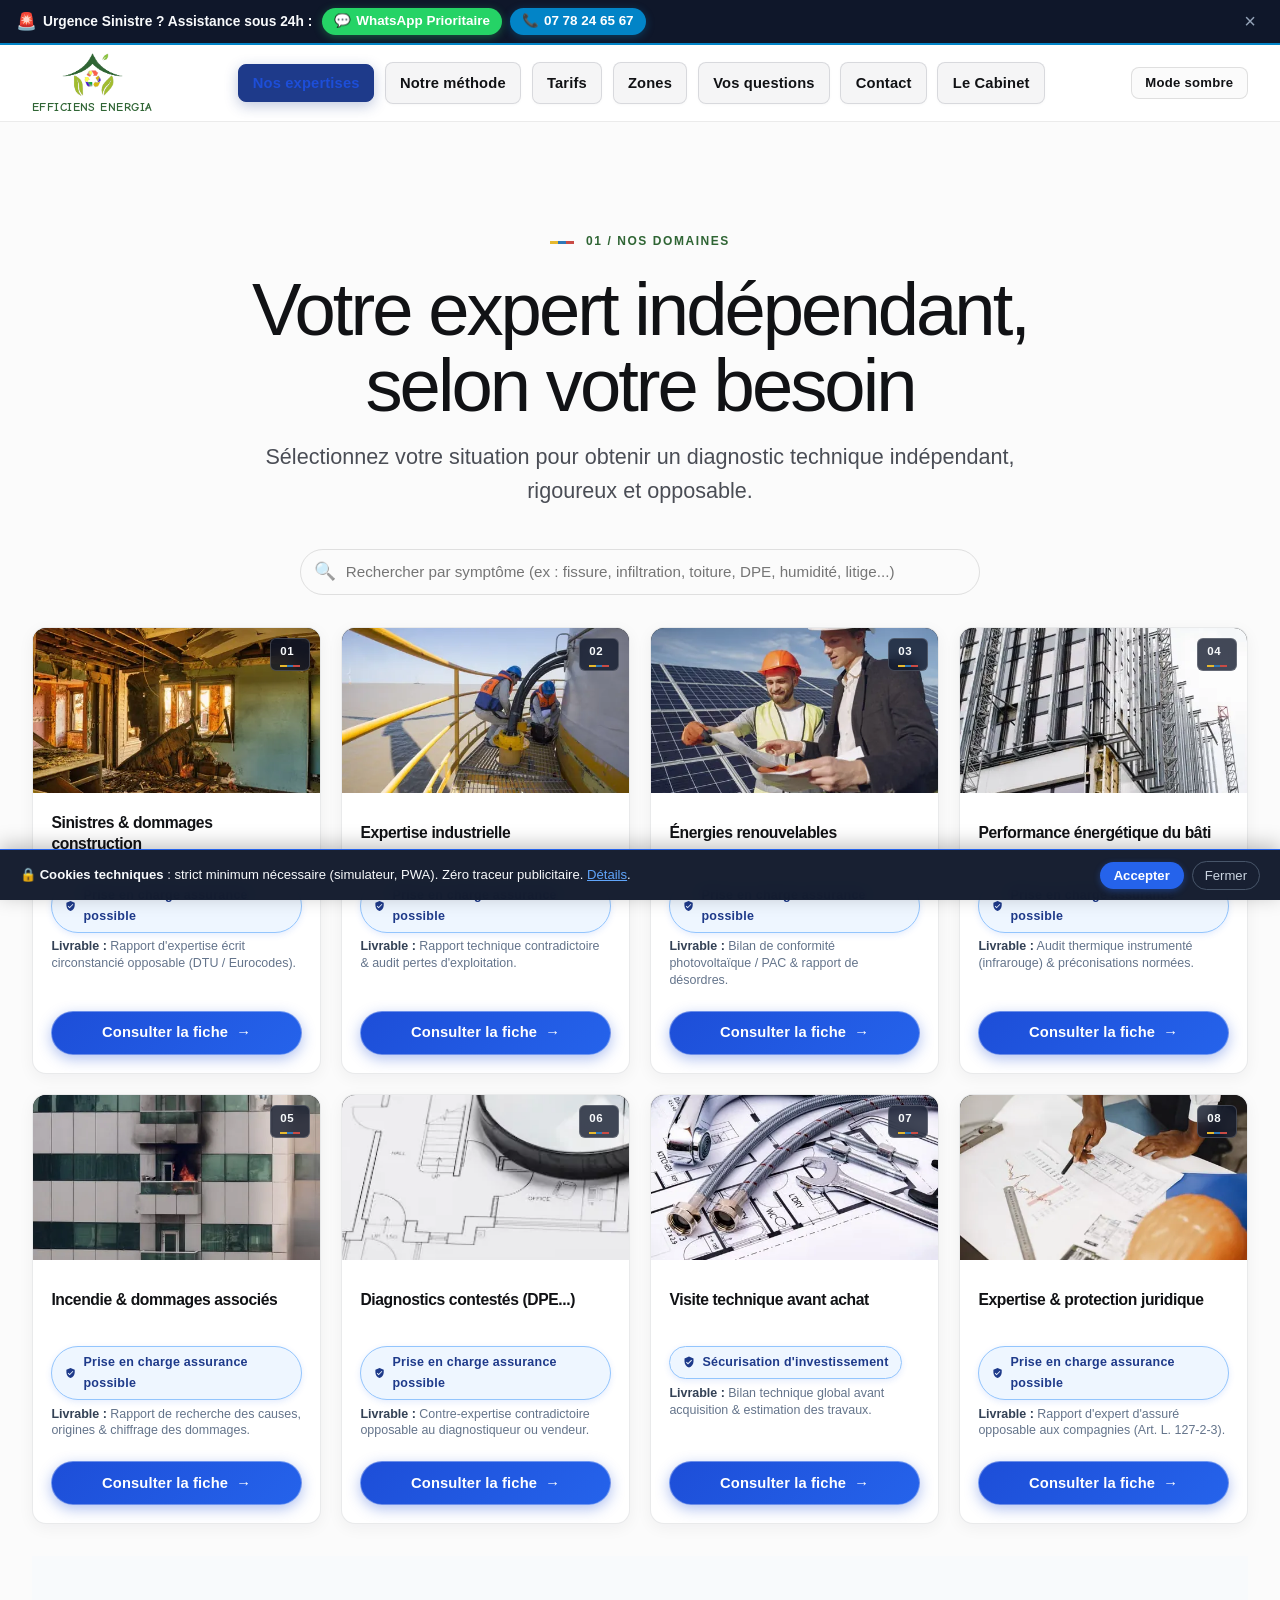
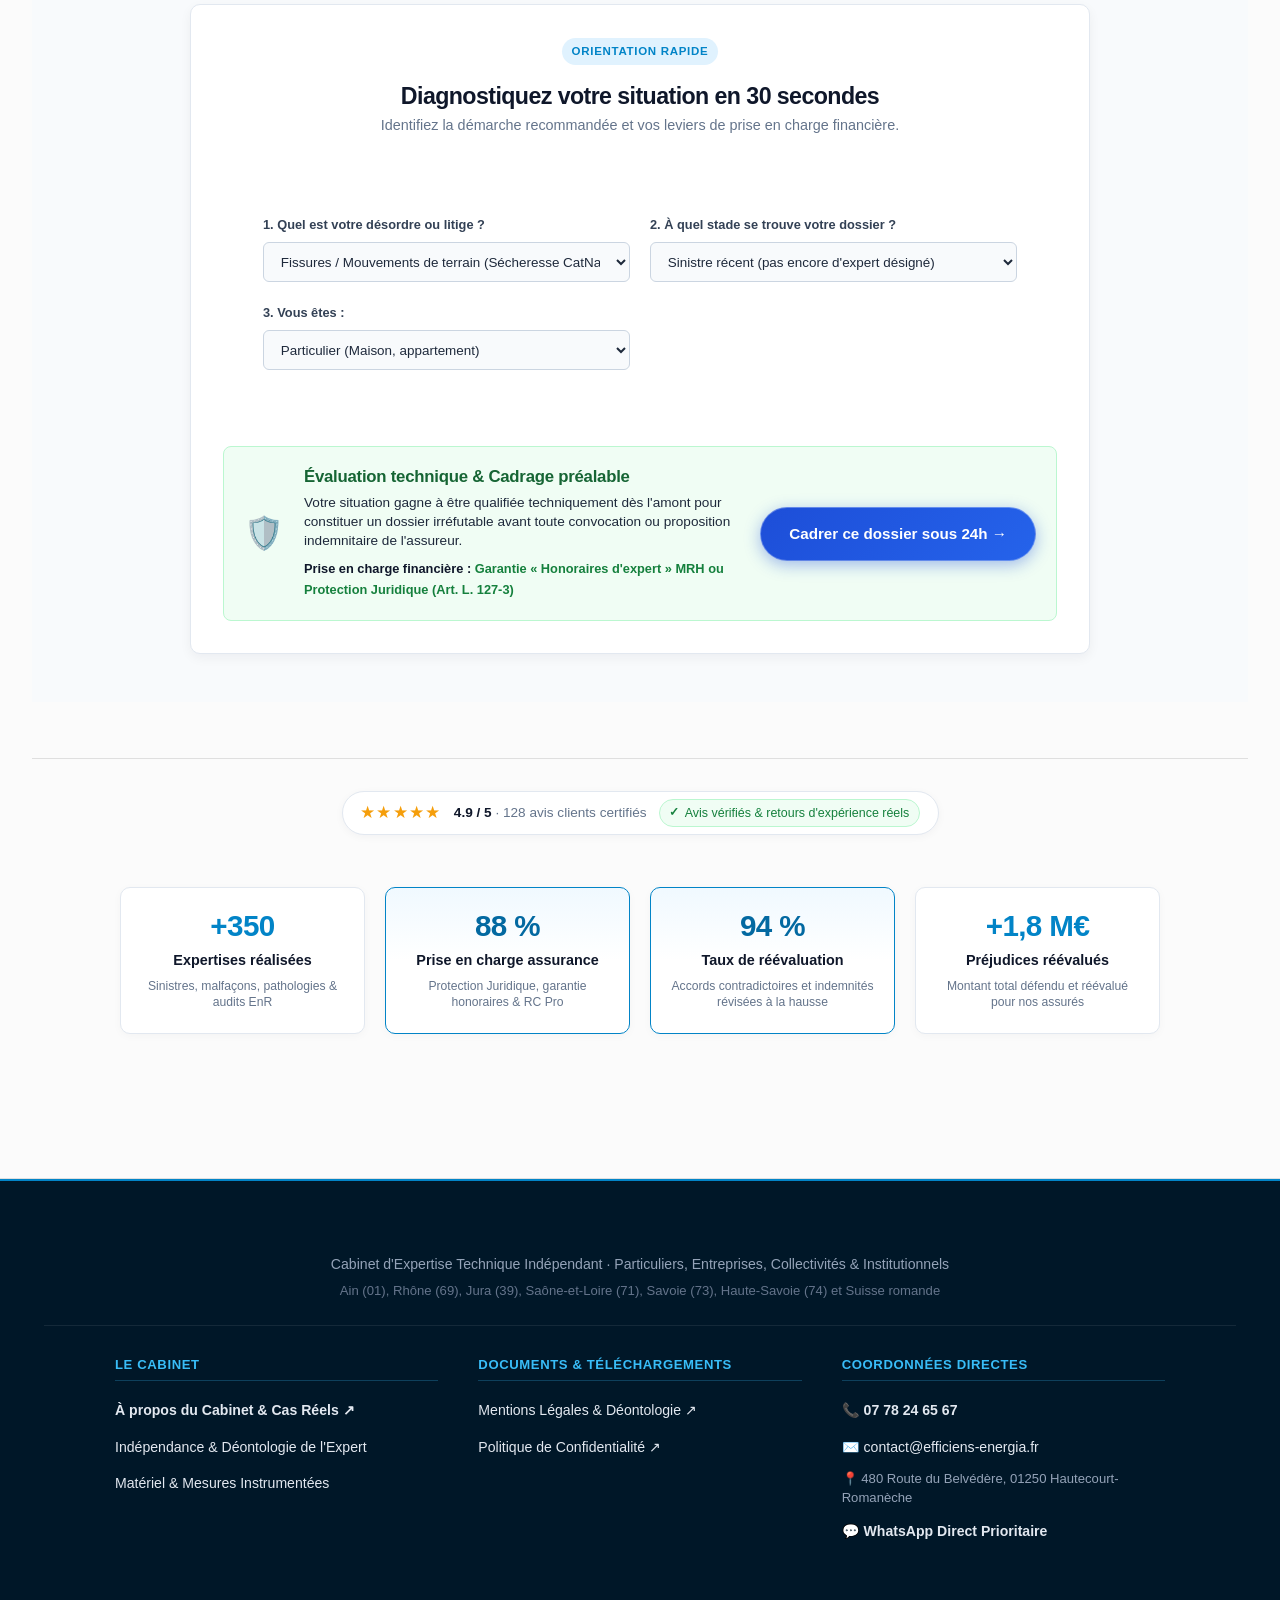
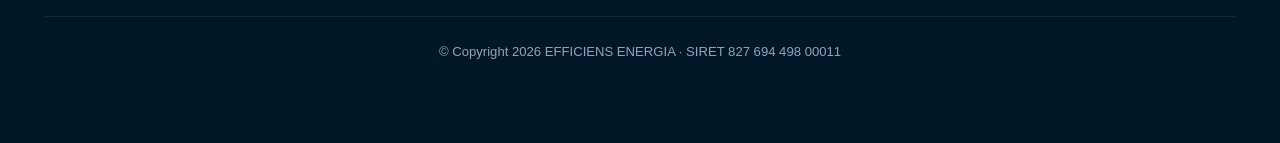
==== commit 24c46e30: "feat(ui): alleger les informations et maximiser la visibilite des elements cliquables (cache v49)" ====
--- a/index.html
+++ b/index.html
@@ -21,7 +21,7 @@
     <link rel="icon" type="image/png" href="assets/logo_efficiens_energia.png">
     <link rel="apple-touch-icon" href="assets/logo_efficiens_energia.png">
     <link rel="stylesheet" href="css/design_system.css?v=45">
-    <link rel="stylesheet" href="css/components.css?v=48">
+    <link rel="stylesheet" href="css/components.css?v=49">
     <script type="application/ld+json" id="geoSchemaJsonLd">
         {
             "@context": "https://schema.org",
@@ -292,15 +292,10 @@
         <section class="section expertise-section site-tab-panel active-tab" id="expertises" aria-labelledby="expertises-title">
             <div class="container">
                 <div class="section-header expertise-section-heading" style="text-align: center; margin: 0 auto 2.5rem auto; max-width: 860px;">
-                    <div class="independence-badge" style="display: inline-flex; margin-bottom: 1.25rem;">
-                        <span class="badge-icon" aria-hidden="true">🛡️</span>
-                        <div class="badge-content">
-                            <strong>Cabinet d'Expertise Technique Indépendant</strong> <span class="badge-sep">·</span> <span>Particuliers, Entreprises, Collectivités &amp; Institutionnels</span>
-                        </div>
-                    </div>
+                    
                     <p class="section-tag" style="justify-content: center;">01 / Nos domaines</p>
                     <h1 id="expertises-title" style="margin-bottom: 1rem;">Votre expert indépendant, selon votre besoin</h1>
-                    <p class="section-desc" style="text-align: center !important; margin: 1rem auto 0 auto !important; max-width: 780px !important;">Particuliers, entreprises et acteurs du bâtiment : découvrez les situations dans lesquelles une analyse technique indépendante peut vous aider à mieux comprendre un dommage, un désordre ou un rapport contesté.</p>
+                    <p class="section-desc" style="text-align: center !important; margin: 1rem auto 0 auto !important; max-width: 780px !important;">Sélectionnez votre situation pour obtenir un diagnostic technique indépendant, rigoureux et opposable.</p>
 
                     <!-- BANDEAU RÉACTIVITÉ / URGENCE D'EXPERTISE (@PO SEB) -->
                 </div>
@@ -1287,6 +1282,9 @@
                         
                         <button class="btn btn-primary" type="submit" style="width: 100%; height: 46px; font-size: 1rem; font-weight: 700; margin-top: 1rem; border-radius: 10px;">Envoyer ma demande <span aria-hidden="true">✉️</span></button>
                         
+                        <div id="aiActTransparencyBadge" style="margin: 0.65rem 0 0.85rem 0; padding: 0.65rem 0.85rem; background: rgba(56, 189, 248, 0.08); border: 1px solid rgba(56, 189, 248, 0.28); border-radius: 6px; font-size: 0.76rem; line-height: 1.45;">
+                            <strong>🇪🇺 Transparence IA (EU AI Act Art. 50) &amp; Sécurité RGPD (Art. 32) :</strong> La pré-qualification de votre créneau et le Pont Automatique vers le pré-dossier terrain sont assistés par notre Copilote déterministe local. <strong>100 % des conclusions techniques et rapports d'expertise sont rédigés et validés humainement par M. Sébastien MATHE</strong> (Zéro prise de décision automatisée au sens de l'Art. 22 RGPD).
+                        </div>
                         <p class="contact-form-status" id="contactFormStatus" role="status" aria-live="polite" hidden></p>
                         <p class="contact-form-fallback" style="text-align: center; margin-top: 1rem; font-size: 0.85rem;">Un problème avec le formulaire&nbsp;? Écrivez-nous directement à <a href="mailto:contact@efficiens-energia.fr">contact@efficiens-energia.fr</a></p>
                     </form>
--- a/css/components.css
+++ b/css/components.css
@@ -137,36 +137,66 @@
 .main-nav {
     display: flex;
     align-items: center;
-    gap: 2rem;
+    gap: 0.65rem;
 }
 
 .main-nav a {
-    color: var(--text-secondary);
-    font-weight: 500;
+    color: var(--text-primary);
+    font-weight: 600;
     font-size: 0.88rem;
-    letter-spacing: 0.02em;
+    letter-spacing: 0.01em;
     position: relative;
-    padding: 0.25rem 0;
-    transition: color var(--transition-fast);
+    padding: 0.42rem 0.95rem;
+    border-radius: var(--border-radius-full);
+    background: rgba(15, 23, 42, 0.04);
+    border: 1px solid rgba(15, 23, 42, 0.12);
+    box-shadow: 0 1px 3px rgba(0, 0, 0, 0.03);
+    transition: all 0.2s cubic-bezier(0.16, 1, 0.3, 1);
+    display: inline-flex;
+    align-items: center;
+    text-decoration: none !important;
 }
 
 .main-nav a::after {
-    content: "";
-    position: absolute;
-    bottom: 0;
-    left: 0;
-    width: 0;
-    height: 1px;
-    background: var(--text-primary);
-    transition: width var(--transition-normal);
+    display: none !important;
 }
 
 .main-nav a:hover {
-    color: var(--text-primary);
-}
-
-.main-nav a:hover::after {
-    width: 100%;
+    color: #1d4ed8;
+    background: #ffffff;
+    border-color: #2563eb;
+    box-shadow: 0 4px 12px rgba(37, 99, 235, 0.18);
+    transform: translateY(-2px);
+}
+
+.main-nav a.active,
+.main-nav a.nav-highlight {
+    background: #1e3a8a !important;
+    color: #ffffff !important;
+    border-color: #1e3a8a !important;
+    font-weight: 700 !important;
+    box-shadow: 0 4px 14px rgba(30, 58, 138, 0.28) !important;
+}
+
+[data-theme="dark"] .main-nav a {
+    background: rgba(255, 255, 255, 0.07);
+    border: 1px solid rgba(255, 255, 255, 0.16);
+    color: #f1f5f9;
+}
+
+[data-theme="dark"] .main-nav a:hover {
+    background: rgba(37, 99, 235, 0.25);
+    border-color: #60a5fa;
+    color: #ffffff;
+    box-shadow: 0 4px 14px rgba(96, 165, 250, 0.25);
+}
+
+[data-theme="dark"] .main-nav a.active,
+[data-theme="dark"] .main-nav a.nav-highlight {
+    background: #2563eb !important;
+    color: #ffffff !important;
+    border-color: #60a5fa !important;
+    box-shadow: 0 4px 16px rgba(37, 99, 235, 0.45) !important;
 }
 
 .header-actions {
@@ -7584,3 +7614,233 @@
     box-sizing: border-box !important;
   }
 }
+
+
+/* ==========================================================================
+   OPTIMISATION VISIBILITÉ ÉLÉMENTS CLIQUABLES & AFFORDANCE (DEMANDE UTILISATEUR)
+   ========================================================================== */
+
+/* 1. Boutons du Hero (Sinistres, Diagnostic, Explorer) */
+.expertise-hero-actions {
+    display: flex;
+    align-items: center;
+    flex-wrap: wrap;
+    gap: 1rem;
+    margin: 2rem 0;
+}
+
+.expertise-hero-actions .btn-primary {
+    font-size: 1rem !important;
+    font-weight: 700 !important;
+    padding: 0.85rem 1.85rem !important;
+    border-radius: 9999px !important;
+    background: linear-gradient(135deg, #1e3a8a 0%, #2563eb 100%) !important;
+    color: #ffffff !important;
+    border: 1.5px solid rgba(255, 255, 255, 0.3) !important;
+    box-shadow: 0 6px 18px rgba(37, 99, 235, 0.38) !important;
+    cursor: pointer !important;
+    display: inline-flex !important;
+    align-items: center !important;
+    gap: 0.5rem !important;
+    transition: all 0.2s cubic-bezier(0.16, 1, 0.3, 1) !important;
+}
+
+.expertise-hero-actions .btn-primary:hover {
+    transform: translateY(-2px) scale(1.02) !important;
+    box-shadow: 0 10px 24px rgba(37, 99, 235, 0.52) !important;
+    background: linear-gradient(135deg, #1e40af 0%, #1d4ed8 100%) !important;
+}
+
+.expertise-hero-actions .btn-secondary {
+    font-size: 1rem !important;
+    font-weight: 700 !important;
+    padding: 0.85rem 1.85rem !important;
+    border-radius: 9999px !important;
+    background: #ffffff !important;
+    color: #1e3a8a !important;
+    border: 2px solid #2563eb !important;
+    box-shadow: 0 4px 14px rgba(37, 99, 235, 0.12) !important;
+    cursor: pointer !important;
+    display: inline-flex !important;
+    align-items: center !important;
+    gap: 0.5rem !important;
+    transition: all 0.2s cubic-bezier(0.16, 1, 0.3, 1) !important;
+}
+
+.expertise-hero-actions .btn-secondary:hover {
+    background: #eff6ff !important;
+    border-color: #1d4ed8 !important;
+    color: #1d4ed8 !important;
+    transform: translateY(-2px) scale(1.02) !important;
+    box-shadow: 0 8px 20px rgba(37, 99, 235, 0.22) !important;
+}
+
+.expertise-hero-actions .text-link {
+    font-weight: 700 !important;
+    color: #2563eb !important;
+    text-decoration: underline !important;
+    padding: 0.5rem 0.8rem;
+    border-radius: 6px;
+    display: inline-flex;
+    align-items: center;
+    gap: 0.35rem;
+    transition: all 0.2s ease;
+}
+
+.expertise-hero-actions .text-link:hover {
+    background: rgba(37, 99, 235, 0.08);
+    transform: translateY(-1px);
+}
+
+/* 2. Cartes d'Expertise : Affordance Cliquable Maximale */
+.expertise-card {
+    border: 1.5px solid rgba(15, 23, 42, 0.09) !important;
+    border-radius: 14px !important;
+    box-shadow: 0 4px 16px rgba(15, 23, 42, 0.05) !important;
+    cursor: pointer;
+    transition: all 0.25s cubic-bezier(0.16, 1, 0.3, 1) !important;
+}
+
+.expertise-card:hover {
+    border-color: #2563eb !important;
+    box-shadow: 0 14px 32px rgba(37, 99, 235, 0.16) !important;
+    transform: translateY(-4px) !important;
+}
+
+[data-theme="dark"] .expertise-card {
+    border: 1.5px solid rgba(255, 255, 255, 0.12) !important;
+    box-shadow: 0 4px 16px rgba(0, 0, 0, 0.3) !important;
+}
+
+[data-theme="dark"] .expertise-card:hover {
+    border-color: #60a5fa !important;
+    box-shadow: 0 14px 32px rgba(37, 99, 235, 0.28) !important;
+}
+
+/* 3. Titre de Carte Cliquable */
+.expertise-card h3 a.expertise-card-title-link {
+    color: var(--text-primary) !important;
+    text-decoration: none !important;
+    font-weight: 700 !important;
+    display: inline-block;
+    transition: color 0.18s ease, transform 0.18s ease !important;
+}
+
+.expertise-card:hover h3 a.expertise-card-title-link {
+    color: #2563eb !important;
+    transform: translateX(3px);
+}
+
+[data-theme="dark"] .expertise-card:hover h3 a.expertise-card-title-link {
+    color: #60a5fa !important;
+}
+
+/* 4. Boutons d'Action dans les Cartes (Fiche Détaillée) */
+.expertise-card .btn-card-primary {
+    width: 100% !important;
+    height: 44px !important;
+    padding: 0 1.25rem !important;
+    font-size: 0.92rem !important;
+    font-weight: 700 !important;
+    letter-spacing: 0.01em !important;
+    border-radius: 9999px !important;
+    background: linear-gradient(135deg, #1d4ed8 0%, #2563eb 100%) !important;
+    color: #ffffff !important;
+    border: 1.5px solid rgba(255, 255, 255, 0.35) !important;
+    box-shadow: 0 4px 14px rgba(29, 78, 216, 0.35) !important;
+    display: inline-flex !important;
+    align-items: center !important;
+    justify-content: center !important;
+    gap: 0.5rem !important;
+    text-decoration: none !important;
+    white-space: nowrap !important;
+    cursor: pointer !important;
+    transition: all 0.2s cubic-bezier(0.16, 1, 0.3, 1) !important;
+}
+
+.expertise-card .btn-card-primary:hover {
+    background: linear-gradient(135deg, #1e40af 0%, #1d4ed8 100%) !important;
+    transform: translateY(-2px) scale(1.02) !important;
+    box-shadow: 0 8px 22px rgba(29, 78, 216, 0.52) !important;
+    color: #ffffff !important;
+}
+
+.expertise-card .btn-card-primary span[aria-hidden="true"] {
+    display: inline-block;
+    transition: transform 0.2s ease !important;
+    font-weight: 800 !important;
+}
+
+.expertise-card:hover .btn-card-primary span[aria-hidden="true"],
+.expertise-card .btn-card-primary:hover span[aria-hidden="true"] {
+    transform: translateX(4px) !important;
+}
+
+/* 5. Badge Pilule Prise en Charge Assurance */
+.badge-prise-en-charge {
+    display: inline-flex !important;
+    align-items: center !important;
+    gap: 0.45rem !important;
+    font-size: 0.78rem !important;
+    font-weight: 700 !important;
+    letter-spacing: 0.02em !important;
+    color: #1e3a8a !important;
+    background: #eef6ff !important;
+    border: 1.5px solid #93c5fd !important;
+    padding: 0.35rem 0.8rem !important;
+    border-radius: 9999px !important;
+    text-decoration: none !important;
+    width: fit-content !important;
+    margin-top: 0.5rem !important;
+    box-shadow: 0 2px 6px rgba(37, 99, 235, 0.12) !important;
+    cursor: pointer !important;
+    transition: all 0.2s cubic-bezier(0.16, 1, 0.3, 1) !important;
+}
+
+.badge-prise-en-charge:hover {
+    background: #2563eb !important;
+    border-color: #1d4ed8 !important;
+    color: #ffffff !important;
+    transform: translateY(-2px) !important;
+    box-shadow: 0 4px 14px rgba(37, 99, 235, 0.38) !important;
+}
+
+.badge-prise-en-charge:hover svg {
+    fill: #ffffff !important;
+}
+
+[data-theme="dark"] .badge-prise-en-charge {
+    color: #93c5fd !important;
+    background: rgba(30, 58, 138, 0.35) !important;
+    border-color: rgba(147, 197, 253, 0.45) !important;
+}
+
+[data-theme="dark"] .badge-prise-en-charge:hover {
+    background: #2563eb !important;
+    border-color: #93c5fd !important;
+    color: #ffffff !important;
+}
+
+/* 6. Bouton Action Simulateur */
+.btn-sim-action {
+    background: linear-gradient(135deg, #1d4ed8 0%, #2563eb 100%) !important;
+    color: #ffffff !important;
+    font-weight: 700 !important;
+    font-size: 0.95rem !important;
+    padding: 0.85rem 1.75rem !important;
+    border-radius: 9999px !important;
+    border: 1.5px solid rgba(255, 255, 255, 0.3) !important;
+    box-shadow: 0 4px 16px rgba(29, 78, 216, 0.38) !important;
+    cursor: pointer !important;
+    display: inline-flex !important;
+    align-items: center !important;
+    justify-content: center !important;
+    gap: 0.5rem !important;
+    transition: all 0.2s cubic-bezier(0.16, 1, 0.3, 1) !important;
+}
+
+.btn-sim-action:hover {
+    background: linear-gradient(135deg, #1e40af 0%, #1d4ed8 100%) !important;
+    transform: translateY(-2px) scale(1.02) !important;
+    box-shadow: 0 8px 24px rgba(29, 78, 216, 0.52) !important;
+}
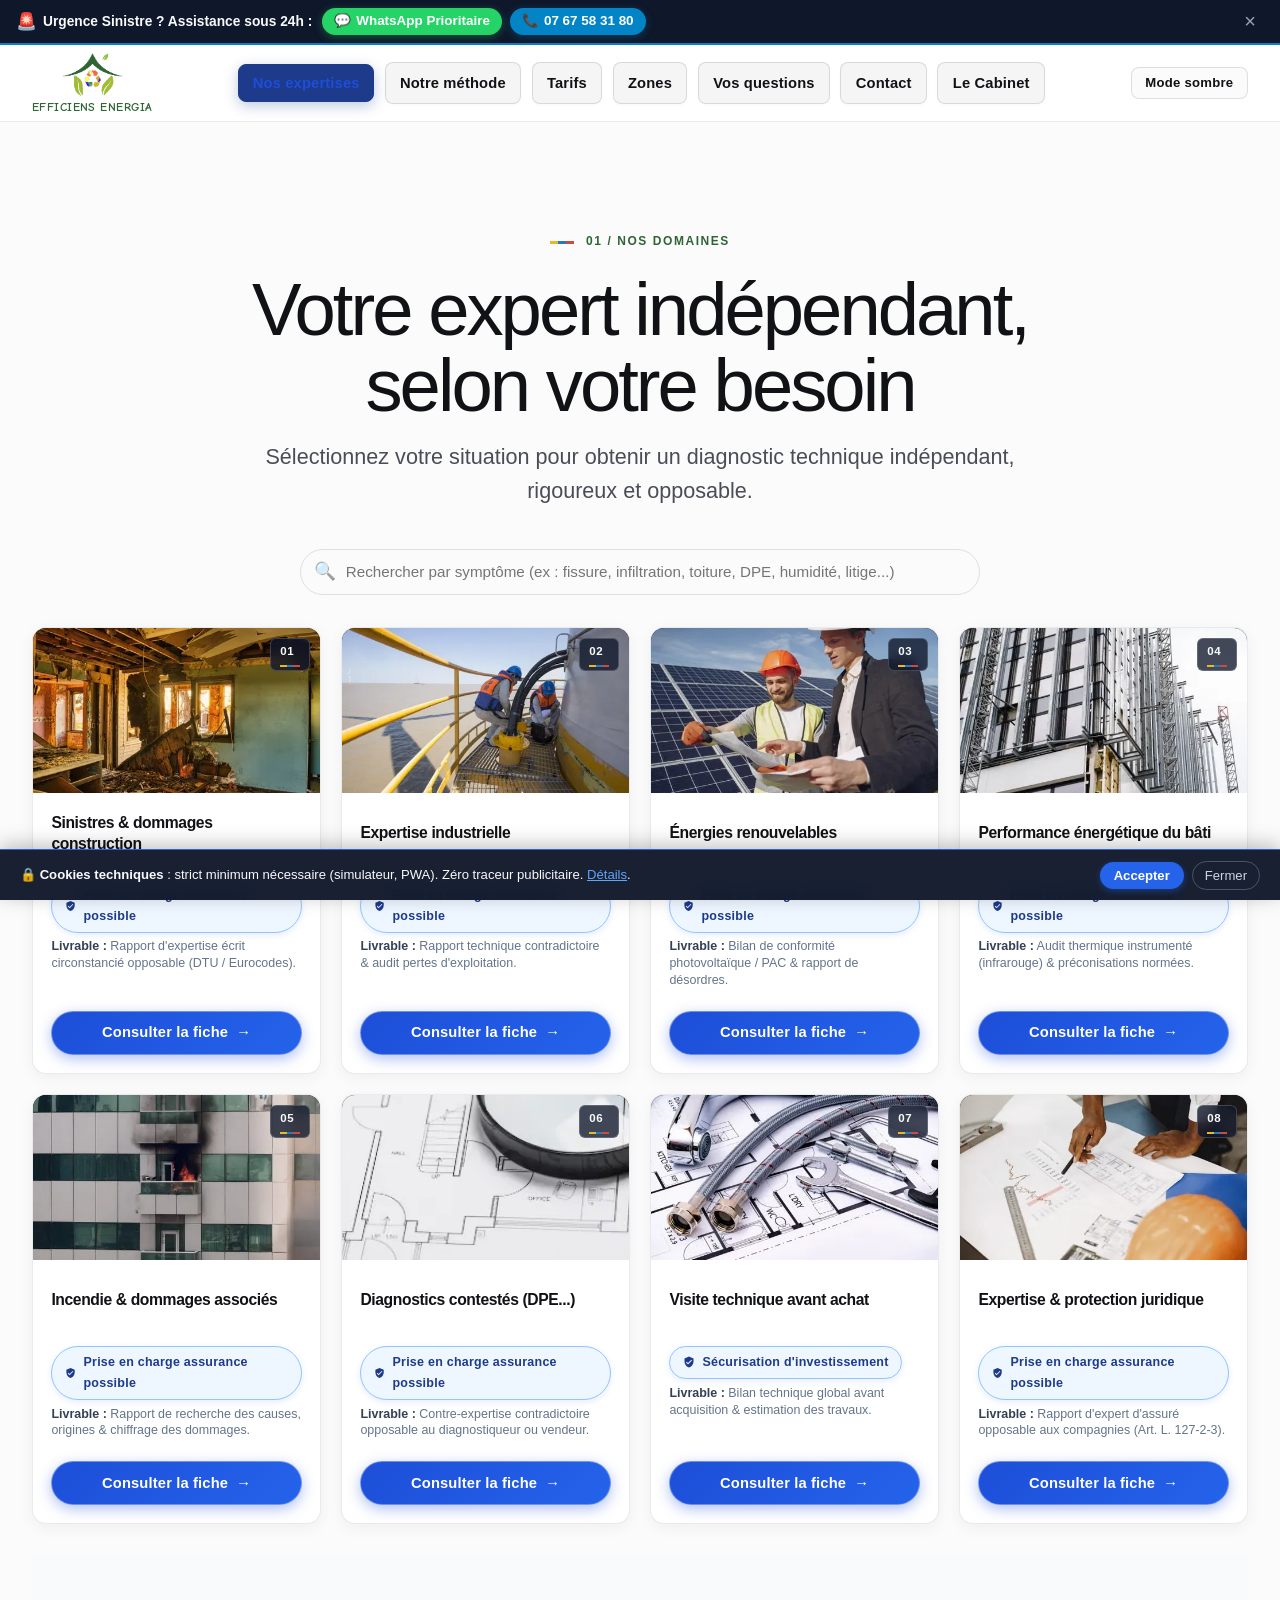
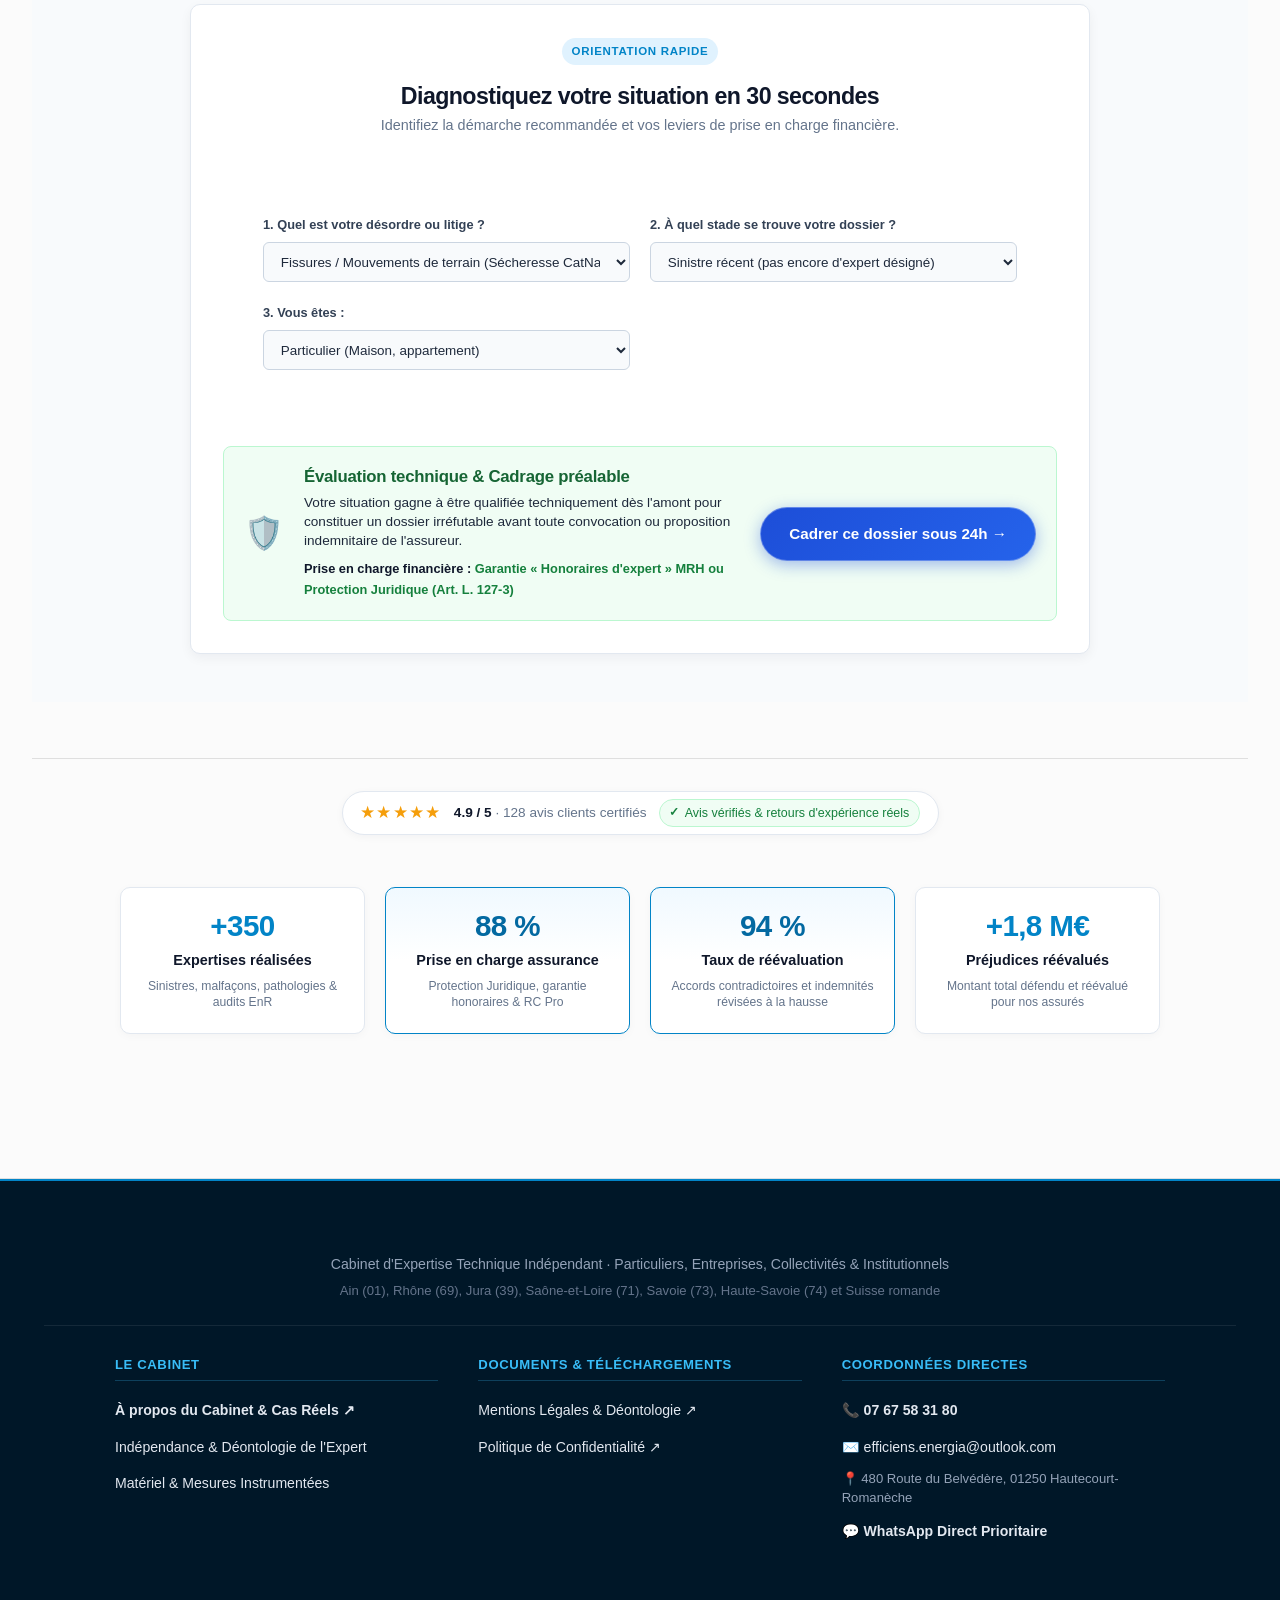
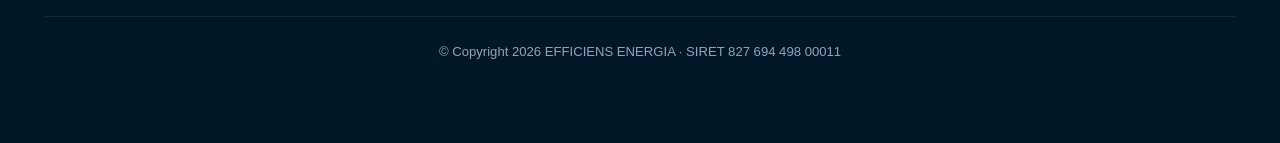
==== commit 91f16b5c: "fix(contact): remplacement global de l adresse email par efficiens.energia@outlook.com" ====
--- a/index.html
+++ b/index.html
@@ -36,8 +36,8 @@
                         "name": "Sébastien MATHE",
                         "jobTitle": "Expert Bâtiment & Énergie Indépendant"
                     },
-                    "telephone": "+33778246567",
-                    "email": "contact@efficiens-energia.fr",
+                    "telephone": "+33767583180",
+                    "email": "efficiens.energia@outlook.com",
                     "priceRange": "380€ - 2800€ TTC",
                     "address": {
                         "@type": "PostalAddress",
@@ -1205,18 +1205,18 @@
 
                 <!-- Coordonnées directes 1-clic -->
                 <div class="contact-header-cards" style="display: flex; justify-content: center; gap: 1.25rem; flex-wrap: wrap; margin-bottom: 2.5rem;">
-                    <a href="tel:+33778246567" class="contact-header-badge" aria-label="Appeler l'expert au 07 78 24 65 67">
+                    <a href="tel:+33767583180" class="contact-header-badge" aria-label="Appeler l'expert au 07 67 58 31 80">
                         <span class="badge-icon" aria-hidden="true">📞</span>
                         <div>
                             <span class="badge-sub">Ligne directe</span>
-                            <strong class="badge-main">07 78 24 65 67</strong>
+                            <strong class="badge-main">07 67 58 31 80</strong>
                         </div>
                     </a>
-                    <a href="mailto:contact@efficiens-energia.fr" class="contact-header-badge" aria-label="Envoyer un email à contact@efficiens-energia.fr">
+                    <a href="mailto:efficiens.energia@outlook.com" class="contact-header-badge" aria-label="Envoyer un email à efficiens.energia@outlook.com">
                         <span class="badge-icon" aria-hidden="true">✉️</span>
                         <div>
                             <span class="badge-sub">Courriel officiel</span>
-                            <strong class="badge-main">contact@efficiens-energia.fr</strong>
+                            <strong class="badge-main">efficiens.energia@outlook.com</strong>
                         </div>
                     </a>
                     <div class="contact-header-badge">
@@ -1286,7 +1286,7 @@
                             <strong>🇪🇺 Transparence IA (EU AI Act Art. 50) &amp; Sécurité RGPD (Art. 32) :</strong> La pré-qualification de votre créneau et le Pont Automatique vers le pré-dossier terrain sont assistés par notre Copilote déterministe local. <strong>100 % des conclusions techniques et rapports d'expertise sont rédigés et validés humainement par M. Sébastien MATHE</strong> (Zéro prise de décision automatisée au sens de l'Art. 22 RGPD).
                         </div>
                         <p class="contact-form-status" id="contactFormStatus" role="status" aria-live="polite" hidden></p>
-                        <p class="contact-form-fallback" style="text-align: center; margin-top: 1rem; font-size: 0.85rem;">Un problème avec le formulaire&nbsp;? Écrivez-nous directement à <a href="mailto:contact@efficiens-energia.fr">contact@efficiens-energia.fr</a></p>
+                        <p class="contact-form-fallback" style="text-align: center; margin-top: 1rem; font-size: 0.85rem;">Un problème avec le formulaire&nbsp;? Écrivez-nous directement à <a href="mailto:efficiens.energia@outlook.com">efficiens.energia@outlook.com</a></p>
                     </form>
                     <!-- ÉTAT DE SUCCÈS DYNAMIQUE FORMULAIRE (@PO SEB) -->
                     <div class="form-success-wrapper" id="form-success-state" style="display: none;">
@@ -1307,7 +1307,7 @@
                       </div>
 
                       <div class="success-urgency">
-                        <p><strong>Convocation dans moins de 5 jours ?</strong> Signalez l'urgence directement par téléphone au <a href="tel:+33778246567">07 78 24 65 67</a>.</p>
+                        <p><strong>Convocation dans moins de 5 jours ?</strong> Signalez l'urgence directement par téléphone au <a href="tel:+33767583180">07 67 58 31 80</a>.</p>
                       </div>
                     </div>
                 </div>
@@ -1537,10 +1537,10 @@
                 <div class="footer-col">
                     <h4 class="footer-col-title">Coordonnées Directes</h4>
                     <ul class="footer-col-list">
-                        <li><a href="tel:+33778246567" class="footer-highlight-link">📞 07 78 24 65 67</a></li>
-                        <li><a href="mailto:contact@efficiens-energia.fr">✉️ contact@efficiens-energia.fr</a></li>
+                        <li><a href="tel:+33767583180" class="footer-highlight-link">📞 07 67 58 31 80</a></li>
+                        <li><a href="mailto:efficiens.energia@outlook.com">✉️ efficiens.energia@outlook.com</a></li>
                         <li><span class="footer-text-item">📍 480 Route du Belvédère, 01250 Hautecourt-Romanèche</span></li>
-                        <li><a href="https://wa.me/33778246567?text=Bonjour%20S%C3%A9bastien%2C%20je%20souhaite%20un%20renseignement%20pour%20une%20expertise%20technique." target="_blank" rel="noopener noreferrer" class="footer-wa-link">💬 WhatsApp Direct Prioritaire</a></li>
+                        <li><a href="https://wa.me/33767583180?text=Bonjour%20S%C3%A9bastien%2C%20je%20souhaite%20un%20renseignement%20pour%20une%20expertise%20technique." target="_blank" rel="noopener noreferrer" class="footer-wa-link">💬 WhatsApp Direct Prioritaire</a></li>
                     </ul>
                 </div>
             </div>
@@ -1555,11 +1555,11 @@
     </footer>
     <!-- BARRE D ACTION MOBILE FLOTTANTE (CONVERSION 1-CLIC) -->
     <aside class="mobile-sticky-action-bar" aria-label="Actions rapides de contact">
-        <a href="tel:+33778246567" class="mobile-action-btn mobile-call-btn">
+        <a href="tel:+33767583180" class="mobile-action-btn mobile-call-btn">
             <span class="action-icon" aria-hidden="true">📞</span>
-            <span class="action-text"><strong>Appeler l'expert</strong><small>07 78 24 65 67</small></span>
+            <span class="action-text"><strong>Appeler l'expert</strong><small>07 67 58 31 80</small></span>
         </a>
-        <a href="https://wa.me/33778246567?text=Bonjour%20S%C3%A9bastien%2C%20je%20souhaite%20un%20renseignement%20pour%20une%20expertise%20technique." target="_blank" rel="noopener noreferrer" class="mobile-action-btn mobile-wa-btn">
+        <a href="https://wa.me/33767583180?text=Bonjour%20S%C3%A9bastien%2C%20je%20souhaite%20un%20renseignement%20pour%20une%20expertise%20technique." target="_blank" rel="noopener noreferrer" class="mobile-action-btn mobile-wa-btn">
             <span class="action-icon" aria-hidden="true">💬</span>
             <span class="action-text"><strong>WhatsApp</strong><small>Réponse rapide</small></span>
         </a>
--- a/css/print.css
+++ b/css/print.css
@@ -65,7 +65,7 @@
 
     /* En-tête officiel d'impression */
     body::before {
-        content: "EFFICIENS ENERGIA · Cabinet d'Expertise Technique Indépendant · Particuliers, Entreprises, Collectivités & Institutionnels · SIRET 82769449800011 · Tél : 07 78 24 65 67";
+        content: "EFFICIENS ENERGIA · Cabinet d'Expertise Technique Indépendant · Particuliers, Entreprises, Collectivités & Institutionnels · SIRET 82769449800011 · Tél : 07 67 58 31 80";
         display: block;
         font-size: 8.5pt;
         color: #475569;
